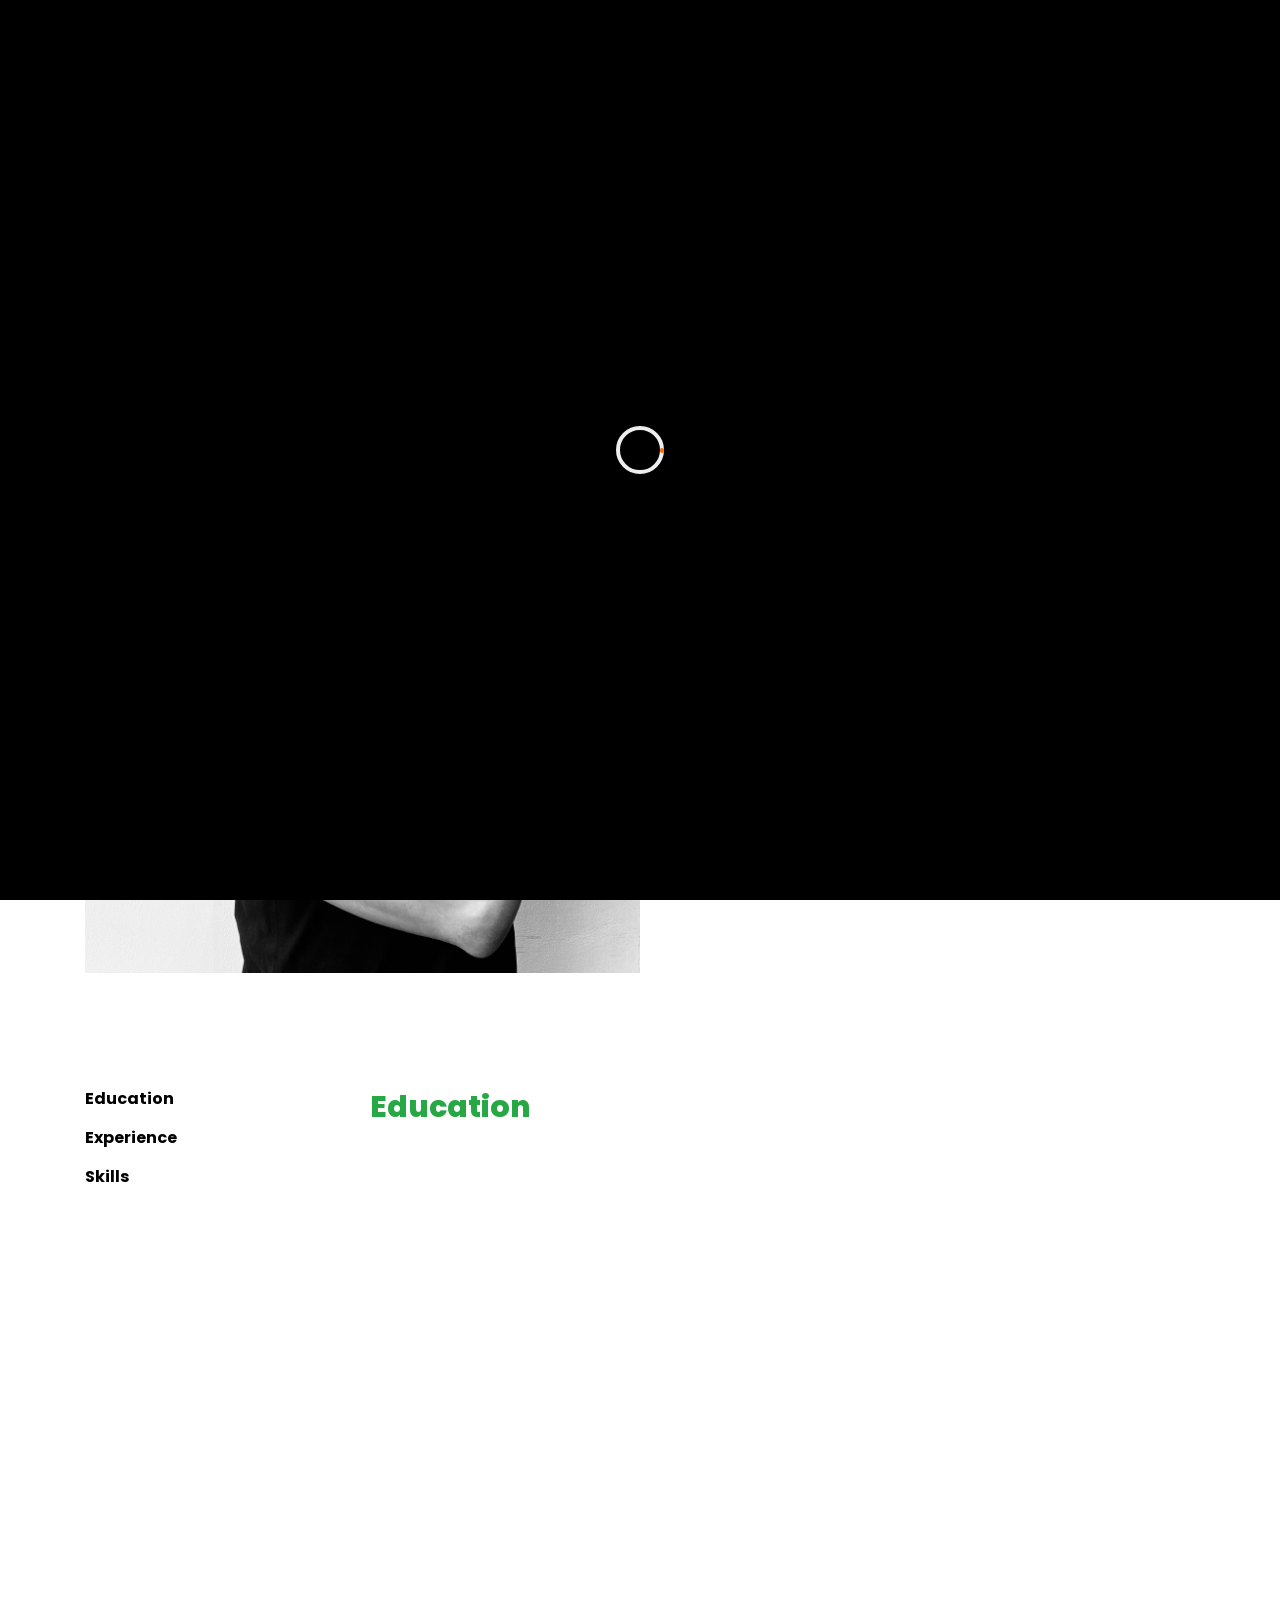
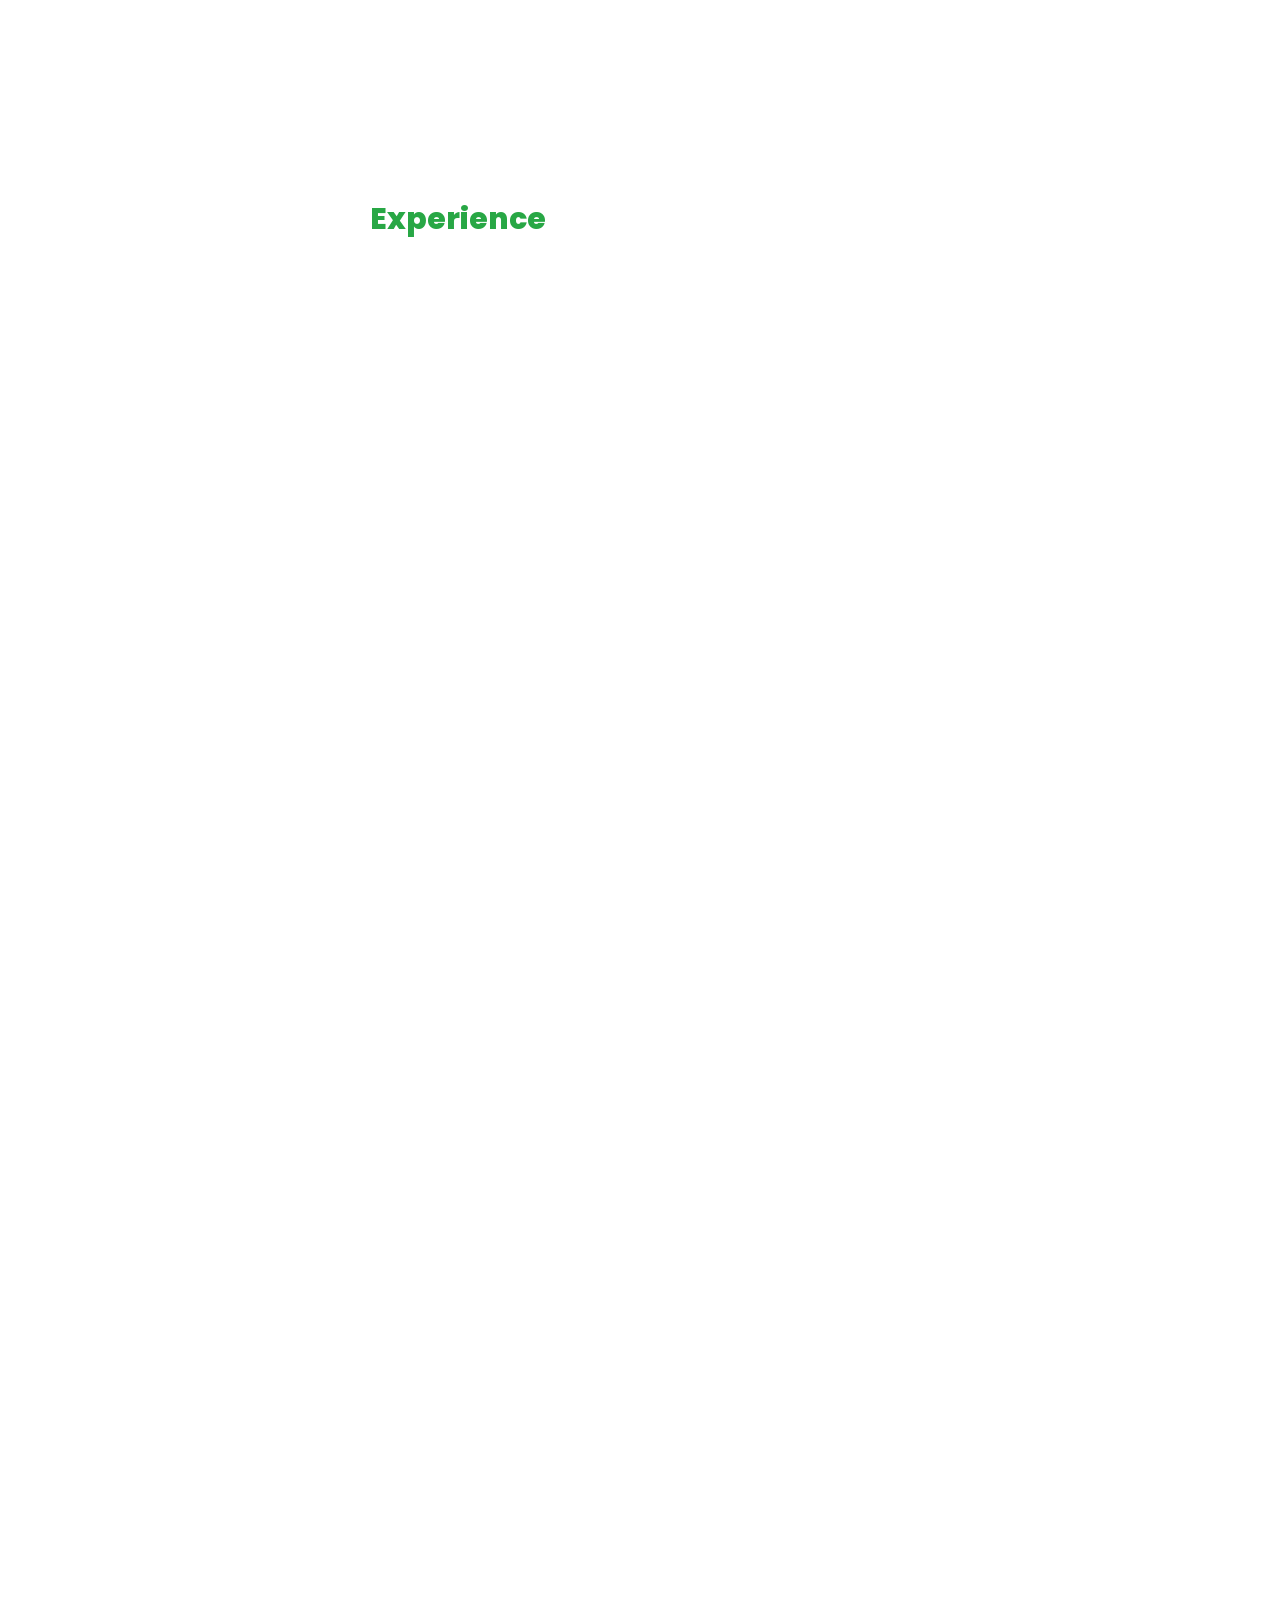
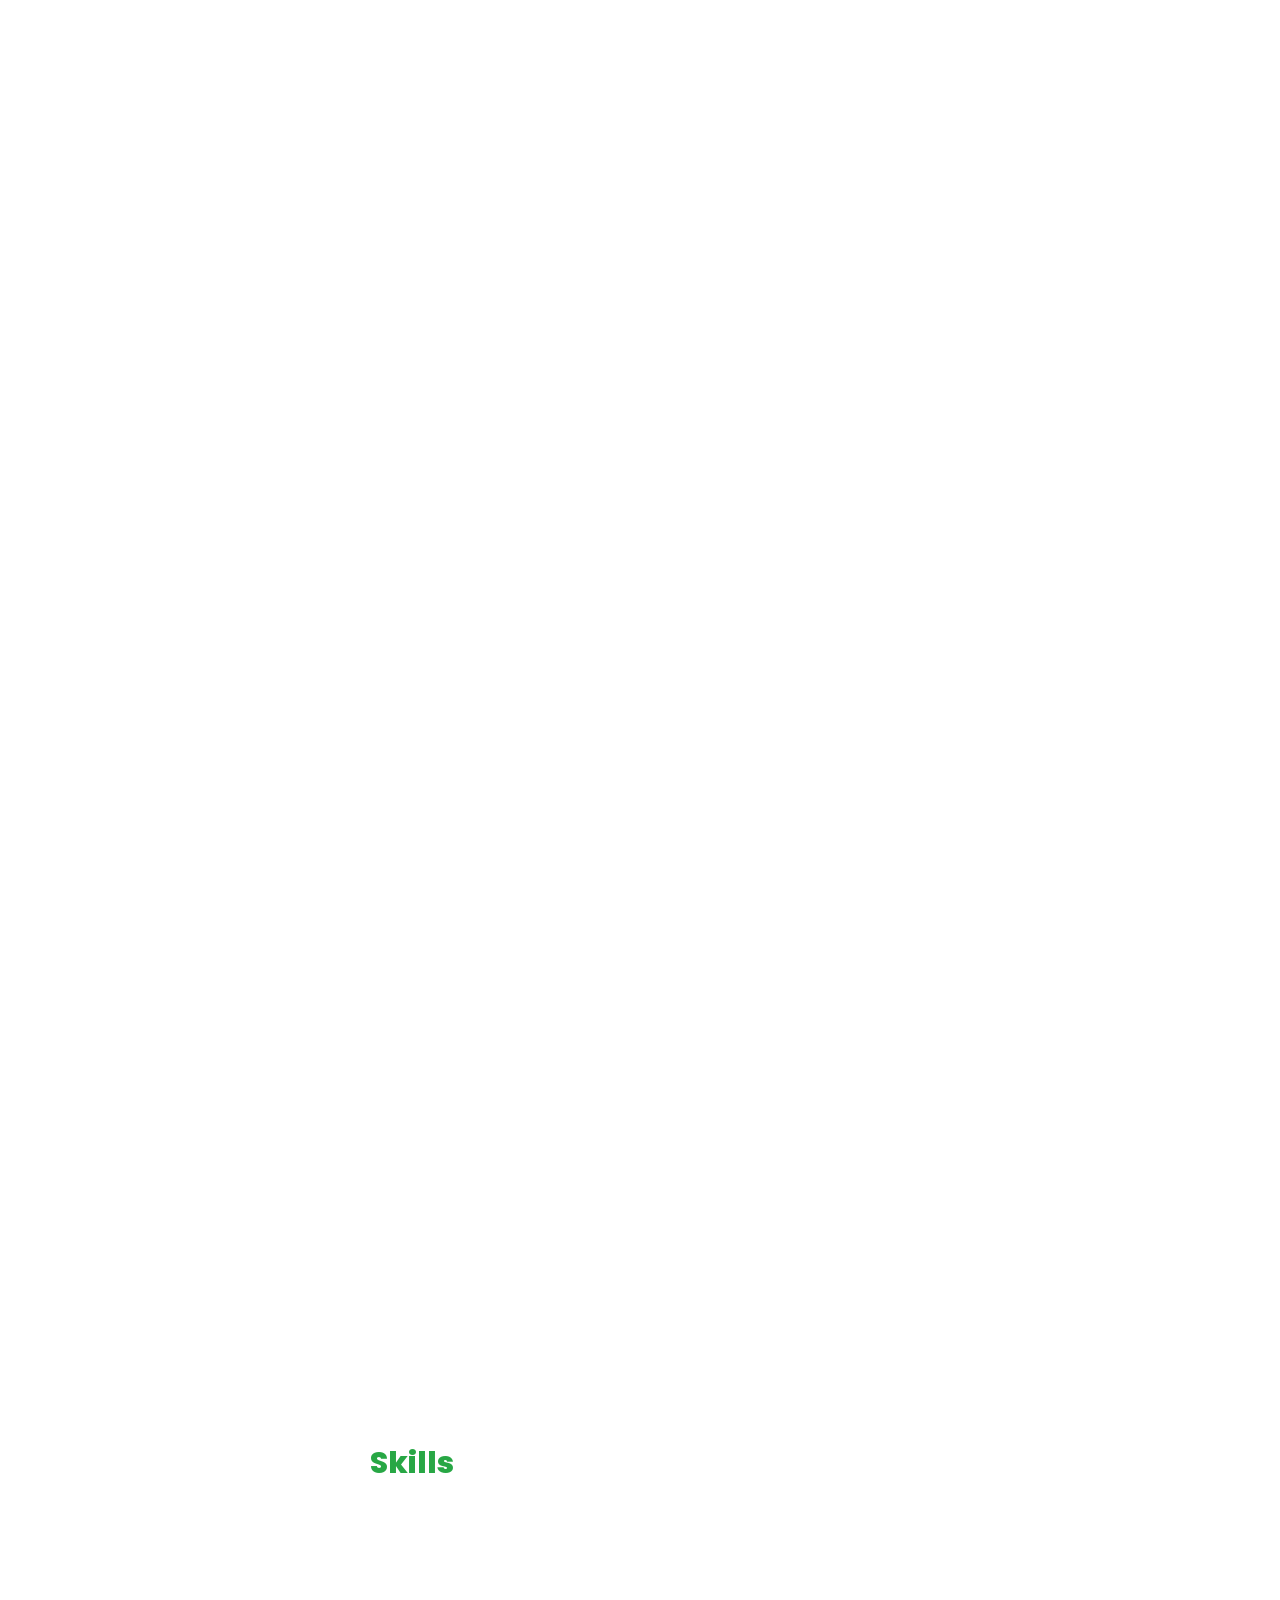
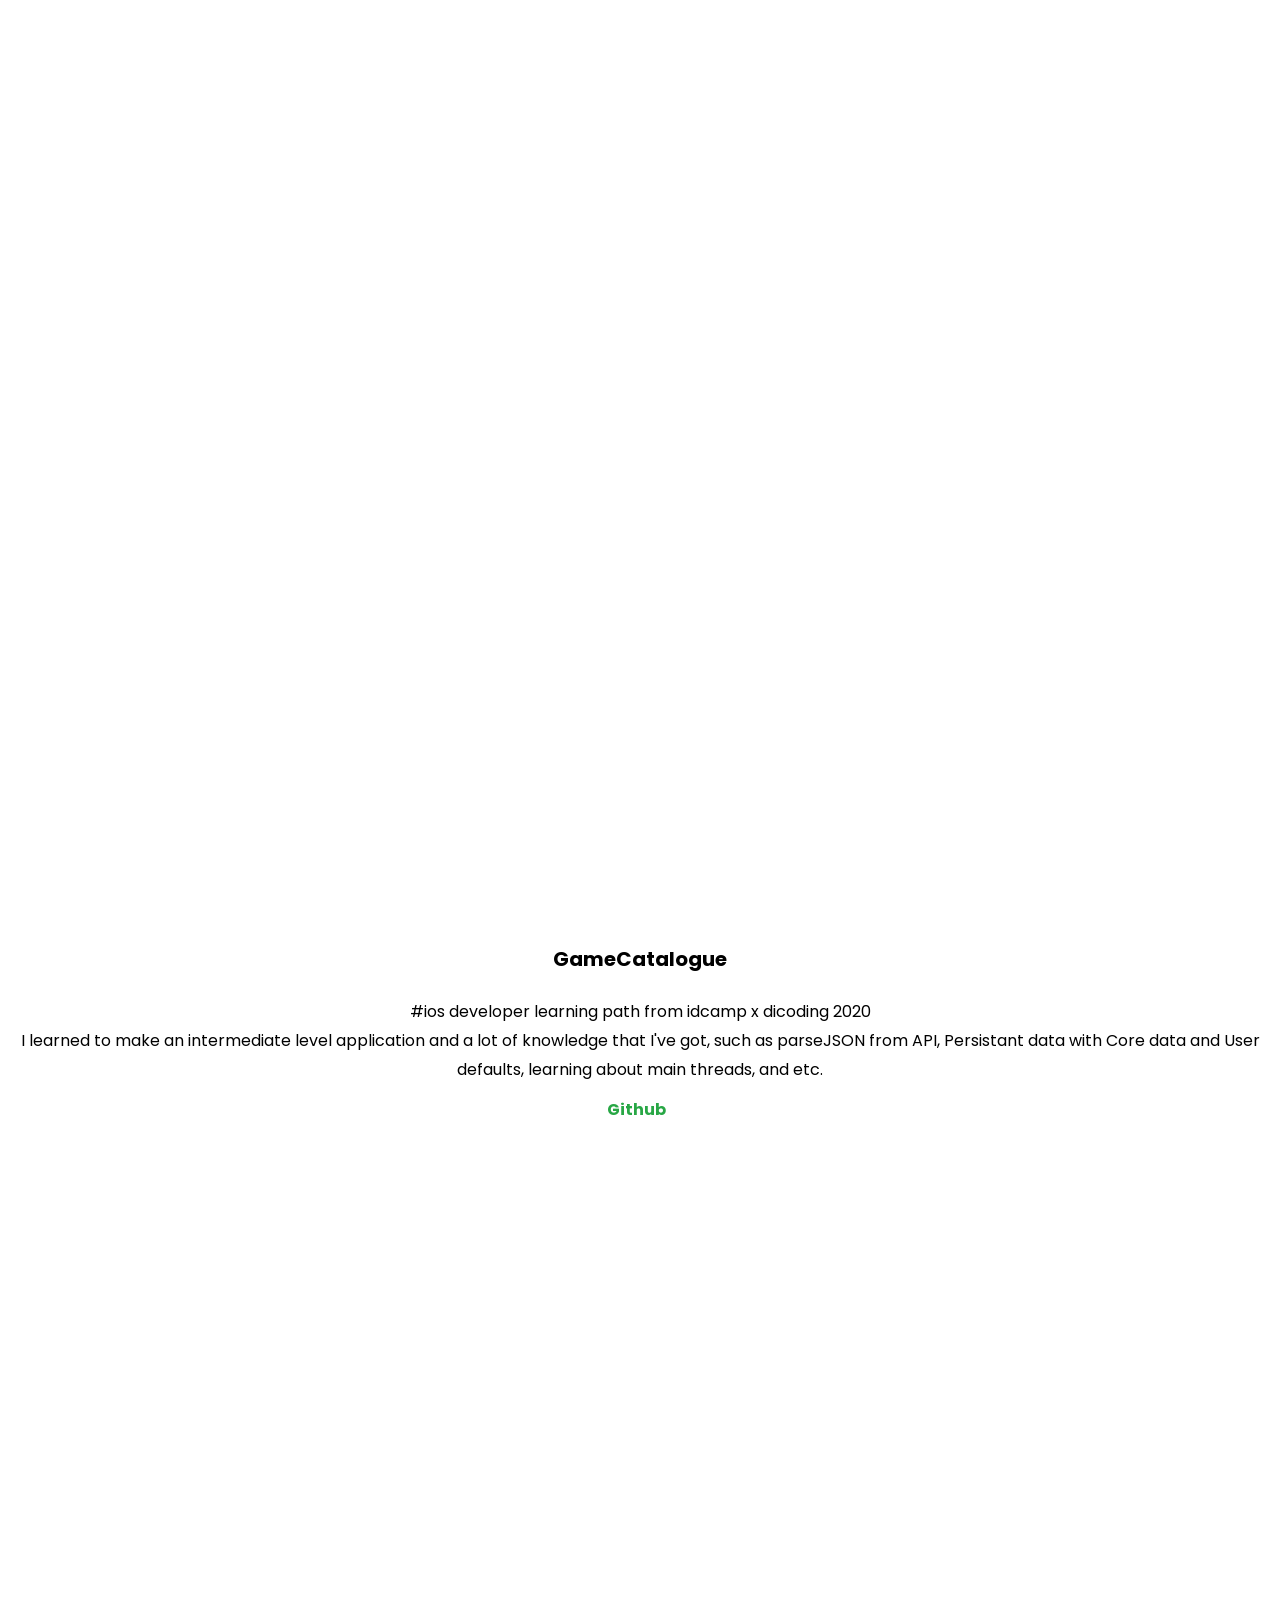
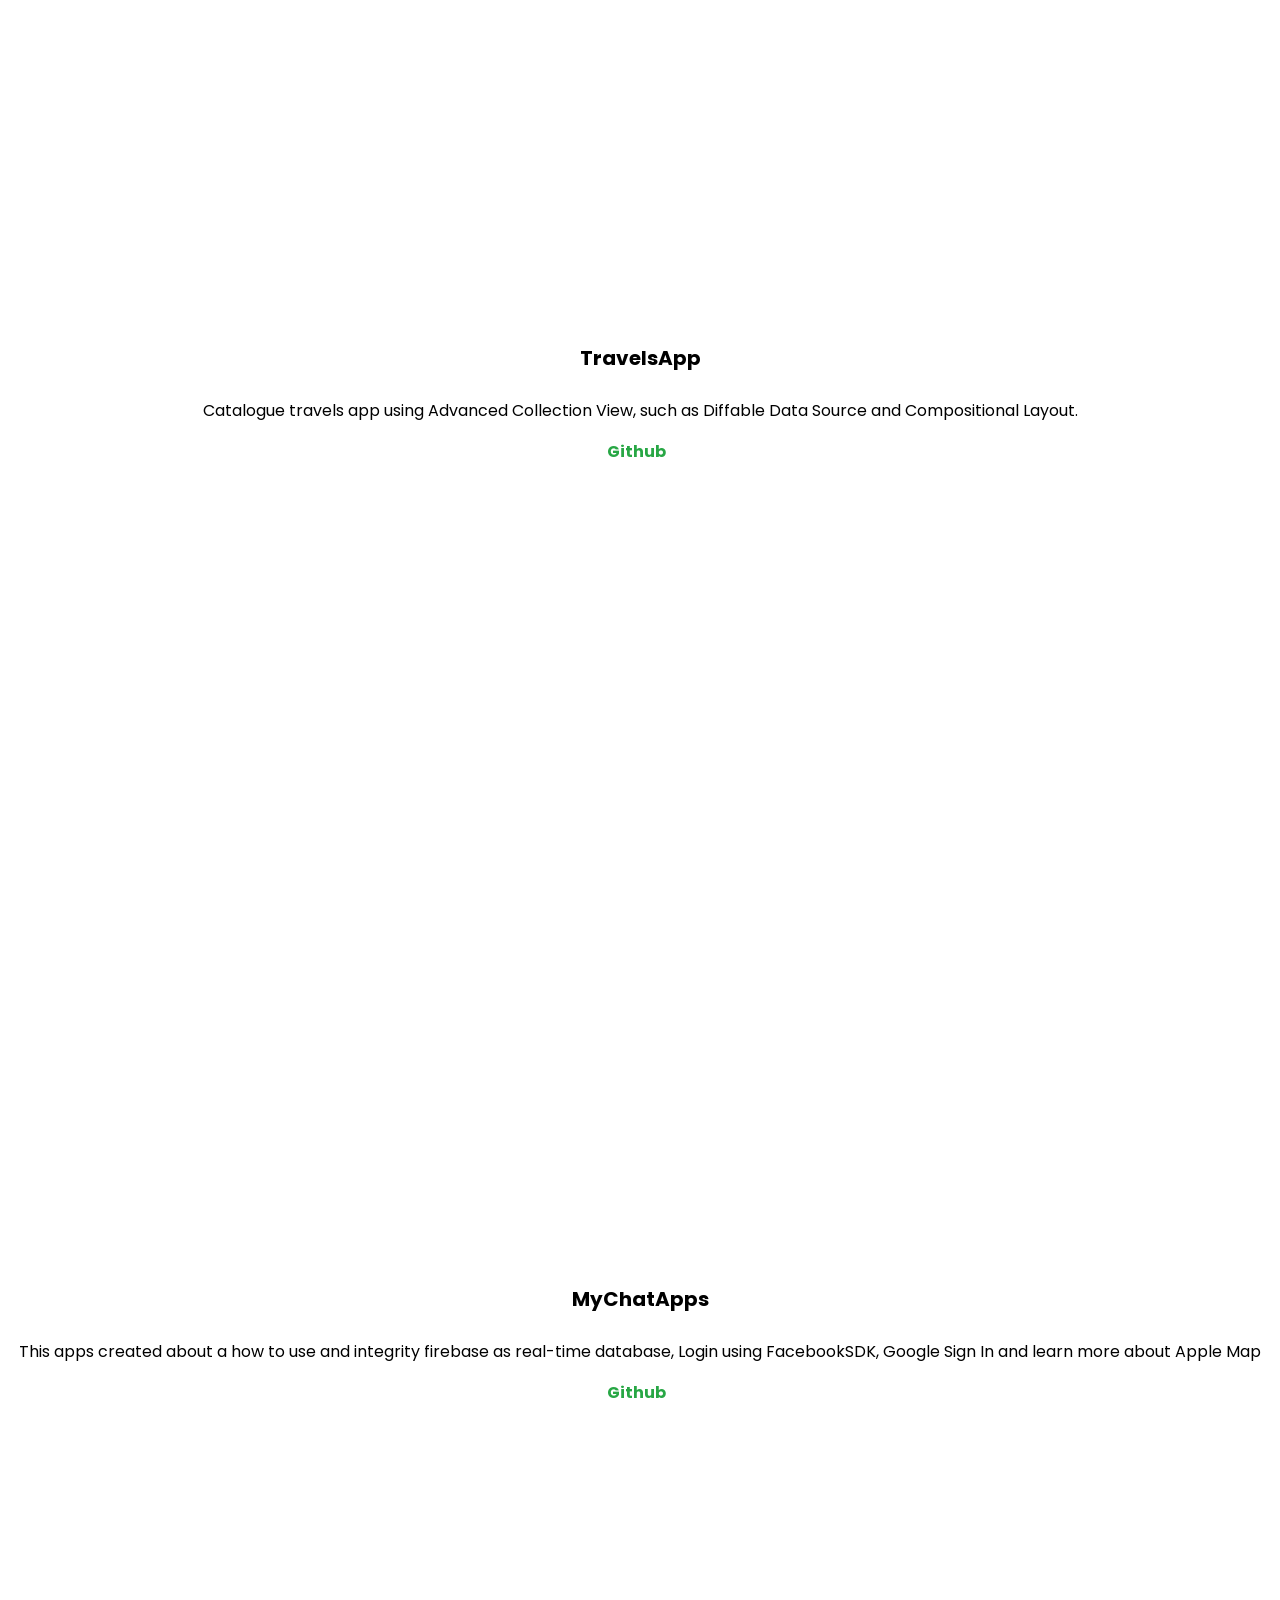
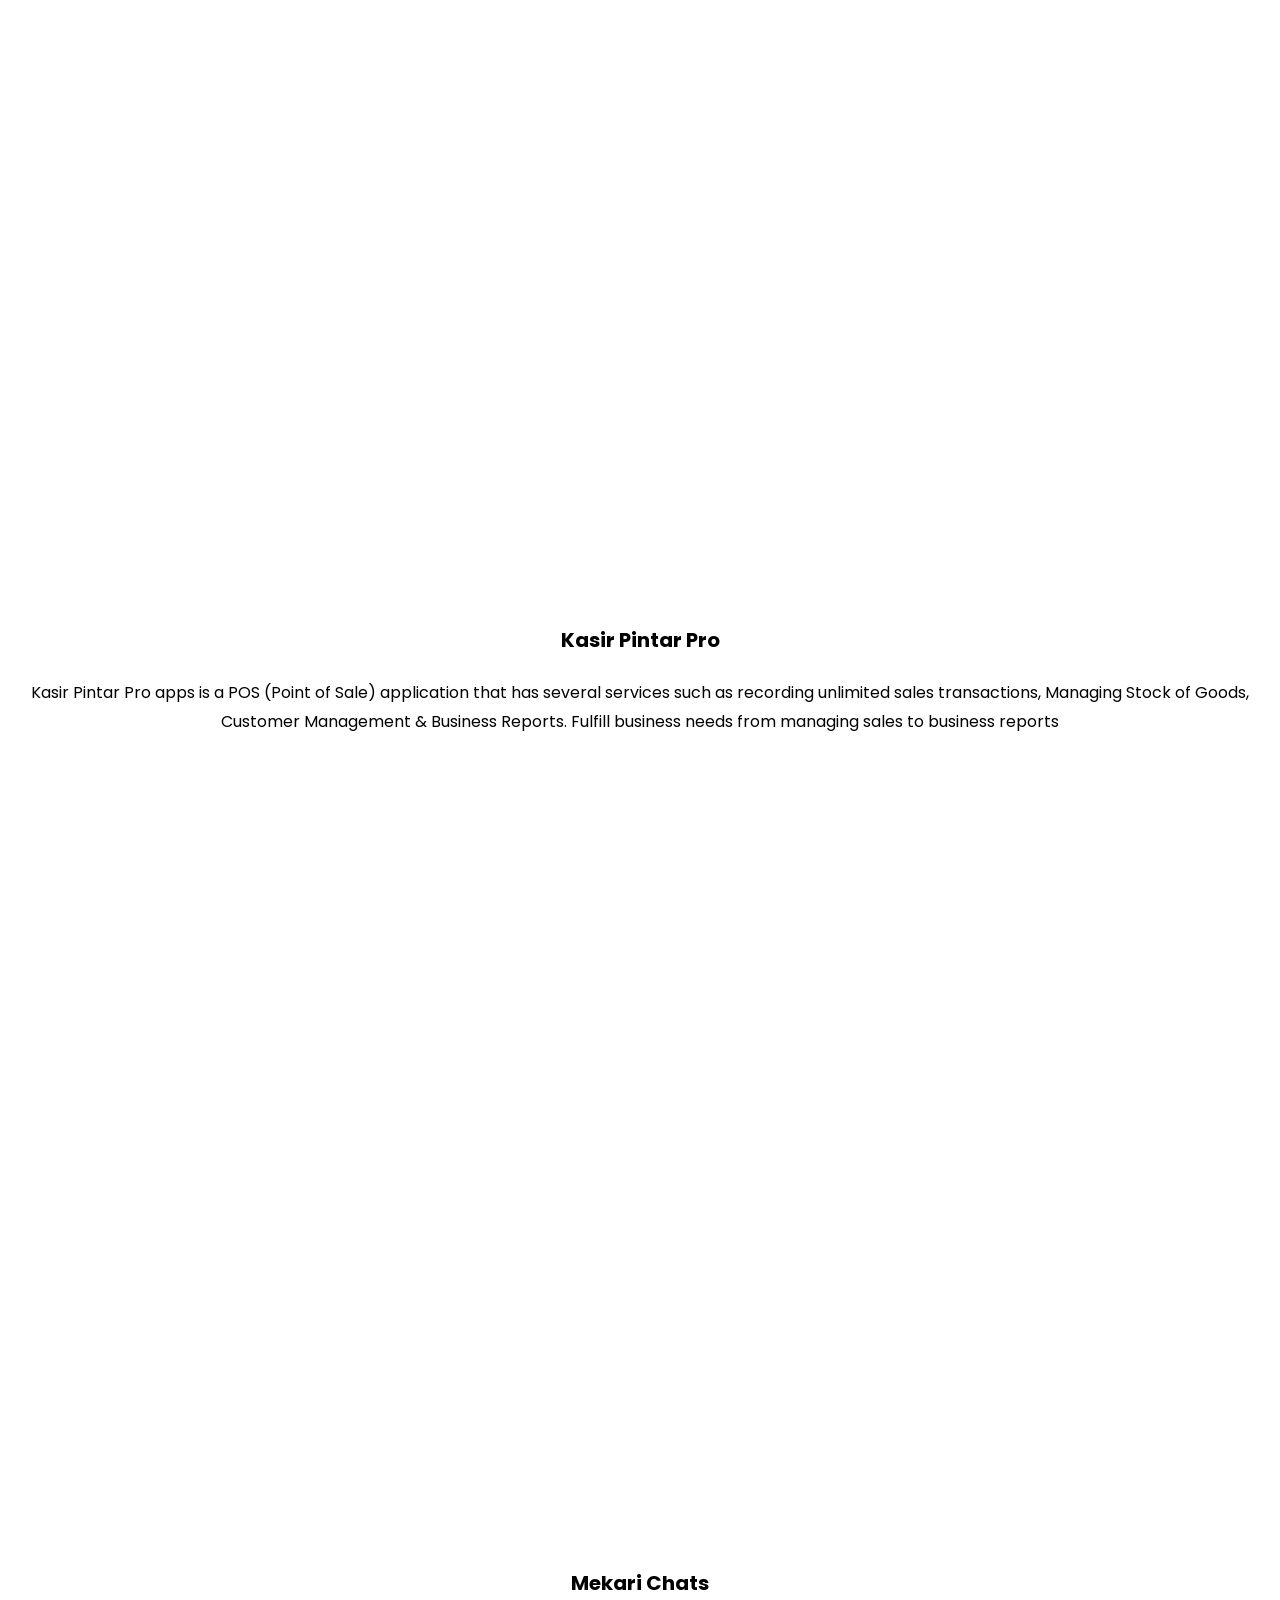
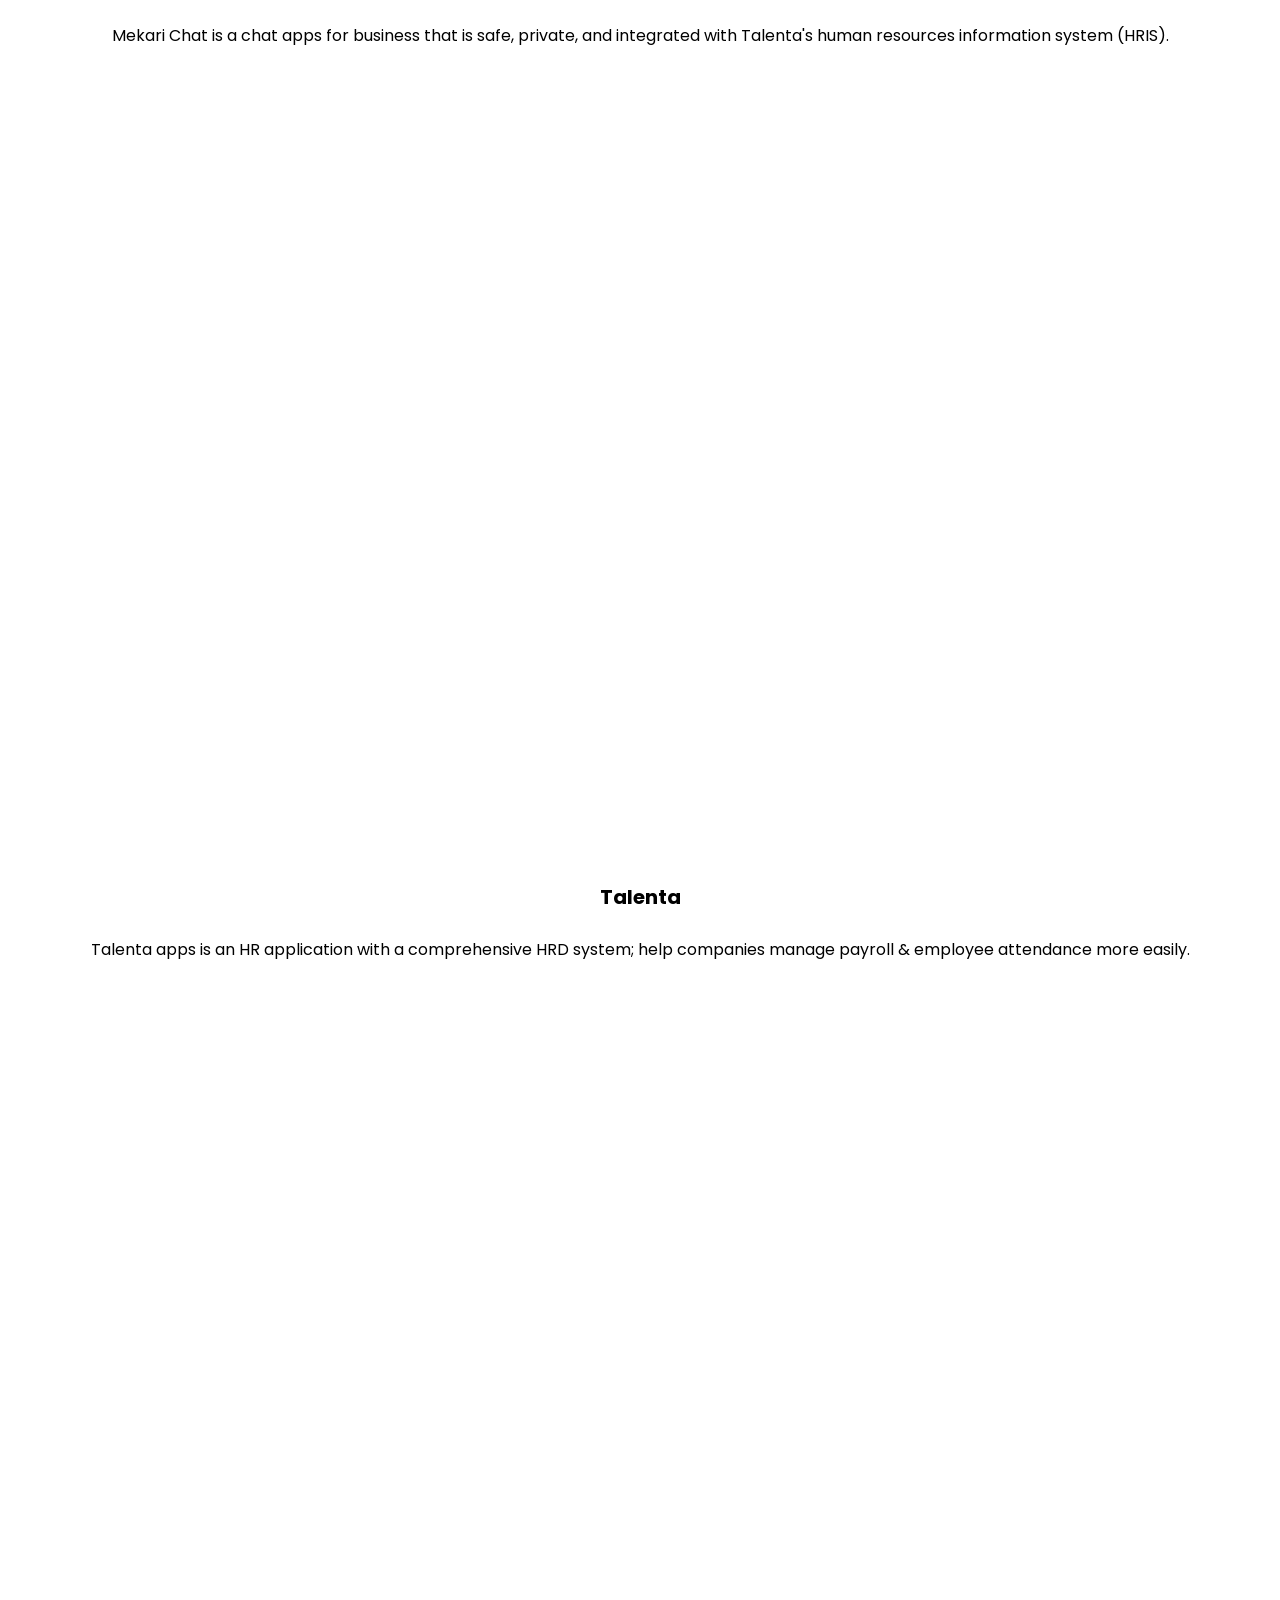
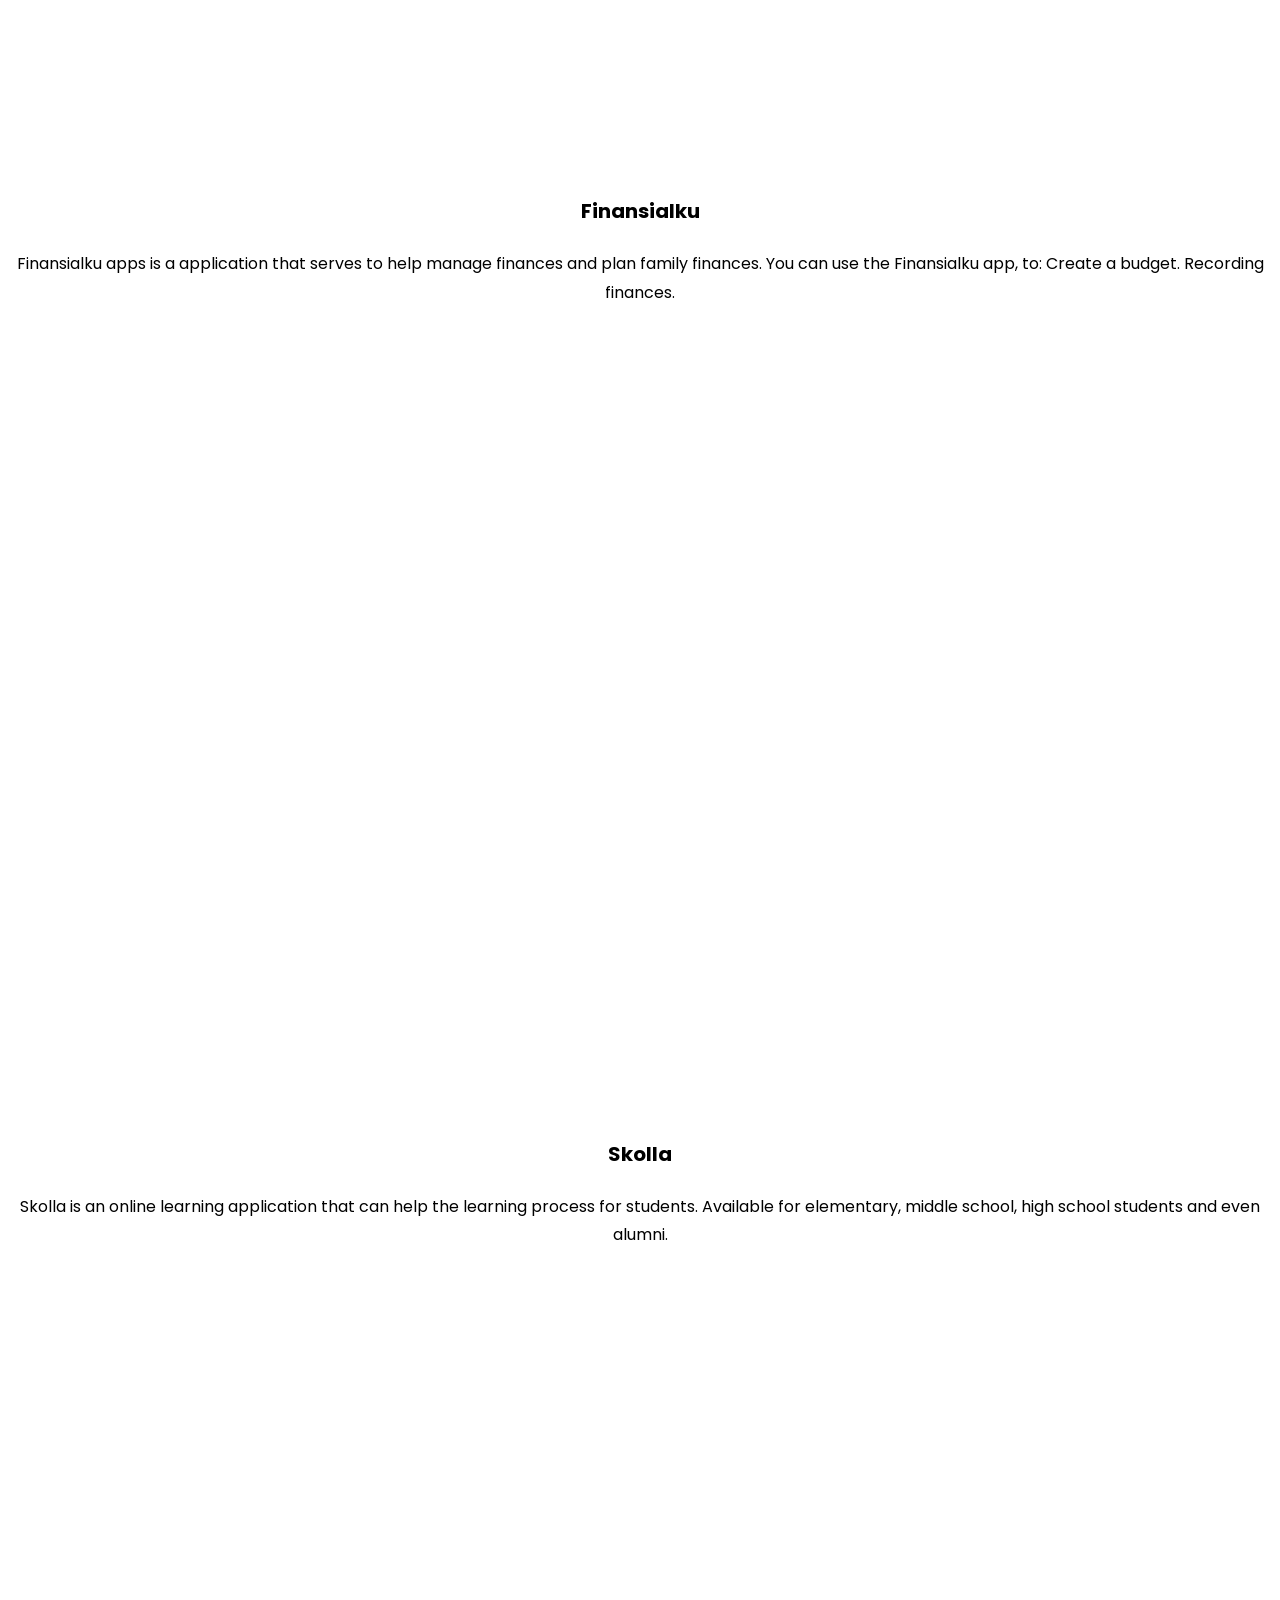
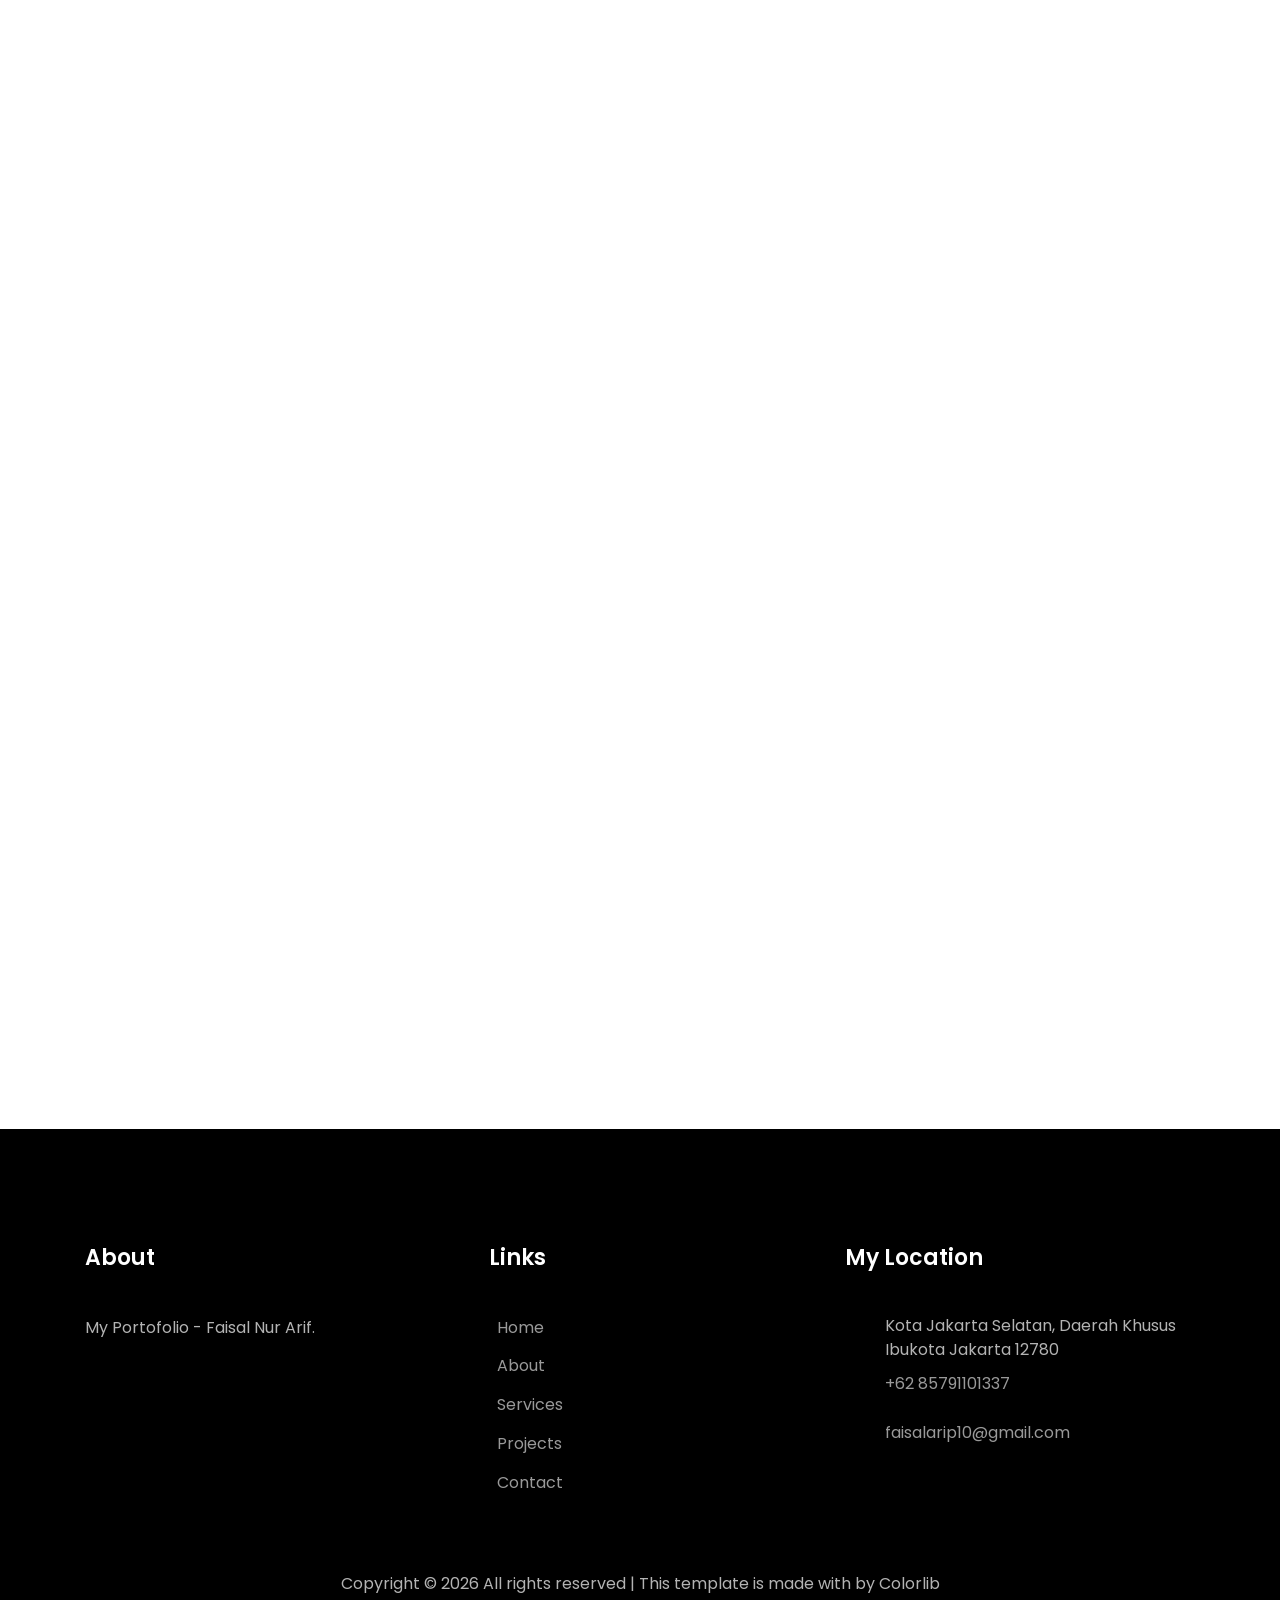
==== index.html @ d4a43333 "update skills" ====
<!DOCTYPE html>
<html lang="en">
  <head>
    <title>My Portofolio</title>
    <meta charset="utf-8" />
    <meta
      name="viewport"
      content="width=device-width, initial-scale=1, shrink-to-fit=no"
    />

    <link
      href="https://fonts.googleapis.com/css?family=Poppins:100,200,300,400,500,600,700,800,900"
      rel="stylesheet"
    />

    <link rel="stylesheet" href="css/open-iconic-bootstrap.min.css" />
    <link rel="stylesheet" href="css/animate.css" />

    <link rel="stylesheet" href="css/owl.carousel.min.css" />
    <link rel="stylesheet" href="css/owl.theme.default.min.css" />
    <link rel="stylesheet" href="css/magnific-popup.css" />

    <link rel="stylesheet" href="css/aos.css" />

    <link rel="stylesheet" href="css/ionicons.min.css" />

    <link rel="stylesheet" href="css/flaticon.css" />
    <link rel="stylesheet" href="css/icomoon.css" />
    <link rel="stylesheet" href="css/style.css" />
  </head>

  <body data-spy="scroll" data-target=".site-navbar-target" data-offset="300">
    <nav
      class="navbar navbar-expand-lg navbar-light ftco_navbar ftco-navbar-light site-navbar-target"
      id="ftco-navbar"
    >
      <div class="container">
        <a class="navbar-brand" href="index.html"><span>P</span>ortofolio</a>
        <button
          class="navbar-toggler js-fh5co-nav-toggle fh5co-nav-toggle"
          type="button"
          data-toggle="collapse"
          data-target="#ftco-nav"
          aria-controls="ftco-nav"
          aria-expanded="false"
          aria-label="Toggle navigation"
        >
          <span class="oi oi-menu"></span> Menu
        </button>

        <div class="collapse navbar-collapse" id="ftco-nav">
          <ul class="navbar-nav nav ml-auto">
            <li class="nav-item">
              <a href="#home-section" class="nav-link"><span>Home</span></a>
            </li>
            <li class="nav-item">
              <a href="#about-section" class="nav-link"><span>About</span></a>
            </li>
            <li class="nav-item">
              <a href="#resume-section" class="nav-link"><span>Resume</span></a>
            </li>
            <li class="nav-item">
              <a href="#projects-section" class="nav-link"
                ><span>Projects</span></a
              >
            </li>
            <li class="nav-item">
              <a href="#contact-section" class="nav-link"
                ><span>Contact</span></a
              >
            </li>
          </ul>
        </div>
      </div>
    </nav>
    <section class="hero-wrap js-fullheight">
      <div class="overlay"></div>
      <div class="container">
        <div
          class="row no-gutters slider-text js-fullheight justify-content-center align-items-center"
        >
          <div class="col-lg-8 col-md-6 ftco-animate d-flex align-items-center">
            <div class="text text-center">
              <span class="subheading">Hey! I am</span>
              <h1>Faisal Nur Arif</h1>
              <h2>
                I'm a
                <span
                  class="txt-rotate"
                  data-period="1000"
                  data-rotate='[ "Software Engineer iOS" ]'
                ></span>
              </h2>
            </div>
          </div>
        </div>
      </div>
      <div class="mouse">
        <a href="#" class="mouse-icon">
          <div class="mouse-wheel">
            <span class="ion-ios-arrow-round-down"></span>
          </div>
        </a>
      </div>
    </section>

    <section
      class="ftco-about img ftco-section ftco-no-pt ftco-no-pb"
      id="about-section"
    >
      <div class="container">
        <div class="row d-flex no-gutters">
          <div class="col-md-6 col-lg-6 d-flex">
            <div class="img-about img d-flex align-items-stretch">
              <div class="overlay"></div>
              <div
                class="img d-flex align-self-stretch align-items-center"
                style="background-image: url(images/photo_profile_new.jpg)"
              ></div>
            </div>
          </div>
          <div class="col-md-6 col-lg-6 pl-md-5 py-5">
            <div class="row justify-content-start pb-3">
              <div class="col-md-12 heading-section ftco-animate">
                <h1 class="big">About</h1>
                <h2 class="mb-4">About Me</h2>
                <p>
                  I am an iOS Software Engineer with 3+ years of experience in
                  developing high-quality mobile applications. My expertise
                  spans industries such as e-commerce, education, HR, and
                  retail. I have a proven track record of improving app
                  performance, user engagement, and business metrics.
                </p>
                <ul class="about-info mt-4 px-md-0 px-2">
                  <li class="d-flex">
                    <span>Name:</span> <span>Faisal Nur Arif</span>
                  </li>
                  <li class="d-flex">
                    <span>Address:</span>
                    <span
                      >Jl. Pancoran Bar. VII D 19-15, RT.9/RW.1, Pancoran, Kec.
                      Pancoran, Kota Jakarta Selatan, Daerah Khusus Ibukota
                      Jakarta 12780</span
                    >
                  </li>
                  <li class="d-flex">
                    <span>Zip code:</span> <span>12780</span>
                  </li>
                  <li class="d-flex">
                    <span>Email:</span> <span>faisalarip10@gmail.com</span>
                  </li>
                  <li class="d-flex">
                    <span>Phone: </span> <span>+62-857-9110-1337</span>
                  </li>
                </ul>
              </div>
            </div>
            <div class="counter-wrap ftco-animate d-flex mt-md-3">
              <div class="text">
                <p class="mb-4">
                  <span class="number" data-number="8">0</span>
                  <span>Project complete</span>
                </p>
                <p>
                  <a
                    href="https://drive.google.com/drive/folders/1KjXT4dbljHjbuaQk1Z4BXbfuSHO2_tqH?usp=sharing"
                    class="btn btn-primary py-3 px-3"
                    >Download CV</a
                  >
                </p>
              </div>
            </div>
          </div>
        </div>
      </div>
    </section>

    <section class="ftco-section ftco-no-pb goto-here" id="resume-section">
      <div class="container">
        <div class="row">
          <div class="col-md-3">
            <nav id="navi">
              <ul>
                <li><a href="#page-1">Education</a></li>
                <li><a href="#page-2">Experience</a></li>
                <li><a href="#page-3">Skills</a></li>
                <!-- <li><a href="#page-4">Awards</a></li> -->
              </ul>
            </nav>
          </div>
          <div class="col-md-9">
            <div id="page-1" class="page one">
              <h2 class="heading">Education</h2>
              <div class="resume-wrap d-flex ftco-animate">
                <div
                  class="icon d-flex align-items-center justify-content-center"
                >
                  <span class="flaticon-ideas"></span>
                </div>
                <div class="text pl-3">
                  <span class="date">2016-2019</span>
                  <h2>Computer And Network Engineering</h2>
                  <span class="position">SMK Dharma Bahari Surabaya</span>
                </div>
              </div>
              <div class="resume-wrap d-flex ftco-animate">
                <div
                  class="icon d-flex align-items-center justify-content-center"
                >
                  <span class="flaticon-ideas"></span>
                </div>
                <div class="text pl-3">
                  <span class="date">2019-2022</span>
                  <h2>Information System</h2>
                  <span class="position"
                    >Dinamika University (former STIKOM Surabaya)</span
                  >
                  <p>
                    Extracurricular Activities • Linux User Group STIKOM
                    Surabaya (Organization) • Unit Kegiatan Kerohanian Islam
                    (Islamic Religious Activity Unit) • LKMM – TD (Latihan
                    Keterampilan Manajemen Mahasiswa – Tingkat Dasar) • LKMM –
                    TM (Latihan Keterampilan Manajemen Mahasiswa – Tingkat
                    Menengah) .
                  </p>
                  <p>
                    Course (Training) • iOS & Swift – iOS APP Development
                    Bootcamp • Learning Path iOS Developer • Introduce to
                    Reactive Programming with RxSwift • Career Hack – Become
                    Competent in Various Situation • Introduce Artificial
                    Intellegence to Business • Time Management – A Life Hack to
                    be Productive
                  </p>
                </div>
              </div>
            </div>

            <div id="page-2" class="page two">
              <h2 class="heading">Experience</h2>
              <div class="resume-wrap d-flex ftco-animate">
                <div
                  class="icon d-flex align-items-center justify-content-center"
                >
                  <span class="flaticon-ideas"></span>
                </div>
                <div class="text pl-3">
                  <span class="date">Oct 2017 - Dec 2017</span>
                  <h2>IT Support Asistant (Internship)</h2>
                  <span class="position">PT. PLN (Persero) APP Surabaya</span>
                  <p>
                    Assisting my apprentice supervisor in carrying out various
                    activities related to his job in the Network Technician
                    field, such as
                    <br />
                    - Monitoring network connections between companies.
                    <br />
                    - Configuring data sharing via Local Area Network (LAN)
                    networks
                    <br />
                    - Installing network devices for each room
                  </p>
                </div>
              </div>

              <div class="resume-wrap d-flex ftco-animate">
                <div
                  class="icon d-flex align-items-center justify-content-center"
                >
                  <span class="flaticon-ideas"></span>
                </div>
                <div class="text pl-3">
                  <span class="date">Feb 2021 - Sep 2021</span>
                  <h2>iOS Developer</h2>
                  <span class="position">PT. Kasir Pintar Internasional </span>
                  <p>
                    <br />
                    - Maintain and develop new features for the iOS mobile App
                    with collaboration from the Product team
                    <br />
                    - Define and planning a new features that applied in apps
                    <br />
                    - Responsible to improve the performance of the app with the
                    implementation of MVC design pattern
                    <br />
                    Skills - SQLite · Model-View-Controller (MVC) ·
                    AsyncDisplayKit (Texture) · REST APIs · UIKit · Swift
                    (Programming Language)
                  </p>
                </div>
              </div>

              <div class="resume-wrap d-flex ftco-animate">
                <div
                  class="icon d-flex align-items-center justify-content-center"
                >
                  <span class="flaticon-ideas"></span>
                </div>
                <div class="text pl-3">
                  <span class="date">Sep 2021 - Mar 2022</span>
                  <h2>iOS Developer (Internship)</h2>
                  <span class="position"
                    >PT. Mid Solusi Nusantar (Mekari)
                  </span>
                  <p>
                    <br />
                    - Handle two project iOS Apps, Mekari Chat and Talenta apps
                    <br />
                    - Participated in applied and planned some Engineering
                    Initiative and Product Initiative
                    <br />
                    - Maintain and develop new features for the iOS mobile App
                    with collaboration from the Product team
                    <br />
                    - Responsible to improve the performance of the app with the
                    implementation of MVP-C design pattern for Mekari Chat, MVVM
                    design pattern for Talenta, and the reusable component
                    <br />
                    - Prevent and minimize errors or bugs by conducting some
                    automated test (unit test).
                    <br />
                    Skills: MVP+C · Qiscus · MVVM · UIKit · Swift (Programming
                    Language)
                  </p>
                </div>
              </div>

              <div class="resume-wrap d-flex ftco-animate">
                <div
                  class="icon d-flex align-items-center justify-content-center"
                >
                  <span class="flaticon-ideas"></span>
                </div>
                <div class="text pl-3">
                  <span class="date">Dec 2021 - Mar 2022</span>
                  <h2>iOS Developer (Freelancer)</h2>
                  <span class="position"
                    >PT. Solusi Finansialku Indonesia
                  </span>
                  <p>
                    - Participated in applied new feature in Finansialku apps
                    <br />
                    - Maintanance and Bug Fixing of the existing features
                    <br />
                    - Designed applications within Apple's Swift environment,
                    applying all necessary parameters to comply with ecosystem.
                    <br />
                    - Responsible to improve the performance of the app with the
                    implementation of MVVM and RxSwift design pattern
                    <br />
                    Skills: MVVM · Realm · UIKit · RxSwift · Swift (Programming
                    Language)
                  </p>
                </div>
              </div>

              <div class="resume-wrap d-flex ftco-animate">
                <div
                  class="icon d-flex align-items-center justify-content-center"
                >
                  <span class="flaticon-ideas"></span>
                </div>
                <div class="text pl-3">
                  <span class="date">Aug 2022 - Aug 2023</span>
                  <h2>iOS Developer</h2>
                  <span class="position">PT. Teman Satu Skolla (Skolla) </span>
                  <p>
                    - Handle for end to end from define, plan and develop
                    features into release through App Store
                    <br />
                    - Participated in applied new feature in apps
                    <br />
                    - Maintenance and Bug Fixing of the existing features
                    <br />
                    - Designed applications within Apple's Swift environment,
                    applying all necessary parameters to comply with ecosystem.
                    <br />
                    - Responsible to improve the performance of the app with the
                    implementation of VIPER and RxSwift design pattern
                    <br />
                    Skills: VIPER · OSS · Realm · UIKit · RxSwift · Swift
                    (Programming Language)
                  </p>
                </div>
              </div>

              <div class="resume-wrap d-flex ftco-animate">
                <div
                  class="icon d-flex align-items-center justify-content-center"
                >
                  <span class="flaticon-ideas"></span>
                </div>
                <div class="text pl-3">
                  <span class="date">Aug 2023 - Present </span>
                  <h2>Software Engineer - iOS</h2>
                  <span class="position">PT. Tokopedia </span>
                  <section>
                    <h2>Key Achievements</h2>
                    <ul>
                      <li>
                        Enhanced feature compatibility by migrating all product
                        cards to version 5 within 6 months, resulting in a 3.50%
                        rise observed in the first half of the year in Gross
                        Merchandise Value (GMV).
                      </li>
                      <li>
                        Successfully integrated the ByteIO Tracker into the
                        existing iOS application, marking a critical milestone
                        in Phase 1 of the deployment. The impact on Business
                        Metrics is over 90% GMV attribution, significantly
                        enhancing our ability to trace the gross merchandise
                        value.
                      </li>
                      <li>
                        Successfully created and enabled a Partial Order
                        Fulfillment feature without any issues that allows
                        sellers to manage their inventory and orders more
                        effectively, reducing delays and increasing customer
                        satisfaction.
                      </li>
                      <li>
                        Delivered the daily benefit feature on iOS apps by
                        utilizing coupon bundles and milestones, bringing
                        impacts such as:
                        <ul>
                          <li>Main orders/u +2.66%(sig)</li>
                          <li>CO +3.45%(sig)</li>
                          <li>Payment penetration 1.49%(sig)</li>
                          <li>Main orders/u normal +2.35%(sig)</li>
                          <li>CO +2.32%(sig)</li>
                          <li>Repurchase rate V1 RPD7 +3.56%(sig)</li>
                        </ul>
                      </li>
                      <li>
                        Delivered the content switcher feature on iOS apps by
                        reducing tabs on the Deals and restructuring the
                        filtering mechanism. The feature has a positive impact
                        in terms of GMV (+178%), Paid orders (+73%) of the Deals
                        page, and a significant increase in unique user clicks
                        (+53%).
                      </li>
                    </ul>
                  </section>
                </div>
              </div>
            </div>

            <div id="page-3" class="page three">
              <h2 class="heading">Skills</h2>
              <div class="resume-wrap d-flex ftco-animate">
                <section>
                  <h2>Skills</h2>
                  <ul>
                    <li>
                      <strong>iOS Development:</strong> Swift, Xcode, UIKit,
                      VIPER, TCA, RxSwift, MVVM, AsyncDisplayKit (Texture),
                      RxCocoa, Cocoa, iOS SDK
                    </li>
                    <li>
                      <strong>Backend:</strong> Java, PHP, RESTful APIs, GraphQL
                    </li>
                    <li><strong>Database:</strong> SQLite</li>
                    <li><strong>Build & CI/CD:</strong> Jenkins</li>
                    <li>
                      <strong>Tools & Libraries:</strong> Firebase, ByteIO
                      Tracker, Combine, CoreData
                    </li>
                    <li>
                      <strong>Performance Optimization:</strong> Optimized
                      SQLite queries (40% faster retrieval), implemented
                      AsyncDisplayKit (9% faster loading)
                    </li>
                    <li>
                      <strong>Testing & Code Quality:</strong> Writing testable
                      and maintainable code, following SOLID principles,
                      improving code quality across teams
                    </li>
                    <li>
                      <strong>Other:</strong> Team player, Detail-oriented,
                      Curious mindset, Problem-solving
                    </li>
                  </ul>
                </section>
              </div>
            </div>

            <!-- <div id="page-4" class="page four">
						<h2 class="heading">Awards</h2>
						<div class="resume-wrap d-flex ftco-animate">
							<div class="icon d-flex align-items-center justify-content-center">
								<span class="flaticon-ideas"></span>
							</div>
							<div class="text pl-3">
								<span class="date">2019</span>
								<h2>Runner-up Mobile Application Development</h2>
								<span class="position">Udayana University</span>
								<p>My team made Nutrisiku App. Nutrisiku App is application for calculate our nutririon every day</p>
							</div>
						</div>
						<div class="resume-wrap d-flex ftco-animate">
							<div class="icon d-flex align-items-center justify-content-center">
								<span class="flaticon-ideas"></span>
							</div>
							<div class="text pl-3">
								<span class="date">2014-2015</span>
								<h2>Top 5 LeaderShip Exellence Winner</h2>
								<span class="position">Cambridge University</span>
								<p>A small river named Duden flows by their place and supplies it with the necessary
									regelialia. It is a paradisematic country, in which roasted parts of sentences fly
									into your mouth.</p>
							</div>
						</div>
						<div class="resume-wrap d-flex ftco-animate">
							<div class="icon d-flex align-items-center justify-content-center">
								<span class="flaticon-ideas"></span>
							</div>
							<div class="text pl-3">
								<span class="date">2014-2015</span>
								<h2>Top 4 Web Tester</h2>
								<span class="position">Cambridge University</span>
								<p>A small river named Duden flows by their place and supplies it with the necessary
									regelialia. It is a paradisematic country, in which roasted parts of sentences fly
									into your mouth.</p>
							</div>
						</div>
						<div class="resume-wrap d-flex ftco-animate">
							<div class="icon d-flex align-items-center justify-content-center">
								<span class="flaticon-ideas"></span>
							</div>
							<div class="text pl-3">
								<span class="date">2014-2015</span>
								<h2>Art &amp; Creative Director</h2>
								<span class="position">Cambridge University</span>
								<p>A small river named Duden flows by their place and supplies it with the necessary
									regelialia. It is a paradisematic country, in which roasted parts of sentences fly
									into your mouth.</p>
							</div>
						</div>
					</div> -->
          </div>
        </div>
      </div>
    </section>

    <section class="ftco-section" id="services-section">
      <!-- <div class="container-fluid px-md-5">
			<div class="row justify-content-center py-5 mt-5">
				<div class="col-md-12 heading-section text-center ftco-animate">
					<h1 class="big big-2">Services</h1>
					<h2 class="mb-4">Services</h2>
					<p>Far far away, behind the word mountains, far from the countries Vokalia and Consonantia</p>
				</div>
			</div>
			<div class="row">
				<div class="col-md-4 text-center d-flex ftco-animate">
					<a href="#" class="services-1 shadow">
						<span class="icon">
							<i class="flaticon-analysis"></i>
						</span>
						<div class="desc">
							<h3 class="mb-5">Web Design</h3>
							<p>A small river named Duden flows by their place and supplies it with the necessary
								regelialia.</p>
						</div>
					</a>
				</div>
				<div class="col-md-4 text-center d-flex ftco-animate">
					<a href="#" class="services-1 shadow">
						<span class="icon">
							<i class="flaticon-flasks"></i>
						</span>
						<div class="desc">
							<h3 class="mb-5">Website Developing</h3>
							<p>A small river named Duden flows by their place and supplies it with the necessary
								regelialia.</p>
						</div>
					</a>
				</div>
				<div class="col-md-4 text-center d-flex ftco-animate">
					<a href="#" class="services-1 shadow">
						<span class="icon">
							<i class="flaticon-ideas"></i>
						</span>
						<div class="desc">
							<h3 class="mb-5">REST API Developer</h3>
							<p>A small river named Duden flows by their place and supplies it with the necessary
								regelialia.</p>
						</div>
					</a>
				</div>

				<div class="col-md-4 text-center d-flex ftco-animate">
					<a href="#" class="services-1 shadow">
						<span class="icon">
							<i class="flaticon-innovation"></i>
						</span>
						<div class="desc">
							<h3 class="mb-5">App Developing</h3>
							<p>A small river named Duden flows by their place and supplies it with the necessary
								regelialia.</p>
						</div>
					</a>
				</div>
				<div class="col-md-4 text-center d-flex ftco-animate">
					<a href="#" class="services-1 shadow">
						<span class="icon">
							<i class="flaticon-ux-design"></i>
						</span>
						<div class="desc">
							<h3 class="mb-5">Branding</h3>
							<p>A small river named Duden flows by their place and supplies it with the necessary
								regelialia.</p>
						</div>
					</a>
				</div>
				<div class="col-md-4 text-center d-flex ftco-animate">
					<a href="#" class="services-1 shadow">
						<span class="icon">
							<i class="flaticon-idea"></i>
						</span>
						<div class="desc">
							<h3 class="mb-5">Product Strategy</h3>
							<p>A small river named Duden flows by their place and supplies it with the necessary
								regelialia.</p>
						</div>
					</a>
				</div>
			</div>
		</div> -->
    </section>

    <section class="ftco-section ftco-project" id="projects-section">
      <div class="container-fluid px-md-0">
        <div class="row no-gutters justify-content-center pb-5">
          <div class="col-md-12 heading-section text-center ftco-animate">
            <h1 class="big big-2">Projects</h1>
            <h2 class="mb-4">My Projects</h2>
            <p>Here are some overview of the projects that I have developed</p>
          </div>
        </div>

        <h2 class="h5 font-weight-bold text-center mb-4">GameCatalogue</h2>
        <p class="text-center">
          #ios developer learning path from idcamp x dicoding 2020 <br />I
          learned to make an intermediate level application and a lot of
          knowledge that I've got, such as parseJSON from API, Persistant data
          with Core data and User defaults, learning about main threads, and
          etc.
        </p>
        <h2 class="h6 font-weight-bold text-center">
          <a
            href="https://github.com/faisalarip/SubmissionAdvanced"
            class="mr-2"
            >Github</a
          >
        </h2>
        <br />
        <div class="row no-gutters">
          <div class="col-md-4">
            <div
              class="project img ftco-animate d-flex justify-content-center align-items-center"
              style="background-image: url(images/games1-min.jpg)"
            ></div>
          </div>
          <div class="col-md-4">
            <div
              class="project img ftco-animate d-flex justify-content-center align-items-center"
              style="background-image: url(images/games2-min.jpg)"
            ></div>
          </div>
          <div class="col-md-4">
            <div
              class="project img ftco-animate d-flex justify-content-center align-items-center"
              style="background-image: url(images/games3-min.jpg)"
            ></div>
          </div>

          <div class="col-md-4">
            <div
              class="project img ftco-animate d-flex justify-content-center align-items-center"
              style="background-image: url(images/games4-min.jpg)"
            ></div>
          </div>
          <div class="col-md-4">
            <div
              class="project img ftco-animate d-flex justify-content-center align-items-center"
              style="background-image: url(images/games5-min.jpg)"
            ></div>
          </div>
          <div class="col-md-4">
            <div
              class="project img ftco-animate d-flex justify-content-center align-items-center"
              style="background-image: url(images/games6-min.jpg)"
            ></div>
          </div>
        </div>

        <br />
        <br />
        <br />
        <h2 class="h5 font-weight-bold text-center mb-4">TravelsApp</h2>
        <p class="text-center">
          Catalogue travels app using Advanced Collection View, such as Diffable
          Data Source and Compositional Layout.
        </p>
        <h2 class="h6 font-weight-bold text-center">
          <a href="https://github.com/faisalarip/TravelsApp" class="mr-2"
            >Github</a
          >
        </h2>
        <br />
        <div class="row no-gutters">
          <div class="col-md-4">
            <div
              class="project img ftco-animate d-flex justify-content-center align-items-center"
              style="background-image: url(images/travel1-min.jpg)"
            ></div>
          </div>
          <div class="col-md-4">
            <div
              class="project img ftco-animate d-flex justify-content-center align-items-center"
              style="background-image: url(images/travel2-min.jpg)"
            ></div>
          </div>
          <div class="col-md-4">
            <div
              class="project img ftco-animate d-flex justify-content-center align-items-center"
              style="background-image: url(images/travel3-min.jpg)"
            ></div>
          </div>

          <div class="col-md-4">
            <div
              class="project img ftco-animate d-flex justify-content-center align-items-center"
              style="background-image: url(images/travel4-min.jpg)"
            ></div>
          </div>
          <div class="col-md-4">
            <div
              class="project img ftco-animate d-flex justify-content-center align-items-center"
              style="background-image: url(images/travel5-min.jpg)"
            ></div>
          </div>
          <div class="col-md-4">
            <div
              class="project img ftco-animate d-flex justify-content-center align-items-center"
              style="background-image: url(images/travel6-min.jpg)"
            ></div>
          </div>
        </div>

        <br />
        <br />
        <br />
        <h2 class="h5 font-weight-bold text-center mb-4">MyChatApps</h2>
        <p class="text-center">
          This apps created about a how to use and integrity firebase as
          real-time database, Login using FacebookSDK, Google Sign In and learn
          more about Apple Map
        </p>
        <h2 class="h6 font-weight-bold text-center">
          <a href="https://github.com/faisalarip/MyChatApps" class="mr-2"
            >Github</a
          >
        </h2>
        <br />
        <div class="row no-gutters">
          <div class="col-md-4">
            <div
              class="project img ftco-animate d-flex justify-content-center align-items-center"
              style="background-image: url(images/chatapps1-min.jpg)"
            ></div>
          </div>
          <div class="col-md-4">
            <div
              class="project img ftco-animate d-flex justify-content-center align-items-center"
              style="background-image: url(images/chatapps2-min.jpg)"
            ></div>
          </div>
          <div class="col-md-4">
            <div
              class="project img ftco-animate d-flex justify-content-center align-items-center"
              style="background-image: url(images/chatapps3-min.jpg)"
            ></div>
          </div>

          <div class="col-md-4">
            <div
              class="project img ftco-animate d-flex justify-content-center align-items-center"
              style="background-image: url(images/chatapps4-min.jpg)"
            ></div>
          </div>
          <div class="col-md-4">
            <div
              class="project img ftco-animate d-flex justify-content-center align-items-center"
              style="background-image: url(images/chatapps5-min.jpg)"
            ></div>
          </div>
          <div class="col-md-4">
            <div
              class="project img ftco-animate d-flex justify-content-center align-items-center"
              style="background-image: url(images/chatapps6-min.jpg)"
            ></div>
          </div>
        </div>

        <br />
        <br />
        <br />
        <h2 class="h5 font-weight-bold text-center mb-4">Kasir Pintar Pro</h2>
        <p class="text-center">
          Kasir Pintar Pro apps is a POS (Point of Sale) application that has
          several services such as recording unlimited sales transactions,
          Managing Stock of Goods, Customer Management & Business Reports.
          Fulfill business needs from managing sales to business reports
        </p>
        <h2 class="h6 font-weight-bold text-center">
          <!-- <a href="https://github.com/faisalarip/MyChatApps" class="mr-2">GitLab</a> -->
        </h2>
        <br />
        <div class="row no-gutters">
          <div class="col-md-4">
            <div
              class="project img ftco-animate d-flex justify-content-center align-items-center"
              style="background-image: url(images/kaspin1-min.jpg)"
            ></div>
          </div>
          <div class="col-md-4">
            <div
              class="project img ftco-animate d-flex justify-content-center align-items-center"
              style="background-image: url(images/kaspin2-min.jpg)"
            ></div>
          </div>
          <div class="col-md-4">
            <div
              class="project img ftco-animate d-flex justify-content-center align-items-center"
              style="background-image: url(images/kaspin3-min.jpg)"
            ></div>
          </div>

          <div class="col-md-4">
            <div
              class="project img ftco-animate d-flex justify-content-center align-items-center"
              style="background-image: url(images/kaspin4-min.jpg)"
            ></div>
          </div>
          <div class="col-md-4">
            <div
              class="project img ftco-animate d-flex justify-content-center align-items-center"
              style="background-image: url(images/kaspin5-min.jpg)"
            ></div>
          </div>
          <div class="col-md-4">
            <div
              class="project img ftco-animate d-flex justify-content-center align-items-center"
              style="background-image: url(images/kaspin6-min.jpg)"
            ></div>
          </div>
        </div>

        <br />
        <br />
        <br />
        <h2 class="h5 font-weight-bold text-center mb-4">Mekari Chats</h2>
        <p class="text-center">
          Mekari Chat is a chat apps for business that is safe, private, and
          integrated with Talenta's human resources information system (HRIS).
        </p>
        <h2 class="h6 font-weight-bold text-center">
          <!-- <a href="https://github.com/faisalarip/MyChatApps" class="mr-2">GitLab</a> -->
        </h2>
        <br />
        <div class="row no-gutters">
          <div class="col-md-4">
            <div
              class="project img ftco-animate d-flex justify-content-center align-items-center"
              style="background-image: url(images/mekarichat.jpg)"
            ></div>
          </div>
          <div class="col-md-4">
            <div
              class="project img ftco-animate d-flex justify-content-center align-items-center"
              style="background-image: url(images/mekarichat-1.jpg)"
            ></div>
          </div>
          <div class="col-md-4">
            <div
              class="project img ftco-animate d-flex justify-content-center align-items-center"
              style="background-image: url(images/mekarichat-2.jpg)"
            ></div>
          </div>

          <div class="col-md-4">
            <div
              class="project img ftco-animate d-flex justify-content-center align-items-center"
              style="background-image: url(images/mekarichat-3.jpg)"
            ></div>
          </div>
          <div class="col-md-4">
            <div
              class="project img ftco-animate d-flex justify-content-center align-items-center"
              style="background-image: url(images/mekarichat-4.jpg)"
            ></div>
          </div>
          <div class="col-md-4">
            <div
              class="project img ftco-animate d-flex justify-content-center align-items-center"
              style="background-image: url(images/mekarichat-5.jpg)"
            ></div>
          </div>
        </div>

        <br />
        <br />
        <br />
        <h2 class="h5 font-weight-bold text-center mb-4">Talenta</h2>
        <p class="text-center">
          Talenta apps is an HR application with a comprehensive HRD system;
          help companies manage payroll & employee attendance more easily.
        </p>
        <h2 class="h6 font-weight-bold text-center">
          <!-- <a href="https://github.com/faisalarip/MyChatApps" class="mr-2">GitLab</a> -->
        </h2>
        <br />
        <div class="row no-gutters">
          <div class="col-md-4">
            <div
              class="project img ftco-animate d-flex justify-content-center align-items-center"
              style="background-image: url(images/talenta.jpg)"
            ></div>
          </div>
          <div class="col-md-4">
            <div
              class="project img ftco-animate d-flex justify-content-center align-items-center"
              style="background-image: url(images/talenta-1.jpg)"
            ></div>
          </div>
          <div class="col-md-4">
            <div
              class="project img ftco-animate d-flex justify-content-center align-items-center"
              style="background-image: url(images/talenta-2.jpg)"
            ></div>
          </div>

          <div class="col-md-4">
            <div
              class="project img ftco-animate d-flex justify-content-center align-items-center"
              style="background-image: url(images/talenta-3.jpg)"
            ></div>
          </div>
          <div class="col-md-4">
            <div
              class="project img ftco-animate d-flex justify-content-center align-items-center"
              style="background-image: url(images/talenta-4.jpg)"
            ></div>
          </div>
          <div class="col-md-4">
            <div
              class="project img ftco-animate d-flex justify-content-center align-items-center"
              style="background-image: url(images/talenta-5.jpg)"
            ></div>
          </div>
        </div>

        <br />
        <br />
        <br />
        <h2 class="h5 font-weight-bold text-center mb-4">Finansialku</h2>
        <p class="text-center">
          Finansialku apps is a application that serves to help manage finances
          and plan family finances. You can use the Finansialku app, to: Create
          a budget. Recording finances.
        </p>
        <h2 class="h6 font-weight-bold text-center">
          <!-- <a href="https://github.com/faisalarip/MyChatApps" class="mr-2">GitLab</a> -->
        </h2>
        <br />
        <div class="row no-gutters">
          <div class="col-md-4">
            <div
              class="project img ftco-animate d-flex justify-content-center align-items-center"
              style="background-image: url(images/finansialku.jpg)"
            ></div>
          </div>
          <div class="col-md-4">
            <div
              class="project img ftco-animate d-flex justify-content-center align-items-center"
              style="background-image: url(images/finansialku-1.jpg)"
            ></div>
          </div>
          <div class="col-md-4">
            <div
              class="project img ftco-animate d-flex justify-content-center align-items-center"
              style="background-image: url(images/finansialku-2.jpg)"
            ></div>
          </div>

          <div class="col-md-4">
            <div
              class="project img ftco-animate d-flex justify-content-center align-items-center"
              style="background-image: url(images/finansialku-3.jpg)"
            ></div>
          </div>
          <div class="col-md-4">
            <div
              class="project img ftco-animate d-flex justify-content-center align-items-center"
              style="background-image: url(images/finansialku-4.jpg)"
            ></div>
          </div>
          <div class="col-md-4">
            <div
              class="project img ftco-animate d-flex justify-content-center align-items-center"
              style="background-image: url(images/finansialku-5.jpg)"
            ></div>
          </div>
        </div>

        <br />
        <br />
        <br />
        <h2 class="h5 font-weight-bold text-center mb-4">Skolla</h2>
        <p class="text-center">
          Skolla is an online learning application that can help the learning
          process for students. Available for elementary, middle school, high
          school students and even alumni.
        </p>
        <h2 class="h6 font-weight-bold text-center">
          <!-- <a href="https://github.com/faisalarip/MyChatApps" class="mr-2">GitLab</a> -->
        </h2>
        <br />
        <div class="row no-gutters">
          <div class="col-md-4">
            <div
              class="project img ftco-animate d-flex justify-content-center align-items-center"
              style="background-image: url(images/skolla-overview1.jpg)"
            ></div>
          </div>
          <div class="col-md-4">
            <div
              class="project img ftco-animate d-flex justify-content-center align-items-center"
              style="background-image: url(images/skolla-overview2.jpg)"
            ></div>
          </div>
          <div class="col-md-4">
            <div
              class="project img ftco-animate d-flex justify-content-center align-items-center"
              style="background-image: url(images/skolla-overview3.jpg)"
            ></div>
          </div>

          <div class="col-md-4">
            <div
              class="project img ftco-animate d-flex justify-content-center align-items-center"
              style="background-image: url(images/skolla-overview4.jpg)"
            ></div>
          </div>
          <div class="col-md-4">
            <div
              class="project img ftco-animate d-flex justify-content-center align-items-center"
              style="background-image: url(images/skolla-overview5.jpg)"
            ></div>
          </div>
          <div class="col-md-4">
            <div
              class="project img ftco-animate d-flex justify-content-center align-items-center"
              style="background-image: url(images/skolla-overview6.jpg)"
            ></div>
          </div>
        </div>
      </div>
    </section>

    <!-- <section class="ftco-section ftco-no-pt ftco-no-pb ftco-counter img" id="section-counter">
		<div class="container-fluid px-md-5">
			<div class="row d-md-flex align-items-center">
				<div class="col-md d-flex justify-content-center counter-wrap ftco-animate">
					<div class="block-18 shadow">
						<div class="text">
							<strong class="number" data-number="4">0</strong>
							<span>Awards</span>
						</div>
					</div>
				</div>
				<div class="col-md d-flex justify-content-center counter-wrap ftco-animate">
					<div class="block-18 shadow">
						<div class="text">
							<strong class="number" data-number="20">0</strong>
							<span>Complete Projects</span>
						</div>
					</div>
				</div>
				<div class="col-md d-flex justify-content-center counter-wrap ftco-animate">
					<div class="block-18 shadow">
						<div class="text">
							<strong class="number" data-number="20">0</strong>
							<span>Happy Customers</span>
						</div>
					</div>
				</div>
				<div class="col-md d-flex justify-content-center counter-wrap ftco-animate">
					<div class="block-18 shadow">
						<div class="text">
							<strong class="number" data-number="1000">0</strong>
							<span>Cups of coffee</span>
						</div>
					</div>
				</div>
			</div>
		</div>
	</section> -->

    <!-- <section class="ftco-section" id="blog-section">
		<div class="container">
			<div class="row justify-content-center mb-5 pb-5">
				<div class="col-md-7 heading-section text-center ftco-animate">
					<h1 class="big big-2">Blog</h1>
					<h2 class="mb-4">Our Blog</h2>
					<p>Far far away, behind the word mountains, far from the countries Vokalia and Consonantia</p>
				</div>
			</div>
			<div class="row d-flex">
				<div class="col-md-4 d-flex ftco-animate">
					<div class="blog-entry justify-content-end">
						<a href="https://medium.com/@nashirjamali/berkenalan-dengan-syntax-javascript-modern-es6-98c44f6c4d4" class="block-20" style="background-image: url('images/image_1.jpg');">
						</a>
						<div class="text mt-3 float-right d-block">
							<h3 class="heading"><a href="https://medium.com/@nashirjamali/berkenalan-dengan-syntax-javascript-modern-es6-98c44f6c4d4">Berkenalan dengan syntax Javascript modern (ES6)</a>
							</h3>
							<div class="d-flex align-items-center mb-3 meta">
								<p class="mb-0">
									<span class="mr-2">Sept. 12, 2019</span>
									<a href="#" class="mr-2">Admin</a>
									<a href="#" class="meta-chat"><span class="icon-chat"></span> 3</a>
								</p>
							</div>
							<p>A small river named Duden flows by their place and supplies it with the necessary
								regelialia.</p>
						</div>
					</div>
				</div>
				<div class="col-md-4 d-flex ftco-animate">
					<div class="blog-entry justify-content-end">
						<a href="single.html" class="block-20" style="background-image: url('images/image_2.jpg');">
						</a>
						<div class="text mt-3 float-right d-block">
							<h3 class="heading"><a href="single.html">Why Lead Generation is Key for Business Growth</a>
							</h3>
							<div class="d-flex align-items-center mb-3 meta">
								<p class="mb-0">
									<span class="mr-2">Sept. 12, 2019</span>
									<a href="#" class="mr-2">Admin</a>
									<a href="#" class="meta-chat"><span class="icon-chat"></span> 3</a>
								</p>
							</div>
							<p>A small river named Duden flows by their place and supplies it with the necessary
								regelialia.</p>
						</div>
					</div>
				</div>
				<div class="col-md-4 d-flex ftco-animate">
					<div class="blog-entry">
						<a href="single.html" class="block-20" style="background-image: url('images/image_3.jpg');">
						</a>
						<div class="text mt-3 float-right d-block">
							<h3 class="heading"><a href="single.html">Why Lead Generation is Key for Business Growth</a>
							</h3>
							<div class="d-flex align-items-center mb-3 meta">
								<p class="mb-0">
									<span class="mr-2">Sept. 12, 2019</span>
									<a href="#" class="mr-2">Admin</a>
									<a href="#" class="meta-chat"><span class="icon-chat"></span> 3</a>
								</p>
							</div>
							<p>A small river named Duden flows by their place and supplies it with the necessary
								regelialia.</p>
						</div>
					</div>
				</div>
			</div>
		</div>
	</section> -->

    <!-- <section class="ftco-section ftco-hireme img" style="background-image: url(images/bg_1.jpg)">
		<div class="overlay"></div>
		<div class="container">
			<div class="row justify-content-center">
				<div class="col-md-7 ftco-animate text-center">
					<h2>I'm <span>Available</span> for freelancing</h2>
					<p>A small river named Duden flows by their place and supplies it with the necessary regelialia.</p>
					<p class="mb-0"><a href="https://api.whatsapp.com/send?phone=0895335192297" class="btn btn-primary py-3 px-5">Hire me</a></p>
				</div>
			</div>
		</div>
	</section> -->

    <section
      class="ftco-section contact-section ftco-no-pb"
      id="contact-section"
    >
      <div class="container">
        <div class="row justify-content-center mb-5 pb-3">
          <div class="col-md-7 heading-section text-center ftco-animate">
            <h1 class="big big-2">Contact</h1>
            <h2 class="mb-4">Contact Me</h2>
            <p>
              Fell free to contact me, you can ask anything to find out more
              about me
            </p>
          </div>
        </div>
        <div class="row d-flex justify-content-center contact-info mb-5">
          <div class="col-md-6 col-lg-3 d-flex ftco-animate">
            <div class="align-self-stretch box text-center p-4 shadow">
              <div
                class="icon d-flex align-items-center justify-content-center"
              >
                <span class="icon-phone2"></span>
              </div>
              <div>
                <h3 class="mb-4">Phone Number</h3>
                <p><a href="tel://085791101337">+62 85791101337</a></p>
              </div>
            </div>
          </div>

          <div class="col-md-8 col-lg-3 d-flex ftco-animate">
            <div class="align-self-stretch box text-center p-4 shadow">
              <div
                class="icon d-flex align-items-center justify-content-center"
              >
                <span class="icon-paper-plane"></span>
              </div>
              <div>
                <h3 class="mb-4">Email Address</h3>
                <p>
                  <a href="mailto:faisalarip10@gmail.com"
                    >faisalarip10@gmail.com</a
                  >
                </p>
              </div>
            </div>
          </div>
          <div class="col-md-6 col-lg-3 d-flex ftco-animate">
            <div class="align-self-stretch box text-center p-4 shadow">
              <div
                class="icon d-flex align-items-center justify-content-center"
              >
                <span class="icon-phone2"></span>
              </div>
              <div>
                <h3 class="mb-4">WhatsApp</h3>
                <p><a href="https://wa.link/8wy0tx">+62 85791101337</a></p>
              </div>
            </div>
          </div>
        </div>
      </div>
    </section>

    <footer class="ftco-footer ftco-section">
      <div class="container">
        <div class="row mb-5">
          <div class="col-md">
            <div class="ftco-footer-widget mb-4">
              <h2 class="ftco-heading-2">About</h2>
              <p>My Portofolio - Faisal Nur Arif.</p>
              <ul
                class="ftco-footer-social list-unstyled float-md-left float-lft mt-5"
              >
                <li class="ftco-animate">
                  <a href="https://github.com/faisalarip"
                    ><span class="icon-github"></span
                  ></a>
                </li>
                <li class="ftco-animate">
                  <a href="https://www.linkedin.com/in/faisalarif/"
                    ><span class="icon-linkedin"></span
                  ></a>
                </li>
                <li class="ftco-animate">
                  <a href="https://www.instagram.com/faisal_hanyuk/"
                    ><span class="icon-instagram"></span
                  ></a>
                </li>
              </ul>
            </div>
          </div>
          <div class="col-md">
            <div class="ftco-footer-widget mb-4 ml-md-4">
              <h2 class="ftco-heading-2">Links</h2>
              <ul class="list-unstyled">
                <li>
                  <a href="#"
                    ><span class="icon-long-arrow-right mr-2"></span>Home</a
                  >
                </li>
                <li>
                  <a href="#"
                    ><span class="icon-long-arrow-right mr-2"></span>About</a
                  >
                </li>
                <li>
                  <a href="#"
                    ><span class="icon-long-arrow-right mr-2"></span>Services</a
                  >
                </li>
                <li>
                  <a href="#"
                    ><span class="icon-long-arrow-right mr-2"></span>Projects</a
                  >
                </li>
                <li>
                  <a href="#"
                    ><span class="icon-long-arrow-right mr-2"></span>Contact</a
                  >
                </li>
              </ul>
            </div>
          </div>
          <div class="col-md">
            <div class="ftco-footer-widget mb-4">
              <h2 class="ftco-heading-2">My Location</h2>
              <div class="block-23 mb-3">
                <ul>
                  <li>
                    <span class="icon icon-map-marker"></span
                    ><span class="text"
                      >Kota Jakarta Selatan, Daerah Khusus Ibukota Jakarta
                      12780</span
                    >
                  </li>
                  <li>
                    <a href="tel://085791101337"
                      ><span class="icon icon-phone"></span
                      ><span class="text">+62 85791101337</span></a
                    >
                  </li>
                  <li>
                    <a href="mailto:faisalarip10@gmail.com"
                      ><span class="icon icon-envelope"></span
                      ><span class="text">faisalarip10@gmail.com</span></a
                    >
                  </li>
                </ul>
              </div>
            </div>
          </div>
        </div>
        <div class="row">
          <div class="col-md-12 text-center">
            <p>
              <!-- Link back to Colorlib can't be removed. Template is licensed under CC BY 3.0. -->
              Copyright &copy;
              <script>
                document.write(new Date().getFullYear());
              </script>
              All rights reserved | This template is made with
              <i class="icon-heart color-danger" aria-hidden="true"></i> by
              <a href="https://colorlib.com" target="_blank">Colorlib</a>
              <!-- Link back to Colorlib can't be removed. Template is licensed under CC BY 3.0. -->
            </p>
          </div>
        </div>
      </div>
    </footer>

    <!-- loader -->
    <div id="ftco-loader" class="show fullscreen">
      <svg class="circular" width="48px" height="48px">
        <circle
          class="path-bg"
          cx="24"
          cy="24"
          r="22"
          fill="none"
          stroke-width="4"
          stroke="#eeeeee"
        />
        <circle
          class="path"
          cx="24"
          cy="24"
          r="22"
          fill="none"
          stroke-width="4"
          stroke-miterlimit="10"
          stroke="#F96D00"
        />
      </svg>
    </div>

    <script src="js/jquery.min.js"></script>
    <script src="js/jquery-migrate-3.0.1.min.js"></script>
    <script src="js/popper.min.js"></script>
    <script src="js/bootstrap.min.js"></script>
    <script src="js/jquery.easing.1.3.js"></script>
    <script src="js/jquery.waypoints.min.js"></script>
    <script src="js/jquery.stellar.min.js"></script>
    <script src="js/owl.carousel.min.js"></script>
    <script src="js/jquery.magnific-popup.min.js"></script>
    <script src="js/aos.js"></script>
    <script src="js/jquery.animateNumber.min.js"></script>
    <script src="js/scrollax.min.js"></script>

    <script src="js/main.js"></script>
  </body>
</html>
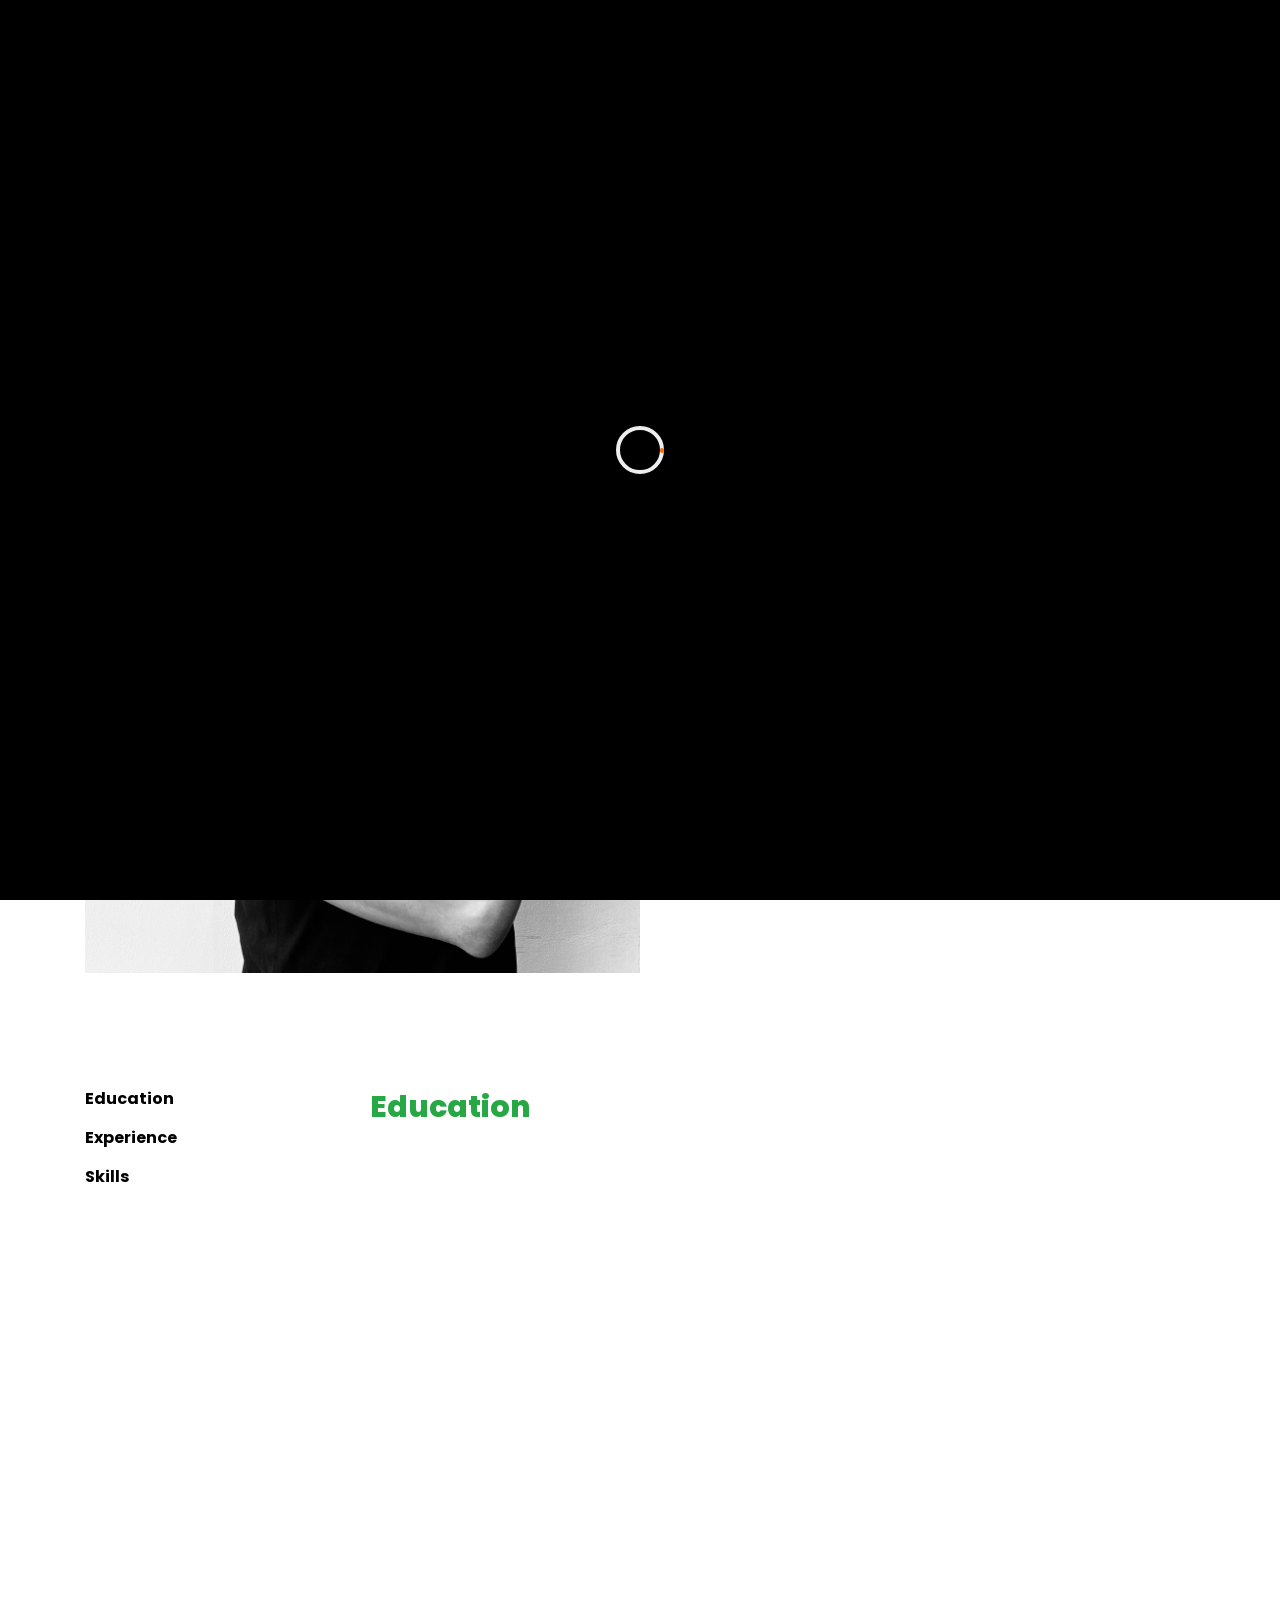
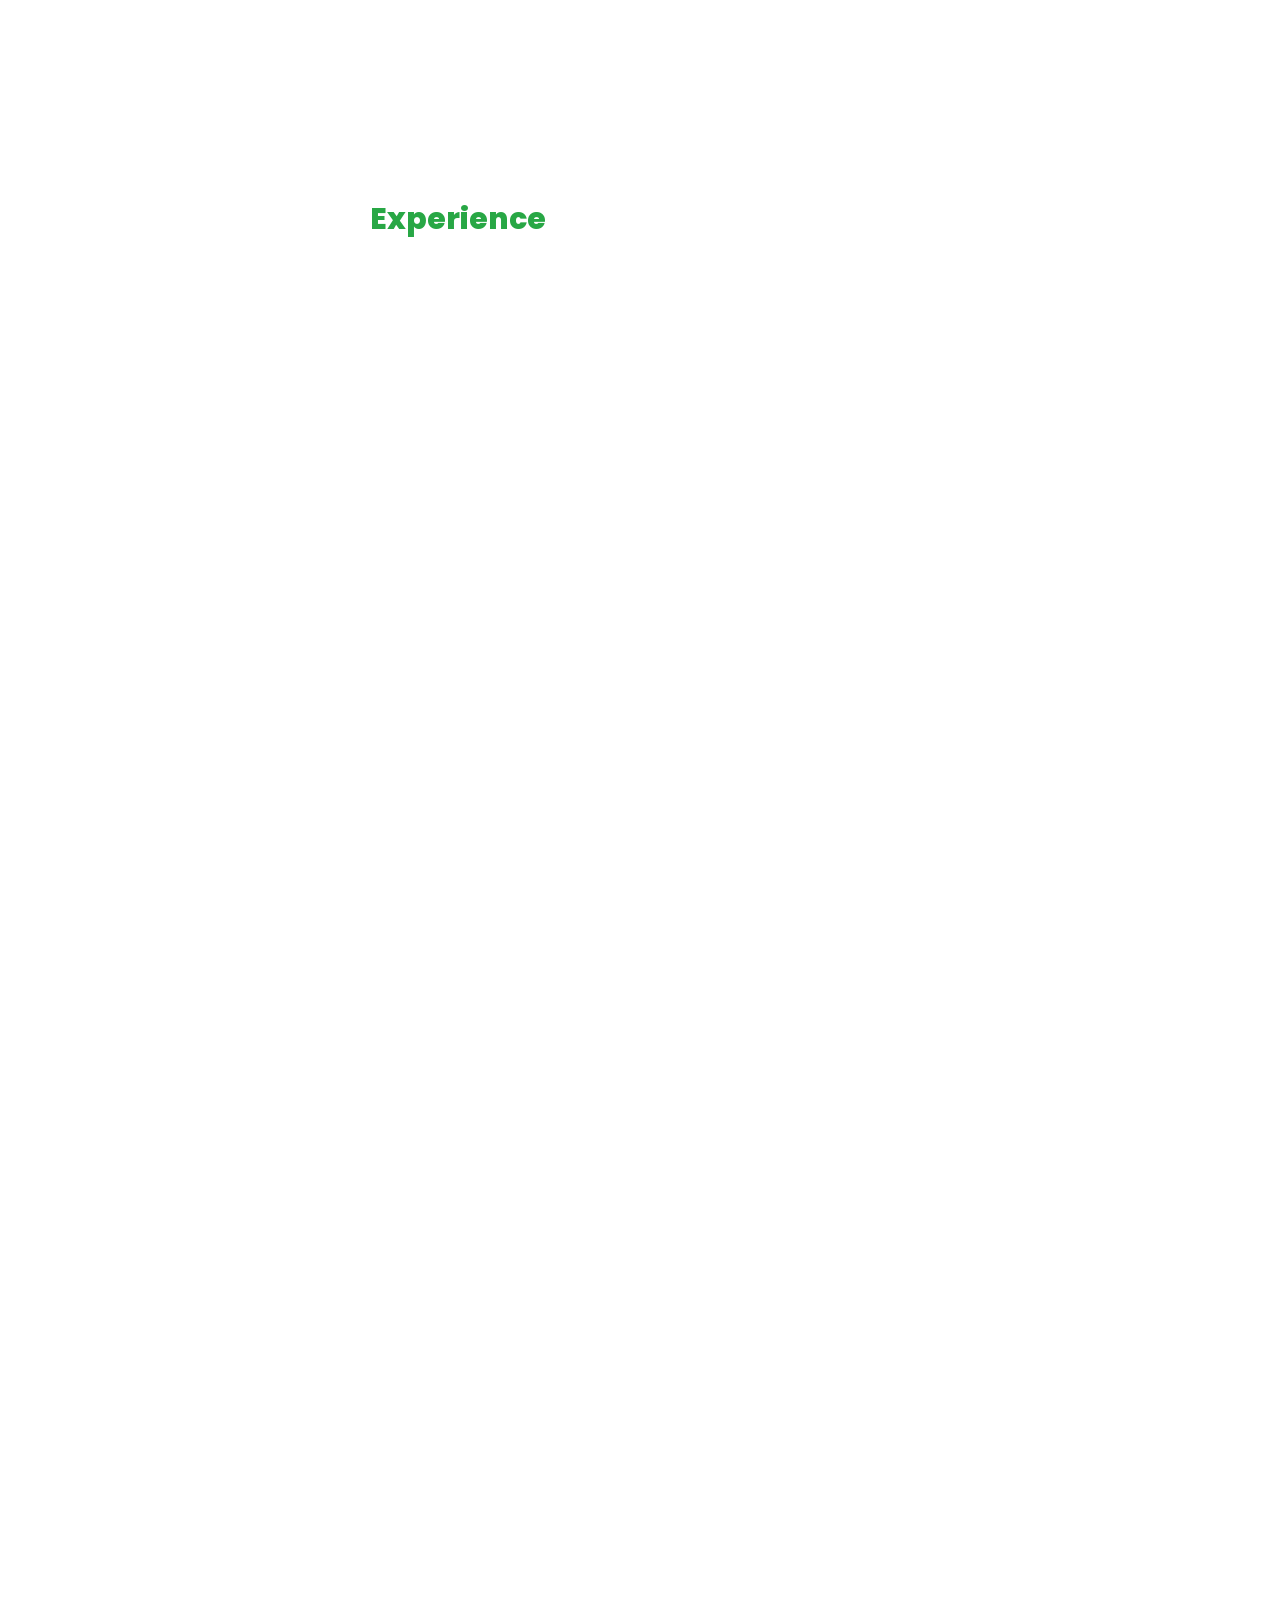
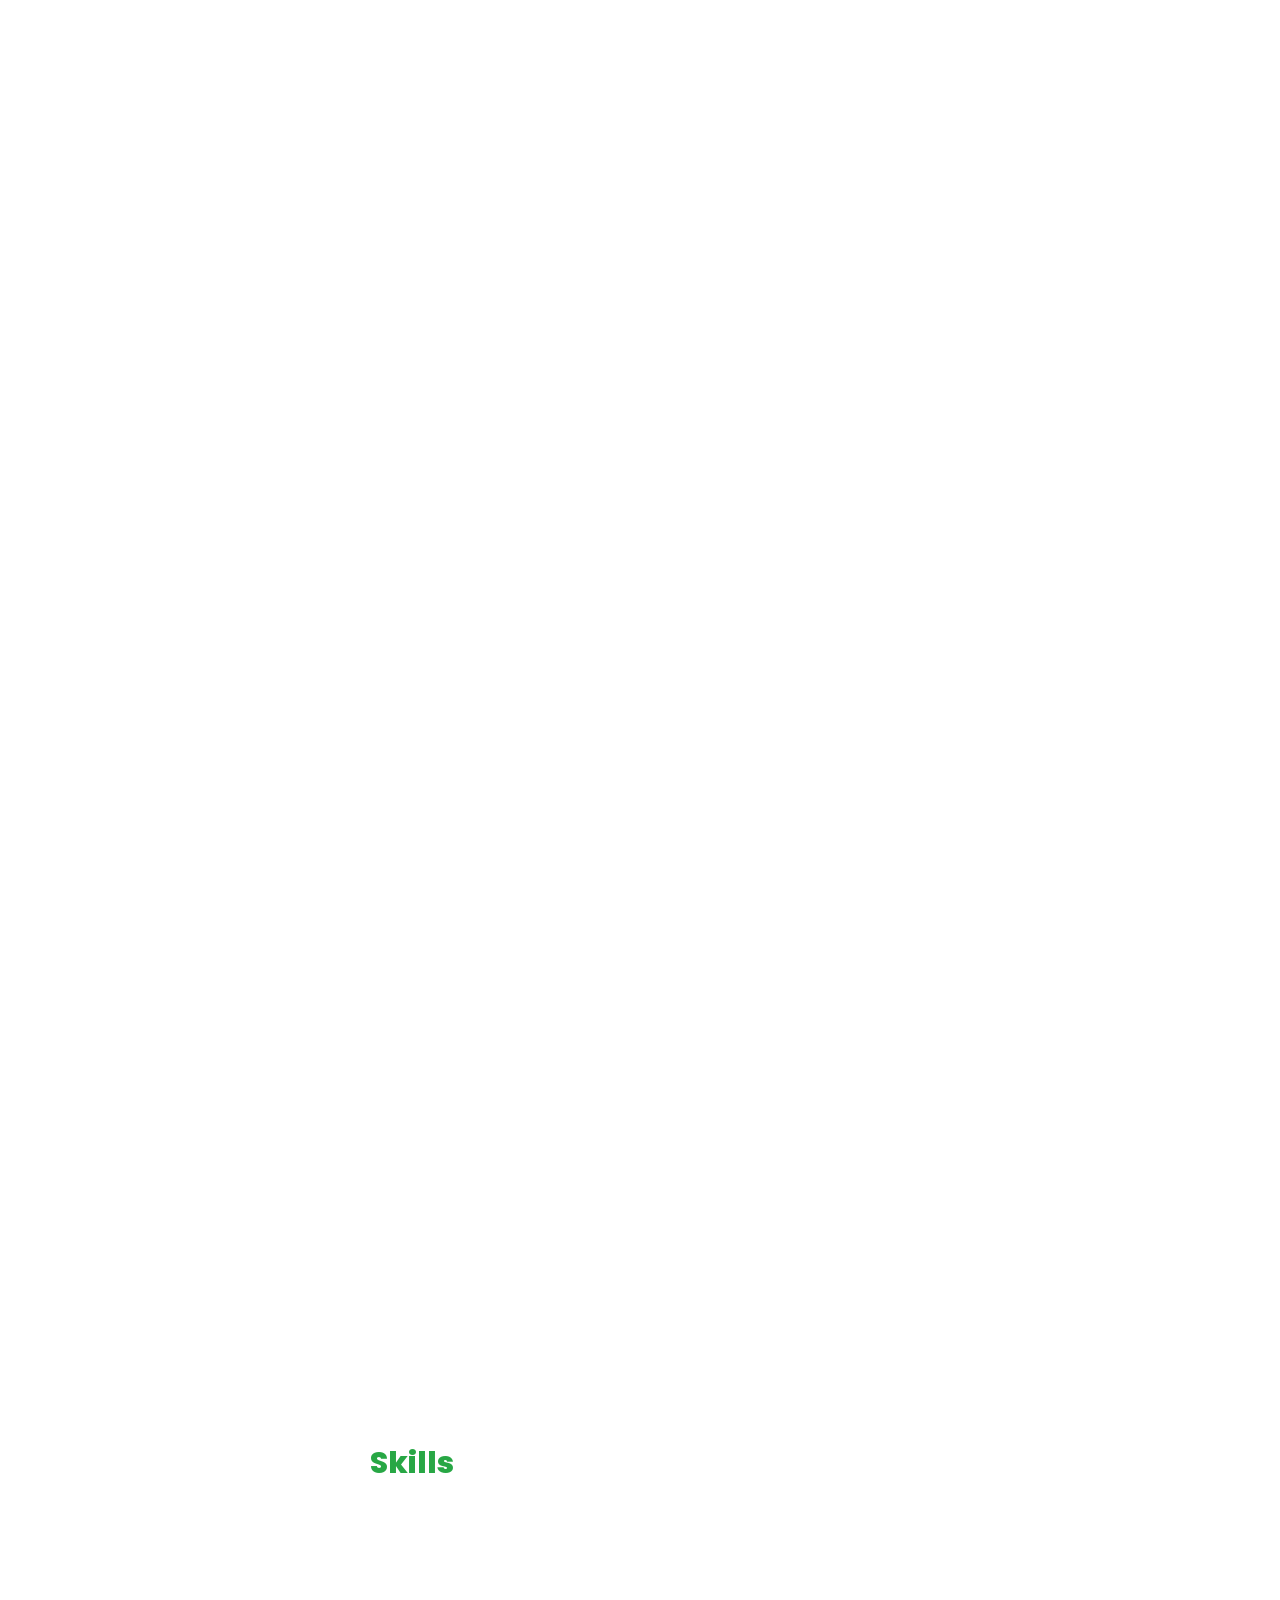
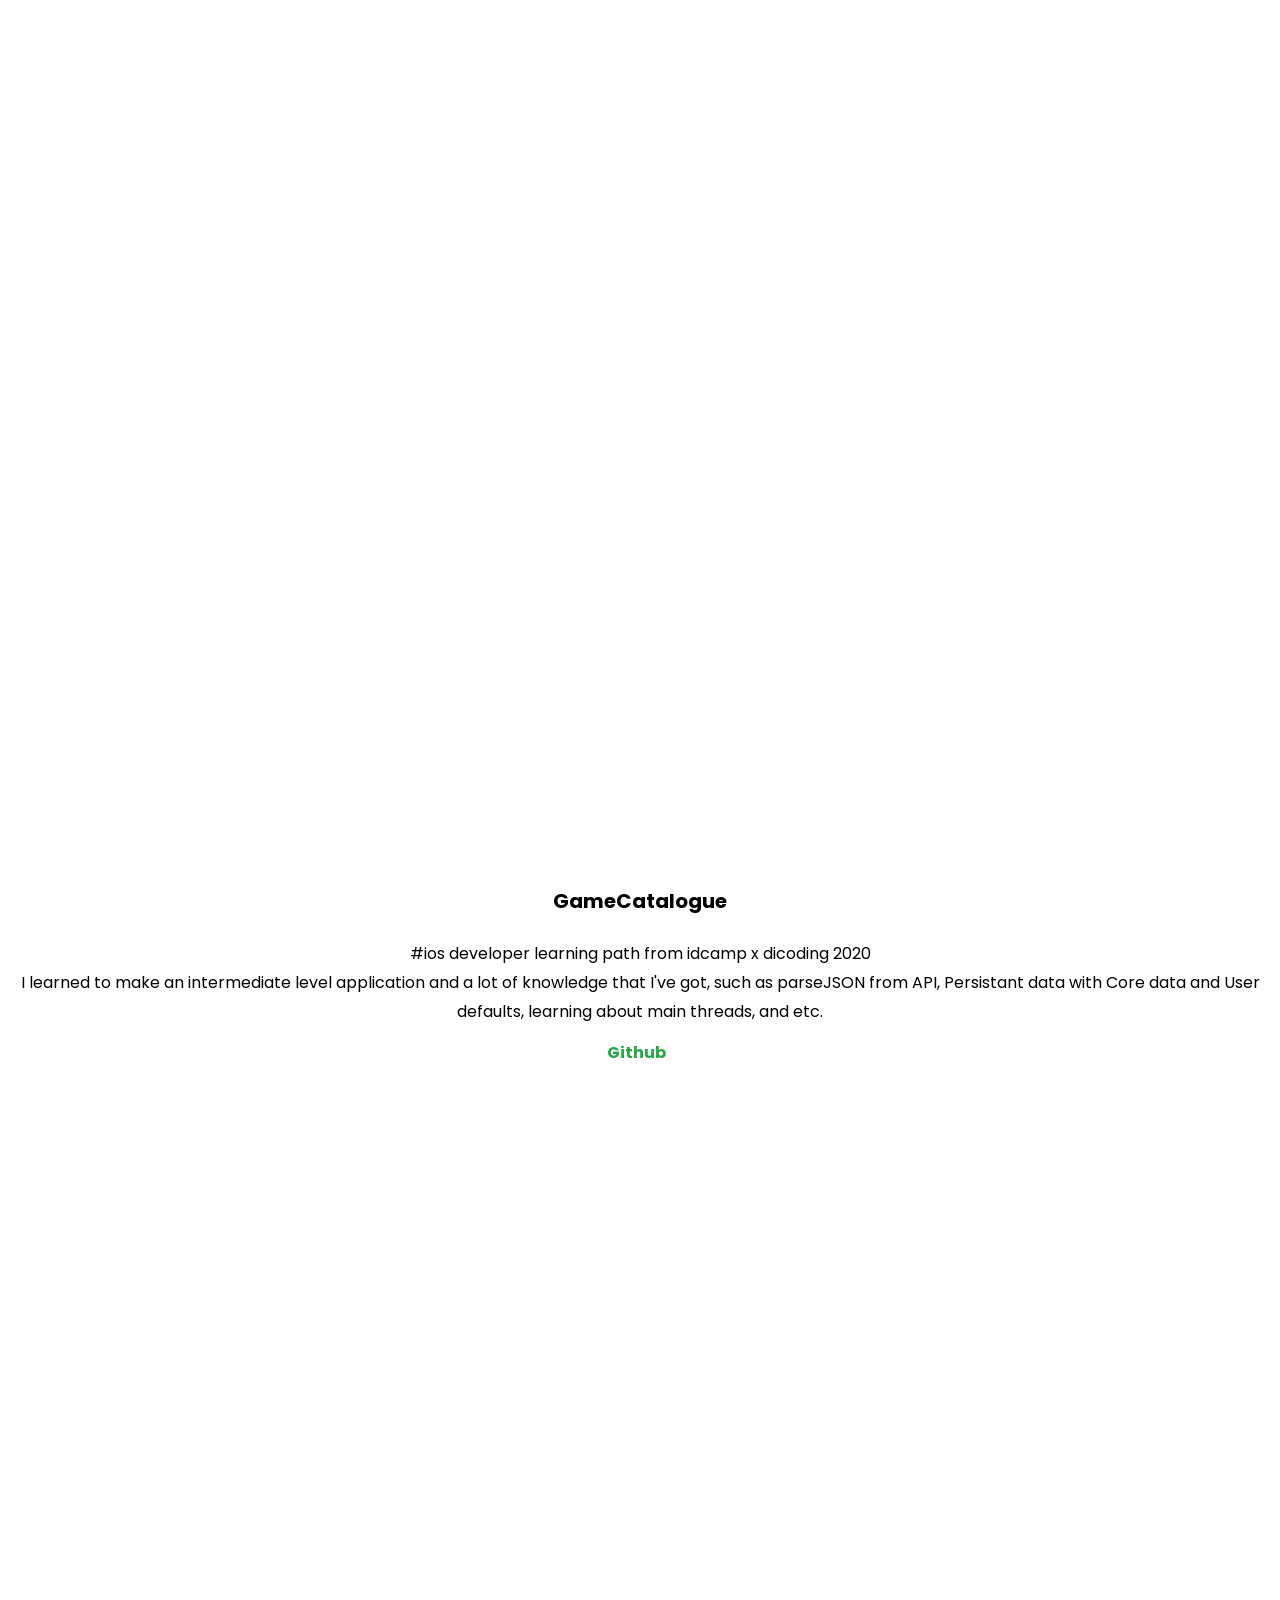
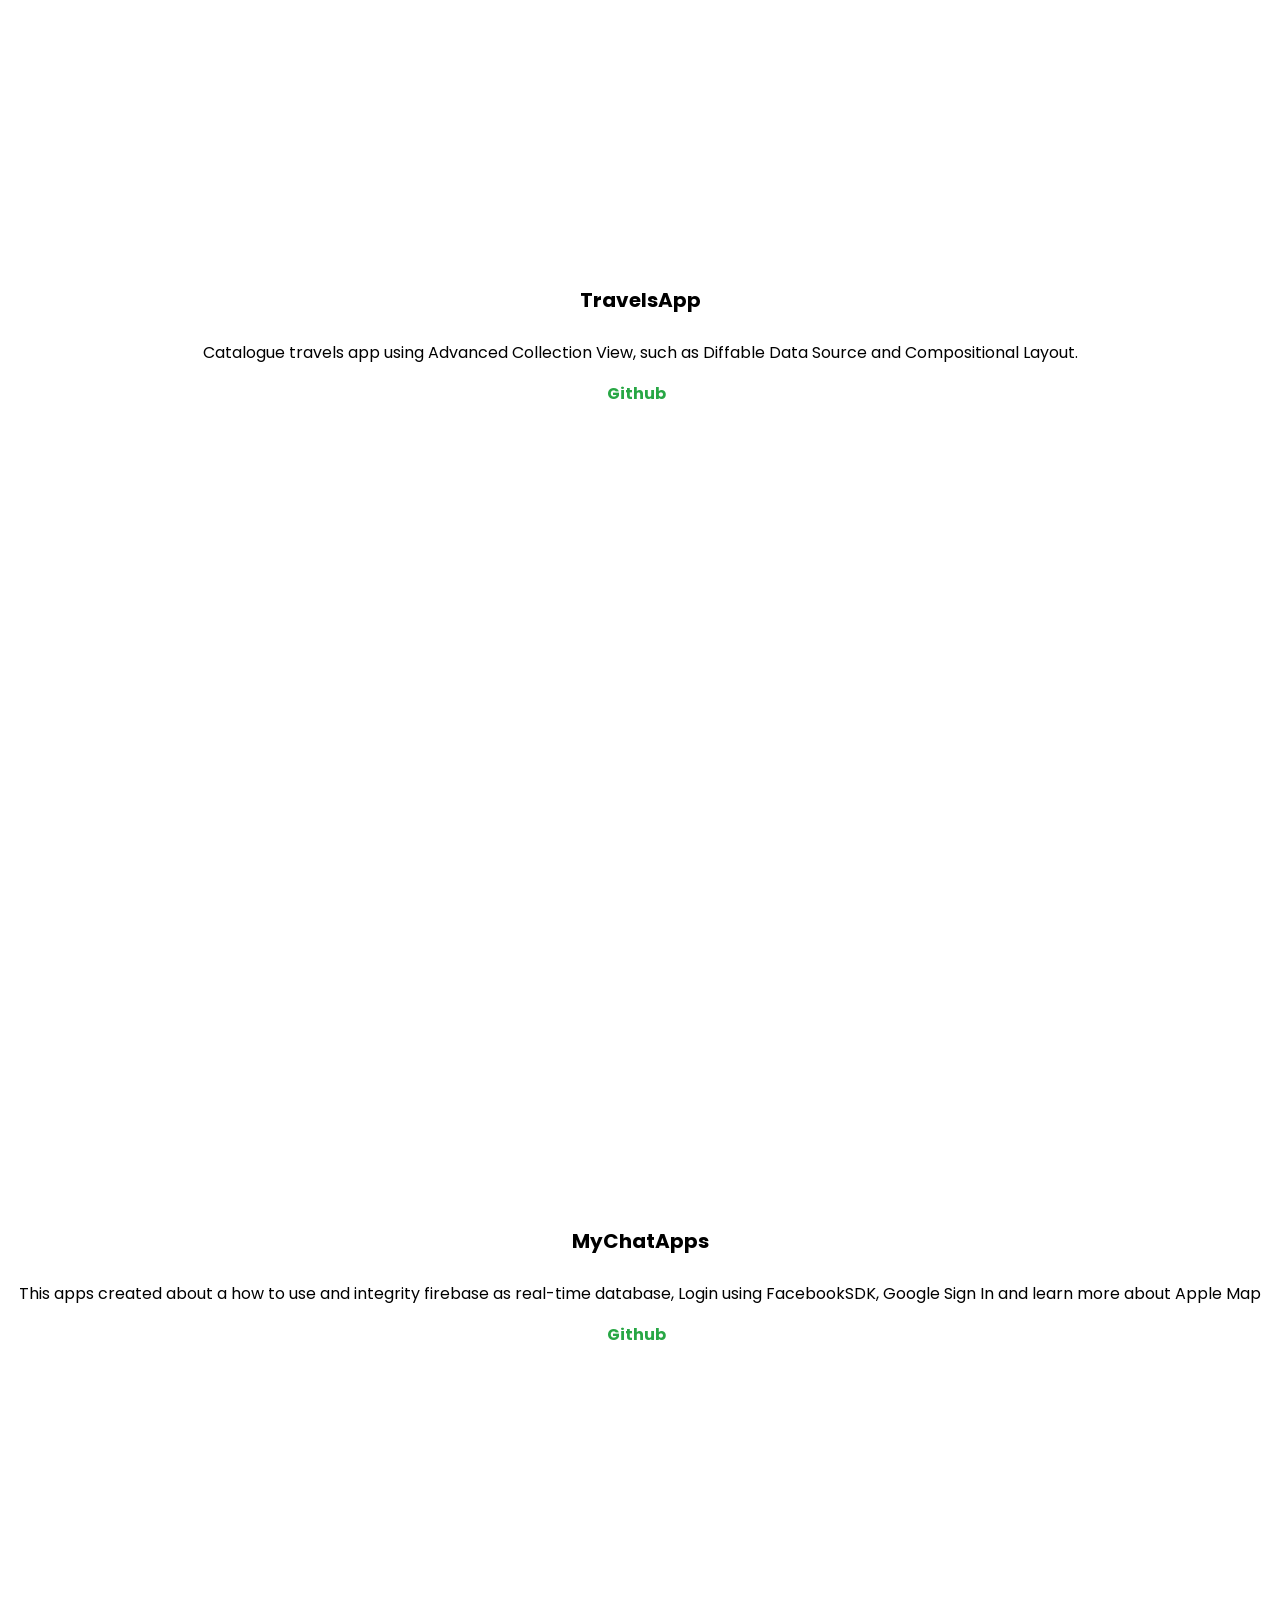
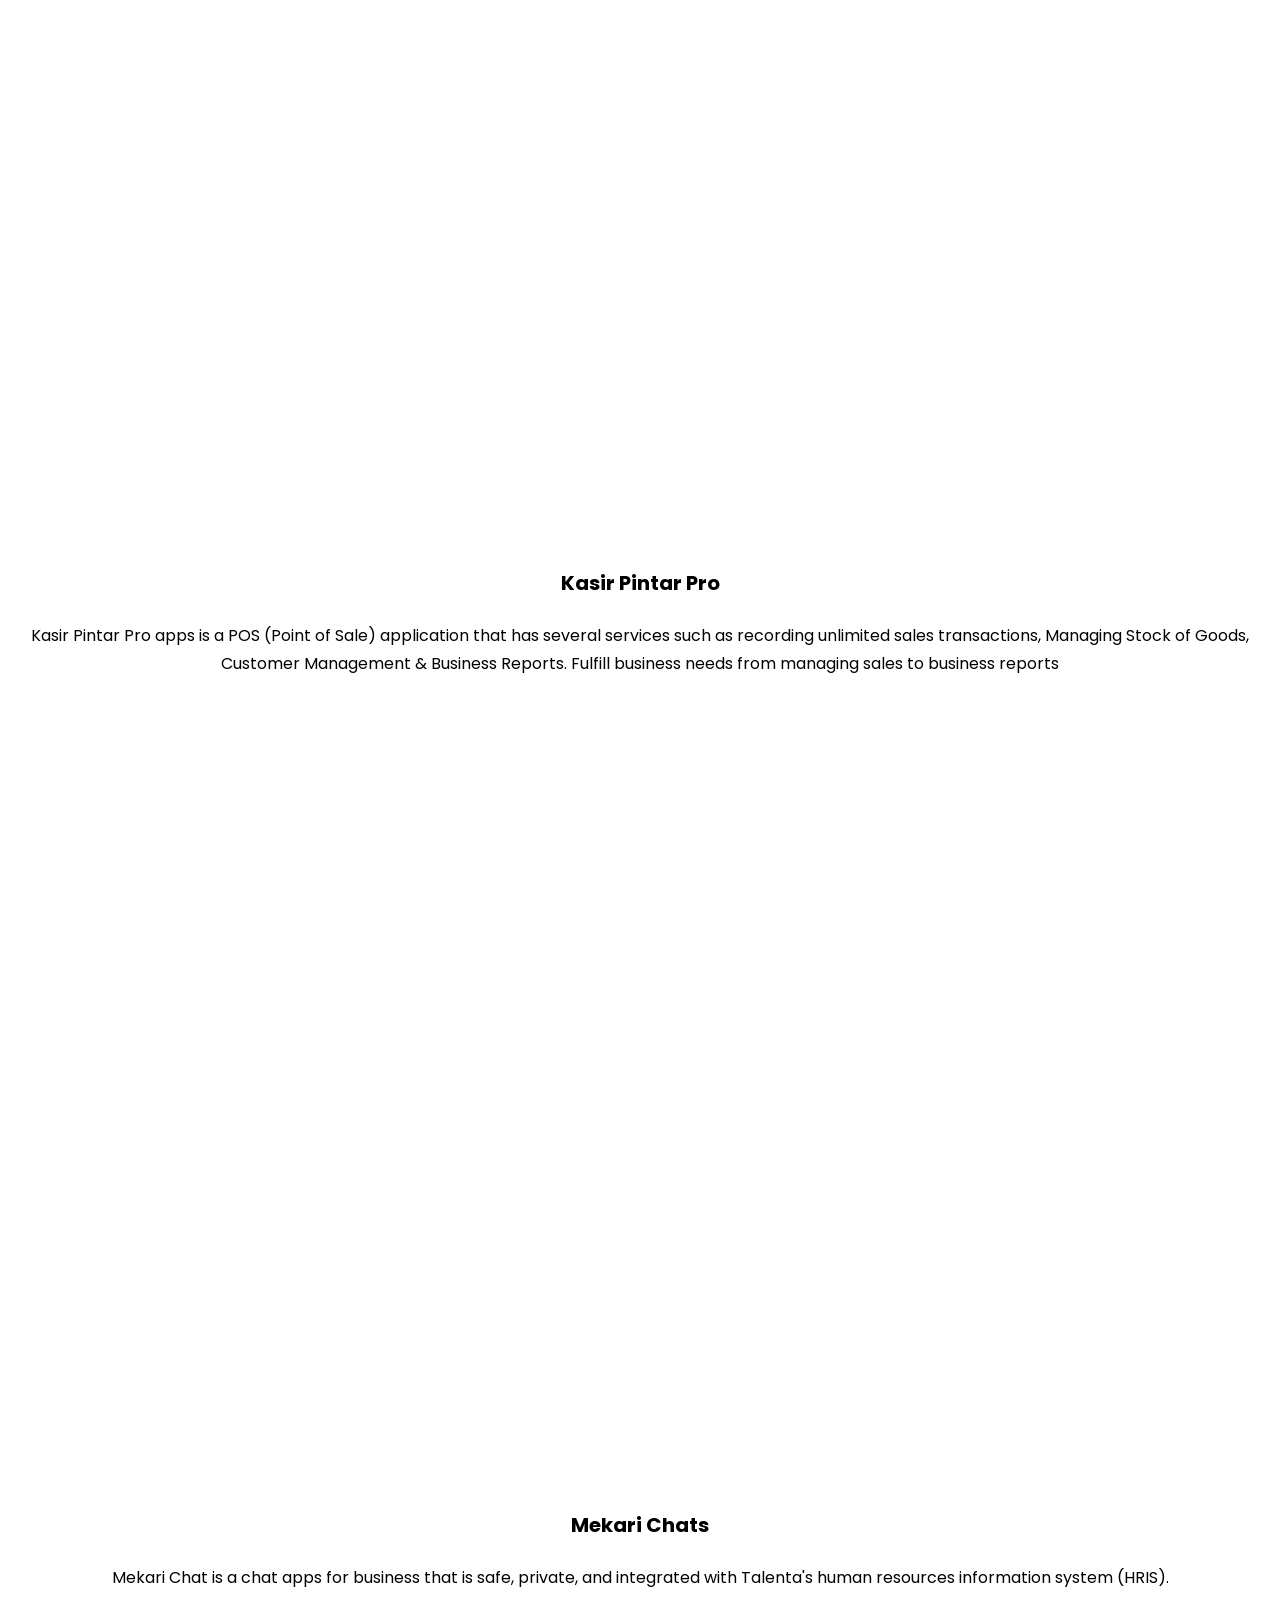
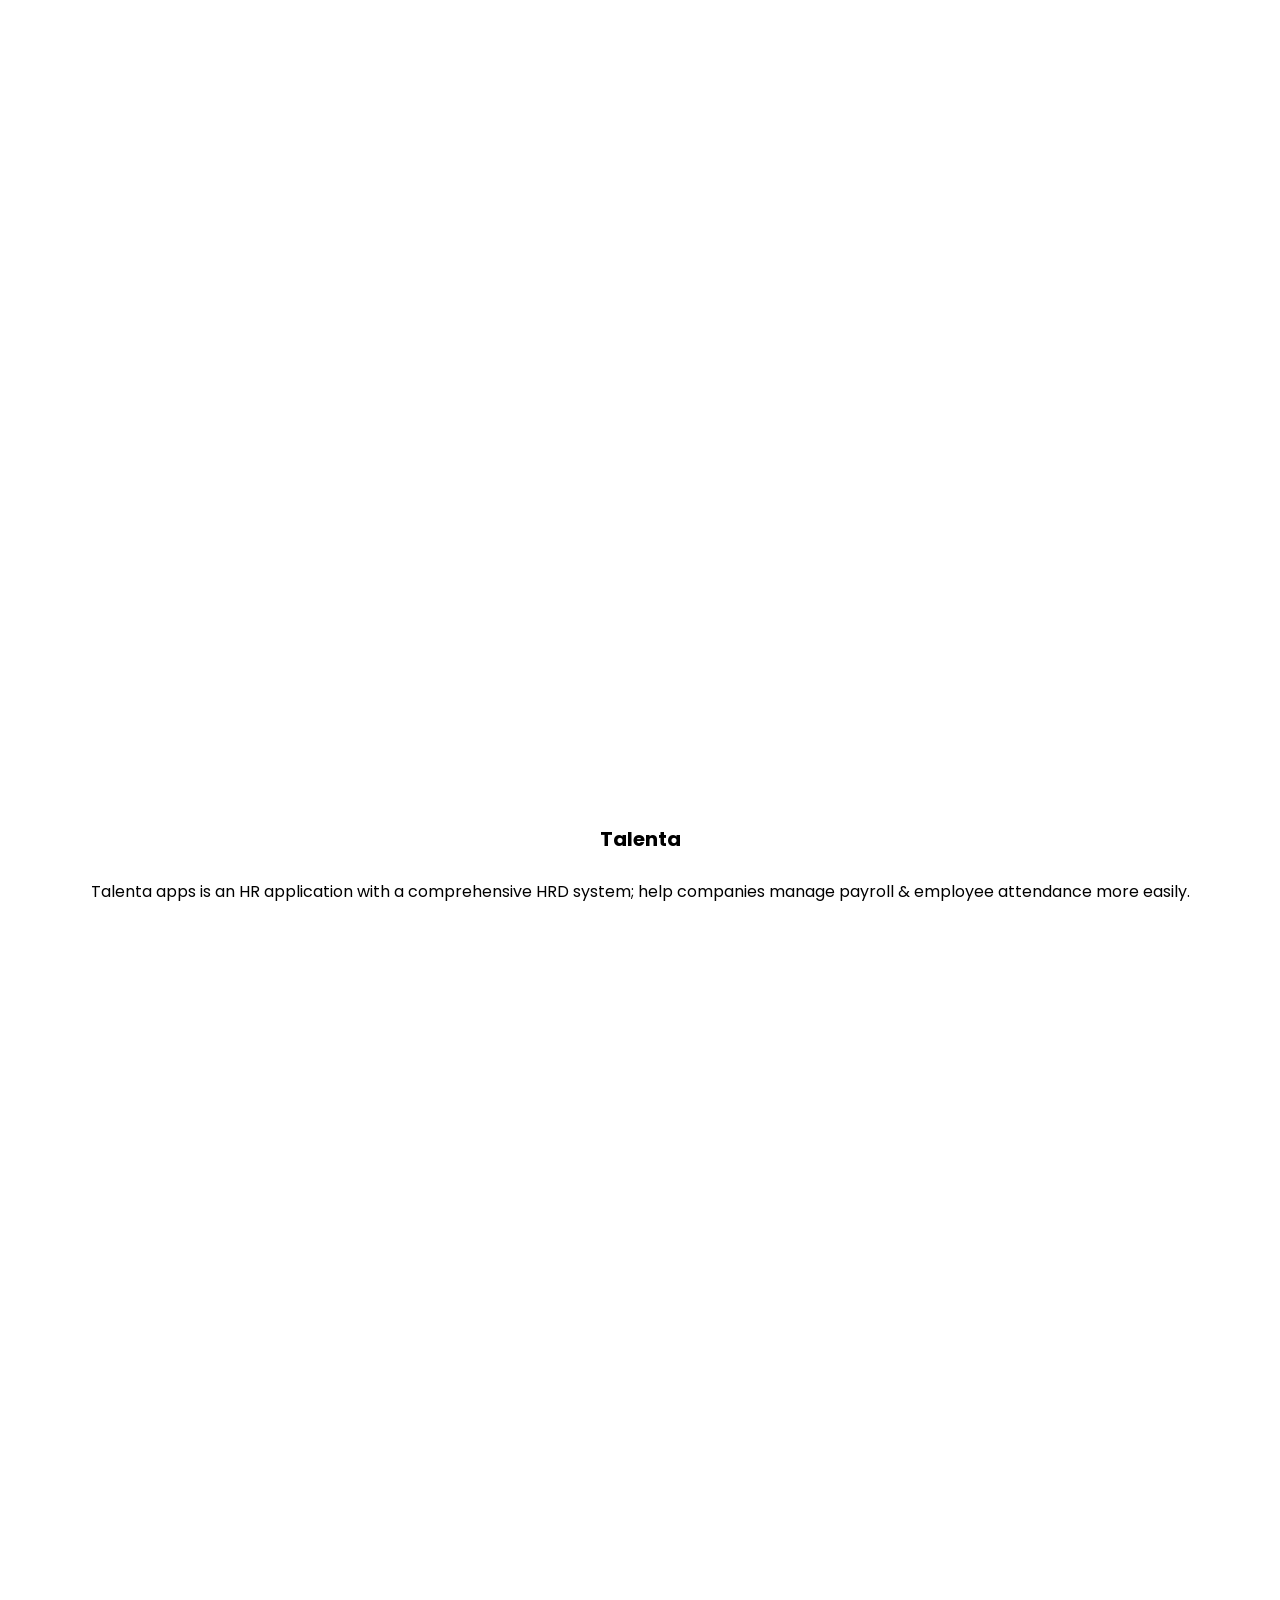
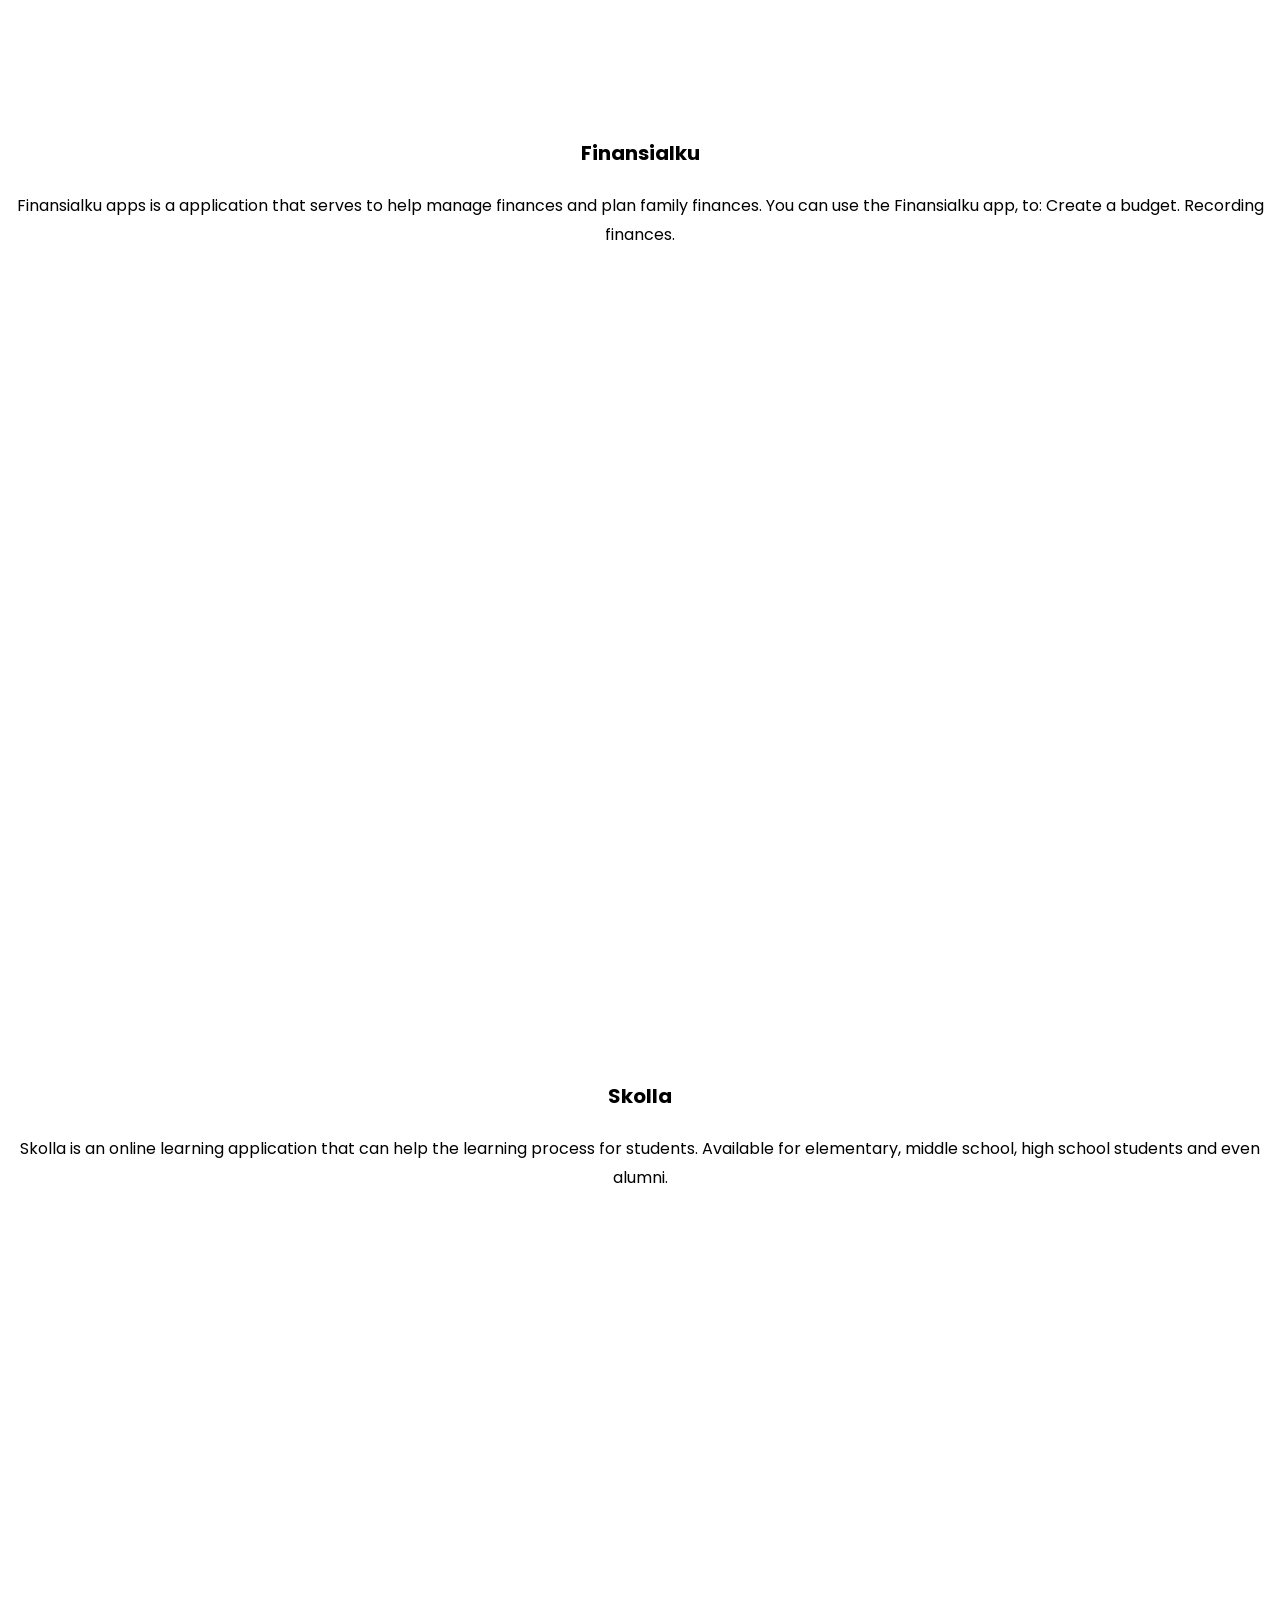
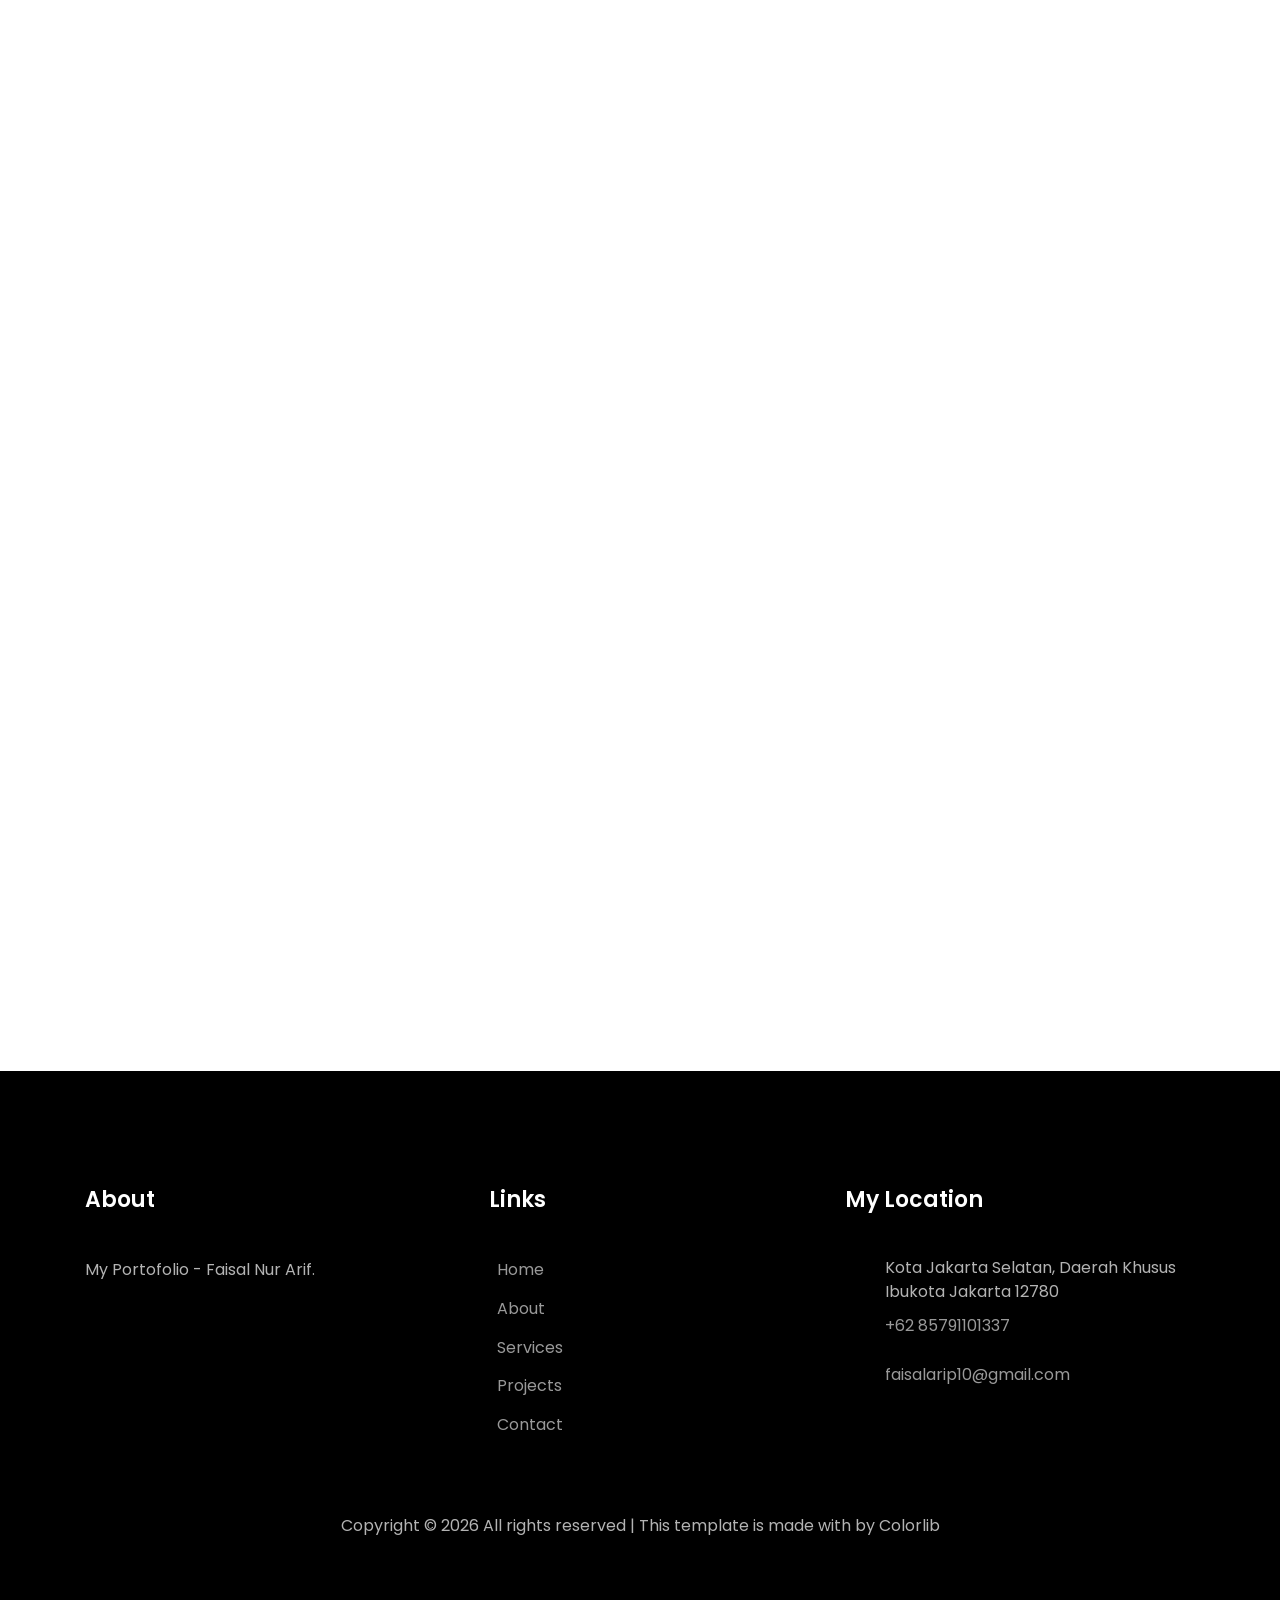
==== commit 26b4fb7c: "update skills new" ====
--- a/index.html
+++ b/index.html
@@ -470,11 +470,6 @@
                       AsyncDisplayKit (9% faster loading)
                     </li>
                     <li>
-                      <strong>Testing & Code Quality:</strong> Writing testable
-                      and maintainable code, following SOLID principles,
-                      improving code quality across teams
-                    </li>
-                    <li>
                       <strong>Other:</strong> Team player, Detail-oriented,
                       Curious mindset, Problem-solving
                     </li>
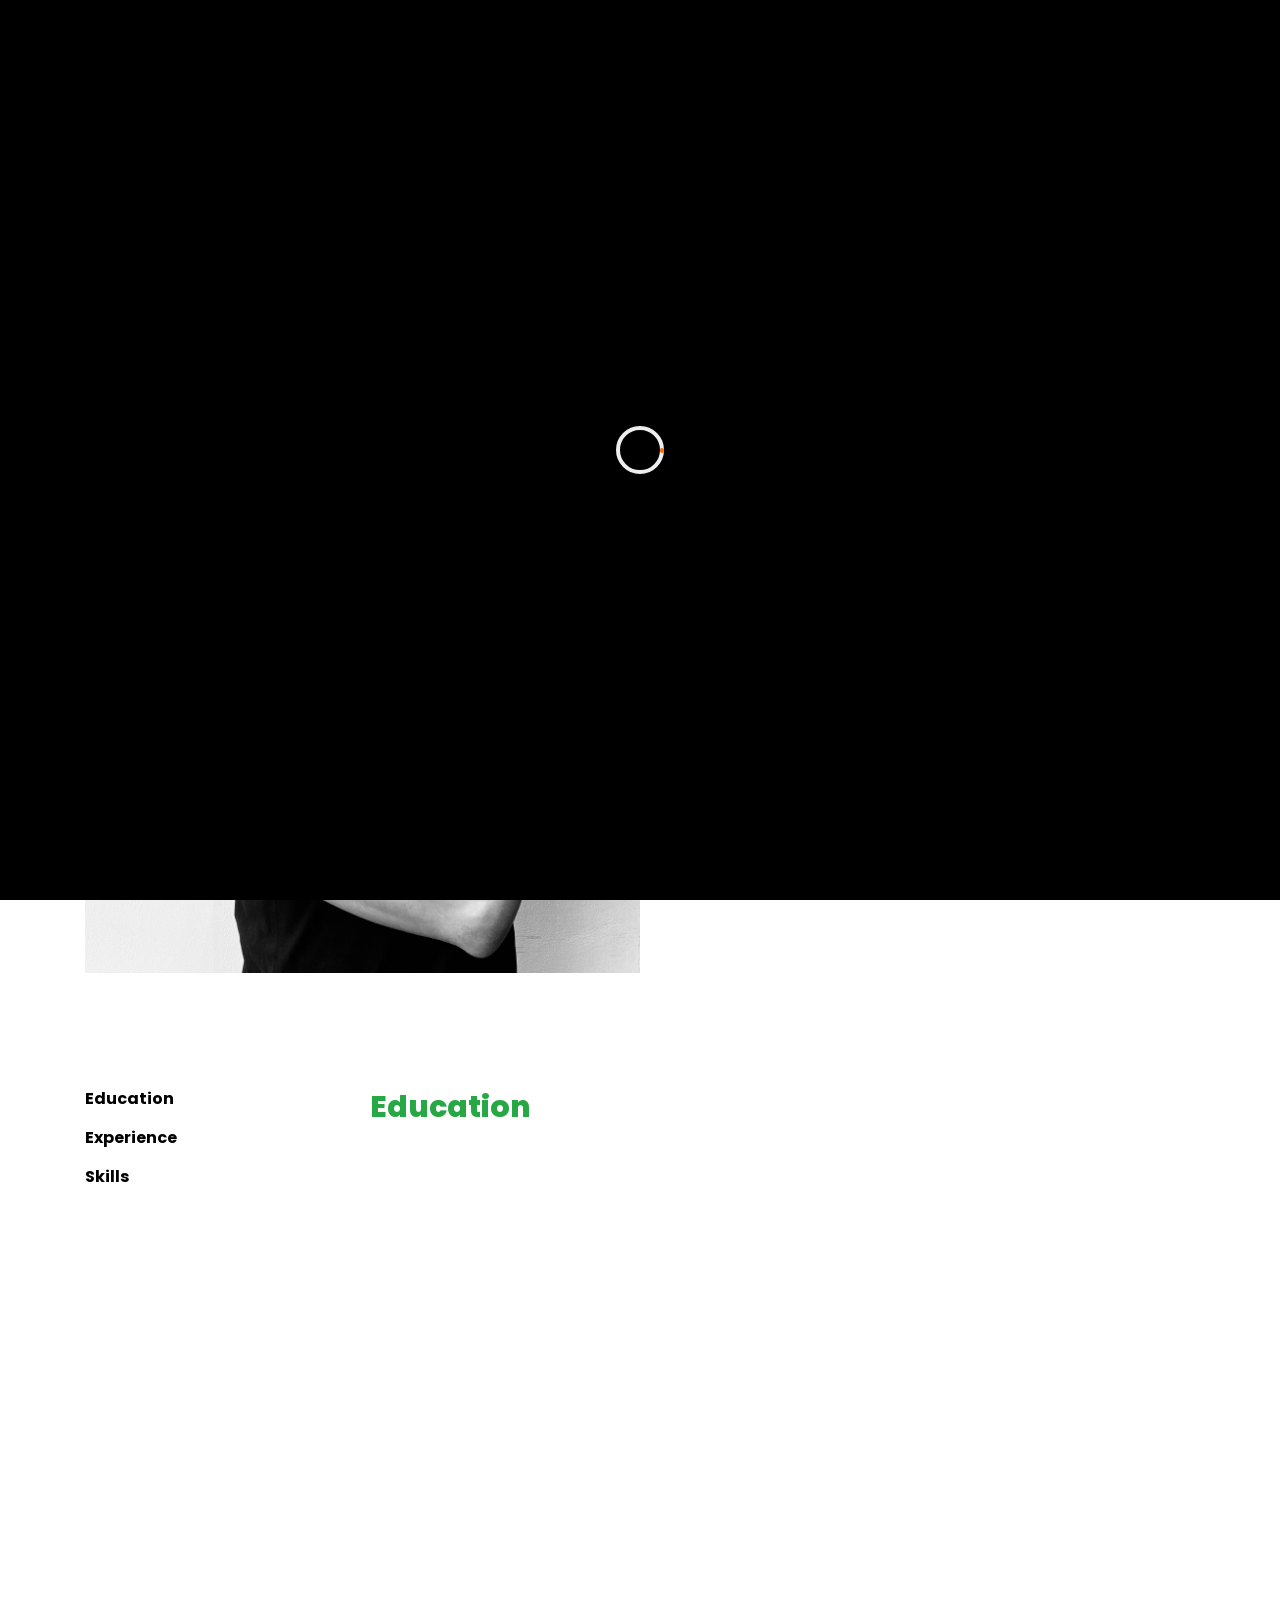
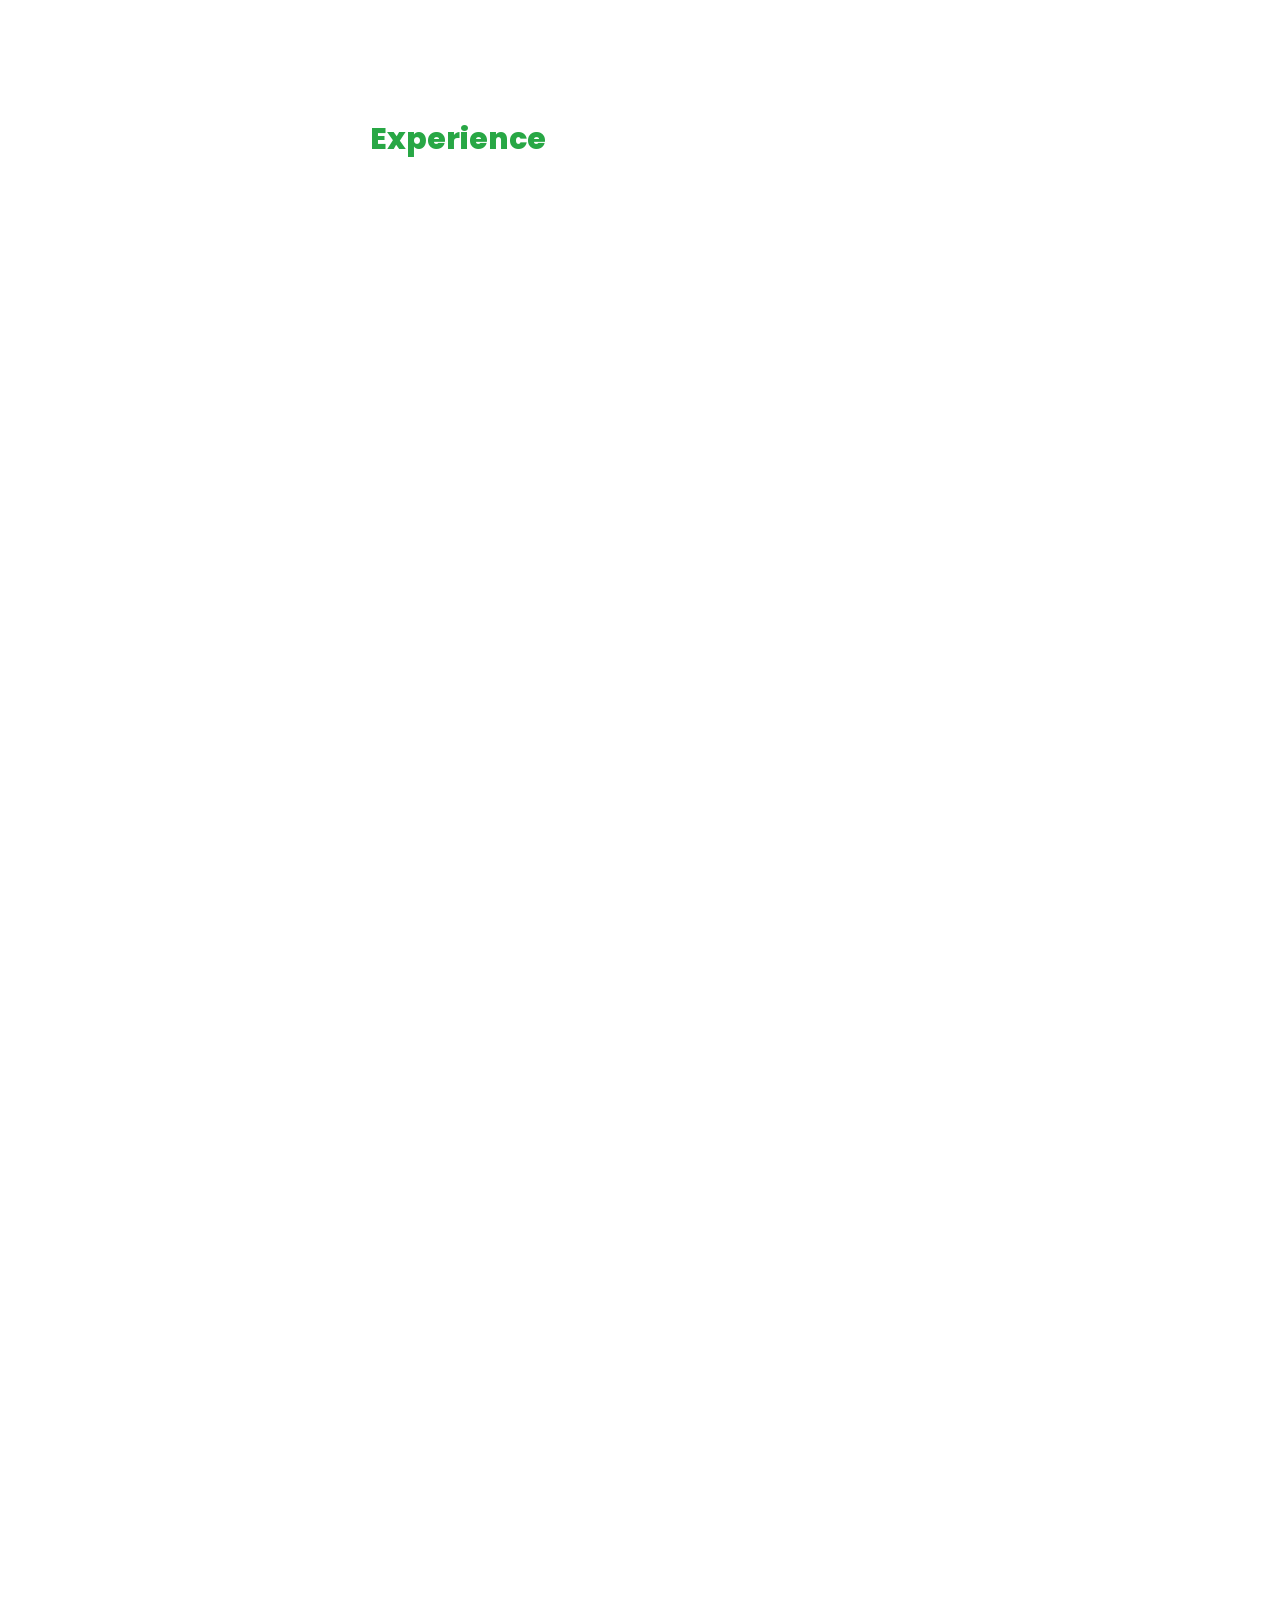
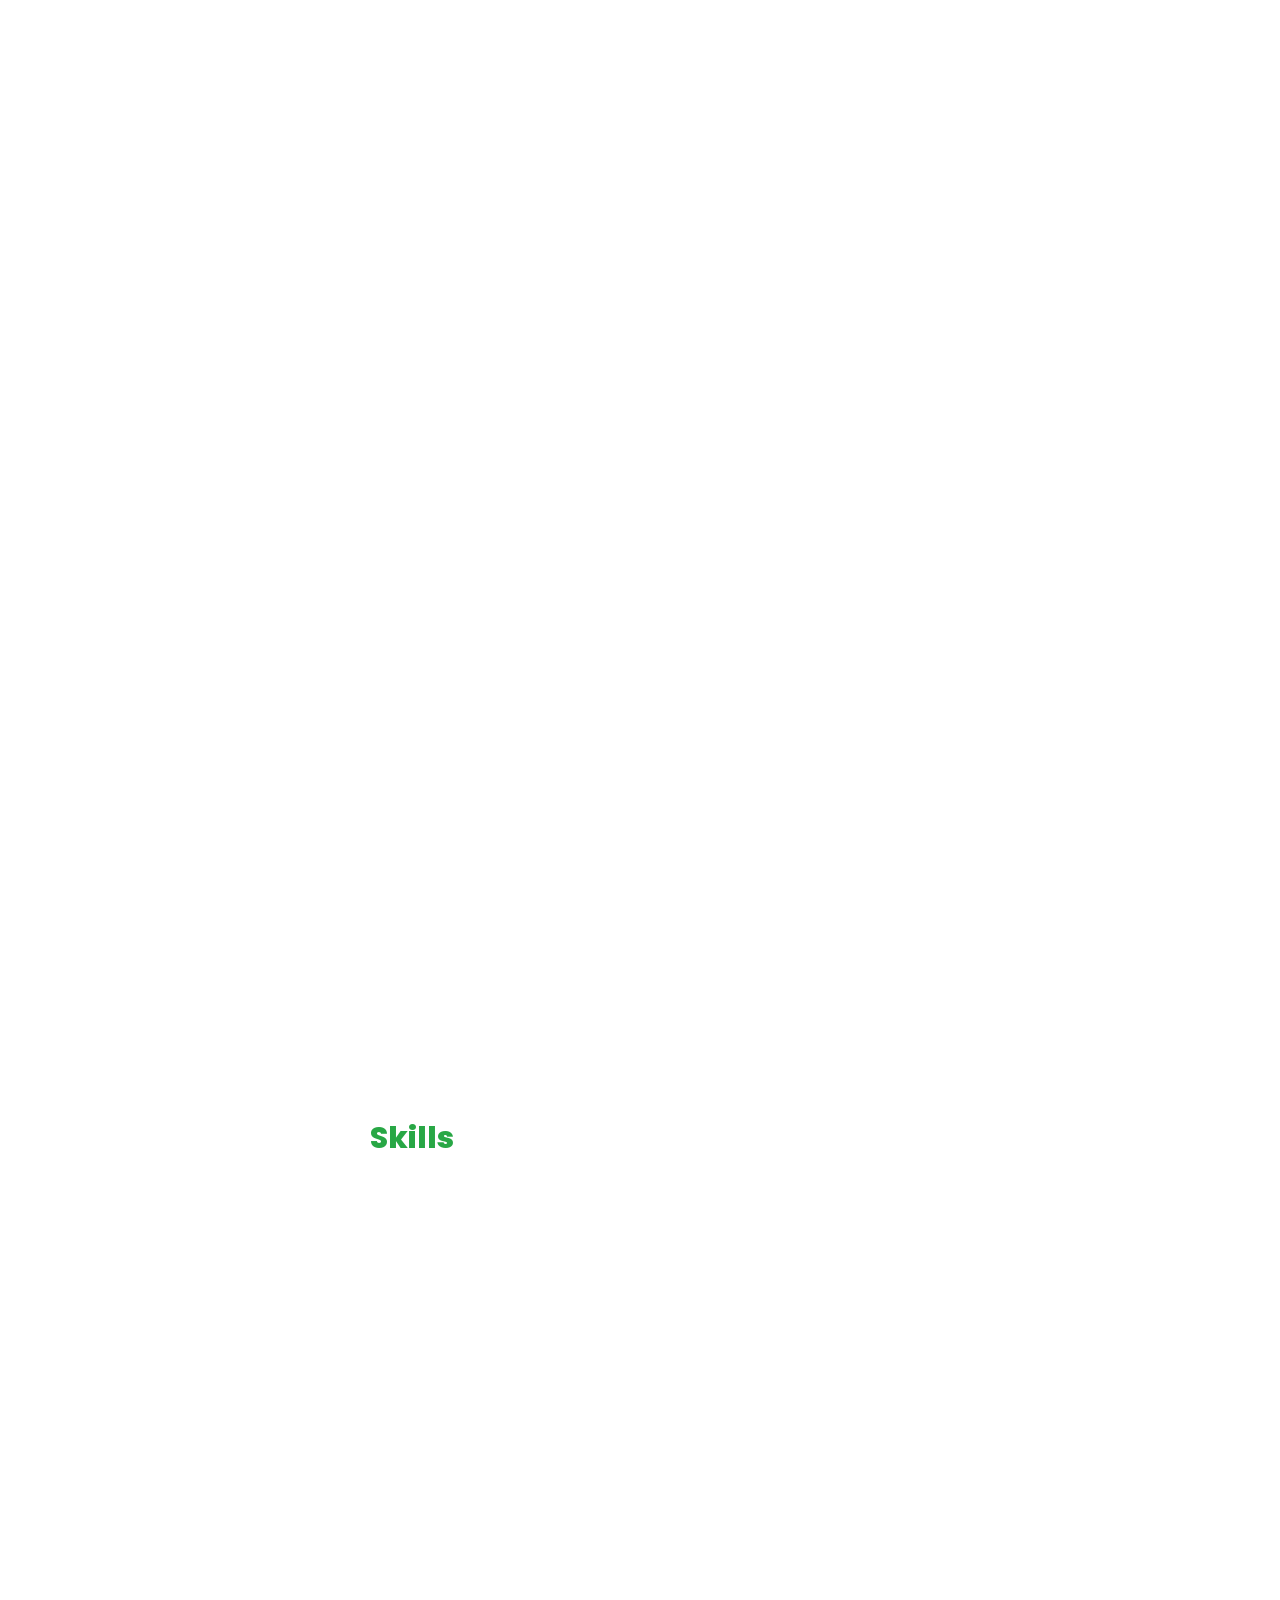
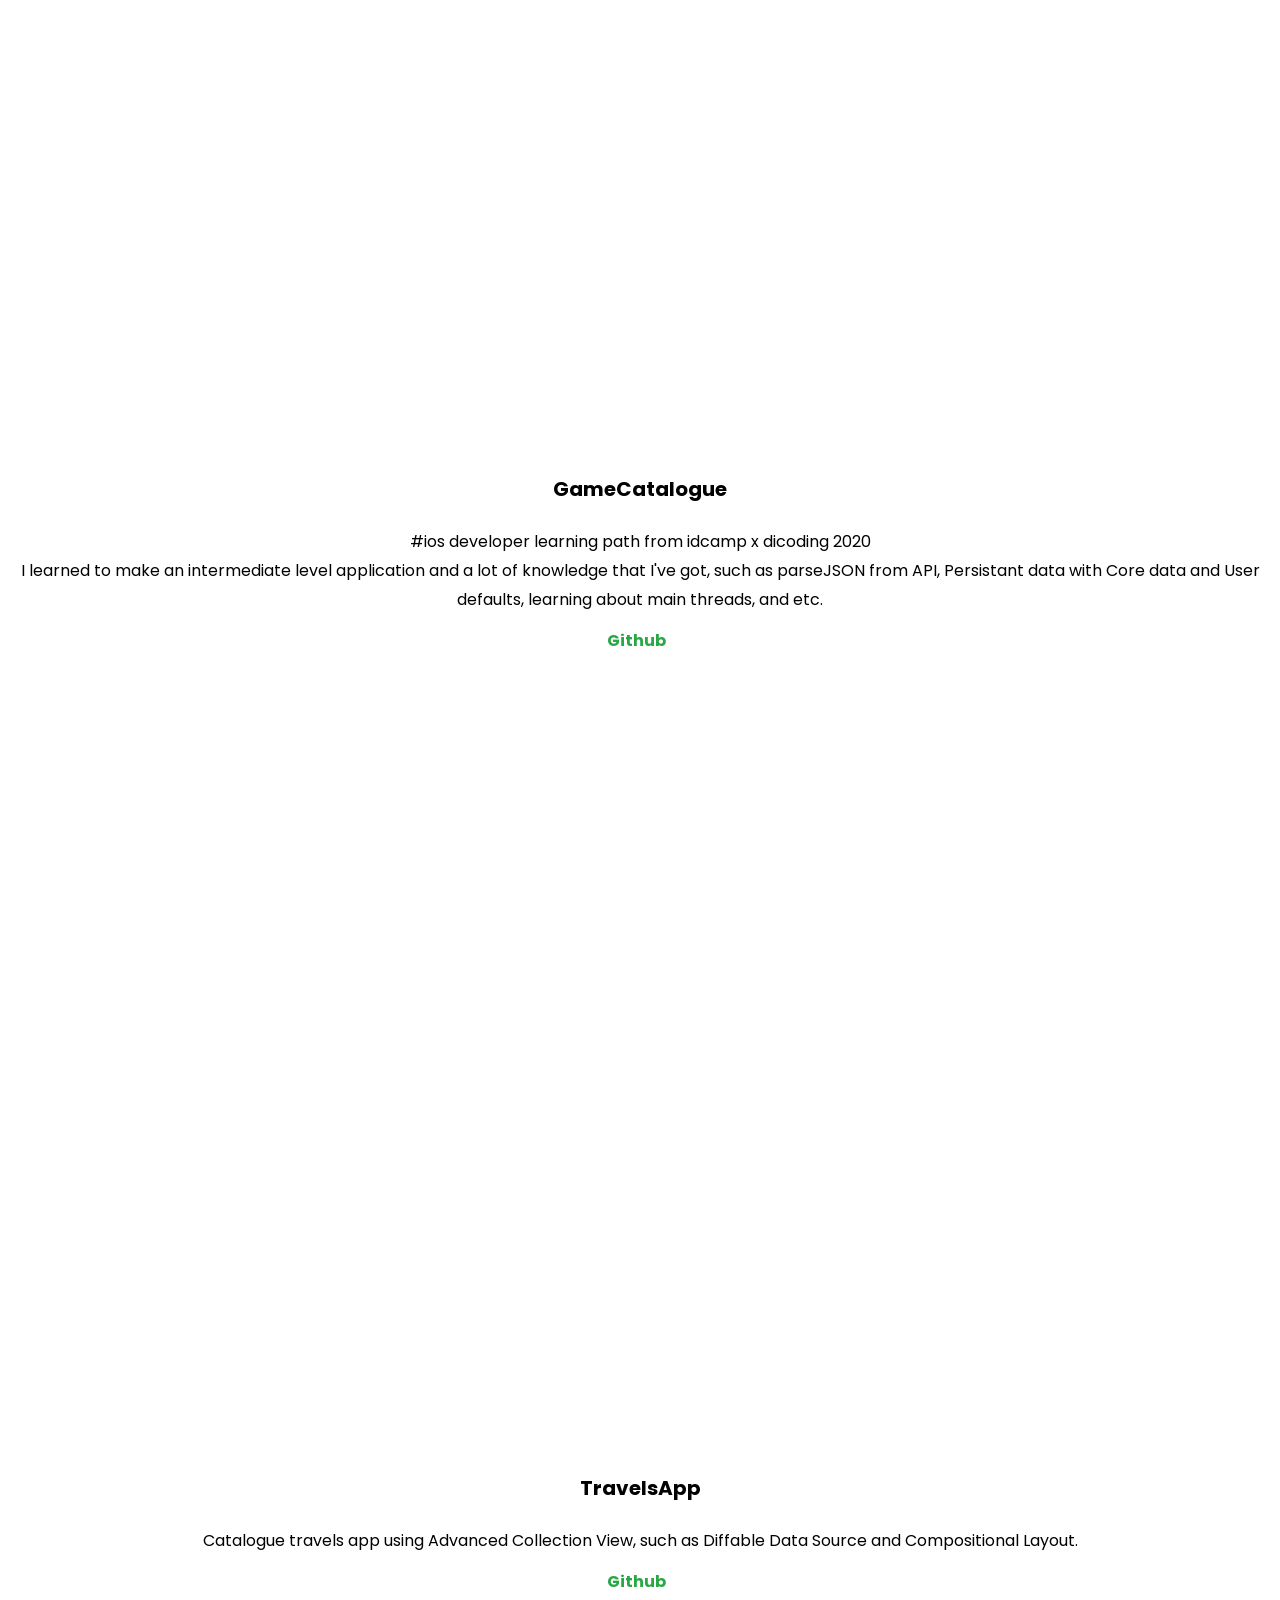
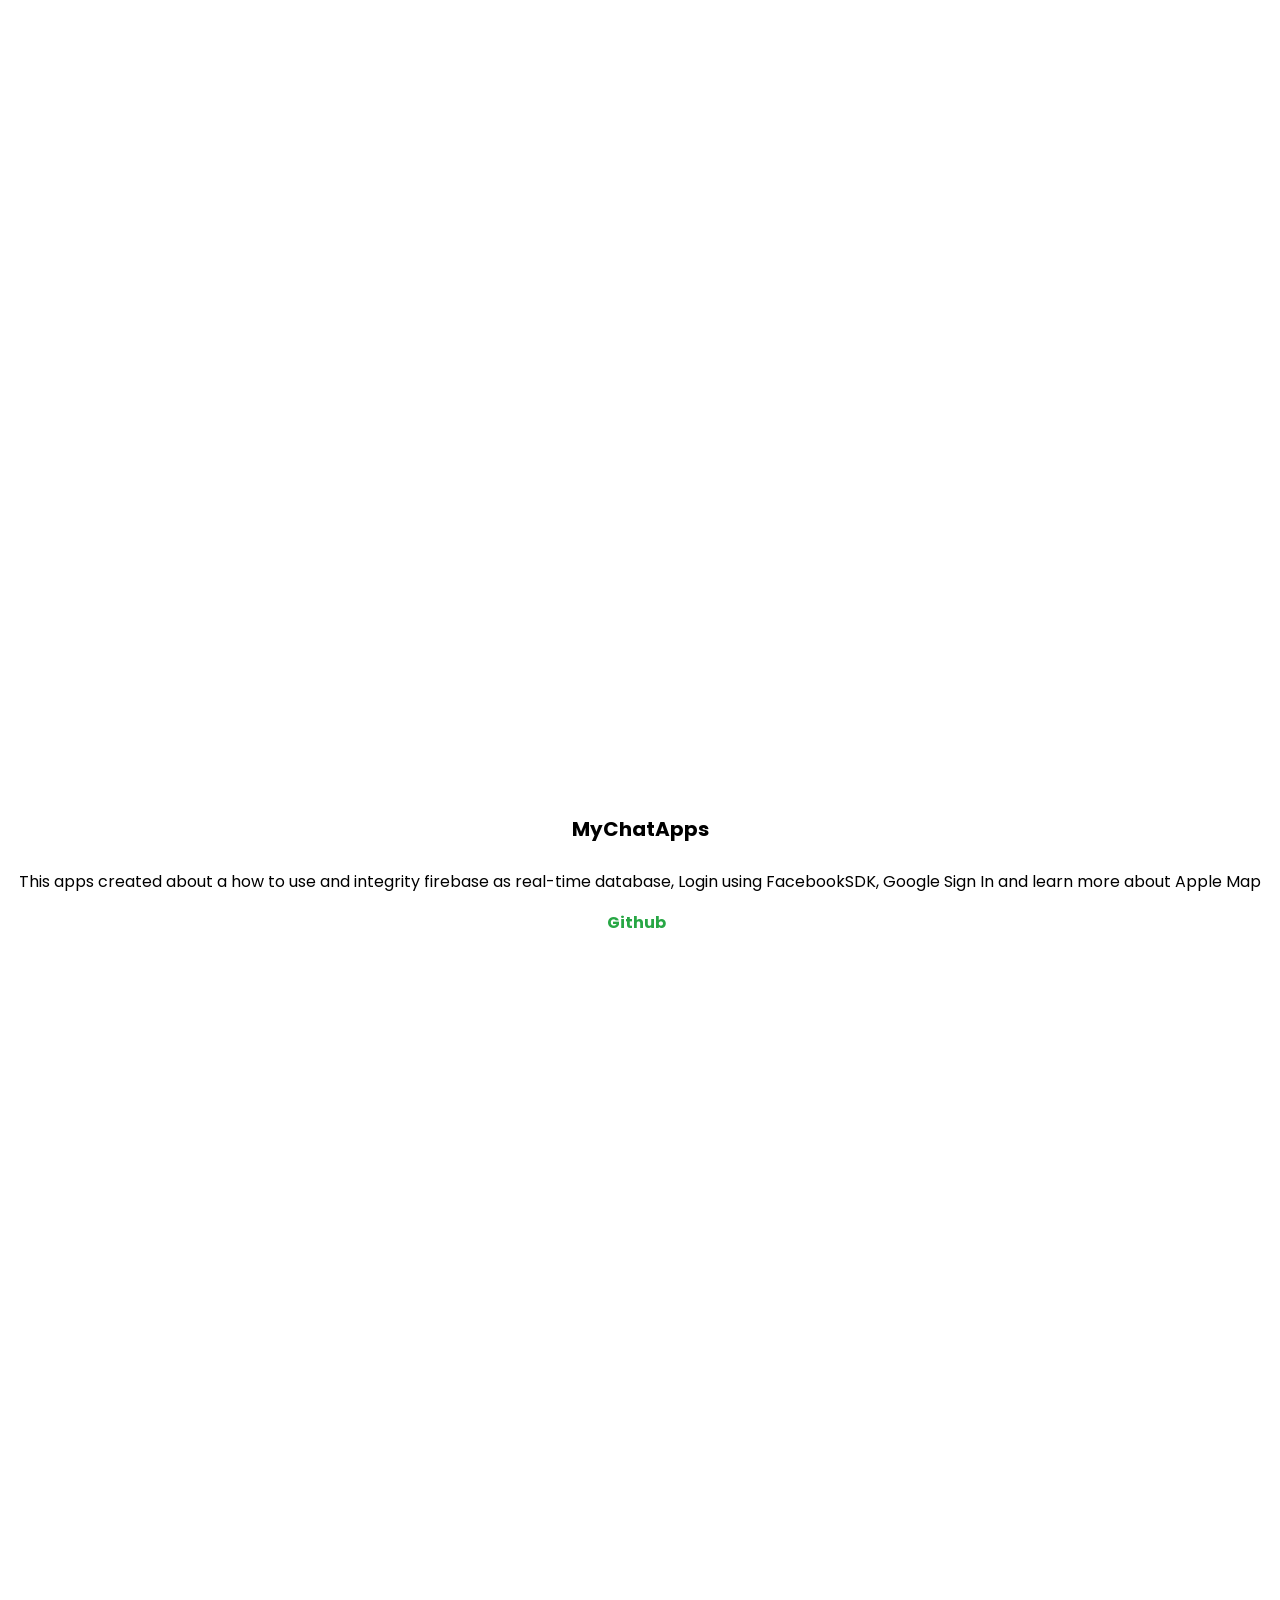
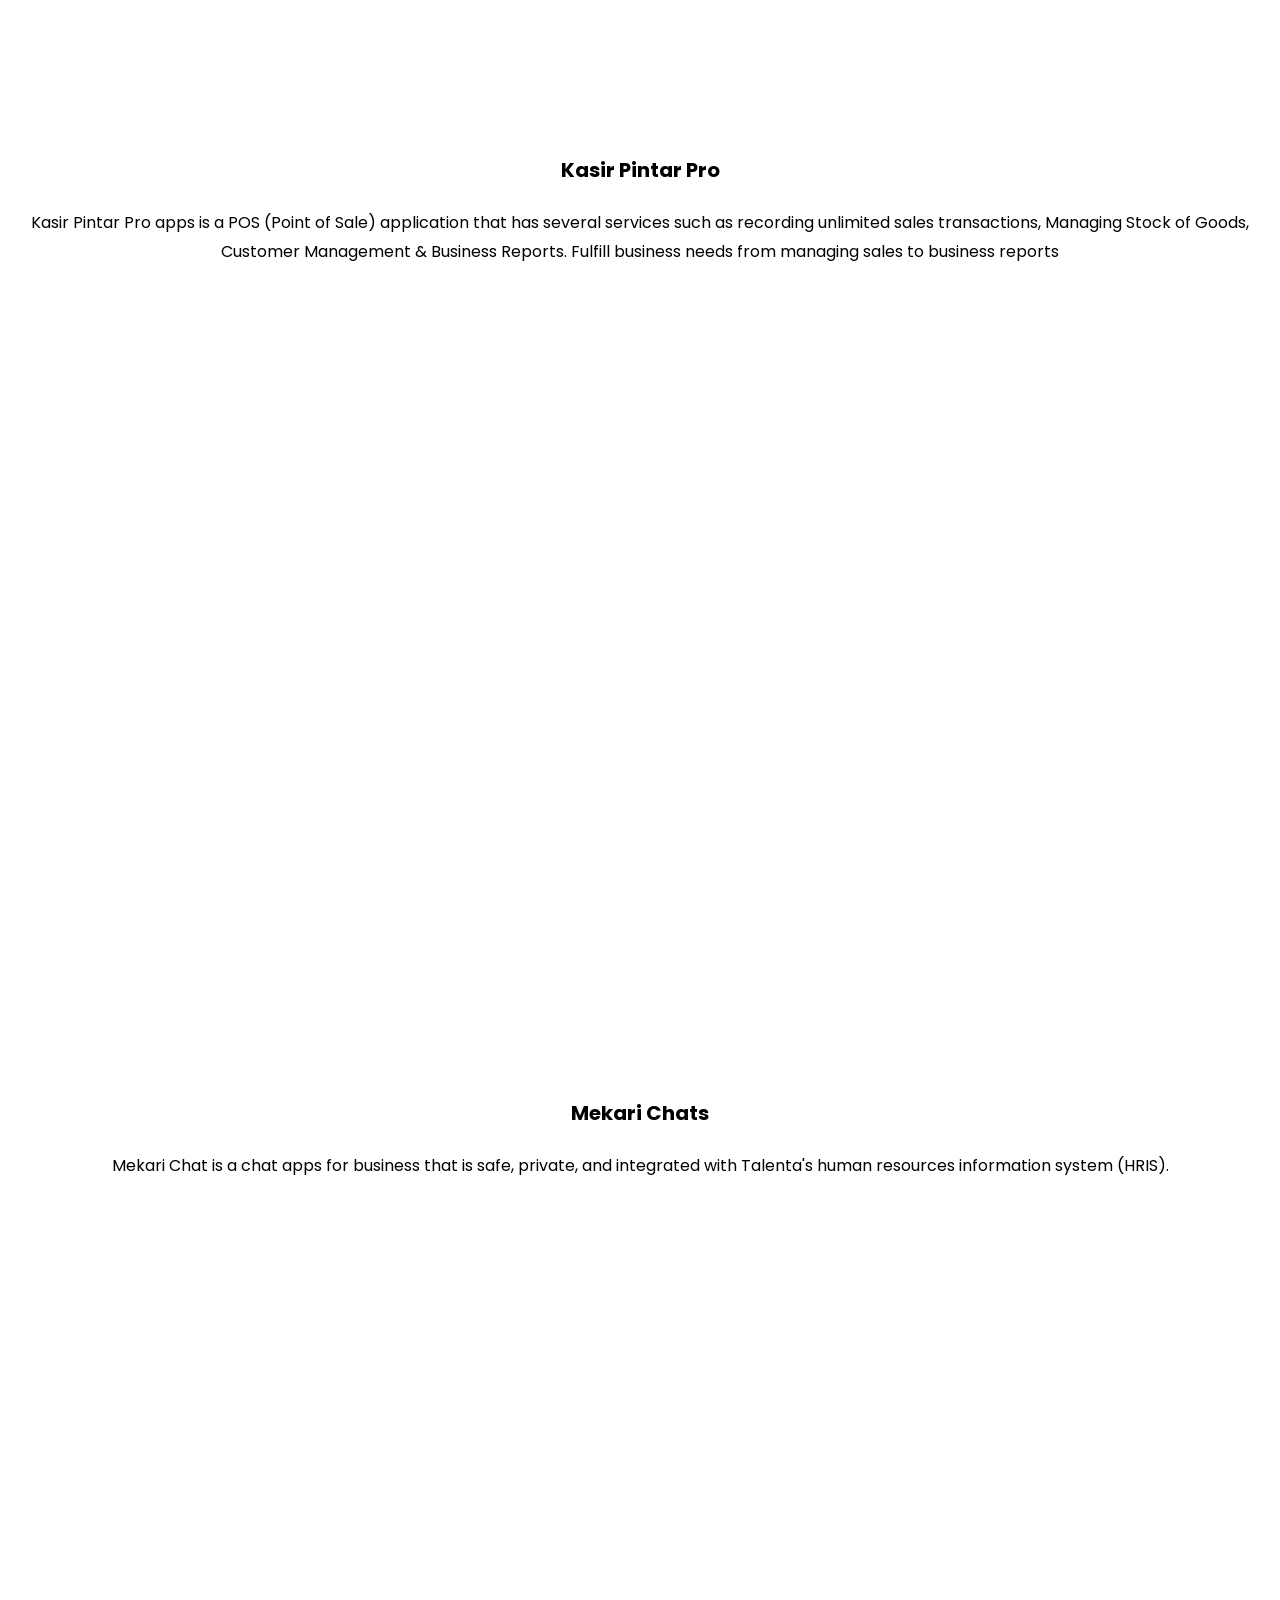
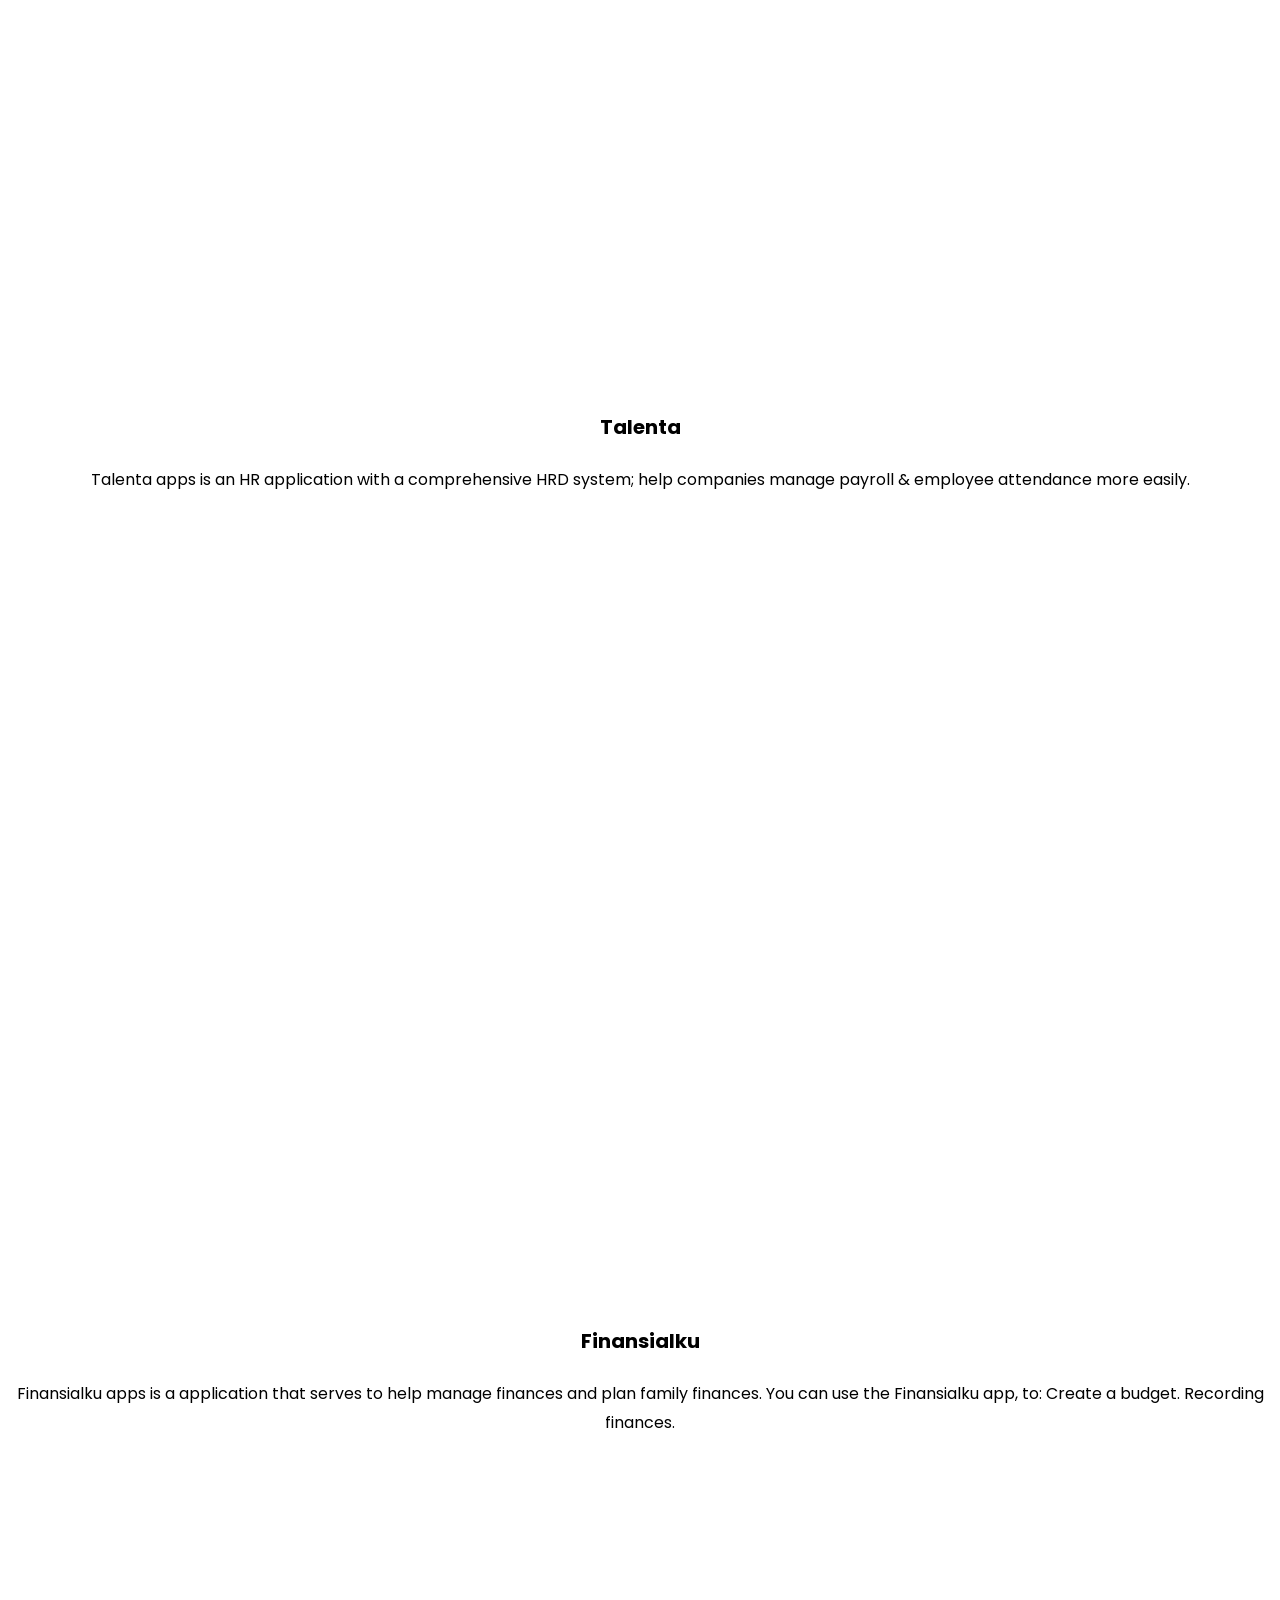
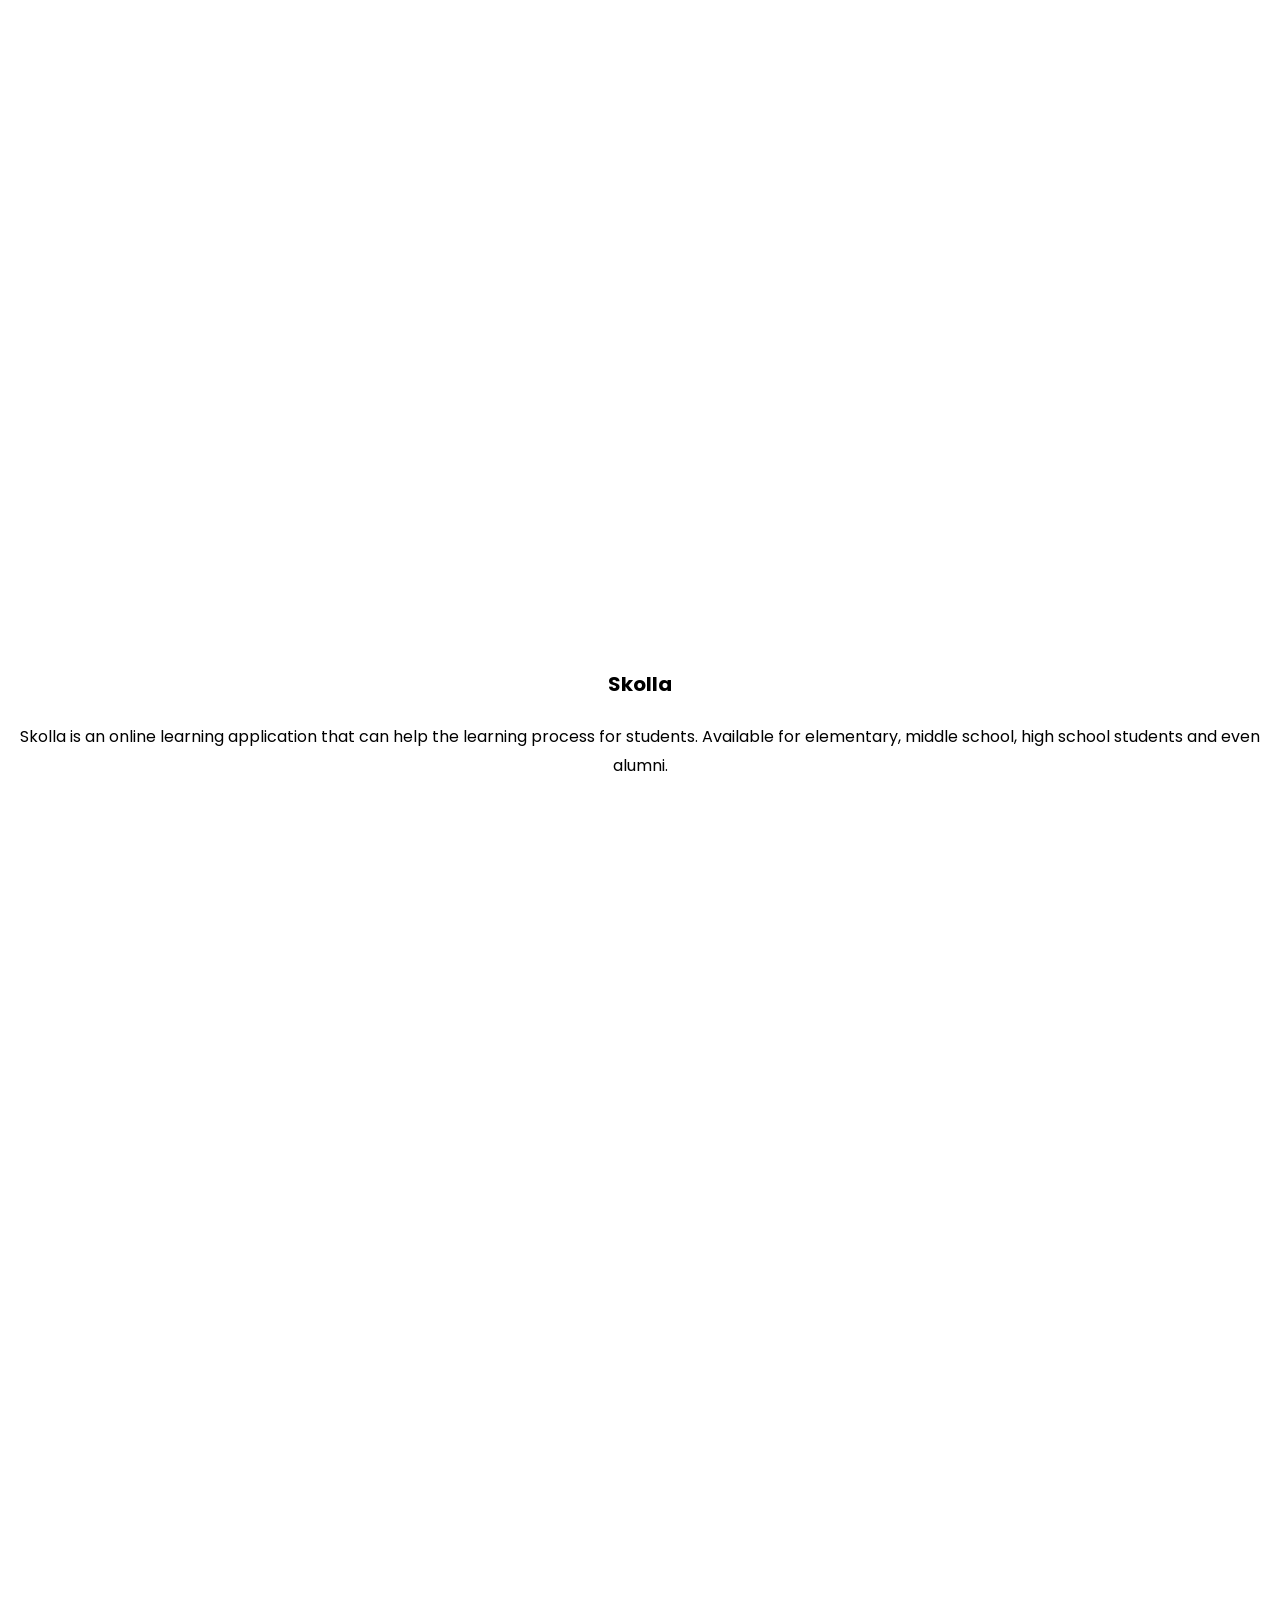
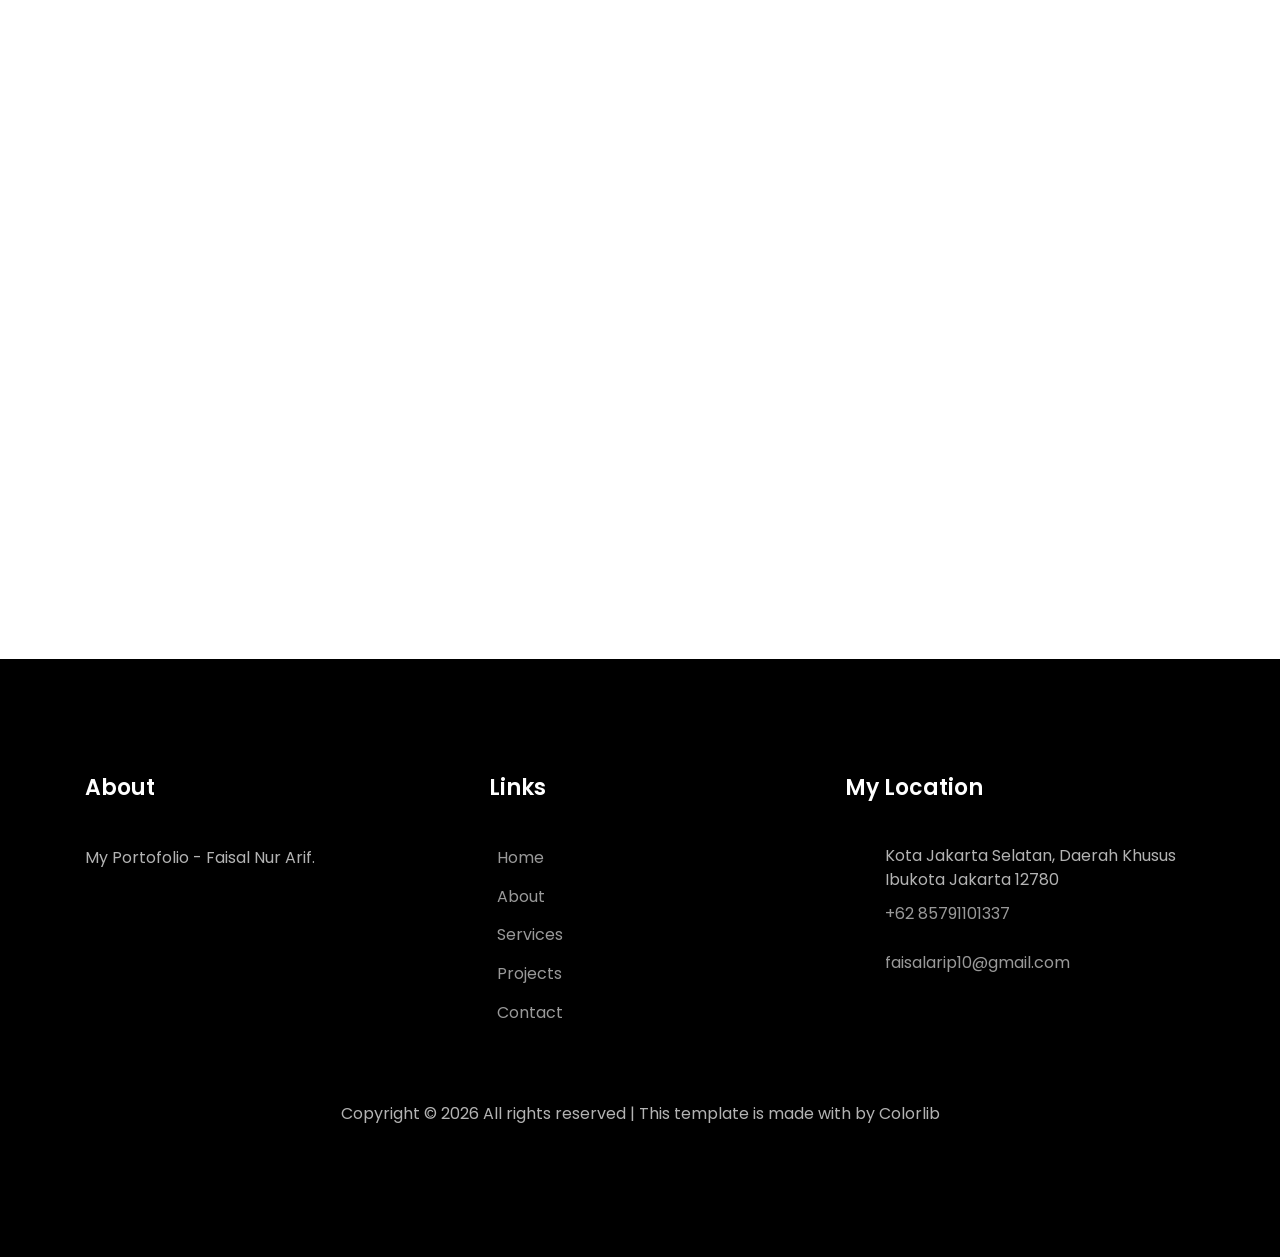
==== commit 06aad8df: "Update portfolio with detailed work experience, skills, education, and professional title" ====
--- a/index.html
+++ b/index.html
@@ -125,7 +125,7 @@
                 <h1 class="big">About</h1>
                 <h2 class="mb-4">About Me</h2>
                 <p>
-                  I am an iOS Software Engineer with 3+ years of experience in
+                  I am an iOS Software Engineer with 4+ years of experience in
                   developing high-quality mobile applications. My expertise
                   spans industries such as e-commerce, education, HR, and
                   retail. I have a proven track record of improving app
@@ -198,9 +198,9 @@
                   <span class="flaticon-ideas"></span>
                 </div>
                 <div class="text pl-3">
-                  <span class="date">2016-2019</span>
-                  <h2>Computer And Network Engineering</h2>
-                  <span class="position">SMK Dharma Bahari Surabaya</span>
+                  <span class="date">Aug 2025 - Dec 2026</span>
+                  <h2>Pursuing Bachelor's Degree in Computer Science</h2>
+                  <span class="position">Universitas Dinamika (STIKOM Surabaya) • Surabaya</span>
                 </div>
               </div>
               <div class="resume-wrap d-flex ftco-animate">
@@ -210,27 +210,21 @@
                   <span class="flaticon-ideas"></span>
                 </div>
                 <div class="text pl-3">
-                  <span class="date">2019-2022</span>
-                  <h2>Information System</h2>
-                  <span class="position"
-                    >Dinamika University (former STIKOM Surabaya)</span
-                  >
-                  <p>
-                    Extracurricular Activities • Linux User Group STIKOM
-                    Surabaya (Organization) • Unit Kegiatan Kerohanian Islam
-                    (Islamic Religious Activity Unit) • LKMM – TD (Latihan
-                    Keterampilan Manajemen Mahasiswa – Tingkat Dasar) • LKMM –
-                    TM (Latihan Keterampilan Manajemen Mahasiswa – Tingkat
-                    Menengah) .
-                  </p>
-                  <p>
-                    Course (Training) • iOS & Swift – iOS APP Development
-                    Bootcamp • Learning Path iOS Developer • Introduce to
-                    Reactive Programming with RxSwift • Career Hack – Become
-                    Competent in Various Situation • Introduce Artificial
-                    Intellegence to Business • Time Management – A Life Hack to
-                    be Productive
-                  </p>
+                  <span class="date">Jan 2019 - Dec 2022</span>
+                  <h2>Associate Of Communications A.Md.I. Kom Information Technology</h2>
+                  <span class="position">Universitas Dinamika (STIKOM Surabaya) • Surabaya, Jawa Timur, Indonesia</span>
+                </div>
+              </div>
+              <div class="resume-wrap d-flex ftco-animate">
+                <div
+                  class="icon d-flex align-items-center justify-content-center"
+                >
+                  <span class="flaticon-ideas"></span>
+                </div>
+                <div class="text pl-3">
+                  <span class="date">Jan 2016 - Dec 2019</span>
+                  <h2>Computer Engineering And Networking</h2>
+                  <span class="position">Vocational High School</span>
                 </div>
               </div>
             </div>
@@ -244,20 +238,21 @@
                   <span class="flaticon-ideas"></span>
                 </div>
                 <div class="text pl-3">
-                  <span class="date">Oct 2017 - Dec 2017</span>
-                  <h2>IT Support Asistant (Internship)</h2>
-                  <span class="position">PT. PLN (Persero) APP Surabaya</span>
+                  <span class="date">Aug 2024 - Present</span>
+                  <h2>Software Engineer - iOS</h2>
+                  <span class="position">ByteDance Ltd.</span>
                   <p>
-                    Assisting my apprentice supervisor in carrying out various
-                    activities related to his job in the Network Technician
-                    field, such as
-                    <br />
-                    - Monitoring network connections between companies.
-                    <br />
-                    - Configuring data sharing via Local Area Network (LAN)
-                    networks
-                    <br />
-                    - Installing network devices for each room
+                    - Integrated ByteIO Tracker SDK into the iOS app (Swift, UIKit, MVVM), enabling 90% GMV attribution tracking and enhancing business metric visibility
+                    <br />
+                    - Implemented ByteIO Tracker across product cards in the Discovery module (Swift, RxSwift), contributing to Flash Sales performance: +0.56% orders per user, +0.28% daily active UV, +5.7% homepage orders per user
+                    <br />
+                    - Content Mirroring (Feed Profile) – Developed mirrored feed profile feature (Swift, UIKit, MVVM, custom video player). Expanded content supply: distributable videos grew from 47k → 12.5M, daily new video publications 2.7k → 128k. Boosted engagement: CTR +11.6%, GPM +64.6%. Improved UX & performance: VV +42.3%, UV CVR +0.05pt; video player first-frame success rate +25.9%, load time -22.9%
+                    <br />
+                    - FPS Optimization: Migrated feed profile VCs from Texture → UIKit, improving FPS +1.8% and halving sample size, reducing technical debt while aligning with iOS best practices
+                    <br />
+                    - Discovery Refactor: Refactored DiscoveryParentViewModel API fetching mechanism, making codebase more readable, maintainable, and scalable
+                    <br />
+                    Skills: Swift, UIKit, MVVM, RxSwift, Custom Video Player, Performance Optimization, API Integration
                   </p>
                 </div>
               </div>
@@ -269,22 +264,25 @@
                   <span class="flaticon-ideas"></span>
                 </div>
                 <div class="text pl-3">
-                  <span class="date">Feb 2021 - Sep 2021</span>
-                  <h2>iOS Developer</h2>
-                  <span class="position">PT. Kasir Pintar Internasional </span>
+                  <span class="date">Aug 2023 - Aug 2024</span>
+                  <h2>Software Engineer - iOS</h2>
+                  <span class="position">PT. Tokopedia </span>
                   <p>
-                    <br />
-                    - Maintain and develop new features for the iOS mobile App
-                    with collaboration from the Product team
-                    <br />
-                    - Define and planning a new features that applied in apps
-                    <br />
-                    - Responsible to improve the performance of the app with the
-                    implementation of MVC design pattern
-                    <br />
-                    Skills - SQLite · Model-View-Controller (MVC) ·
-                    AsyncDisplayKit (Texture) · REST APIs · UIKit · Swift
-                    (Programming Language)
+                    - Delivered Partial Order Fulfillment (Swift, UIKit, MVVM, REST API) enabling sellers to manage inventory efficiently, reducing delays and improving customer satisfaction
+                    <br />
+                    - Built and optimized the Daily Benefit feature (Swift, VIPER, RxSwift, GRPC), incorporating coupon bundles and milestones: +2.66% main orders, +3.45% conversion rate, +3.56% repurchase rate, improving engagement across multiple scenarios
+                    <br />
+                    - Designed and shipped Content Switcher (UIKit, AsyncDisplayKit, RxSwift) on the Deals page: Boosted GMV by 178%, Paid orders by 73%, and user clicks by 53%
+                    <br />
+                    - Enhanced accessibility by expanding Daily Benefit entrance to bottom navigation (Swift, UIKit, Texture, MVVM), improving new user retention by 5%
+                    <br />
+                    - Led GRPC bandwidth optimization (Swift, Networking layer refactor), reducing backend usage by 45% (7.62 → 4.47 RPS)
+                    <br />
+                    - Bedug Berhadiah (Ramadan Event Feature) – Delivered Surprise Giftbox on Promo Hari Ini page (UIKit, RxSwift, MVVM). Increased iOS event metrics: GMV/user +3.74%, main orders/user +1.06%, CO +0.77%, AOV +2.56%, Payment Penetration +0.52%
+                    <br />
+                    - Misi Belanja (Daily Benefit Quest) – Designed and shipped multiple iterations of shopping quest feature (Swift, GRPC, VIPER). Consistently improved business metrics: GMV/user +1.46%, main orders/user +0.75%, RPD7 +0.83%, RPR30 +0.47%, voucher penetration +1.15%. Delivered sustainable ROI: ROAS 13.97, ROI2 1.22, short-term ROI 0.64
+                    <br />
+                    Skills: Swift, UIKit, VIPER, MVVM, RxSwift, GRPC, AsyncDisplayKit, REST API, Performance Optimization
                   </p>
                 </div>
               </div>
@@ -296,30 +294,15 @@
                   <span class="flaticon-ideas"></span>
                 </div>
                 <div class="text pl-3">
-                  <span class="date">Sep 2021 - Mar 2022</span>
-                  <h2>iOS Developer (Internship)</h2>
-                  <span class="position"
-                    >PT. Mid Solusi Nusantar (Mekari)
-                  </span>
+                  <span class="date">Aug 2022 - Aug 2023</span>
+                  <h2>iOS Developer</h2>
+                  <span class="position">Skolla</span>
                   <p>
-                    <br />
-                    - Handle two project iOS Apps, Mekari Chat and Talenta apps
-                    <br />
-                    - Participated in applied and planned some Engineering
-                    Initiative and Product Initiative
-                    <br />
-                    - Maintain and develop new features for the iOS mobile App
-                    with collaboration from the Product team
-                    <br />
-                    - Responsible to improve the performance of the app with the
-                    implementation of MVP-C design pattern for Mekari Chat, MVVM
-                    design pattern for Talenta, and the reusable component
-                    <br />
-                    - Prevent and minimize errors or bugs by conducting some
-                    automated test (unit test).
-                    <br />
-                    Skills: MVP+C · Qiscus · MVVM · UIKit · Swift (Programming
-                    Language)
+                    - Developed intuitive UI with VIPER architecture + UIKit, improving readability and accessibility, resulting in +10% user engagement
+                    <br />
+                    - Implemented Live Class, Live Chat, and Consultation (WebSocket, RxSwift, UIKit), improving user engagement by 12%
+                    <br />
+                    Skills: Swift, UIKit, VIPER, WebSocket, RxSwift
                   </p>
                 </div>
               </div>
@@ -331,24 +314,13 @@
                   <span class="flaticon-ideas"></span>
                 </div>
                 <div class="text pl-3">
-                  <span class="date">Dec 2021 - Mar 2022</span>
-                  <h2>iOS Developer (Freelancer)</h2>
-                  <span class="position"
-                    >PT. Solusi Finansialku Indonesia
-                  </span>
+                  <span class="date">Sep 2021 - Mar 2022</span>
+                  <h2>iOS Developer Intern</h2>
+                  <span class="position">PT Mid Solusi Nusantara (Mekari)</span>
                   <p>
-                    - Participated in applied new feature in Finansialku apps
-                    <br />
-                    - Maintanance and Bug Fixing of the existing features
-                    <br />
-                    - Designed applications within Apple's Swift environment,
-                    applying all necessary parameters to comply with ecosystem.
-                    <br />
-                    - Responsible to improve the performance of the app with the
-                    implementation of MVVM and RxSwift design pattern
-                    <br />
-                    Skills: MVVM · Realm · UIKit · RxSwift · Swift (Programming
-                    Language)
+                    - Built and shipped Mekari Chat & Talenta apps (Swift, Firebase, REST API), increasing user engagement by 7% and reducing app bugs by 23%
+                    <br />
+                    Skills: Swift, Firebase, REST API, MVP-C, MVVM, UIKit
                   </p>
                 </div>
               </div>
@@ -360,25 +332,15 @@
                   <span class="flaticon-ideas"></span>
                 </div>
                 <div class="text pl-3">
-                  <span class="date">Aug 2022 - Aug 2023</span>
+                  <span class="date">Feb 2021 - Sep 2021</span>
                   <h2>iOS Developer</h2>
-                  <span class="position">PT. Teman Satu Skolla (Skolla) </span>
+                  <span class="position">Pt Kasir Pintar</span>
                   <p>
-                    - Handle for end to end from define, plan and develop
-                    features into release through App Store
-                    <br />
-                    - Participated in applied new feature in apps
-                    <br />
-                    - Maintenance and Bug Fixing of the existing features
-                    <br />
-                    - Designed applications within Apple's Swift environment,
-                    applying all necessary parameters to comply with ecosystem.
-                    <br />
-                    - Responsible to improve the performance of the app with the
-                    implementation of VIPER and RxSwift design pattern
-                    <br />
-                    Skills: VIPER · OSS · Realm · UIKit · RxSwift · Swift
-                    (Programming Language)
+                    - Optimized SQLite queries in Swift, reducing offline data retrieval time by 40%, improving transaction reporting
+                    <br />
+                    - Integrated AsyncDisplayKit (Texture) for rendering, reducing UI load times by 9%, enhancing retention
+                    <br />
+                    Skills: Swift, SQLite, AsyncDisplayKit (Texture), UIKit, REST APIs
                   </p>
                 </div>
               </div>
@@ -390,56 +352,14 @@
                   <span class="flaticon-ideas"></span>
                 </div>
                 <div class="text pl-3">
-                  <span class="date">Aug 2023 - Present </span>
-                  <h2>Software Engineer - iOS</h2>
-                  <span class="position">PT. Tokopedia </span>
-                  <section>
-                    <h2>Key Achievements</h2>
-                    <ul>
-                      <li>
-                        Enhanced feature compatibility by migrating all product
-                        cards to version 5 within 6 months, resulting in a 3.50%
-                        rise observed in the first half of the year in Gross
-                        Merchandise Value (GMV).
-                      </li>
-                      <li>
-                        Successfully integrated the ByteIO Tracker into the
-                        existing iOS application, marking a critical milestone
-                        in Phase 1 of the deployment. The impact on Business
-                        Metrics is over 90% GMV attribution, significantly
-                        enhancing our ability to trace the gross merchandise
-                        value.
-                      </li>
-                      <li>
-                        Successfully created and enabled a Partial Order
-                        Fulfillment feature without any issues that allows
-                        sellers to manage their inventory and orders more
-                        effectively, reducing delays and increasing customer
-                        satisfaction.
-                      </li>
-                      <li>
-                        Delivered the daily benefit feature on iOS apps by
-                        utilizing coupon bundles and milestones, bringing
-                        impacts such as:
-                        <ul>
-                          <li>Main orders/u +2.66%(sig)</li>
-                          <li>CO +3.45%(sig)</li>
-                          <li>Payment penetration 1.49%(sig)</li>
-                          <li>Main orders/u normal +2.35%(sig)</li>
-                          <li>CO +2.32%(sig)</li>
-                          <li>Repurchase rate V1 RPD7 +3.56%(sig)</li>
-                        </ul>
-                      </li>
-                      <li>
-                        Delivered the content switcher feature on iOS apps by
-                        reducing tabs on the Deals and restructuring the
-                        filtering mechanism. The feature has a positive impact
-                        in terms of GMV (+178%), Paid orders (+73%) of the Deals
-                        page, and a significant increase in unique user clicks
-                        (+53%).
-                      </li>
-                    </ul>
-                  </section>
+                  <span class="date">Oct 2017 - Dec 2017</span>
+                  <h2>Information Technology Support Technician</h2>
+                  <span class="position">Pt Pln</span>
+                  <p>
+                    - Achieved a 5% reduction in IT support ticket resolution time through implementation of proactive maintenance procedures
+                    <br />
+                    Skills: IT Support, Network Administration, System Maintenance
+                  </p>
                 </div>
               </div>
             </div>
@@ -451,27 +371,16 @@
                   <h2>Skills</h2>
                   <ul>
                     <li>
-                      <strong>iOS Development:</strong> Swift, Xcode, UIKit,
-                      VIPER, TCA, RxSwift, MVVM, AsyncDisplayKit (Texture),
-                      RxCocoa, Cocoa, iOS SDK
+                      <strong>iOS Development:</strong> Xcode, VIPER, UIKit, TCA, Swift, SQLite, RxSwift, MVVM, Jenkins, AsyncDisplayKit (Texture), RxCocoa
                     </li>
                     <li>
-                      <strong>Backend:</strong> Java, PHP, RESTful APIs, GraphQL
-                    </li>
-                    <li><strong>Database:</strong> SQLite</li>
-                    <li><strong>Build & CI/CD:</strong> Jenkins</li>
-                    <li>
-                      <strong>Tools & Libraries:</strong> Firebase, ByteIO
-                      Tracker, Combine, CoreData
+                      <strong>Front End:</strong> Firebase, Javascript, Bootstrap, HTML, CSS
                     </li>
                     <li>
-                      <strong>Performance Optimization:</strong> Optimized
-                      SQLite queries (40% faster retrieval), implemented
-                      AsyncDisplayKit (9% faster loading)
+                      <strong>Backend:</strong> Java, PHP, RESTful APIs, GQL (GraphQL)
                     </li>
                     <li>
-                      <strong>Other:</strong> Team player, Detail-oriented,
-                      Curious mindset, Problem-solving
+                      <strong>Soft Skills:</strong> Team player, Bias for Action, Deliver Result, Result Oriented, Detail Oriented, Curious Oriented
                     </li>
                   </ul>
                 </section>
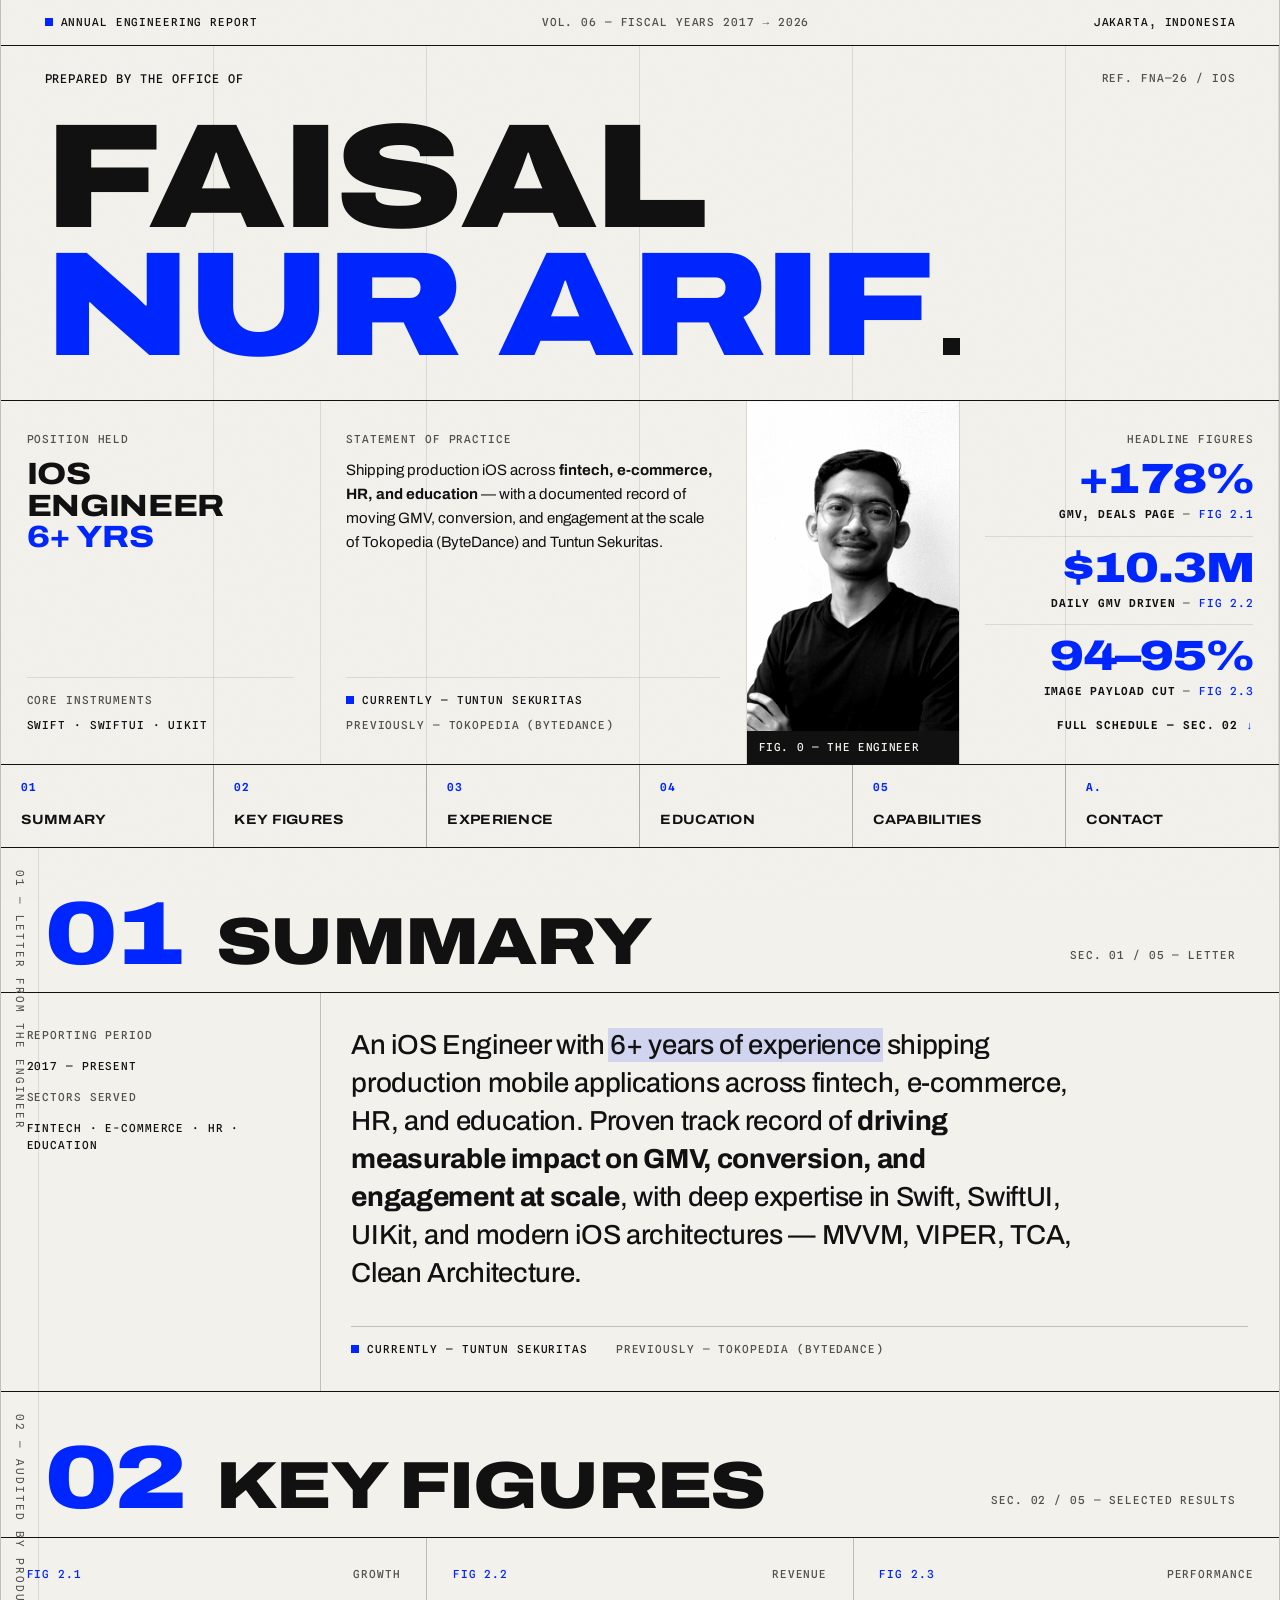
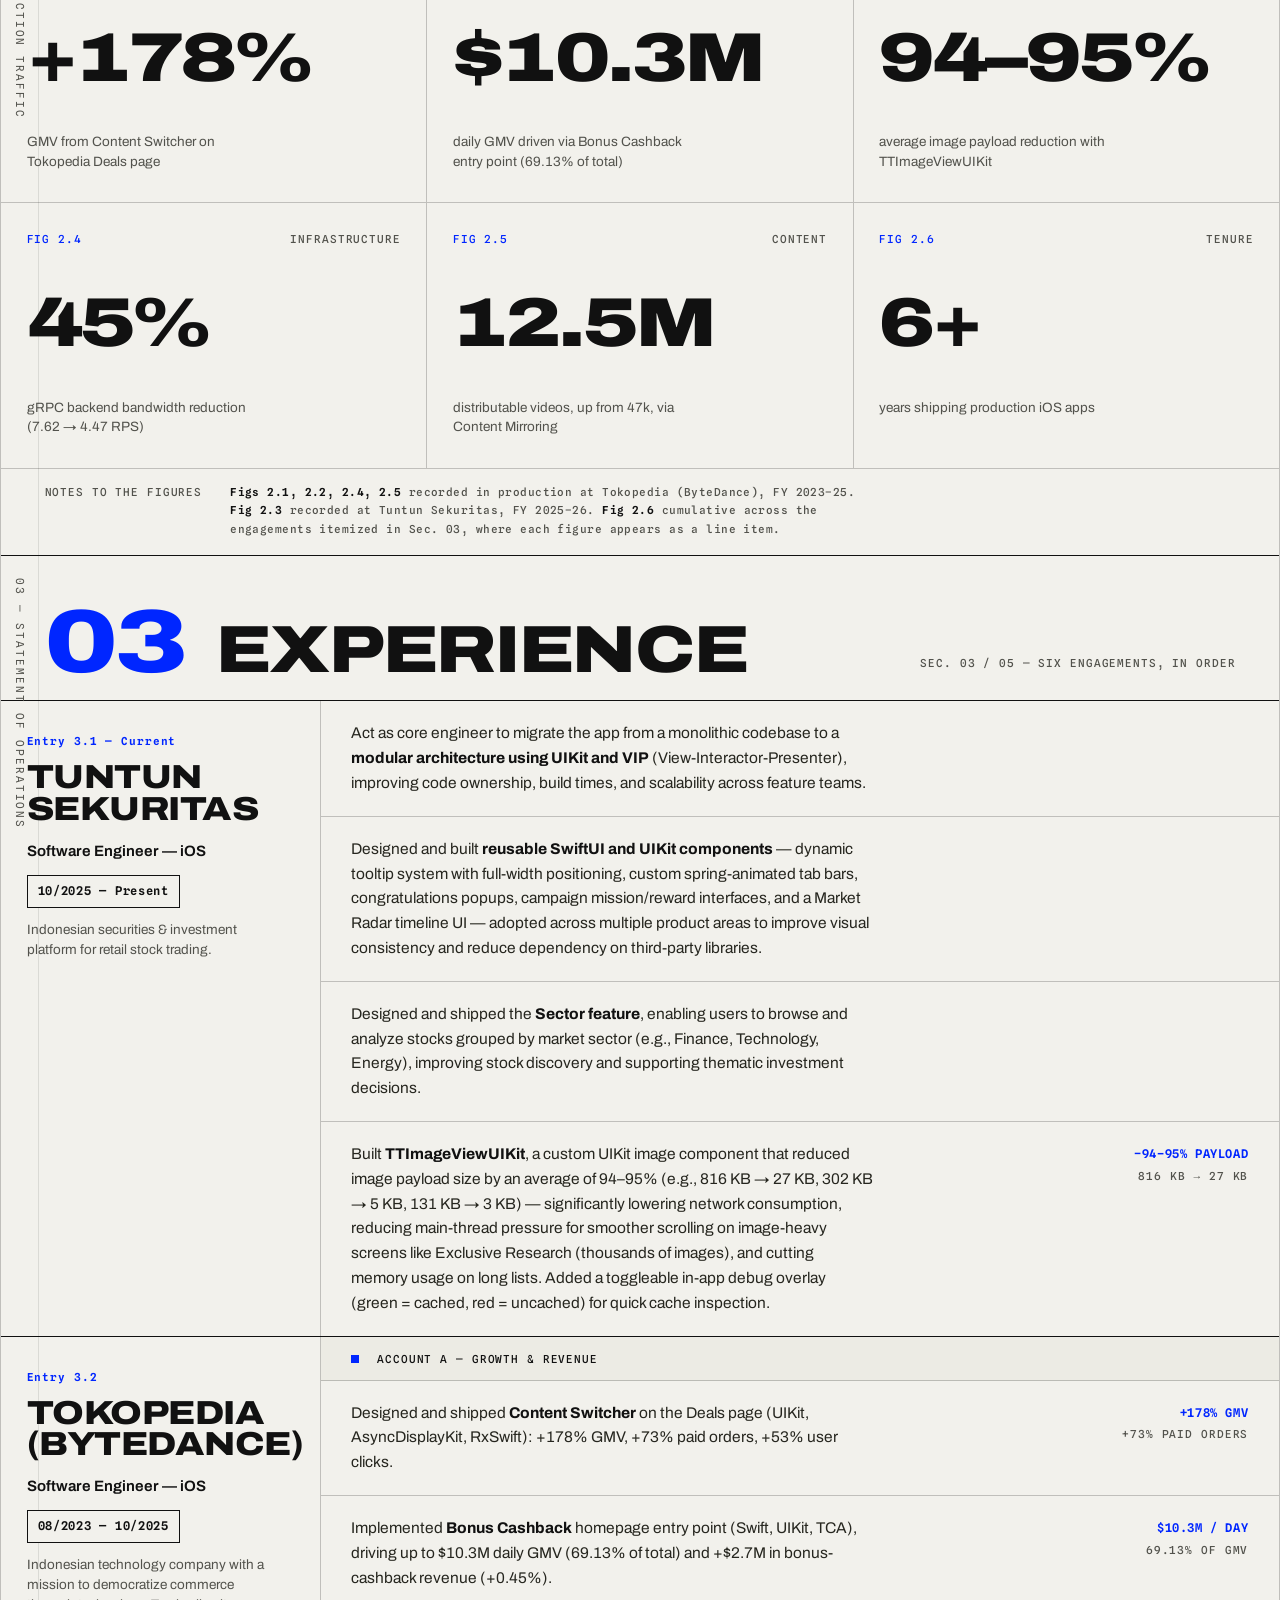
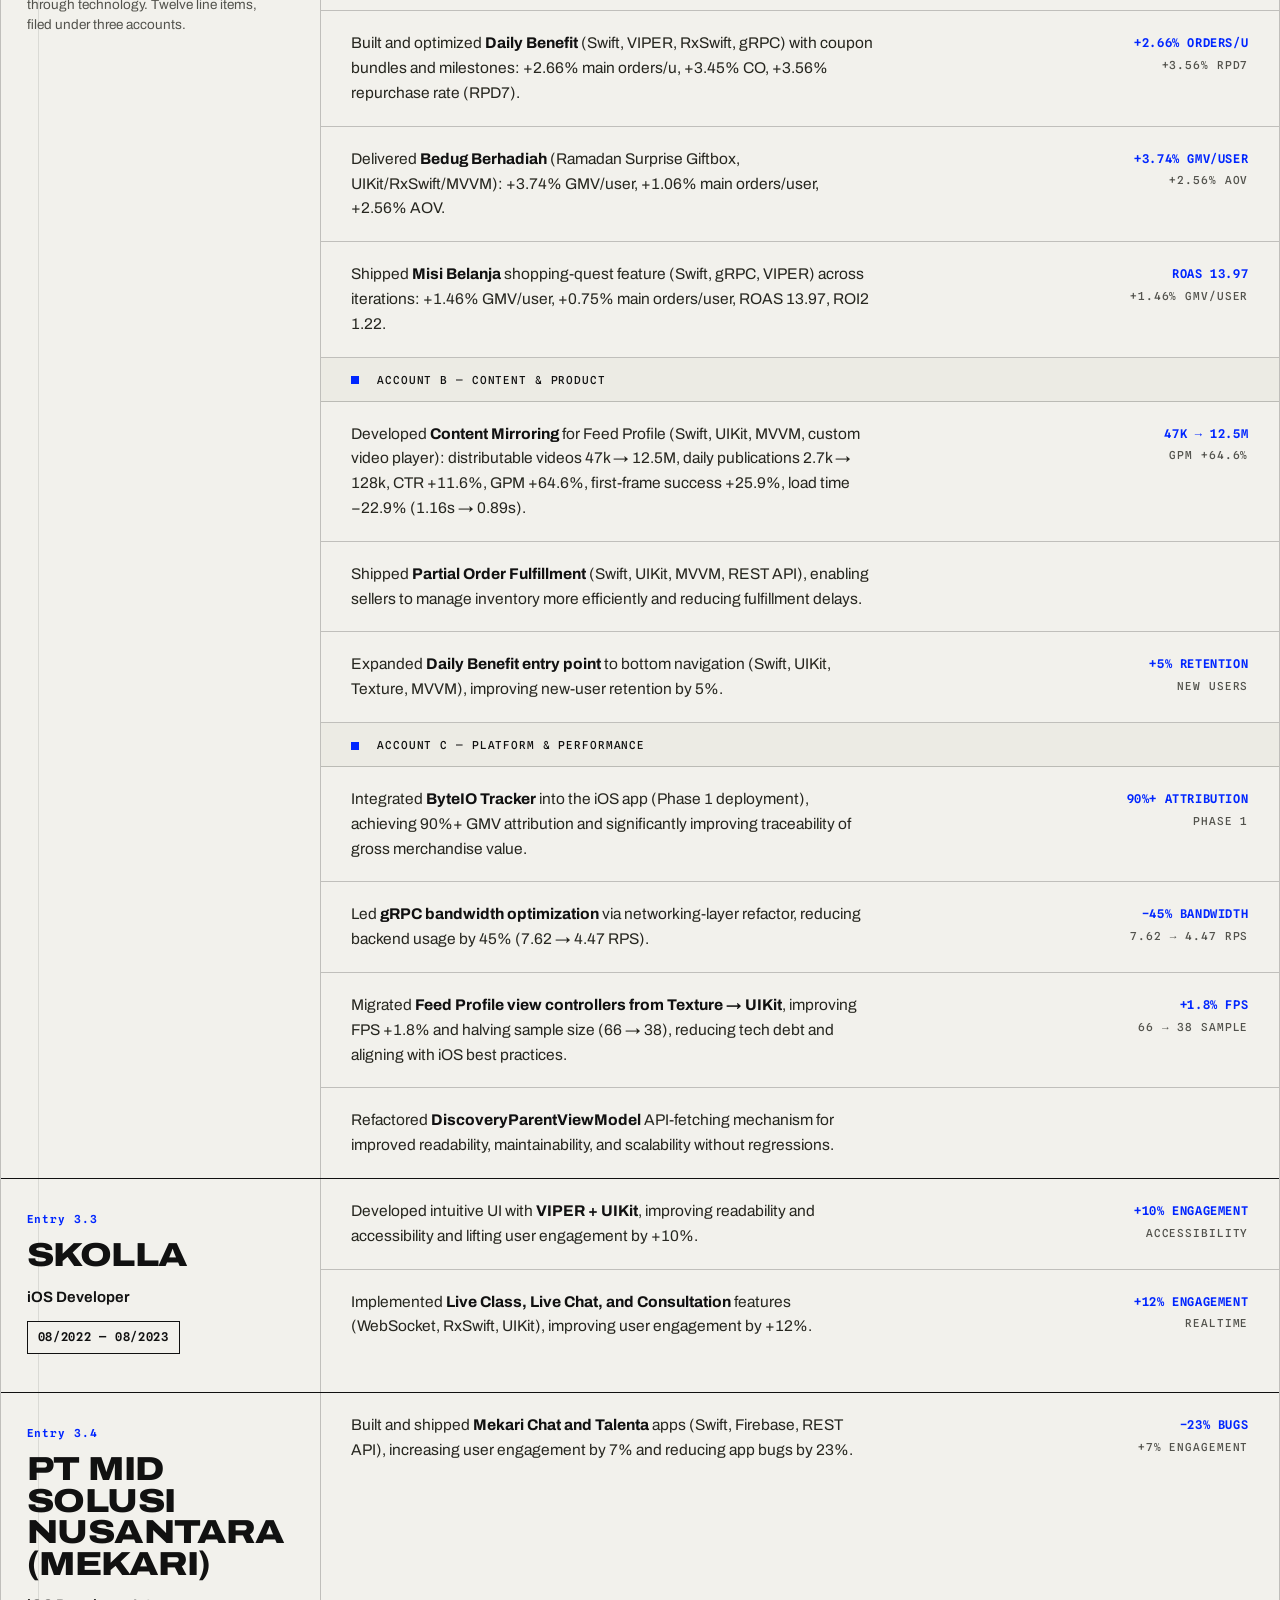
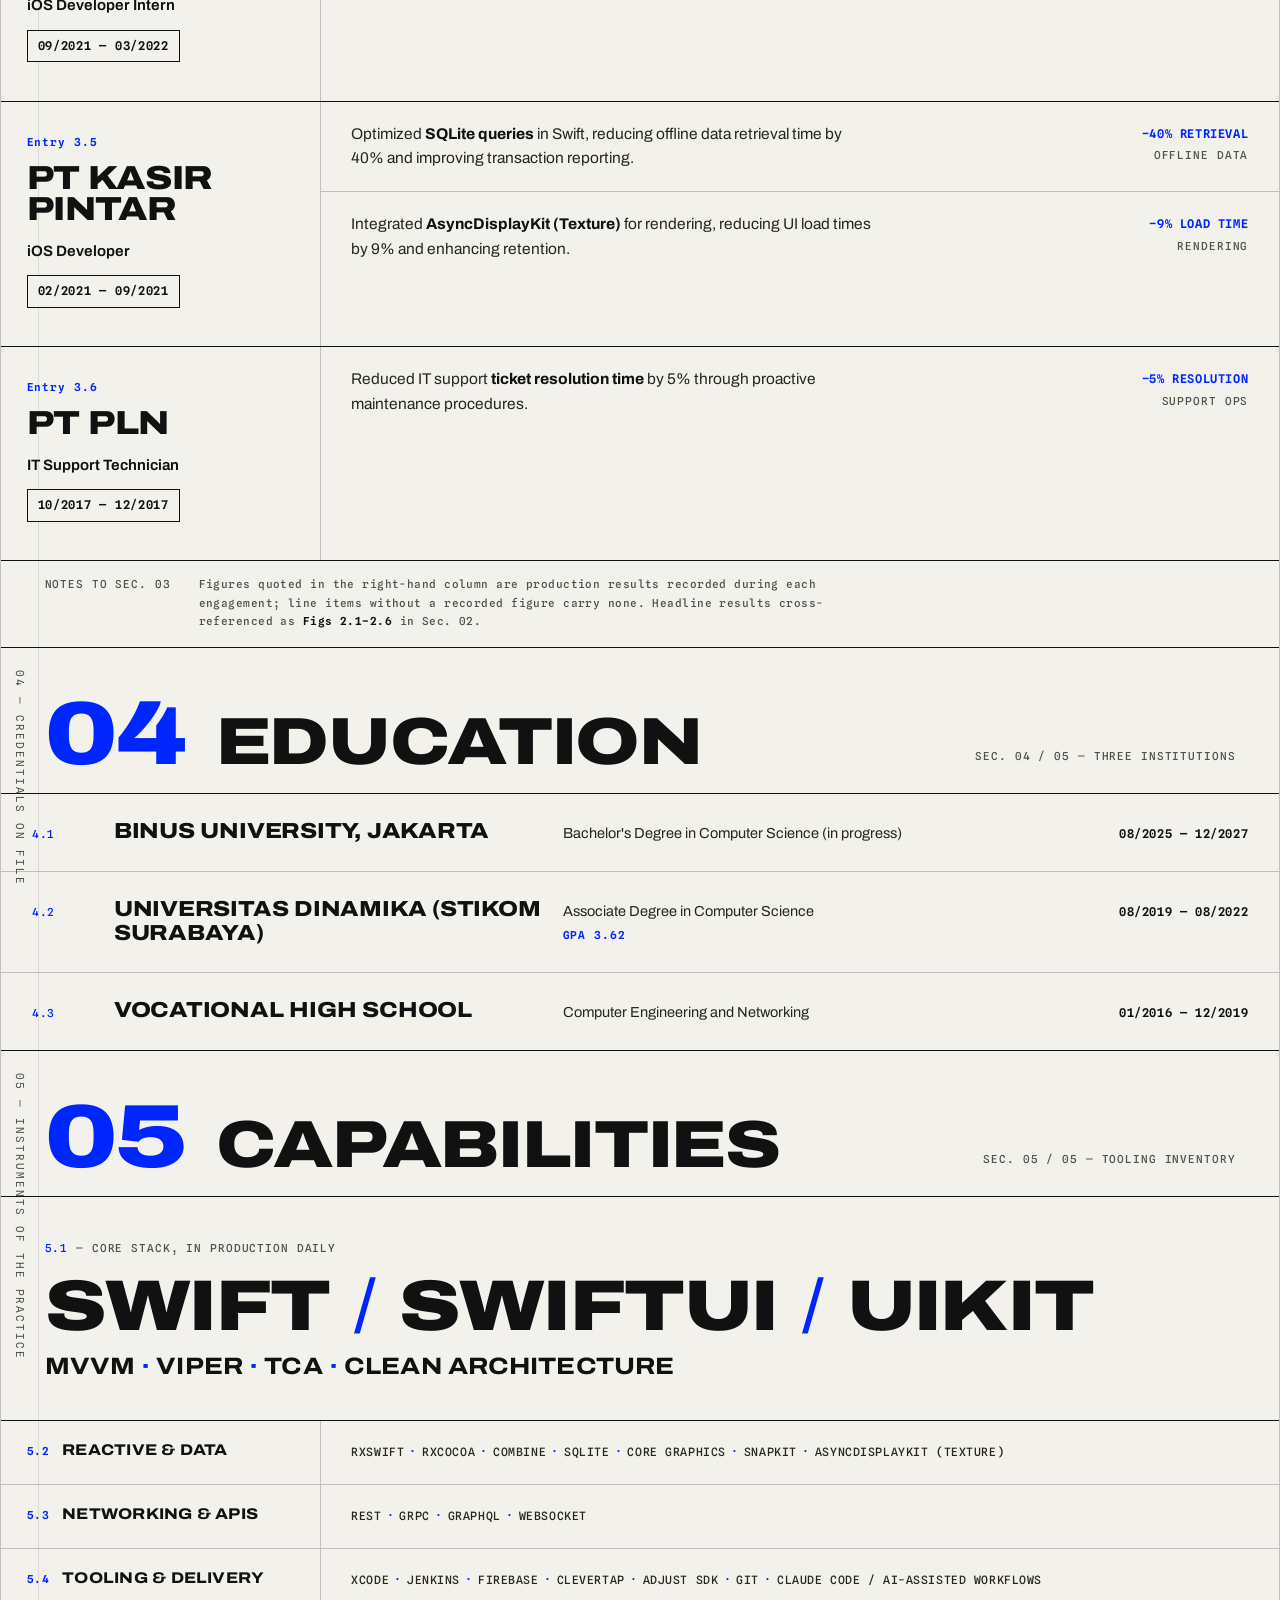
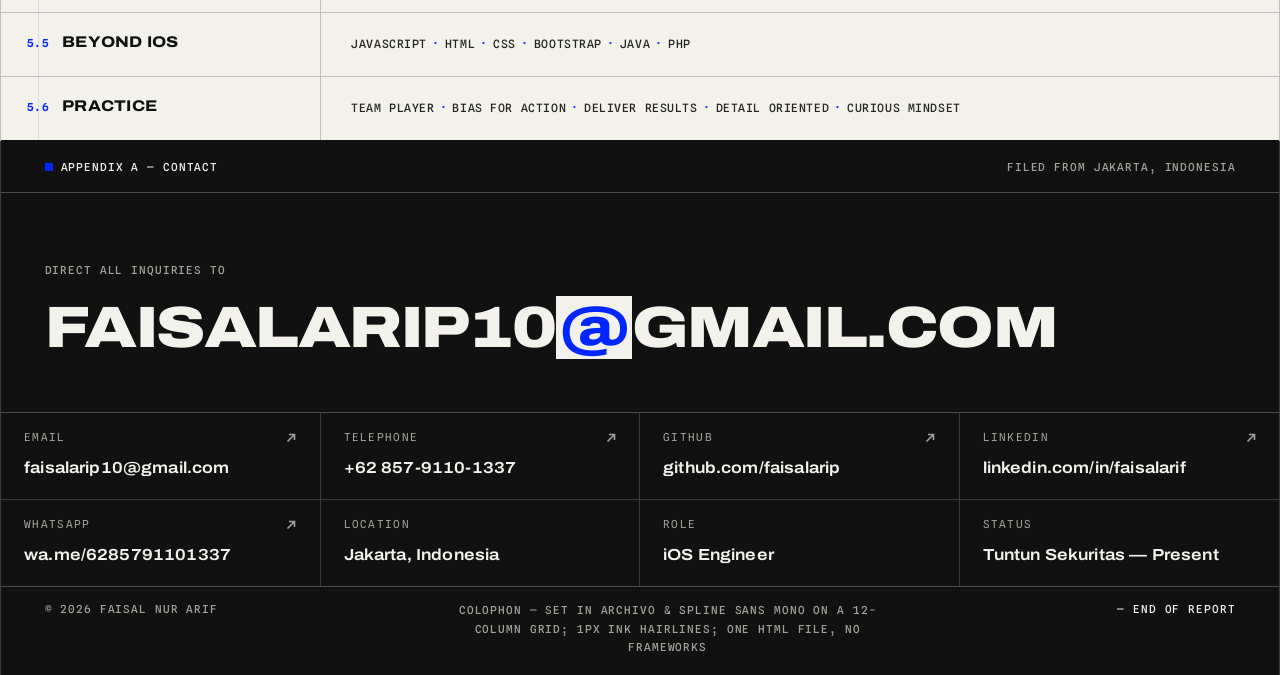
==== commit 4dab5633: "feat(site): rebuild portfolio with swiss annual-report design - single self-contained index.html, ar" ====
--- a/index.html
+++ b/index.html
@@ -1,1310 +1,1006 @@
 <!DOCTYPE html>
 <html lang="en">
-  <head>
-    <title>My Portofolio</title>
-    <meta charset="utf-8" />
-    <meta
-      name="viewport"
-      content="width=device-width, initial-scale=1, shrink-to-fit=no"
-    />
-
-    <link
-      href="https://fonts.googleapis.com/css?family=Poppins:100,200,300,400,500,600,700,800,900"
-      rel="stylesheet"
-    />
-
-    <link rel="stylesheet" href="css/open-iconic-bootstrap.min.css" />
-    <link rel="stylesheet" href="css/animate.css" />
-
-    <link rel="stylesheet" href="css/owl.carousel.min.css" />
-    <link rel="stylesheet" href="css/owl.theme.default.min.css" />
-    <link rel="stylesheet" href="css/magnific-popup.css" />
-
-    <link rel="stylesheet" href="css/aos.css" />
-
-    <link rel="stylesheet" href="css/ionicons.min.css" />
-
-    <link rel="stylesheet" href="css/flaticon.css" />
-    <link rel="stylesheet" href="css/icomoon.css" />
-    <link rel="stylesheet" href="css/style.css" />
-  </head>
-
-  <body data-spy="scroll" data-target=".site-navbar-target" data-offset="300">
-    <nav
-      class="navbar navbar-expand-lg navbar-light ftco_navbar ftco-navbar-light site-navbar-target"
-      id="ftco-navbar"
-    >
-      <div class="container">
-        <a class="navbar-brand" href="index.html"><span>P</span>ortofolio</a>
-        <button
-          class="navbar-toggler js-fh5co-nav-toggle fh5co-nav-toggle"
-          type="button"
-          data-toggle="collapse"
-          data-target="#ftco-nav"
-          aria-controls="ftco-nav"
-          aria-expanded="false"
-          aria-label="Toggle navigation"
-        >
-          <span class="oi oi-menu"></span> Menu
-        </button>
-
-        <div class="collapse navbar-collapse" id="ftco-nav">
-          <ul class="navbar-nav nav ml-auto">
-            <li class="nav-item">
-              <a href="#home-section" class="nav-link"><span>Home</span></a>
-            </li>
-            <li class="nav-item">
-              <a href="#about-section" class="nav-link"><span>About</span></a>
-            </li>
-            <li class="nav-item">
-              <a href="#resume-section" class="nav-link"><span>Resume</span></a>
-            </li>
-            <li class="nav-item">
-              <a href="#projects-section" class="nav-link"
-                ><span>Projects</span></a
-              >
-            </li>
-            <li class="nav-item">
-              <a href="#contact-section" class="nav-link"
-                ><span>Contact</span></a
-              >
-            </li>
-          </ul>
-        </div>
-      </div>
+<head>
+<meta charset="UTF-8">
+<meta name="viewport" content="width=device-width, initial-scale=1.0">
+<title>Faisal Nur Arif — iOS Engineer</title>
+<meta name="description" content="Faisal Nur Arif — iOS Engineer in Jakarta. 6+ years shipping production iOS across fintech and e-commerce: +178% GMV, $10.3M daily GMV.">
+<link rel="canonical" href="https://faisalarip.github.io/">
+<meta property="og:type" content="website">
+<meta property="og:title" content="Faisal Nur Arif — iOS Engineer">
+<meta property="og:description" content="Annual engineering report. 6+ years of production iOS: +178% GMV, $10.3M daily GMV, 94–95% image payload reduction.">
+<meta property="og:url" content="https://faisalarip.github.io/">
+<meta property="og:image" content="https://faisalarip.github.io/images/og-card.jpg">
+<meta property="og:image:width" content="1200">
+<meta property="og:image:height" content="630">
+<meta property="og:image:alt" content="Faisal Nur Arif — iOS Engineer. Annual engineering report cover with headline figures.">
+<meta name="twitter:card" content="summary_large_image">
+<meta name="twitter:image" content="https://faisalarip.github.io/images/og-card.jpg">
+<meta name="twitter:title" content="Faisal Nur Arif — iOS Engineer">
+<meta name="twitter:description" content="Annual engineering report. 6+ years of production iOS: +178% GMV, $10.3M daily GMV, 94–95% image payload reduction.">
+<link rel="icon" type="image/png" sizes="32x32" href="images/favicon-32.png">
+<link rel="icon" type="image/svg+xml" href="data:image/svg+xml,%3Csvg xmlns='http://www.w3.org/2000/svg' viewBox='0 0 64 64'%3E%3Crect width='64' height='64' fill='%230026FF'/%3E%3Cpath d='M18 14h30v8H28v10h17v8H28v18h-10z' fill='%23F2F1EC'/%3E%3C/svg%3E">
+<link rel="preconnect" href="https://fonts.googleapis.com">
+<link rel="preconnect" href="https://fonts.gstatic.com" crossorigin>
+<link href="https://fonts.googleapis.com/css2?family=Archivo:ital,wdth,wght@0,62..125,300..900&family=Spline+Sans+Mono:wght@400;500;600&display=swap" rel="stylesheet">
+<style>
+/* ================= TOKENS ================= */
+:root{
+  --paper:#F2F1EC;
+  --paper-2:#ECEBE4;
+  --ink:#111111;
+  --ink-2:#52524C;
+  --blue:#0026FF;
+  --hair:rgba(17,17,17,.22);
+  --hair-soft:rgba(17,17,17,.10);
+  --frame-max:1408px;
+  --pad:clamp(16px,3.4vw,48px);
+  --ease:cubic-bezier(.65,0,.25,1);
+  --t:220ms;
+  --mono:"Spline Sans Mono",ui-monospace,SFMono-Regular,Menlo,monospace;
+  --grot:"Archivo",Helvetica,Arial,sans-serif;
+}
+*{margin:0;padding:0;box-sizing:border-box}
+html{scroll-behavior:smooth}
+body{
+  font-family:var(--grot);
+  font-size:16px;line-height:1.55;
+  color:var(--ink);
+  background:
+    linear-gradient(180deg,rgba(17,17,17,.025),rgba(17,17,17,0) 240px),
+    var(--paper);
+  -webkit-font-smoothing:antialiased;
+  font-variant-numeric:tabular-nums;
+  overflow-x:hidden;
+}
+/* film grain */
+body::after{
+  content:"";position:fixed;inset:0;z-index:99;pointer-events:none;
+  background-image:url("data:image/svg+xml,%3Csvg xmlns='http://www.w3.org/2000/svg' width='180' height='180'%3E%3Cfilter id='n'%3E%3CfeTurbulence type='fractalNoise' baseFrequency='0.9' numOctaves='2' stitchTiles='stitch'/%3E%3C/filter%3E%3Crect width='180' height='180' filter='url(%23n)' opacity='0.5'/%3E%3C/svg%3E");
+  opacity:.05;mix-blend-mode:multiply;
+}
+::selection{background:var(--blue);color:var(--paper)}
+a{color:inherit;text-decoration-thickness:1px;text-underline-offset:3px}
+:focus-visible{outline:2px solid var(--blue);outline-offset:3px}
+img{display:block;max-width:100%}
+ul{list-style:none}
+.hero-grid>*,.xp-grid>*,.figs>*,.letter>*,.cap-row>*,.ft-grid>*{min-width:0}
+
+/* ================= FRAME ================= */
+.frame{
+  max-width:var(--frame-max);margin:0 auto;
+  border-left:1px solid var(--hair);border-right:1px solid var(--hair);
+  background:var(--paper);
+  position:relative;
+}
+.sec{border-bottom:1px solid var(--ink);position:relative}
+.pad{padding-left:var(--pad);padding-right:var(--pad)}
+
+/* mono micro-type */
+.m{font-family:var(--mono);font-size:11px;letter-spacing:.08em;text-transform:uppercase;font-weight:500}
+.m2{color:var(--ink-2)}
+.sq{display:inline-block;width:8px;height:8px;background:var(--blue);margin-right:8px;flex:none}
+
+/* vertical rail label */
+.rail{
+  position:absolute;top:0;bottom:0;left:0;width:38px;
+  border-right:1px solid var(--hair-soft);
+  display:flex;align-items:flex-start;justify-content:center;padding-top:22px;
+}
+.rail span{
+  writing-mode:vertical-rl;font-family:var(--mono);font-size:11px;
+  letter-spacing:.18em;text-transform:uppercase;color:var(--ink-2);white-space:nowrap;
+}
+@media(max-width:900px){.rail{display:none}}
+
+/* ================= MASTHEAD ================= */
+.mast{
+  display:flex;justify-content:space-between;gap:16px;align-items:center;
+  border-bottom:1px solid var(--ink);
+  padding-top:14px;padding-bottom:14px;
+}
+.mast .mid{display:flex;align-items:center;gap:8px}
+@media(max-width:700px){.mast .mid{display:none}}
+
+/* ================= HERO ================= */
+.hero{
+  position:relative;
+  background-image:linear-gradient(90deg,var(--hair-soft) 1px,transparent 1px);
+  background-size:calc(100%/6) 100%;
+  background-position:-1px 0;
+}
+.hero-top{
+  display:flex;justify-content:space-between;gap:24px;
+  padding-top:clamp(12px,2vw,24px);
+}
+.kicker{display:flex;align-items:center;gap:10px}
+.kicker .m{font-size:12px}
+.h1{
+  font-weight:880;font-stretch:122%;
+  font-size:clamp(44px,11.6vw,158px);
+  line-height:.86;letter-spacing:-.025em;text-transform:uppercase;
+  padding-top:clamp(12px,2vw,26px);
+  padding-bottom:clamp(16px,2.4vw,34px);
+}
+.h1 .l{display:block}
+.h1 .l2{color:var(--blue)}
+.h1 .nw{white-space:nowrap}
+.h1 .dot{display:inline-block;width:.115em;height:.115em;background:var(--ink);margin-left:.08em}
+.hero-grid{
+  display:grid;border-top:1px solid var(--ink);
+  grid-template-columns:repeat(12,1fr);
+}
+@media(min-width:981px){.hero-grid>*{grid-row:1}}
+.hero-cell{padding:clamp(18px,2.4vw,30px) clamp(16px,2vw,28px)}
+.hc-role{grid-column:1/4;border-right:1px solid var(--hair);display:flex;flex-direction:column}
+.hc-role .big{
+  font-weight:800;font-stretch:118%;text-transform:uppercase;letter-spacing:-.01em;
+  font-size:clamp(22px,2.4vw,33px);line-height:1.02;margin-top:10px;margin-bottom:22px;
+}
+.hc-role .big em{font-style:normal;color:var(--blue)}
+.hc-stack{
+  margin-top:auto;padding-top:14px;border-top:1px solid var(--hair-soft);
+  display:flex;flex-direction:column;gap:8px;
+}
+.hc-sum{grid-column:4/8;border-right:1px solid var(--hair);display:flex;flex-direction:column}
+.hc-sum p{max-width:46ch;font-size:clamp(15px,1.15vw,16.5px);line-height:1.6;margin-top:10px}
+.hc-sum strong{font-weight:700}
+.hc-sum p{margin-bottom:22px}
+.hc-now{
+  margin-top:auto;padding-top:14px;border-top:1px solid var(--hair-soft);
+  display:flex;flex-direction:column;gap:8px;
+}
+.hc-kpi{grid-column:10/13;display:flex;flex-direction:column;text-align:right}
+.hc-kpi .hk{margin-top:12px;padding-top:12px;border-top:1px solid var(--hair-soft)}
+.hc-kpi .hk:first-of-type{border-top:none;padding-top:0;margin-top:12px}
+.hk-v{display:block;font-weight:880;font-stretch:124%;letter-spacing:-.03em;line-height:.92;font-size:clamp(36px,3.3vw,47px);color:var(--blue);white-space:nowrap}
+.hk-l{display:block;font-family:var(--mono);font-size:11px;font-weight:500;letter-spacing:.07em;text-transform:uppercase;color:var(--ink-2);margin-top:7px;line-height:1.6}
+.hk-l b{font-weight:600;color:var(--ink)}
+.hk-ref{color:var(--blue)}
+.hk-more{
+  margin-top:auto;padding-top:16px;
+  font-family:var(--mono);font-size:11px;font-weight:600;letter-spacing:.08em;
+  text-transform:uppercase;color:var(--ink);text-decoration:none;
+}
+.hk-more .ar{color:var(--blue)}
+.hk-more:hover{color:var(--blue)}
+.hc-photo{grid-column:8/10;border-right:1px solid var(--hair);padding:0;position:relative;background:var(--paper-2);overflow:hidden;min-height:300px}
+.hc-photo img{
+  position:absolute;left:50%;top:-32%;transform:translateX(-50%);
+  height:175%;width:auto;max-width:none;
+  filter:grayscale(1) contrast(1.12) brightness(1.02);
+}
+@media(max-width:980px){
+  .hc-photo img{
+    position:static;transform:none;width:100%;height:min(36vh,330px);
+    object-fit:cover;object-position:50% 30%;
+  }
+}
+.hc-photo figcaption{
+  position:absolute;left:0;right:0;bottom:0;
+  display:flex;justify-content:space-between;align-items:center;gap:10px;
+  background:var(--ink);color:var(--paper);
+  padding:8px 12px;
+}
+.hc-photo figcaption .m{font-size:11px;letter-spacing:.06em;white-space:nowrap}
+@media(min-width:981px){.hc-photo figcaption .fc2{display:none}}
+@media(max-width:980px){
+  .hc-role{grid-column:1/7;border-right:1px solid var(--hair)}
+  .hc-sum{grid-column:7/13;border-right:none}
+  .hc-kpi{grid-column:1/13;border-top:1px solid var(--ink);display:block;text-align:left}
+  .hc-kpi .hk,.hc-kpi .hk:first-of-type{
+    display:flex;justify-content:space-between;align-items:baseline;gap:14px;
+    border-top:1px solid var(--hair-soft);margin-top:10px;padding-top:10px;
+  }
+  .hk-v{font-size:clamp(27px,4.4vw,36px)}
+  .hk-l{margin-top:0;text-align:right}
+  .hk-more{display:inline-block;margin-top:16px;padding-top:0}
+  .hc-photo{grid-column:1/13;border-right:none;border-top:1px solid var(--ink);min-height:0}
+}
+@media(max-width:640px){
+  .hc-role{grid-column:1/13;border-right:none;border-bottom:1px solid var(--hair)}
+  .hc-sum{grid-column:1/13}
+  .hk-v{font-size:clamp(25px,7vw,31px)}
+}
+/* contents strip */
+.toc{
+  display:grid;grid-template-columns:repeat(6,1fr);
+  border-top:1px solid var(--ink);
+}
+.toc a{
+  text-decoration:none;display:flex;flex-direction:column;gap:14px;
+  padding:14px clamp(12px,1.6vw,22px) 16px;
+  border-right:1px solid var(--hair);
+  transition:background var(--t) var(--ease),color var(--t) var(--ease);
+}
+.toc a:last-child{border-right:none}
+.toc a:hover{background:var(--ink);color:var(--paper)}
+.toc a:hover .toc-n{color:var(--paper)}
+.toc-n{font-family:var(--mono);font-size:11px;font-weight:600;color:var(--blue);letter-spacing:.08em}
+.toc-t{font-weight:700;font-stretch:114%;text-transform:uppercase;font-size:clamp(11px,1.05vw,14px);letter-spacing:.02em}
+@media(max-width:760px){
+  .toc{grid-template-columns:repeat(3,1fr)}
+  .toc a{border-bottom:1px solid var(--hair)}
+  .toc a:nth-child(3n){border-right:none}
+  .toc a:nth-child(n+4){border-bottom:none}
+}
+
+/* ================= SECTION HEADER ================= */
+.shead{
+  display:flex;align-items:flex-end;justify-content:space-between;gap:18px;
+  border-bottom:1px solid var(--ink);
+  padding-top:clamp(26px,4vw,54px);padding-bottom:clamp(14px,1.8vw,22px);
+}
+.shead .num{
+  font-weight:880;font-stretch:125%;
+  font-size:clamp(44px,7vw,104px);line-height:.8;letter-spacing:-.02em;
+  color:var(--blue);
+}
+.shead .wrap{display:flex;align-items:flex-end;gap:clamp(14px,2.4vw,34px)}
+.shead h2{
+  font-weight:850;font-stretch:120%;text-transform:uppercase;
+  font-size:clamp(30px,5.2vw,76px);line-height:.84;letter-spacing:-.02em;
+}
+.shead .tag{padding-bottom:6px;text-align:right}
+@media(max-width:640px){.shead .tag{display:none}}
+
+/* ================= 01 SUMMARY ================= */
+.letter{display:grid;grid-template-columns:repeat(12,1fr)}
+.letter-aside{
+  grid-column:1/4;border-right:1px solid var(--hair);
+  padding:clamp(20px,2.6vw,34px) clamp(16px,2vw,28px);
+  display:flex;flex-direction:column;gap:14px;
+}
+.letter-body{grid-column:4/13;padding:clamp(20px,2.6vw,34px) clamp(16px,2.4vw,40px)}
+.letter-body p{
+  font-size:clamp(19px,2.15vw,30px);line-height:1.38;font-weight:480;
+  letter-spacing:-.012em;max-width:46ch;
+}
+.letter-body p .hl{
+  background:linear-gradient(0deg,rgba(0,38,255,.14),rgba(0,38,255,.14));
+  box-shadow:0 0 0 2px rgba(0,38,255,.14);
+}
+.letter-body p strong{font-weight:740}
+.letter-foot{
+  margin-top:clamp(20px,2.6vw,34px);padding-top:14px;border-top:1px solid var(--hair);
+  display:flex;gap:28px;flex-wrap:wrap;
+}
+@media(max-width:760px){
+  .letter-aside{grid-column:1/13;border-right:none;border-bottom:1px solid var(--hair);flex-direction:row;flex-wrap:wrap;gap:18px}
+  .letter-body{grid-column:1/13}
+}
+
+/* ================= 02 KEY FIGURES ================= */
+.figs{
+  display:grid;grid-template-columns:repeat(3,1fr);
+  gap:1px;background:var(--hair);
+}
+.fig{
+  background:var(--paper);padding:clamp(18px,2.2vw,30px) clamp(16px,2vw,28px) clamp(20px,2.4vw,32px);
+  display:flex;flex-direction:column;gap:clamp(22px,3.4vw,56px);
+  transition:background 160ms var(--ease),color 160ms var(--ease);
+  cursor:default;
+}
+.fig .top{display:flex;justify-content:space-between;align-items:center}
+.fig .v{
+  font-weight:880;font-stretch:124%;letter-spacing:-.03em;line-height:.9;
+  font-size:clamp(46px,5.4vw,84px);white-space:nowrap;
+}
+.fig .lb{font-size:13.5px;line-height:1.45;color:var(--ink-2);max-width:30ch}
+.fig .idx{color:var(--blue)}
+.fig:hover{background:var(--blue);color:var(--paper)}
+.fig:hover .lb,.fig:hover .idx{color:var(--paper)}
+.fig-notes{
+  border-top:1px solid var(--hair);
+  display:flex;gap:10px 28px;flex-wrap:wrap;align-items:baseline;
+  padding-top:14px;padding-bottom:16px;
+}
+.fig-notes p{
+  font-family:var(--mono);font-size:11px;font-weight:500;letter-spacing:.04em;
+  color:var(--ink-2);max-width:92ch;line-height:1.7;
+}
+.fig-notes p b{font-weight:600;color:var(--ink)}
+@media(max-width:980px){.figs{grid-template-columns:repeat(2,1fr)}}
+@media(max-width:560px){
+  .figs{grid-template-columns:1fr}
+  .fig{gap:14px}
+  .fig .v{font-size:clamp(52px,15vw,72px)}
+}
+
+/* ================= 03 EXPERIENCE ================= */
+.xp{border-bottom:1px solid var(--ink)}
+.xp:last-of-type{border-bottom:none}
+.xp-grid{display:grid;grid-template-columns:repeat(12,1fr)}
+.xp-aside{
+  grid-column:1/4;border-right:1px solid var(--hair);
+  padding:clamp(20px,2.6vw,32px) clamp(16px,2vw,28px) clamp(24px,3vw,40px);
+}
+.xp-aside .inner{position:sticky;top:18px;display:flex;flex-direction:column;gap:12px}
+.xp-idx{font-family:var(--mono);font-size:11px;font-weight:600;color:var(--blue);letter-spacing:.08em}
+.xp h3{
+  font-weight:830;font-stretch:118%;text-transform:uppercase;
+  font-size:clamp(24px,2.6vw,38px);line-height:.95;letter-spacing:-.015em;
+}
+.xp-role{font-weight:640;font-size:15px;margin-top:2px}
+.xp-blurb{font-size:13.5px;line-height:1.5;color:var(--ink-2);max-width:30ch}
+.xp-period{
+  font-family:var(--mono);font-size:12px;font-weight:600;letter-spacing:.06em;
+  border:1px solid var(--ink);padding:6px 10px;align-self:flex-start;
+  background:var(--paper);
+}
+.xp-body{grid-column:4/13}
+.gline{
+  display:flex;align-items:center;gap:10px;
+  padding:14px clamp(16px,2.4vw,32px) 12px;
+  border-bottom:1px solid var(--hair);
+  background:var(--paper-2);
+}
+.xp-body .row{
+  display:grid;grid-template-columns:minmax(0,58ch) minmax(150px,1fr);
+  gap:18px;align-items:start;
+  padding:clamp(14px,1.8vw,20px) clamp(16px,2.4vw,32px);
+  border-bottom:1px solid var(--hair);
+  position:relative;
+}
+.xp-body .row:last-child{border-bottom:none}
+.xp-body .row::before{
+  content:"";position:absolute;left:0;top:0;bottom:0;width:0;background:var(--blue);
+  transition:width 160ms var(--ease);
+}
+.xp-body .row:hover::before{width:4px}
+.row p{font-size:15.5px;line-height:1.6;color:#26261F}
+.row p strong{font-weight:720;color:var(--ink)}
+.row .metric{
+  font-family:var(--mono);font-size:12px;font-weight:600;letter-spacing:.05em;
+  color:var(--blue);text-align:right;text-transform:uppercase;
+  padding-top:3px;white-space:nowrap;
+}
+.row .metric:empty{display:none}
+.row .metric small{display:block;font-size:11px;color:var(--ink-2);font-weight:500;margin-top:4px;letter-spacing:.08em}
+@media(max-width:980px){
+  .xp-aside{grid-column:1/13;border-right:none;border-bottom:1px solid var(--hair)}
+  .xp-aside .inner{position:static;display:grid;grid-template-columns:1fr auto;gap:6px 18px;align-items:start}
+  .xp-aside .inner .xp-idx{grid-column:1/3}
+  .xp-aside .inner .xp-period{grid-column:2;grid-row:2;justify-self:end}
+  .xp-aside .inner h3{grid-column:1;grid-row:2}
+  .xp-aside .inner .xp-role{grid-column:1/3}
+  .xp-aside .inner .xp-blurb{grid-column:1/3;max-width:60ch}
+  .xp-body{grid-column:1/13}
+}
+@media(max-width:640px){
+  .xp-body .row{grid-template-columns:1fr;gap:8px}
+  .row .metric{text-align:left;order:-1;padding-top:0;white-space:normal}
+  .row .metric small{display:inline;margin-left:8px}
+}
+@media(max-width:480px){
+  .row p{font-size:16px}
+}
+
+/* ================= 04 EDUCATION ================= */
+.edu .row{
+  display:grid;grid-template-columns:64px minmax(0,4fr) minmax(0,5fr) auto;
+  gap:18px;align-items:baseline;
+  padding:clamp(18px,2.2vw,26px) clamp(16px,2.4vw,32px);
+  border-bottom:1px solid var(--hair);
+}
+.edu .row:last-child{border-bottom:none}
+.edu h3{font-weight:800;font-stretch:114%;font-size:clamp(17px,1.7vw,23px);text-transform:uppercase;letter-spacing:-.01em;line-height:1.1}
+.edu .deg{font-size:14.5px;color:#26261F}
+.edu .deg span{display:block;font-family:var(--mono);font-size:11px;color:var(--blue);letter-spacing:.08em;text-transform:uppercase;margin-top:4px;font-weight:600}
+.edu .per{font-family:var(--mono);font-size:12px;font-weight:600;letter-spacing:.05em;white-space:nowrap}
+@media(max-width:760px){
+  .edu .row{grid-template-columns:48px 1fr;gap:6px 14px}
+  .edu h3{grid-column:2}
+  .edu .deg{grid-column:2}
+  .edu .per{grid-column:2}
+}
+
+/* ================= 05 CAPABILITIES ================= */
+.cap-core{
+  border-bottom:1px solid var(--ink);
+  padding-top:clamp(22px,3vw,42px);padding-bottom:clamp(22px,3vw,42px);
+}
+.cap-big{
+  font-weight:870;font-stretch:122%;text-transform:uppercase;letter-spacing:-.022em;
+  font-size:clamp(33px,5.6vw,80px);line-height:.92;margin-top:14px;
+}
+.cap-big .d{color:var(--blue);font-weight:480;padding:0 .04em}
+.cap-mid{
+  font-weight:740;font-stretch:116%;text-transform:uppercase;letter-spacing:.005em;
+  font-size:clamp(15px,1.85vw,26px);line-height:1.25;margin-top:12px;color:var(--ink);
+}
+.cap-mid .d{color:var(--blue)}
+.cap-row{
+  display:grid;grid-template-columns:minmax(0,3fr) minmax(0,9fr);
+  border-bottom:1px solid var(--hair);
+}
+.cap-row:last-child{border-bottom:none}
+.cap-row .cl{
+  padding:clamp(14px,1.8vw,20px) clamp(16px,2vw,28px);
+  border-right:1px solid var(--hair);
+  display:flex;gap:12px;align-items:baseline;
+}
+.cap-row .cl h3{font-weight:760;font-stretch:114%;font-size:clamp(13px,1.25vw,15.5px);text-transform:uppercase;letter-spacing:.015em;line-height:1.2}
+.cap-row .ci{font-family:var(--mono);font-size:11px;font-weight:600;color:var(--blue);letter-spacing:.08em}
+.cap-row .cv{
+  padding:clamp(14px,1.8vw,20px) clamp(16px,2.4vw,32px);
+  font-family:var(--mono);font-size:11.5px;font-weight:500;letter-spacing:.05em;
+  text-transform:uppercase;line-height:2;color:#26261F;
+}
+.cap-row .cv .d{color:var(--blue);padding:0 .45em}
+@media(max-width:760px){
+  .cap-row{grid-template-columns:1fr}
+  .cap-row .cl{border-right:none;padding-bottom:0}
+  .cap-row .cv{padding-top:8px}
+}
+
+/* ================= FOOTER / CONTACT ================= */
+footer{background:var(--ink);color:var(--paper);position:relative;overflow:hidden}
+footer .frame{background:var(--ink);border-color:rgba(242,241,236,.18)}
+.ft-top{
+  display:flex;justify-content:space-between;align-items:center;gap:16px;
+  padding-top:18px;padding-bottom:16px;
+  border-bottom:1px solid rgba(242,241,236,.25);
+}
+.ft-top .m2{color:#A3A29A}
+.ft-cta{padding-top:clamp(34px,5vw,72px);padding-bottom:clamp(30px,4.4vw,64px)}
+.ft-cta .m2{color:#A3A29A}
+.ft-mail{
+  display:block;text-decoration:none;
+  font-weight:870;font-stretch:120%;text-transform:uppercase;letter-spacing:-.025em;
+  font-size:clamp(23px,4.55vw,64px);line-height:.96;
+  margin-top:18px;overflow-wrap:break-word;
+}
+.ft-mail .at{color:var(--blue);background:var(--paper);padding:0 .06em}
+.ft-mail:hover .u{text-decoration:underline;text-decoration-thickness:.045em;text-underline-offset:.08em;text-decoration-color:var(--blue)}
+.ft-grid{
+  display:grid;grid-template-columns:repeat(4,1fr);
+  border-top:1px solid rgba(242,241,236,.25);
+}
+.ft-grid a,.ft-grid .cell{
+  text-decoration:none;padding:16px clamp(14px,1.8vw,24px) 18px;
+  border-right:1px solid rgba(242,241,236,.18);
+  border-bottom:1px solid rgba(242,241,236,.18);
+  display:flex;flex-direction:column;gap:10px;
+  transition:background 160ms var(--ease),color 160ms var(--ease);
+}
+@media(min-width:861px){
+  .ft-grid>*:nth-child(4n){border-right:none}
+  .ft-grid>*:nth-child(n+5){border-bottom:none}
+}
+.ft-grid .k{font-family:var(--mono);font-size:11px;letter-spacing:.12em;text-transform:uppercase;color:#A3A29A;display:flex;align-items:center;justify-content:space-between}
+.ft-grid .v{font-weight:640;font-stretch:112%;font-size:clamp(13.5px,1.25vw,16.5px);letter-spacing:.01em;overflow-wrap:anywhere}
+.ft-grid a:hover{background:var(--blue);color:#fff}
+.ft-grid a:hover .k{color:rgba(255,255,255,.75)}
+.ft-bottom{
+  display:flex;justify-content:space-between;gap:14px;flex-wrap:wrap;
+  border-top:1px solid rgba(242,241,236,.25);
+  padding-top:14px;padding-bottom:18px;
+}
+.ft-bottom .m{color:#A3A29A}
+.ft-bottom .colo{max-width:66ch;line-height:1.7;text-align:center}
+.ft-bottom .end{color:var(--paper)}
+@media(max-width:860px){.ft-bottom .colo{text-align:left;order:3}}
+@media(max-width:860px){
+  .ft-grid{grid-template-columns:repeat(2,1fr)}
+  .ft-grid>*:nth-child(2n){border-right:none}
+  .ft-grid>*:nth-child(n+7){border-bottom:none}
+}
+.arr{width:10px;height:10px;flex:none}
+.arr path{stroke:currentColor;stroke-width:1.6;fill:none}
+
+/* ================= MOTION ================= */
+.boot{clip-path:inset(0 0 100% 0);animation:wipe 420ms var(--ease) forwards;animation-delay:calc(var(--d,0)*1ms)}
+@keyframes wipe{to{clip-path:inset(0 0 -8% 0)}}
+.rv{opacity:0;transform:translateY(12px);transition:opacity 240ms var(--ease),transform 240ms var(--ease);transition-delay:calc(var(--d,0)*1ms)}
+.rv.in{opacity:1;transform:none}
+.rvw .w{display:inline-block;clip-path:inset(0 100% 0 0);transition:clip-path 300ms var(--ease);transition-delay:calc(var(--d,0)*1ms)}
+.rvw.in .w{clip-path:inset(0 0 0 0)}
+@media(prefers-reduced-motion:reduce){
+  html{scroll-behavior:auto}
+  *,*::before,*::after{animation:none!important;transition:none!important}
+  .boot{clip-path:none;animation:none}
+  .rv,.rvw{opacity:1;transform:none;clip-path:none}
+  .rvw .w{clip-path:none}
+}
+</style>
+<noscript><style>.rv,.rvw{opacity:1;transform:none}.rvw .w{clip-path:none}</style></noscript>
+</head>
+<body>
+
+<div class="frame">
+
+  <!-- ============ MASTHEAD ============ -->
+  <div class="mast pad">
+    <span class="m boot" style="--d:0"><span class="sq" aria-hidden="true"></span>Annual Engineering Report</span>
+    <span class="m m2 mid boot" style="--d:60">Vol. 06 — Fiscal Years 2017 → 2026</span>
+    <span class="m boot" style="--d:120">Jakarta, Indonesia</span>
+  </div>
+
+  <!-- ============ HERO ============ -->
+  <header class="hero sec">
+    <div class="hero-top pad">
+      <span class="kicker boot" style="--d:160"><span class="m">Prepared by the office of</span></span>
+      <span class="m m2 boot" style="--d:200">Ref. FNA—26 / iOS</span>
+    </div>
+    <h1 class="h1 pad">
+      <span class="l boot" style="--d:240">Faisal</span>
+      <span class="l l2 boot" style="--d:340">Nur <span class="nw">Arif<span class="dot" aria-hidden="true"></span></span></span>
+    </h1>
+    <div class="hero-grid">
+      <div class="hero-cell hc-role boot" style="--d:430">
+        <span class="m m2">Position held</span>
+        <p class="big">iOS<br>Engineer<br><em>6+ yrs</em></p>
+        <div class="hc-stack">
+          <span class="m m2">Core instruments</span>
+          <span class="m">Swift · SwiftUI · UIKit</span>
+        </div>
+      </div>
+      <div class="hero-cell hc-sum boot" style="--d:490">
+        <span class="m m2">Statement of practice</span>
+        <p>Shipping production iOS across <strong>fintech, e-commerce, HR, and education</strong> — with a documented record of moving GMV, conversion, and engagement at the scale of Tokopedia (ByteDance) and Tuntun Sekuritas.</p>
+        <div class="hc-now">
+          <span class="m"><span class="sq" aria-hidden="true"></span>Currently — Tuntun Sekuritas</span>
+          <span class="m m2">Previously — Tokopedia (ByteDance)</span>
+        </div>
+      </div>
+      <div class="hero-cell hc-kpi boot" style="--d:540">
+        <span class="m m2">Headline figures</span>
+        <div class="hk">
+          <span class="hk-v">+178%</span>
+          <span class="hk-l"><b>GMV, Deals page</b> — <span class="hk-ref">Fig 2.1</span></span>
+        </div>
+        <div class="hk">
+          <span class="hk-v">$10.3M</span>
+          <span class="hk-l"><b>Daily GMV driven</b> — <span class="hk-ref">Fig 2.2</span></span>
+        </div>
+        <div class="hk">
+          <span class="hk-v">94–95%</span>
+          <span class="hk-l"><b>Image payload cut</b> — <span class="hk-ref">Fig 2.3</span></span>
+        </div>
+        <a class="hk-more" href="#figures">Full schedule — Sec. 02 <span class="ar" aria-hidden="true">↓</span></a>
+      </div>
+      <figure class="hero-cell hc-photo boot" style="--d:580">
+        <img src="images/photo_profile_800.jpg" alt="Black and white portrait of Faisal Nur Arif, arms crossed" width="800" height="1422">
+        <figcaption><span class="m">Fig. 0 — The Engineer</span><span class="m fc2">B/W, Jakarta</span></figcaption>
+      </figure>
+    </div>
+    <nav class="toc boot" style="--d:640" aria-label="Report contents">
+      <a href="#summary"><span class="toc-n">01</span><span class="toc-t">Summary</span></a>
+      <a href="#figures"><span class="toc-n">02</span><span class="toc-t">Key Figures</span></a>
+      <a href="#experience"><span class="toc-n">03</span><span class="toc-t">Experience</span></a>
+      <a href="#education"><span class="toc-n">04</span><span class="toc-t">Education</span></a>
+      <a href="#capabilities"><span class="toc-n">05</span><span class="toc-t">Capabilities</span></a>
+      <a href="#contact"><span class="toc-n">A.</span><span class="toc-t">Contact</span></a>
     </nav>
-    <section class="hero-wrap js-fullheight">
-      <div class="overlay"></div>
-      <div class="container">
-        <div
-          class="row no-gutters slider-text js-fullheight justify-content-center align-items-center"
-        >
-          <div class="col-lg-8 col-md-6 ftco-animate d-flex align-items-center">
-            <div class="text text-center">
-              <span class="subheading">Hey! I am</span>
-              <h1>Faisal Nur Arif</h1>
-              <h2>
-                I'm a
-                <span
-                  class="txt-rotate"
-                  data-period="1000"
-                  data-rotate='[ "Software Engineer iOS" ]'
-                ></span>
-              </h2>
-            </div>
-          </div>
-        </div>
-      </div>
-      <div class="mouse">
-        <a href="#" class="mouse-icon">
-          <div class="mouse-wheel">
-            <span class="ion-ios-arrow-round-down"></span>
-          </div>
-        </a>
-      </div>
-    </section>
-
-    <section
-      class="ftco-about img ftco-section ftco-no-pt ftco-no-pb"
-      id="about-section"
-    >
-      <div class="container">
-        <div class="row d-flex no-gutters">
-          <div class="col-md-6 col-lg-6 d-flex">
-            <div class="img-about img d-flex align-items-stretch">
-              <div class="overlay"></div>
-              <div
-                class="img d-flex align-self-stretch align-items-center"
-                style="background-image: url(images/photo_profile_new.jpg)"
-              ></div>
-            </div>
-          </div>
-          <div class="col-md-6 col-lg-6 pl-md-5 py-5">
-            <div class="row justify-content-start pb-3">
-              <div class="col-md-12 heading-section ftco-animate">
-                <h1 class="big">About</h1>
-                <h2 class="mb-4">About Me</h2>
-                <p>
-                  I am an iOS Software Engineer with 4+ years of experience in
-                  developing high-quality mobile applications. My expertise
-                  spans industries such as e-commerce, education, HR, and
-                  retail. I have a proven track record of improving app
-                  performance, user engagement, and business metrics.
-                </p>
-                <ul class="about-info mt-4 px-md-0 px-2">
-                  <li class="d-flex">
-                    <span>Name:</span> <span>Faisal Nur Arif</span>
-                  </li>
-                  <li class="d-flex">
-                    <span>Address:</span>
-                    <span
-                      >Jl. Pancoran Bar. VII D 19-15, RT.9/RW.1, Pancoran, Kec.
-                      Pancoran, Kota Jakarta Selatan, Daerah Khusus Ibukota
-                      Jakarta 12780</span
-                    >
-                  </li>
-                  <li class="d-flex">
-                    <span>Zip code:</span> <span>12780</span>
-                  </li>
-                  <li class="d-flex">
-                    <span>Email:</span> <span>faisalarip10@gmail.com</span>
-                  </li>
-                  <li class="d-flex">
-                    <span>Phone: </span> <span>+62-857-9110-1337</span>
-                  </li>
-                </ul>
-              </div>
-            </div>
-            <div class="counter-wrap ftco-animate d-flex mt-md-3">
-              <div class="text">
-                <p class="mb-4">
-                  <span class="number" data-number="8">0</span>
-                  <span>Project complete</span>
-                </p>
-                <p>
-                  <a
-                    href="https://drive.google.com/drive/folders/1KjXT4dbljHjbuaQk1Z4BXbfuSHO2_tqH?usp=sharing"
-                    class="btn btn-primary py-3 px-3"
-                    >Download CV</a
-                  >
-                </p>
-              </div>
-            </div>
-          </div>
-        </div>
-      </div>
-    </section>
-
-    <section class="ftco-section ftco-no-pb goto-here" id="resume-section">
-      <div class="container">
-        <div class="row">
-          <div class="col-md-3">
-            <nav id="navi">
-              <ul>
-                <li><a href="#page-1">Education</a></li>
-                <li><a href="#page-2">Experience</a></li>
-                <li><a href="#page-3">Skills</a></li>
-                <!-- <li><a href="#page-4">Awards</a></li> -->
-              </ul>
-            </nav>
-          </div>
-          <div class="col-md-9">
-            <div id="page-1" class="page one">
-              <h2 class="heading">Education</h2>
-              <div class="resume-wrap d-flex ftco-animate">
-                <div
-                  class="icon d-flex align-items-center justify-content-center"
-                >
-                  <span class="flaticon-ideas"></span>
-                </div>
-                <div class="text pl-3">
-                  <span class="date">Aug 2025 - Dec 2026</span>
-                  <h2>Pursuing Bachelor's Degree in Computer Science</h2>
-                  <span class="position">Universitas Dinamika (STIKOM Surabaya) • Surabaya</span>
-                </div>
-              </div>
-              <div class="resume-wrap d-flex ftco-animate">
-                <div
-                  class="icon d-flex align-items-center justify-content-center"
-                >
-                  <span class="flaticon-ideas"></span>
-                </div>
-                <div class="text pl-3">
-                  <span class="date">Jan 2019 - Dec 2022</span>
-                  <h2>Associate Of Communications A.Md.I. Kom Information Technology</h2>
-                  <span class="position">Universitas Dinamika (STIKOM Surabaya) • Surabaya, Jawa Timur, Indonesia</span>
-                </div>
-              </div>
-              <div class="resume-wrap d-flex ftco-animate">
-                <div
-                  class="icon d-flex align-items-center justify-content-center"
-                >
-                  <span class="flaticon-ideas"></span>
-                </div>
-                <div class="text pl-3">
-                  <span class="date">Jan 2016 - Dec 2019</span>
-                  <h2>Computer Engineering And Networking</h2>
-                  <span class="position">Vocational High School</span>
-                </div>
-              </div>
-            </div>
-
-            <div id="page-2" class="page two">
-              <h2 class="heading">Experience</h2>
-              <div class="resume-wrap d-flex ftco-animate">
-                <div
-                  class="icon d-flex align-items-center justify-content-center"
-                >
-                  <span class="flaticon-ideas"></span>
-                </div>
-                <div class="text pl-3">
-                  <span class="date">Aug 2024 - Present</span>
-                  <h2>Software Engineer - iOS</h2>
-                  <span class="position">ByteDance Ltd.</span>
-                  <p>
-                    - Integrated ByteIO Tracker SDK into the iOS app (Swift, UIKit, MVVM), enabling 90% GMV attribution tracking and enhancing business metric visibility
-                    <br />
-                    - Implemented ByteIO Tracker across product cards in the Discovery module (Swift, RxSwift), contributing to Flash Sales performance: +0.56% orders per user, +0.28% daily active UV, +5.7% homepage orders per user
-                    <br />
-                    - Content Mirroring (Feed Profile) – Developed mirrored feed profile feature (Swift, UIKit, MVVM, custom video player). Expanded content supply: distributable videos grew from 47k → 12.5M, daily new video publications 2.7k → 128k. Boosted engagement: CTR +11.6%, GPM +64.6%. Improved UX & performance: VV +42.3%, UV CVR +0.05pt; video player first-frame success rate +25.9%, load time -22.9%
-                    <br />
-                    - FPS Optimization: Migrated feed profile VCs from Texture → UIKit, improving FPS +1.8% and halving sample size, reducing technical debt while aligning with iOS best practices
-                    <br />
-                    - Discovery Refactor: Refactored DiscoveryParentViewModel API fetching mechanism, making codebase more readable, maintainable, and scalable
-                    <br />
-                    Skills: Swift, UIKit, MVVM, RxSwift, Custom Video Player, Performance Optimization, API Integration
-                  </p>
-                </div>
-              </div>
-
-              <div class="resume-wrap d-flex ftco-animate">
-                <div
-                  class="icon d-flex align-items-center justify-content-center"
-                >
-                  <span class="flaticon-ideas"></span>
-                </div>
-                <div class="text pl-3">
-                  <span class="date">Aug 2023 - Aug 2024</span>
-                  <h2>Software Engineer - iOS</h2>
-                  <span class="position">PT. Tokopedia </span>
-                  <p>
-                    - Delivered Partial Order Fulfillment (Swift, UIKit, MVVM, REST API) enabling sellers to manage inventory efficiently, reducing delays and improving customer satisfaction
-                    <br />
-                    - Built and optimized the Daily Benefit feature (Swift, VIPER, RxSwift, GRPC), incorporating coupon bundles and milestones: +2.66% main orders, +3.45% conversion rate, +3.56% repurchase rate, improving engagement across multiple scenarios
-                    <br />
-                    - Designed and shipped Content Switcher (UIKit, AsyncDisplayKit, RxSwift) on the Deals page: Boosted GMV by 178%, Paid orders by 73%, and user clicks by 53%
-                    <br />
-                    - Enhanced accessibility by expanding Daily Benefit entrance to bottom navigation (Swift, UIKit, Texture, MVVM), improving new user retention by 5%
-                    <br />
-                    - Led GRPC bandwidth optimization (Swift, Networking layer refactor), reducing backend usage by 45% (7.62 → 4.47 RPS)
-                    <br />
-                    - Bedug Berhadiah (Ramadan Event Feature) – Delivered Surprise Giftbox on Promo Hari Ini page (UIKit, RxSwift, MVVM). Increased iOS event metrics: GMV/user +3.74%, main orders/user +1.06%, CO +0.77%, AOV +2.56%, Payment Penetration +0.52%
-                    <br />
-                    - Misi Belanja (Daily Benefit Quest) – Designed and shipped multiple iterations of shopping quest feature (Swift, GRPC, VIPER). Consistently improved business metrics: GMV/user +1.46%, main orders/user +0.75%, RPD7 +0.83%, RPR30 +0.47%, voucher penetration +1.15%. Delivered sustainable ROI: ROAS 13.97, ROI2 1.22, short-term ROI 0.64
-                    <br />
-                    Skills: Swift, UIKit, VIPER, MVVM, RxSwift, GRPC, AsyncDisplayKit, REST API, Performance Optimization
-                  </p>
-                </div>
-              </div>
-
-              <div class="resume-wrap d-flex ftco-animate">
-                <div
-                  class="icon d-flex align-items-center justify-content-center"
-                >
-                  <span class="flaticon-ideas"></span>
-                </div>
-                <div class="text pl-3">
-                  <span class="date">Aug 2022 - Aug 2023</span>
-                  <h2>iOS Developer</h2>
-                  <span class="position">Skolla</span>
-                  <p>
-                    - Developed intuitive UI with VIPER architecture + UIKit, improving readability and accessibility, resulting in +10% user engagement
-                    <br />
-                    - Implemented Live Class, Live Chat, and Consultation (WebSocket, RxSwift, UIKit), improving user engagement by 12%
-                    <br />
-                    Skills: Swift, UIKit, VIPER, WebSocket, RxSwift
-                  </p>
-                </div>
-              </div>
-
-              <div class="resume-wrap d-flex ftco-animate">
-                <div
-                  class="icon d-flex align-items-center justify-content-center"
-                >
-                  <span class="flaticon-ideas"></span>
-                </div>
-                <div class="text pl-3">
-                  <span class="date">Sep 2021 - Mar 2022</span>
-                  <h2>iOS Developer Intern</h2>
-                  <span class="position">PT Mid Solusi Nusantara (Mekari)</span>
-                  <p>
-                    - Built and shipped Mekari Chat & Talenta apps (Swift, Firebase, REST API), increasing user engagement by 7% and reducing app bugs by 23%
-                    <br />
-                    Skills: Swift, Firebase, REST API, MVP-C, MVVM, UIKit
-                  </p>
-                </div>
-              </div>
-
-              <div class="resume-wrap d-flex ftco-animate">
-                <div
-                  class="icon d-flex align-items-center justify-content-center"
-                >
-                  <span class="flaticon-ideas"></span>
-                </div>
-                <div class="text pl-3">
-                  <span class="date">Feb 2021 - Sep 2021</span>
-                  <h2>iOS Developer</h2>
-                  <span class="position">Pt Kasir Pintar</span>
-                  <p>
-                    - Optimized SQLite queries in Swift, reducing offline data retrieval time by 40%, improving transaction reporting
-                    <br />
-                    - Integrated AsyncDisplayKit (Texture) for rendering, reducing UI load times by 9%, enhancing retention
-                    <br />
-                    Skills: Swift, SQLite, AsyncDisplayKit (Texture), UIKit, REST APIs
-                  </p>
-                </div>
-              </div>
-
-              <div class="resume-wrap d-flex ftco-animate">
-                <div
-                  class="icon d-flex align-items-center justify-content-center"
-                >
-                  <span class="flaticon-ideas"></span>
-                </div>
-                <div class="text pl-3">
-                  <span class="date">Oct 2017 - Dec 2017</span>
-                  <h2>Information Technology Support Technician</h2>
-                  <span class="position">Pt Pln</span>
-                  <p>
-                    - Achieved a 5% reduction in IT support ticket resolution time through implementation of proactive maintenance procedures
-                    <br />
-                    Skills: IT Support, Network Administration, System Maintenance
-                  </p>
-                </div>
-              </div>
-            </div>
-
-            <div id="page-3" class="page three">
-              <h2 class="heading">Skills</h2>
-              <div class="resume-wrap d-flex ftco-animate">
-                <section>
-                  <h2>Skills</h2>
-                  <ul>
-                    <li>
-                      <strong>iOS Development:</strong> Xcode, VIPER, UIKit, TCA, Swift, SQLite, RxSwift, MVVM, Jenkins, AsyncDisplayKit (Texture), RxCocoa
-                    </li>
-                    <li>
-                      <strong>Front End:</strong> Firebase, Javascript, Bootstrap, HTML, CSS
-                    </li>
-                    <li>
-                      <strong>Backend:</strong> Java, PHP, RESTful APIs, GQL (GraphQL)
-                    </li>
-                    <li>
-                      <strong>Soft Skills:</strong> Team player, Bias for Action, Deliver Result, Result Oriented, Detail Oriented, Curious Oriented
-                    </li>
-                  </ul>
-                </section>
-              </div>
-            </div>
-
-            <!-- <div id="page-4" class="page four">
-						<h2 class="heading">Awards</h2>
-						<div class="resume-wrap d-flex ftco-animate">
-							<div class="icon d-flex align-items-center justify-content-center">
-								<span class="flaticon-ideas"></span>
-							</div>
-							<div class="text pl-3">
-								<span class="date">2019</span>
-								<h2>Runner-up Mobile Application Development</h2>
-								<span class="position">Udayana University</span>
-								<p>My team made Nutrisiku App. Nutrisiku App is application for calculate our nutririon every day</p>
-							</div>
-						</div>
-						<div class="resume-wrap d-flex ftco-animate">
-							<div class="icon d-flex align-items-center justify-content-center">
-								<span class="flaticon-ideas"></span>
-							</div>
-							<div class="text pl-3">
-								<span class="date">2014-2015</span>
-								<h2>Top 5 LeaderShip Exellence Winner</h2>
-								<span class="position">Cambridge University</span>
-								<p>A small river named Duden flows by their place and supplies it with the necessary
-									regelialia. It is a paradisematic country, in which roasted parts of sentences fly
-									into your mouth.</p>
-							</div>
-						</div>
-						<div class="resume-wrap d-flex ftco-animate">
-							<div class="icon d-flex align-items-center justify-content-center">
-								<span class="flaticon-ideas"></span>
-							</div>
-							<div class="text pl-3">
-								<span class="date">2014-2015</span>
-								<h2>Top 4 Web Tester</h2>
-								<span class="position">Cambridge University</span>
-								<p>A small river named Duden flows by their place and supplies it with the necessary
-									regelialia. It is a paradisematic country, in which roasted parts of sentences fly
-									into your mouth.</p>
-							</div>
-						</div>
-						<div class="resume-wrap d-flex ftco-animate">
-							<div class="icon d-flex align-items-center justify-content-center">
-								<span class="flaticon-ideas"></span>
-							</div>
-							<div class="text pl-3">
-								<span class="date">2014-2015</span>
-								<h2>Art &amp; Creative Director</h2>
-								<span class="position">Cambridge University</span>
-								<p>A small river named Duden flows by their place and supplies it with the necessary
-									regelialia. It is a paradisematic country, in which roasted parts of sentences fly
-									into your mouth.</p>
-							</div>
-						</div>
-					</div> -->
-          </div>
-        </div>
-      </div>
-    </section>
-
-    <section class="ftco-section" id="services-section">
-      <!-- <div class="container-fluid px-md-5">
-			<div class="row justify-content-center py-5 mt-5">
-				<div class="col-md-12 heading-section text-center ftco-animate">
-					<h1 class="big big-2">Services</h1>
-					<h2 class="mb-4">Services</h2>
-					<p>Far far away, behind the word mountains, far from the countries Vokalia and Consonantia</p>
-				</div>
-			</div>
-			<div class="row">
-				<div class="col-md-4 text-center d-flex ftco-animate">
-					<a href="#" class="services-1 shadow">
-						<span class="icon">
-							<i class="flaticon-analysis"></i>
-						</span>
-						<div class="desc">
-							<h3 class="mb-5">Web Design</h3>
-							<p>A small river named Duden flows by their place and supplies it with the necessary
-								regelialia.</p>
-						</div>
-					</a>
-				</div>
-				<div class="col-md-4 text-center d-flex ftco-animate">
-					<a href="#" class="services-1 shadow">
-						<span class="icon">
-							<i class="flaticon-flasks"></i>
-						</span>
-						<div class="desc">
-							<h3 class="mb-5">Website Developing</h3>
-							<p>A small river named Duden flows by their place and supplies it with the necessary
-								regelialia.</p>
-						</div>
-					</a>
-				</div>
-				<div class="col-md-4 text-center d-flex ftco-animate">
-					<a href="#" class="services-1 shadow">
-						<span class="icon">
-							<i class="flaticon-ideas"></i>
-						</span>
-						<div class="desc">
-							<h3 class="mb-5">REST API Developer</h3>
-							<p>A small river named Duden flows by their place and supplies it with the necessary
-								regelialia.</p>
-						</div>
-					</a>
-				</div>
-
-				<div class="col-md-4 text-center d-flex ftco-animate">
-					<a href="#" class="services-1 shadow">
-						<span class="icon">
-							<i class="flaticon-innovation"></i>
-						</span>
-						<div class="desc">
-							<h3 class="mb-5">App Developing</h3>
-							<p>A small river named Duden flows by their place and supplies it with the necessary
-								regelialia.</p>
-						</div>
-					</a>
-				</div>
-				<div class="col-md-4 text-center d-flex ftco-animate">
-					<a href="#" class="services-1 shadow">
-						<span class="icon">
-							<i class="flaticon-ux-design"></i>
-						</span>
-						<div class="desc">
-							<h3 class="mb-5">Branding</h3>
-							<p>A small river named Duden flows by their place and supplies it with the necessary
-								regelialia.</p>
-						</div>
-					</a>
-				</div>
-				<div class="col-md-4 text-center d-flex ftco-animate">
-					<a href="#" class="services-1 shadow">
-						<span class="icon">
-							<i class="flaticon-idea"></i>
-						</span>
-						<div class="desc">
-							<h3 class="mb-5">Product Strategy</h3>
-							<p>A small river named Duden flows by their place and supplies it with the necessary
-								regelialia.</p>
-						</div>
-					</a>
-				</div>
-			</div>
-		</div> -->
-    </section>
-
-    <section class="ftco-section ftco-project" id="projects-section">
-      <div class="container-fluid px-md-0">
-        <div class="row no-gutters justify-content-center pb-5">
-          <div class="col-md-12 heading-section text-center ftco-animate">
-            <h1 class="big big-2">Projects</h1>
-            <h2 class="mb-4">My Projects</h2>
-            <p>Here are some overview of the projects that I have developed</p>
-          </div>
-        </div>
-
-        <h2 class="h5 font-weight-bold text-center mb-4">GameCatalogue</h2>
-        <p class="text-center">
-          #ios developer learning path from idcamp x dicoding 2020 <br />I
-          learned to make an intermediate level application and a lot of
-          knowledge that I've got, such as parseJSON from API, Persistant data
-          with Core data and User defaults, learning about main threads, and
-          etc.
-        </p>
-        <h2 class="h6 font-weight-bold text-center">
-          <a
-            href="https://github.com/faisalarip/SubmissionAdvanced"
-            class="mr-2"
-            >Github</a
-          >
-        </h2>
-        <br />
-        <div class="row no-gutters">
-          <div class="col-md-4">
-            <div
-              class="project img ftco-animate d-flex justify-content-center align-items-center"
-              style="background-image: url(images/games1-min.jpg)"
-            ></div>
-          </div>
-          <div class="col-md-4">
-            <div
-              class="project img ftco-animate d-flex justify-content-center align-items-center"
-              style="background-image: url(images/games2-min.jpg)"
-            ></div>
-          </div>
-          <div class="col-md-4">
-            <div
-              class="project img ftco-animate d-flex justify-content-center align-items-center"
-              style="background-image: url(images/games3-min.jpg)"
-            ></div>
-          </div>
-
-          <div class="col-md-4">
-            <div
-              class="project img ftco-animate d-flex justify-content-center align-items-center"
-              style="background-image: url(images/games4-min.jpg)"
-            ></div>
-          </div>
-          <div class="col-md-4">
-            <div
-              class="project img ftco-animate d-flex justify-content-center align-items-center"
-              style="background-image: url(images/games5-min.jpg)"
-            ></div>
-          </div>
-          <div class="col-md-4">
-            <div
-              class="project img ftco-animate d-flex justify-content-center align-items-center"
-              style="background-image: url(images/games6-min.jpg)"
-            ></div>
-          </div>
-        </div>
-
-        <br />
-        <br />
-        <br />
-        <h2 class="h5 font-weight-bold text-center mb-4">TravelsApp</h2>
-        <p class="text-center">
-          Catalogue travels app using Advanced Collection View, such as Diffable
-          Data Source and Compositional Layout.
-        </p>
-        <h2 class="h6 font-weight-bold text-center">
-          <a href="https://github.com/faisalarip/TravelsApp" class="mr-2"
-            >Github</a
-          >
-        </h2>
-        <br />
-        <div class="row no-gutters">
-          <div class="col-md-4">
-            <div
-              class="project img ftco-animate d-flex justify-content-center align-items-center"
-              style="background-image: url(images/travel1-min.jpg)"
-            ></div>
-          </div>
-          <div class="col-md-4">
-            <div
-              class="project img ftco-animate d-flex justify-content-center align-items-center"
-              style="background-image: url(images/travel2-min.jpg)"
-            ></div>
-          </div>
-          <div class="col-md-4">
-            <div
-              class="project img ftco-animate d-flex justify-content-center align-items-center"
-              style="background-image: url(images/travel3-min.jpg)"
-            ></div>
-          </div>
-
-          <div class="col-md-4">
-            <div
-              class="project img ftco-animate d-flex justify-content-center align-items-center"
-              style="background-image: url(images/travel4-min.jpg)"
-            ></div>
-          </div>
-          <div class="col-md-4">
-            <div
-              class="project img ftco-animate d-flex justify-content-center align-items-center"
-              style="background-image: url(images/travel5-min.jpg)"
-            ></div>
-          </div>
-          <div class="col-md-4">
-            <div
-              class="project img ftco-animate d-flex justify-content-center align-items-center"
-              style="background-image: url(images/travel6-min.jpg)"
-            ></div>
-          </div>
-        </div>
-
-        <br />
-        <br />
-        <br />
-        <h2 class="h5 font-weight-bold text-center mb-4">MyChatApps</h2>
-        <p class="text-center">
-          This apps created about a how to use and integrity firebase as
-          real-time database, Login using FacebookSDK, Google Sign In and learn
-          more about Apple Map
-        </p>
-        <h2 class="h6 font-weight-bold text-center">
-          <a href="https://github.com/faisalarip/MyChatApps" class="mr-2"
-            >Github</a
-          >
-        </h2>
-        <br />
-        <div class="row no-gutters">
-          <div class="col-md-4">
-            <div
-              class="project img ftco-animate d-flex justify-content-center align-items-center"
-              style="background-image: url(images/chatapps1-min.jpg)"
-            ></div>
-          </div>
-          <div class="col-md-4">
-            <div
-              class="project img ftco-animate d-flex justify-content-center align-items-center"
-              style="background-image: url(images/chatapps2-min.jpg)"
-            ></div>
-          </div>
-          <div class="col-md-4">
-            <div
-              class="project img ftco-animate d-flex justify-content-center align-items-center"
-              style="background-image: url(images/chatapps3-min.jpg)"
-            ></div>
-          </div>
-
-          <div class="col-md-4">
-            <div
-              class="project img ftco-animate d-flex justify-content-center align-items-center"
-              style="background-image: url(images/chatapps4-min.jpg)"
-            ></div>
-          </div>
-          <div class="col-md-4">
-            <div
-              class="project img ftco-animate d-flex justify-content-center align-items-center"
-              style="background-image: url(images/chatapps5-min.jpg)"
-            ></div>
-          </div>
-          <div class="col-md-4">
-            <div
-              class="project img ftco-animate d-flex justify-content-center align-items-center"
-              style="background-image: url(images/chatapps6-min.jpg)"
-            ></div>
-          </div>
-        </div>
-
-        <br />
-        <br />
-        <br />
-        <h2 class="h5 font-weight-bold text-center mb-4">Kasir Pintar Pro</h2>
-        <p class="text-center">
-          Kasir Pintar Pro apps is a POS (Point of Sale) application that has
-          several services such as recording unlimited sales transactions,
-          Managing Stock of Goods, Customer Management & Business Reports.
-          Fulfill business needs from managing sales to business reports
-        </p>
-        <h2 class="h6 font-weight-bold text-center">
-          <!-- <a href="https://github.com/faisalarip/MyChatApps" class="mr-2">GitLab</a> -->
-        </h2>
-        <br />
-        <div class="row no-gutters">
-          <div class="col-md-4">
-            <div
-              class="project img ftco-animate d-flex justify-content-center align-items-center"
-              style="background-image: url(images/kaspin1-min.jpg)"
-            ></div>
-          </div>
-          <div class="col-md-4">
-            <div
-              class="project img ftco-animate d-flex justify-content-center align-items-center"
-              style="background-image: url(images/kaspin2-min.jpg)"
-            ></div>
-          </div>
-          <div class="col-md-4">
-            <div
-              class="project img ftco-animate d-flex justify-content-center align-items-center"
-              style="background-image: url(images/kaspin3-min.jpg)"
-            ></div>
-          </div>
-
-          <div class="col-md-4">
-            <div
-              class="project img ftco-animate d-flex justify-content-center align-items-center"
-              style="background-image: url(images/kaspin4-min.jpg)"
-            ></div>
-          </div>
-          <div class="col-md-4">
-            <div
-              class="project img ftco-animate d-flex justify-content-center align-items-center"
-              style="background-image: url(images/kaspin5-min.jpg)"
-            ></div>
-          </div>
-          <div class="col-md-4">
-            <div
-              class="project img ftco-animate d-flex justify-content-center align-items-center"
-              style="background-image: url(images/kaspin6-min.jpg)"
-            ></div>
-          </div>
-        </div>
-
-        <br />
-        <br />
-        <br />
-        <h2 class="h5 font-weight-bold text-center mb-4">Mekari Chats</h2>
-        <p class="text-center">
-          Mekari Chat is a chat apps for business that is safe, private, and
-          integrated with Talenta's human resources information system (HRIS).
-        </p>
-        <h2 class="h6 font-weight-bold text-center">
-          <!-- <a href="https://github.com/faisalarip/MyChatApps" class="mr-2">GitLab</a> -->
-        </h2>
-        <br />
-        <div class="row no-gutters">
-          <div class="col-md-4">
-            <div
-              class="project img ftco-animate d-flex justify-content-center align-items-center"
-              style="background-image: url(images/mekarichat.jpg)"
-            ></div>
-          </div>
-          <div class="col-md-4">
-            <div
-              class="project img ftco-animate d-flex justify-content-center align-items-center"
-              style="background-image: url(images/mekarichat-1.jpg)"
-            ></div>
-          </div>
-          <div class="col-md-4">
-            <div
-              class="project img ftco-animate d-flex justify-content-center align-items-center"
-              style="background-image: url(images/mekarichat-2.jpg)"
-            ></div>
-          </div>
-
-          <div class="col-md-4">
-            <div
-              class="project img ftco-animate d-flex justify-content-center align-items-center"
-              style="background-image: url(images/mekarichat-3.jpg)"
-            ></div>
-          </div>
-          <div class="col-md-4">
-            <div
-              class="project img ftco-animate d-flex justify-content-center align-items-center"
-              style="background-image: url(images/mekarichat-4.jpg)"
-            ></div>
-          </div>
-          <div class="col-md-4">
-            <div
-              class="project img ftco-animate d-flex justify-content-center align-items-center"
-              style="background-image: url(images/mekarichat-5.jpg)"
-            ></div>
-          </div>
-        </div>
-
-        <br />
-        <br />
-        <br />
-        <h2 class="h5 font-weight-bold text-center mb-4">Talenta</h2>
-        <p class="text-center">
-          Talenta apps is an HR application with a comprehensive HRD system;
-          help companies manage payroll & employee attendance more easily.
-        </p>
-        <h2 class="h6 font-weight-bold text-center">
-          <!-- <a href="https://github.com/faisalarip/MyChatApps" class="mr-2">GitLab</a> -->
-        </h2>
-        <br />
-        <div class="row no-gutters">
-          <div class="col-md-4">
-            <div
-              class="project img ftco-animate d-flex justify-content-center align-items-center"
-              style="background-image: url(images/talenta.jpg)"
-            ></div>
-          </div>
-          <div class="col-md-4">
-            <div
-              class="project img ftco-animate d-flex justify-content-center align-items-center"
-              style="background-image: url(images/talenta-1.jpg)"
-            ></div>
-          </div>
-          <div class="col-md-4">
-            <div
-              class="project img ftco-animate d-flex justify-content-center align-items-center"
-              style="background-image: url(images/talenta-2.jpg)"
-            ></div>
-          </div>
-
-          <div class="col-md-4">
-            <div
-              class="project img ftco-animate d-flex justify-content-center align-items-center"
-              style="background-image: url(images/talenta-3.jpg)"
-            ></div>
-          </div>
-          <div class="col-md-4">
-            <div
-              class="project img ftco-animate d-flex justify-content-center align-items-center"
-              style="background-image: url(images/talenta-4.jpg)"
-            ></div>
-          </div>
-          <div class="col-md-4">
-            <div
-              class="project img ftco-animate d-flex justify-content-center align-items-center"
-              style="background-image: url(images/talenta-5.jpg)"
-            ></div>
-          </div>
-        </div>
-
-        <br />
-        <br />
-        <br />
-        <h2 class="h5 font-weight-bold text-center mb-4">Finansialku</h2>
-        <p class="text-center">
-          Finansialku apps is a application that serves to help manage finances
-          and plan family finances. You can use the Finansialku app, to: Create
-          a budget. Recording finances.
-        </p>
-        <h2 class="h6 font-weight-bold text-center">
-          <!-- <a href="https://github.com/faisalarip/MyChatApps" class="mr-2">GitLab</a> -->
-        </h2>
-        <br />
-        <div class="row no-gutters">
-          <div class="col-md-4">
-            <div
-              class="project img ftco-animate d-flex justify-content-center align-items-center"
-              style="background-image: url(images/finansialku.jpg)"
-            ></div>
-          </div>
-          <div class="col-md-4">
-            <div
-              class="project img ftco-animate d-flex justify-content-center align-items-center"
-              style="background-image: url(images/finansialku-1.jpg)"
-            ></div>
-          </div>
-          <div class="col-md-4">
-            <div
-              class="project img ftco-animate d-flex justify-content-center align-items-center"
-              style="background-image: url(images/finansialku-2.jpg)"
-            ></div>
-          </div>
-
-          <div class="col-md-4">
-            <div
-              class="project img ftco-animate d-flex justify-content-center align-items-center"
-              style="background-image: url(images/finansialku-3.jpg)"
-            ></div>
-          </div>
-          <div class="col-md-4">
-            <div
-              class="project img ftco-animate d-flex justify-content-center align-items-center"
-              style="background-image: url(images/finansialku-4.jpg)"
-            ></div>
-          </div>
-          <div class="col-md-4">
-            <div
-              class="project img ftco-animate d-flex justify-content-center align-items-center"
-              style="background-image: url(images/finansialku-5.jpg)"
-            ></div>
-          </div>
-        </div>
-
-        <br />
-        <br />
-        <br />
-        <h2 class="h5 font-weight-bold text-center mb-4">Skolla</h2>
-        <p class="text-center">
-          Skolla is an online learning application that can help the learning
-          process for students. Available for elementary, middle school, high
-          school students and even alumni.
-        </p>
-        <h2 class="h6 font-weight-bold text-center">
-          <!-- <a href="https://github.com/faisalarip/MyChatApps" class="mr-2">GitLab</a> -->
-        </h2>
-        <br />
-        <div class="row no-gutters">
-          <div class="col-md-4">
-            <div
-              class="project img ftco-animate d-flex justify-content-center align-items-center"
-              style="background-image: url(images/skolla-overview1.jpg)"
-            ></div>
-          </div>
-          <div class="col-md-4">
-            <div
-              class="project img ftco-animate d-flex justify-content-center align-items-center"
-              style="background-image: url(images/skolla-overview2.jpg)"
-            ></div>
-          </div>
-          <div class="col-md-4">
-            <div
-              class="project img ftco-animate d-flex justify-content-center align-items-center"
-              style="background-image: url(images/skolla-overview3.jpg)"
-            ></div>
-          </div>
-
-          <div class="col-md-4">
-            <div
-              class="project img ftco-animate d-flex justify-content-center align-items-center"
-              style="background-image: url(images/skolla-overview4.jpg)"
-            ></div>
-          </div>
-          <div class="col-md-4">
-            <div
-              class="project img ftco-animate d-flex justify-content-center align-items-center"
-              style="background-image: url(images/skolla-overview5.jpg)"
-            ></div>
-          </div>
-          <div class="col-md-4">
-            <div
-              class="project img ftco-animate d-flex justify-content-center align-items-center"
-              style="background-image: url(images/skolla-overview6.jpg)"
-            ></div>
-          </div>
-        </div>
-      </div>
-    </section>
-
-    <!-- <section class="ftco-section ftco-no-pt ftco-no-pb ftco-counter img" id="section-counter">
-		<div class="container-fluid px-md-5">
-			<div class="row d-md-flex align-items-center">
-				<div class="col-md d-flex justify-content-center counter-wrap ftco-animate">
-					<div class="block-18 shadow">
-						<div class="text">
-							<strong class="number" data-number="4">0</strong>
-							<span>Awards</span>
-						</div>
-					</div>
-				</div>
-				<div class="col-md d-flex justify-content-center counter-wrap ftco-animate">
-					<div class="block-18 shadow">
-						<div class="text">
-							<strong class="number" data-number="20">0</strong>
-							<span>Complete Projects</span>
-						</div>
-					</div>
-				</div>
-				<div class="col-md d-flex justify-content-center counter-wrap ftco-animate">
-					<div class="block-18 shadow">
-						<div class="text">
-							<strong class="number" data-number="20">0</strong>
-							<span>Happy Customers</span>
-						</div>
-					</div>
-				</div>
-				<div class="col-md d-flex justify-content-center counter-wrap ftco-animate">
-					<div class="block-18 shadow">
-						<div class="text">
-							<strong class="number" data-number="1000">0</strong>
-							<span>Cups of coffee</span>
-						</div>
-					</div>
-				</div>
-			</div>
-		</div>
-	</section> -->
-
-    <!-- <section class="ftco-section" id="blog-section">
-		<div class="container">
-			<div class="row justify-content-center mb-5 pb-5">
-				<div class="col-md-7 heading-section text-center ftco-animate">
-					<h1 class="big big-2">Blog</h1>
-					<h2 class="mb-4">Our Blog</h2>
-					<p>Far far away, behind the word mountains, far from the countries Vokalia and Consonantia</p>
-				</div>
-			</div>
-			<div class="row d-flex">
-				<div class="col-md-4 d-flex ftco-animate">
-					<div class="blog-entry justify-content-end">
-						<a href="https://medium.com/@nashirjamali/berkenalan-dengan-syntax-javascript-modern-es6-98c44f6c4d4" class="block-20" style="background-image: url('images/image_1.jpg');">
-						</a>
-						<div class="text mt-3 float-right d-block">
-							<h3 class="heading"><a href="https://medium.com/@nashirjamali/berkenalan-dengan-syntax-javascript-modern-es6-98c44f6c4d4">Berkenalan dengan syntax Javascript modern (ES6)</a>
-							</h3>
-							<div class="d-flex align-items-center mb-3 meta">
-								<p class="mb-0">
-									<span class="mr-2">Sept. 12, 2019</span>
-									<a href="#" class="mr-2">Admin</a>
-									<a href="#" class="meta-chat"><span class="icon-chat"></span> 3</a>
-								</p>
-							</div>
-							<p>A small river named Duden flows by their place and supplies it with the necessary
-								regelialia.</p>
-						</div>
-					</div>
-				</div>
-				<div class="col-md-4 d-flex ftco-animate">
-					<div class="blog-entry justify-content-end">
-						<a href="single.html" class="block-20" style="background-image: url('images/image_2.jpg');">
-						</a>
-						<div class="text mt-3 float-right d-block">
-							<h3 class="heading"><a href="single.html">Why Lead Generation is Key for Business Growth</a>
-							</h3>
-							<div class="d-flex align-items-center mb-3 meta">
-								<p class="mb-0">
-									<span class="mr-2">Sept. 12, 2019</span>
-									<a href="#" class="mr-2">Admin</a>
-									<a href="#" class="meta-chat"><span class="icon-chat"></span> 3</a>
-								</p>
-							</div>
-							<p>A small river named Duden flows by their place and supplies it with the necessary
-								regelialia.</p>
-						</div>
-					</div>
-				</div>
-				<div class="col-md-4 d-flex ftco-animate">
-					<div class="blog-entry">
-						<a href="single.html" class="block-20" style="background-image: url('images/image_3.jpg');">
-						</a>
-						<div class="text mt-3 float-right d-block">
-							<h3 class="heading"><a href="single.html">Why Lead Generation is Key for Business Growth</a>
-							</h3>
-							<div class="d-flex align-items-center mb-3 meta">
-								<p class="mb-0">
-									<span class="mr-2">Sept. 12, 2019</span>
-									<a href="#" class="mr-2">Admin</a>
-									<a href="#" class="meta-chat"><span class="icon-chat"></span> 3</a>
-								</p>
-							</div>
-							<p>A small river named Duden flows by their place and supplies it with the necessary
-								regelialia.</p>
-						</div>
-					</div>
-				</div>
-			</div>
-		</div>
-	</section> -->
-
-    <!-- <section class="ftco-section ftco-hireme img" style="background-image: url(images/bg_1.jpg)">
-		<div class="overlay"></div>
-		<div class="container">
-			<div class="row justify-content-center">
-				<div class="col-md-7 ftco-animate text-center">
-					<h2>I'm <span>Available</span> for freelancing</h2>
-					<p>A small river named Duden flows by their place and supplies it with the necessary regelialia.</p>
-					<p class="mb-0"><a href="https://api.whatsapp.com/send?phone=0895335192297" class="btn btn-primary py-3 px-5">Hire me</a></p>
-				</div>
-			</div>
-		</div>
-	</section> -->
-
-    <section
-      class="ftco-section contact-section ftco-no-pb"
-      id="contact-section"
-    >
-      <div class="container">
-        <div class="row justify-content-center mb-5 pb-3">
-          <div class="col-md-7 heading-section text-center ftco-animate">
-            <h1 class="big big-2">Contact</h1>
-            <h2 class="mb-4">Contact Me</h2>
-            <p>
-              Fell free to contact me, you can ask anything to find out more
-              about me
-            </p>
-          </div>
-        </div>
-        <div class="row d-flex justify-content-center contact-info mb-5">
-          <div class="col-md-6 col-lg-3 d-flex ftco-animate">
-            <div class="align-self-stretch box text-center p-4 shadow">
-              <div
-                class="icon d-flex align-items-center justify-content-center"
-              >
-                <span class="icon-phone2"></span>
-              </div>
-              <div>
-                <h3 class="mb-4">Phone Number</h3>
-                <p><a href="tel://085791101337">+62 85791101337</a></p>
-              </div>
-            </div>
-          </div>
-
-          <div class="col-md-8 col-lg-3 d-flex ftco-animate">
-            <div class="align-self-stretch box text-center p-4 shadow">
-              <div
-                class="icon d-flex align-items-center justify-content-center"
-              >
-                <span class="icon-paper-plane"></span>
-              </div>
-              <div>
-                <h3 class="mb-4">Email Address</h3>
-                <p>
-                  <a href="mailto:faisalarip10@gmail.com"
-                    >faisalarip10@gmail.com</a
-                  >
-                </p>
-              </div>
-            </div>
-          </div>
-          <div class="col-md-6 col-lg-3 d-flex ftco-animate">
-            <div class="align-self-stretch box text-center p-4 shadow">
-              <div
-                class="icon d-flex align-items-center justify-content-center"
-              >
-                <span class="icon-phone2"></span>
-              </div>
-              <div>
-                <h3 class="mb-4">WhatsApp</h3>
-                <p><a href="https://wa.link/8wy0tx">+62 85791101337</a></p>
-              </div>
-            </div>
-          </div>
-        </div>
-      </div>
-    </section>
-
-    <footer class="ftco-footer ftco-section">
-      <div class="container">
-        <div class="row mb-5">
-          <div class="col-md">
-            <div class="ftco-footer-widget mb-4">
-              <h2 class="ftco-heading-2">About</h2>
-              <p>My Portofolio - Faisal Nur Arif.</p>
-              <ul
-                class="ftco-footer-social list-unstyled float-md-left float-lft mt-5"
-              >
-                <li class="ftco-animate">
-                  <a href="https://github.com/faisalarip"
-                    ><span class="icon-github"></span
-                  ></a>
-                </li>
-                <li class="ftco-animate">
-                  <a href="https://www.linkedin.com/in/faisalarif/"
-                    ><span class="icon-linkedin"></span
-                  ></a>
-                </li>
-                <li class="ftco-animate">
-                  <a href="https://www.instagram.com/faisal_hanyuk/"
-                    ><span class="icon-instagram"></span
-                  ></a>
-                </li>
-              </ul>
-            </div>
-          </div>
-          <div class="col-md">
-            <div class="ftco-footer-widget mb-4 ml-md-4">
-              <h2 class="ftco-heading-2">Links</h2>
-              <ul class="list-unstyled">
-                <li>
-                  <a href="#"
-                    ><span class="icon-long-arrow-right mr-2"></span>Home</a
-                  >
-                </li>
-                <li>
-                  <a href="#"
-                    ><span class="icon-long-arrow-right mr-2"></span>About</a
-                  >
-                </li>
-                <li>
-                  <a href="#"
-                    ><span class="icon-long-arrow-right mr-2"></span>Services</a
-                  >
-                </li>
-                <li>
-                  <a href="#"
-                    ><span class="icon-long-arrow-right mr-2"></span>Projects</a
-                  >
-                </li>
-                <li>
-                  <a href="#"
-                    ><span class="icon-long-arrow-right mr-2"></span>Contact</a
-                  >
-                </li>
-              </ul>
-            </div>
-          </div>
-          <div class="col-md">
-            <div class="ftco-footer-widget mb-4">
-              <h2 class="ftco-heading-2">My Location</h2>
-              <div class="block-23 mb-3">
-                <ul>
-                  <li>
-                    <span class="icon icon-map-marker"></span
-                    ><span class="text"
-                      >Kota Jakarta Selatan, Daerah Khusus Ibukota Jakarta
-                      12780</span
-                    >
-                  </li>
-                  <li>
-                    <a href="tel://085791101337"
-                      ><span class="icon icon-phone"></span
-                      ><span class="text">+62 85791101337</span></a
-                    >
-                  </li>
-                  <li>
-                    <a href="mailto:faisalarip10@gmail.com"
-                      ><span class="icon icon-envelope"></span
-                      ><span class="text">faisalarip10@gmail.com</span></a
-                    >
-                  </li>
-                </ul>
-              </div>
-            </div>
-          </div>
-        </div>
-        <div class="row">
-          <div class="col-md-12 text-center">
-            <p>
-              <!-- Link back to Colorlib can't be removed. Template is licensed under CC BY 3.0. -->
-              Copyright &copy;
-              <script>
-                document.write(new Date().getFullYear());
-              </script>
-              All rights reserved | This template is made with
-              <i class="icon-heart color-danger" aria-hidden="true"></i> by
-              <a href="https://colorlib.com" target="_blank">Colorlib</a>
-              <!-- Link back to Colorlib can't be removed. Template is licensed under CC BY 3.0. -->
-            </p>
-          </div>
-        </div>
-      </div>
-    </footer>
-
-    <!-- loader -->
-    <div id="ftco-loader" class="show fullscreen">
-      <svg class="circular" width="48px" height="48px">
-        <circle
-          class="path-bg"
-          cx="24"
-          cy="24"
-          r="22"
-          fill="none"
-          stroke-width="4"
-          stroke="#eeeeee"
-        />
-        <circle
-          class="path"
-          cx="24"
-          cy="24"
-          r="22"
-          fill="none"
-          stroke-width="4"
-          stroke-miterlimit="10"
-          stroke="#F96D00"
-        />
-      </svg>
-    </div>
-
-    <script src="js/jquery.min.js"></script>
-    <script src="js/jquery-migrate-3.0.1.min.js"></script>
-    <script src="js/popper.min.js"></script>
-    <script src="js/bootstrap.min.js"></script>
-    <script src="js/jquery.easing.1.3.js"></script>
-    <script src="js/jquery.waypoints.min.js"></script>
-    <script src="js/jquery.stellar.min.js"></script>
-    <script src="js/owl.carousel.min.js"></script>
-    <script src="js/jquery.magnific-popup.min.js"></script>
-    <script src="js/aos.js"></script>
-    <script src="js/jquery.animateNumber.min.js"></script>
-    <script src="js/scrollax.min.js"></script>
-
-    <script src="js/main.js"></script>
-  </body>
+  </header>
+
+  <main>
+
+  <!-- ============ 01 SUMMARY ============ -->
+  <section class="sec" id="summary" aria-label="Summary">
+    <div class="rail"><span>01 — Letter from the Engineer</span></div>
+    <div class="shead pad">
+      <div class="wrap">
+        <span class="num rvw"><span class="w">01</span></span>
+        <h2 class="rv" style="--d:80">Summary</h2>
+      </div>
+      <span class="m m2 tag rv" style="--d:140">Sec. 01 / 05 — Letter</span>
+    </div>
+    <div class="letter">
+      <div class="letter-aside">
+        <span class="m m2 rv">Reporting period</span>
+        <span class="m rv" style="--d:60">2017 — Present</span>
+        <span class="m m2 rv" style="--d:120">Sectors served</span>
+        <span class="m rv" style="--d:180">Fintech · E-commerce · HR · Education</span>
+      </div>
+      <div class="letter-body">
+        <p class="rv" style="--d:120">An iOS Engineer with <span class="hl">6+ years of experience</span> shipping production mobile applications across fintech, e-commerce, HR, and education. Proven track record of <strong>driving measurable impact on GMV, conversion, and engagement at scale</strong>, with deep expertise in Swift, SwiftUI, UIKit, and modern iOS architectures — MVVM, VIPER, TCA, Clean Architecture.</p>
+        <div class="letter-foot rv" style="--d:200">
+          <span class="m"><span class="sq" aria-hidden="true"></span>Currently — Tuntun Sekuritas</span>
+          <span class="m m2">Previously — Tokopedia (ByteDance)</span>
+        </div>
+      </div>
+    </div>
+  </section>
+
+  <!-- ============ 02 KEY FIGURES ============ -->
+  <section class="sec" id="figures" aria-label="Key figures">
+    <div class="rail"><span>02 — Audited by production traffic</span></div>
+    <div class="shead pad">
+      <div class="wrap">
+        <span class="num rvw"><span class="w">02</span></span>
+        <h2 class="rv" style="--d:80">Key Figures</h2>
+      </div>
+      <span class="m m2 tag rv" style="--d:140">Sec. 02 / 05 — Selected results</span>
+    </div>
+    <div class="figs">
+      <div class="fig rv" style="--d:0">
+        <div class="top"><span class="m idx">Fig 2.1</span><span class="m m2">Growth</span></div>
+        <div class="v">+178%</div>
+        <p class="lb">GMV from Content Switcher on Tokopedia Deals page</p>
+      </div>
+      <div class="fig rv" style="--d:60">
+        <div class="top"><span class="m idx">Fig 2.2</span><span class="m m2">Revenue</span></div>
+        <div class="v">$10.3M</div>
+        <p class="lb">daily GMV driven via Bonus Cashback entry point (69.13% of total)</p>
+      </div>
+      <div class="fig rv" style="--d:120">
+        <div class="top"><span class="m idx">Fig 2.3</span><span class="m m2">Performance</span></div>
+        <div class="v">94–95%</div>
+        <p class="lb">average image payload reduction with TTImageViewUIKit</p>
+      </div>
+      <div class="fig rv" style="--d:0">
+        <div class="top"><span class="m idx">Fig 2.4</span><span class="m m2">Infrastructure</span></div>
+        <div class="v">45%</div>
+        <p class="lb">gRPC backend bandwidth reduction (7.62 → 4.47 RPS)</p>
+      </div>
+      <div class="fig rv" style="--d:60">
+        <div class="top"><span class="m idx">Fig 2.5</span><span class="m m2">Content</span></div>
+        <div class="v">12.5M</div>
+        <p class="lb">distributable videos, up from 47k, via Content Mirroring</p>
+      </div>
+      <div class="fig rv" style="--d:120">
+        <div class="top"><span class="m idx">Fig 2.6</span><span class="m m2">Tenure</span></div>
+        <div class="v">6+</div>
+        <p class="lb">years shipping production iOS apps</p>
+      </div>
+    </div>
+    <div class="fig-notes pad rv">
+      <span class="m m2">Notes to the figures</span>
+      <p><b>Figs 2.1, 2.2, 2.4, 2.5</b> recorded in production at Tokopedia (ByteDance), FY 2023–25. <b>Fig 2.3</b> recorded at Tuntun Sekuritas, FY 2025–26. <b>Fig 2.6</b> cumulative across the engagements itemized in Sec. 03, where each figure appears as a line item.</p>
+    </div>
+  </section>
+
+  <!-- ============ 03 EXPERIENCE ============ -->
+  <section class="sec" id="experience" aria-label="Experience">
+    <div class="rail"><span>03 — Statement of operations</span></div>
+    <div class="shead pad">
+      <div class="wrap">
+        <span class="num rvw"><span class="w">03</span></span>
+        <h2 class="rv" style="--d:80">Experience</h2>
+      </div>
+      <span class="m m2 tag rv" style="--d:140">Sec. 03 / 05 — Six engagements, in order</span>
+    </div>
+
+    <!-- 3.1 Tuntun -->
+    <article class="xp">
+      <div class="xp-grid">
+        <div class="xp-aside">
+          <div class="inner">
+            <span class="xp-idx rv">Entry 3.1 — Current</span>
+            <h3 class="rv" style="--d:40">Tuntun Sekuritas</h3>
+            <p class="xp-role rv" style="--d:80">Software Engineer — iOS</p>
+            <span class="xp-period rv" style="--d:120">10/2025 — Present</span>
+            <p class="xp-blurb rv" style="--d:160">Indonesian securities &amp; investment platform for retail stock trading.</p>
+          </div>
+        </div>
+        <div class="xp-body">
+          <div class="row rv">
+            <p>Act as core engineer to migrate the app from a monolithic codebase to a <strong>modular architecture using UIKit and VIP</strong> (View-Interactor-Presenter), improving code ownership, build times, and scalability across feature teams.</p>
+            <span class="metric"></span>
+          </div>
+          <div class="row rv" style="--d:50">
+            <p>Designed and built <strong>reusable SwiftUI and UIKit components</strong> — dynamic tooltip system with full-width positioning, custom spring-animated tab bars, congratulations popups, campaign mission/reward interfaces, and a Market Radar timeline UI — adopted across multiple product areas to improve visual consistency and reduce dependency on third-party libraries.</p>
+            <span class="metric"></span>
+          </div>
+          <div class="row rv" style="--d:100">
+            <p>Designed and shipped the <strong>Sector feature</strong>, enabling users to browse and analyze stocks grouped by market sector (e.g., Finance, Technology, Energy), improving stock discovery and supporting thematic investment decisions.</p>
+            <span class="metric"></span>
+          </div>
+          <div class="row rv" style="--d:150">
+            <p>Built <strong>TTImageViewUIKit</strong>, a custom UIKit image component that reduced image payload size by an average of 94–95% (e.g., 816 KB → 27 KB, 302 KB → 5 KB, 131 KB → 3 KB) — significantly lowering network consumption, reducing main-thread pressure for smoother scrolling on image-heavy screens like Exclusive Research (thousands of images), and cutting memory usage on long lists. Added a toggleable in-app debug overlay (green = cached, red = uncached) for quick cache inspection.</p>
+            <span class="metric">−94–95% payload<small>816 KB → 27 KB</small></span>
+          </div>
+        </div>
+      </div>
+    </article>
+
+    <!-- 3.2 Tokopedia -->
+    <article class="xp">
+      <div class="xp-grid">
+        <div class="xp-aside">
+          <div class="inner">
+            <span class="xp-idx rv">Entry 3.2</span>
+            <h3 class="rv" style="--d:40">Tokopedia (ByteDance)</h3>
+            <p class="xp-role rv" style="--d:80">Software Engineer — iOS</p>
+            <span class="xp-period rv" style="--d:120">08/2023 — 10/2025</span>
+            <p class="xp-blurb rv" style="--d:160">Indonesian technology company with a mission to democratize commerce through technology. Twelve line items, filed under three accounts.</p>
+          </div>
+        </div>
+        <div class="xp-body">
+          <div class="gline rv"><span class="sq" aria-hidden="true"></span><h4 class="m">Account A — Growth &amp; Revenue</h4></div>
+          <div class="row rv">
+            <p>Designed and shipped <strong>Content Switcher</strong> on the Deals page (UIKit, AsyncDisplayKit, RxSwift): +178% GMV, +73% paid orders, +53% user clicks.</p>
+            <span class="metric">+178% GMV<small>+73% paid orders</small></span>
+          </div>
+          <div class="row rv" style="--d:50">
+            <p>Implemented <strong>Bonus Cashback</strong> homepage entry point (Swift, UIKit, TCA), driving up to $10.3M daily GMV (69.13% of total) and +$2.7M in bonus-cashback revenue (+0.45%).</p>
+            <span class="metric">$10.3M / day<small>69.13% of GMV</small></span>
+          </div>
+          <div class="row rv" style="--d:100">
+            <p>Built and optimized <strong>Daily Benefit</strong> (Swift, VIPER, RxSwift, gRPC) with coupon bundles and milestones: +2.66% main orders/u, +3.45% CO, +3.56% repurchase rate (RPD7).</p>
+            <span class="metric">+2.66% orders/u<small>+3.56% RPD7</small></span>
+          </div>
+          <div class="row rv" style="--d:150">
+            <p>Delivered <strong>Bedug Berhadiah</strong> (Ramadan Surprise Giftbox, UIKit/RxSwift/MVVM): +3.74% GMV/user, +1.06% main orders/user, +2.56% AOV.</p>
+            <span class="metric">+3.74% GMV/user<small>+2.56% AOV</small></span>
+          </div>
+          <div class="row rv" style="--d:200">
+            <p>Shipped <strong>Misi Belanja</strong> shopping-quest feature (Swift, gRPC, VIPER) across iterations: +1.46% GMV/user, +0.75% main orders/user, ROAS 13.97, ROI2 1.22.</p>
+            <span class="metric">ROAS 13.97<small>+1.46% GMV/user</small></span>
+          </div>
+
+          <div class="gline rv"><span class="sq" aria-hidden="true"></span><h4 class="m">Account B — Content &amp; Product</h4></div>
+          <div class="row rv">
+            <p>Developed <strong>Content Mirroring</strong> for Feed Profile (Swift, UIKit, MVVM, custom video player): distributable videos 47k → 12.5M, daily publications 2.7k → 128k, CTR +11.6%, GPM +64.6%, first-frame success +25.9%, load time −22.9% (1.16s → 0.89s).</p>
+            <span class="metric">47k → 12.5M<small>GPM +64.6%</small></span>
+          </div>
+          <div class="row rv" style="--d:50">
+            <p>Shipped <strong>Partial Order Fulfillment</strong> (Swift, UIKit, MVVM, REST API), enabling sellers to manage inventory more efficiently and reducing fulfillment delays.</p>
+            <span class="metric"></span>
+          </div>
+          <div class="row rv" style="--d:100">
+            <p>Expanded <strong>Daily Benefit entry point</strong> to bottom navigation (Swift, UIKit, Texture, MVVM), improving new-user retention by 5%.</p>
+            <span class="metric">+5% retention<small>New users</small></span>
+          </div>
+
+          <div class="gline rv"><span class="sq" aria-hidden="true"></span><h4 class="m">Account C — Platform &amp; Performance</h4></div>
+          <div class="row rv">
+            <p>Integrated <strong>ByteIO Tracker</strong> into the iOS app (Phase 1 deployment), achieving 90%+ GMV attribution and significantly improving traceability of gross merchandise value.</p>
+            <span class="metric">90%+ attribution<small>Phase 1</small></span>
+          </div>
+          <div class="row rv" style="--d:50">
+            <p>Led <strong>gRPC bandwidth optimization</strong> via networking-layer refactor, reducing backend usage by 45% (7.62 → 4.47 RPS).</p>
+            <span class="metric">−45% bandwidth<small>7.62 → 4.47 RPS</small></span>
+          </div>
+          <div class="row rv" style="--d:100">
+            <p>Migrated <strong>Feed Profile view controllers from Texture → UIKit</strong>, improving FPS +1.8% and halving sample size (66 → 38), reducing tech debt and aligning with iOS best practices.</p>
+            <span class="metric">+1.8% FPS<small>66 → 38 sample</small></span>
+          </div>
+          <div class="row rv" style="--d:150">
+            <p>Refactored <strong>DiscoveryParentViewModel</strong> API-fetching mechanism for improved readability, maintainability, and scalability without regressions.</p>
+            <span class="metric"></span>
+          </div>
+        </div>
+      </div>
+    </article>
+
+    <!-- 3.3 Skolla -->
+    <article class="xp">
+      <div class="xp-grid">
+        <div class="xp-aside">
+          <div class="inner">
+            <span class="xp-idx rv">Entry 3.3</span>
+            <h3 class="rv" style="--d:40">Skolla</h3>
+            <p class="xp-role rv" style="--d:80">iOS Developer</p>
+            <span class="xp-period rv" style="--d:120">08/2022 — 08/2023</span>
+          </div>
+        </div>
+        <div class="xp-body">
+          <div class="row rv">
+            <p>Developed intuitive UI with <strong>VIPER + UIKit</strong>, improving readability and accessibility and lifting user engagement by +10%.</p>
+            <span class="metric">+10% engagement<small>Accessibility</small></span>
+          </div>
+          <div class="row rv" style="--d:50">
+            <p>Implemented <strong>Live Class, Live Chat, and Consultation</strong> features (WebSocket, RxSwift, UIKit), improving user engagement by +12%.</p>
+            <span class="metric">+12% engagement<small>Realtime</small></span>
+          </div>
+        </div>
+      </div>
+    </article>
+
+    <!-- 3.4 Mekari -->
+    <article class="xp">
+      <div class="xp-grid">
+        <div class="xp-aside">
+          <div class="inner">
+            <span class="xp-idx rv">Entry 3.4</span>
+            <h3 class="rv" style="--d:40">PT Mid Solusi Nusantara (Mekari)</h3>
+            <p class="xp-role rv" style="--d:80">iOS Developer Intern</p>
+            <span class="xp-period rv" style="--d:120">09/2021 — 03/2022</span>
+          </div>
+        </div>
+        <div class="xp-body">
+          <div class="row rv">
+            <p>Built and shipped <strong>Mekari Chat and Talenta</strong> apps (Swift, Firebase, REST API), increasing user engagement by 7% and reducing app bugs by 23%.</p>
+            <span class="metric">−23% bugs<small>+7% engagement</small></span>
+          </div>
+        </div>
+      </div>
+    </article>
+
+    <!-- 3.5 Kasir Pintar -->
+    <article class="xp">
+      <div class="xp-grid">
+        <div class="xp-aside">
+          <div class="inner">
+            <span class="xp-idx rv">Entry 3.5</span>
+            <h3 class="rv" style="--d:40">PT Kasir Pintar</h3>
+            <p class="xp-role rv" style="--d:80">iOS Developer</p>
+            <span class="xp-period rv" style="--d:120">02/2021 — 09/2021</span>
+          </div>
+        </div>
+        <div class="xp-body">
+          <div class="row rv">
+            <p>Optimized <strong>SQLite queries</strong> in Swift, reducing offline data retrieval time by 40% and improving transaction reporting.</p>
+            <span class="metric">−40% retrieval<small>Offline data</small></span>
+          </div>
+          <div class="row rv" style="--d:50">
+            <p>Integrated <strong>AsyncDisplayKit (Texture)</strong> for rendering, reducing UI load times by 9% and enhancing retention.</p>
+            <span class="metric">−9% load time<small>Rendering</small></span>
+          </div>
+        </div>
+      </div>
+    </article>
+
+    <!-- 3.6 PLN -->
+    <article class="xp">
+      <div class="xp-grid">
+        <div class="xp-aside">
+          <div class="inner">
+            <span class="xp-idx rv">Entry 3.6</span>
+            <h3 class="rv" style="--d:40">PT PLN</h3>
+            <p class="xp-role rv" style="--d:80">IT Support Technician</p>
+            <span class="xp-period rv" style="--d:120">10/2017 — 12/2017</span>
+          </div>
+        </div>
+        <div class="xp-body">
+          <div class="row rv">
+            <p>Reduced IT support <strong>ticket resolution time</strong> by 5% through proactive maintenance procedures.</p>
+            <span class="metric">−5% resolution<small>Support ops</small></span>
+          </div>
+        </div>
+      </div>
+    </article>
+    <div class="fig-notes pad rv" style="border-top:1px solid var(--ink)">
+      <span class="m m2">Notes to Sec. 03</span>
+      <p>Figures quoted in the right-hand column are production results recorded during each engagement; line items without a recorded figure carry none. Headline results cross-referenced as <b>Figs 2.1–2.6</b> in Sec. 02.</p>
+    </div>
+  </section>
+
+  <!-- ============ 04 EDUCATION ============ -->
+  <section class="sec edu" id="education" aria-label="Education">
+    <div class="rail"><span>04 — Credentials on file</span></div>
+    <div class="shead pad">
+      <div class="wrap">
+        <span class="num rvw"><span class="w">04</span></span>
+        <h2 class="rv" style="--d:80">Education</h2>
+      </div>
+      <span class="m m2 tag rv" style="--d:140">Sec. 04 / 05 — Three institutions</span>
+    </div>
+    <div class="row rv">
+      <span class="m idx" style="color:var(--blue)">4.1</span>
+      <h3>Binus University, Jakarta</h3>
+      <p class="deg">Bachelor's Degree in Computer Science (in progress)</p>
+      <span class="per">08/2025 — 12/2027</span>
+    </div>
+    <div class="row rv" style="--d:60">
+      <span class="m idx" style="color:var(--blue)">4.2</span>
+      <h3>Universitas Dinamika (STIKOM Surabaya)</h3>
+      <p class="deg">Associate Degree in Computer Science<span>GPA 3.62</span></p>
+      <span class="per">08/2019 — 08/2022</span>
+    </div>
+    <div class="row rv" style="--d:120">
+      <span class="m idx" style="color:var(--blue)">4.3</span>
+      <h3>Vocational High School</h3>
+      <p class="deg">Computer Engineering and Networking</p>
+      <span class="per">01/2016 — 12/2019</span>
+    </div>
+  </section>
+
+  <!-- ============ 05 CAPABILITIES ============ -->
+  <section class="sec skills" id="capabilities" aria-label="Capabilities">
+    <div class="rail"><span>05 — Instruments of the practice</span></div>
+    <div class="shead pad">
+      <div class="wrap">
+        <span class="num rvw"><span class="w">05</span></span>
+        <h2 class="rv" style="--d:80">Capabilities</h2>
+      </div>
+      <span class="m m2 tag rv" style="--d:140">Sec. 05 / 05 — Tooling inventory</span>
+    </div>
+    <div class="cap-core pad">
+      <span class="m rv"><span style="color:var(--blue)">5.1</span> <span class="m2">— Core stack, in production daily</span></span>
+      <p class="cap-big rv" style="--d:60">Swift<span class="d" aria-hidden="true"> / </span>SwiftUI<span class="d" aria-hidden="true"> / </span>UIKit</p>
+      <p class="cap-mid rv" style="--d:140">MVVM <span class="d" aria-hidden="true">·</span> VIPER <span class="d" aria-hidden="true">·</span> TCA <span class="d" aria-hidden="true">·</span> Clean Architecture</p>
+    </div>
+    <div class="cap-row">
+      <div class="cl rv"><span class="ci">5.2</span><h3>Reactive &amp; Data</h3></div>
+      <p class="cv rv" style="--d:60">RxSwift<span class="d" aria-hidden="true">·</span>RxCocoa<span class="d" aria-hidden="true">·</span>Combine<span class="d" aria-hidden="true">·</span>SQLite<span class="d" aria-hidden="true">·</span>Core Graphics<span class="d" aria-hidden="true">·</span>SnapKit<span class="d" aria-hidden="true">·</span>AsyncDisplayKit (Texture)</p>
+    </div>
+    <div class="cap-row">
+      <div class="cl rv"><span class="ci">5.3</span><h3>Networking &amp; APIs</h3></div>
+      <p class="cv rv" style="--d:60">REST<span class="d" aria-hidden="true">·</span>gRPC<span class="d" aria-hidden="true">·</span>GraphQL<span class="d" aria-hidden="true">·</span>WebSocket</p>
+    </div>
+    <div class="cap-row">
+      <div class="cl rv"><span class="ci">5.4</span><h3>Tooling &amp; Delivery</h3></div>
+      <p class="cv rv" style="--d:60">Xcode<span class="d" aria-hidden="true">·</span>Jenkins<span class="d" aria-hidden="true">·</span>Firebase<span class="d" aria-hidden="true">·</span>CleverTap<span class="d" aria-hidden="true">·</span>Adjust SDK<span class="d" aria-hidden="true">·</span>Git<span class="d" aria-hidden="true">·</span>Claude Code / AI-assisted workflows</p>
+    </div>
+    <div class="cap-row">
+      <div class="cl rv"><span class="ci">5.5</span><h3>Beyond iOS</h3></div>
+      <p class="cv rv" style="--d:60">JavaScript<span class="d" aria-hidden="true">·</span>HTML<span class="d" aria-hidden="true">·</span>CSS<span class="d" aria-hidden="true">·</span>Bootstrap<span class="d" aria-hidden="true">·</span>Java<span class="d" aria-hidden="true">·</span>PHP</p>
+    </div>
+    <div class="cap-row">
+      <div class="cl rv"><span class="ci">5.6</span><h3>Practice</h3></div>
+      <p class="cv rv" style="--d:60">Team player<span class="d" aria-hidden="true">·</span>Bias for action<span class="d" aria-hidden="true">·</span>Deliver results<span class="d" aria-hidden="true">·</span>Detail oriented<span class="d" aria-hidden="true">·</span>Curious mindset</p>
+    </div>
+  </section>
+
+  </main>
+</div>
+
+<!-- ============ APPENDIX / CONTACT ============ -->
+<footer id="contact">
+  <div class="frame">
+    <div class="ft-top pad">
+      <h2 class="m" style="margin:0"><span class="sq" aria-hidden="true"></span>Appendix A — Contact</h2>
+      <span class="m m2">Filed from Jakarta, Indonesia</span>
+    </div>
+    <div class="ft-cta pad rv">
+      <span class="m m2">Direct all inquiries to</span>
+      <a class="ft-mail" href="mailto:faisalarip10@gmail.com"><span class="u">faisalarip10<wbr><span class="at">@</span>gmail.com</span></a>
+    </div>
+    <div class="ft-grid rv" style="--d:80">
+      <a href="mailto:faisalarip10@gmail.com">
+        <span class="k">Email <svg class="arr" viewBox="0 0 10 10" aria-hidden="true"><path d="M1.5 8.5 8.5 1.5 M3 1.5h5.5V7"/></svg></span>
+        <span class="v">faisalarip10@gmail.com</span>
+      </a>
+      <a href="tel:+6285791101337">
+        <span class="k">Telephone <svg class="arr" viewBox="0 0 10 10" aria-hidden="true"><path d="M1.5 8.5 8.5 1.5 M3 1.5h5.5V7"/></svg></span>
+        <span class="v">+62 857-9110-1337</span>
+      </a>
+      <a href="https://github.com/faisalarip" rel="noopener" target="_blank">
+        <span class="k">GitHub <svg class="arr" viewBox="0 0 10 10" aria-hidden="true"><path d="M1.5 8.5 8.5 1.5 M3 1.5h5.5V7"/></svg></span>
+        <span class="v">github.com/faisalarip</span>
+      </a>
+      <a href="https://www.linkedin.com/in/faisalarif/" rel="noopener" target="_blank">
+        <span class="k">LinkedIn <svg class="arr" viewBox="0 0 10 10" aria-hidden="true"><path d="M1.5 8.5 8.5 1.5 M3 1.5h5.5V7"/></svg></span>
+        <span class="v">linkedin.com/in/faisalarif</span>
+      </a>
+      <a href="https://wa.me/6285791101337" rel="noopener" target="_blank">
+        <span class="k">WhatsApp <svg class="arr" viewBox="0 0 10 10" aria-hidden="true"><path d="M1.5 8.5 8.5 1.5 M3 1.5h5.5V7"/></svg></span>
+        <span class="v">wa.me/6285791101337</span>
+      </a>
+      <div class="cell">
+        <span class="k">Location</span>
+        <span class="v">Jakarta, Indonesia</span>
+      </div>
+      <div class="cell">
+        <span class="k">Role</span>
+        <span class="v">iOS Engineer</span>
+      </div>
+      <div class="cell">
+        <span class="k">Status</span>
+        <span class="v">Tuntun Sekuritas — Present</span>
+      </div>
+    </div>
+    <div class="ft-bottom pad">
+      <span class="m">© 2026 Faisal Nur Arif</span>
+      <span class="m m2 colo">Colophon — Set in Archivo &amp; Spline Sans Mono on a 12-column grid; 1px ink hairlines; one HTML file, no frameworks</span>
+      <span class="m end">— End of report</span>
+    </div>
+  </div>
+</footer>
+
+<script>
+(function(){
+  var reduce = window.matchMedia('(prefers-reduced-motion: reduce)').matches;
+  var els = document.querySelectorAll('.rv,.rvw');
+  if(reduce || !('IntersectionObserver' in window)){
+    els.forEach(function(e){e.classList.add('in');});
+    return;
+  }
+  var io = new IntersectionObserver(function(entries){
+    entries.forEach(function(en){
+      if(en.isIntersecting){
+        en.target.classList.add('in');
+        io.unobserve(en.target);
+      }
+    });
+  },{threshold:0.05});
+  els.forEach(function(e){io.observe(e);});
+})();
+</script>
+
+</body>
 </html>
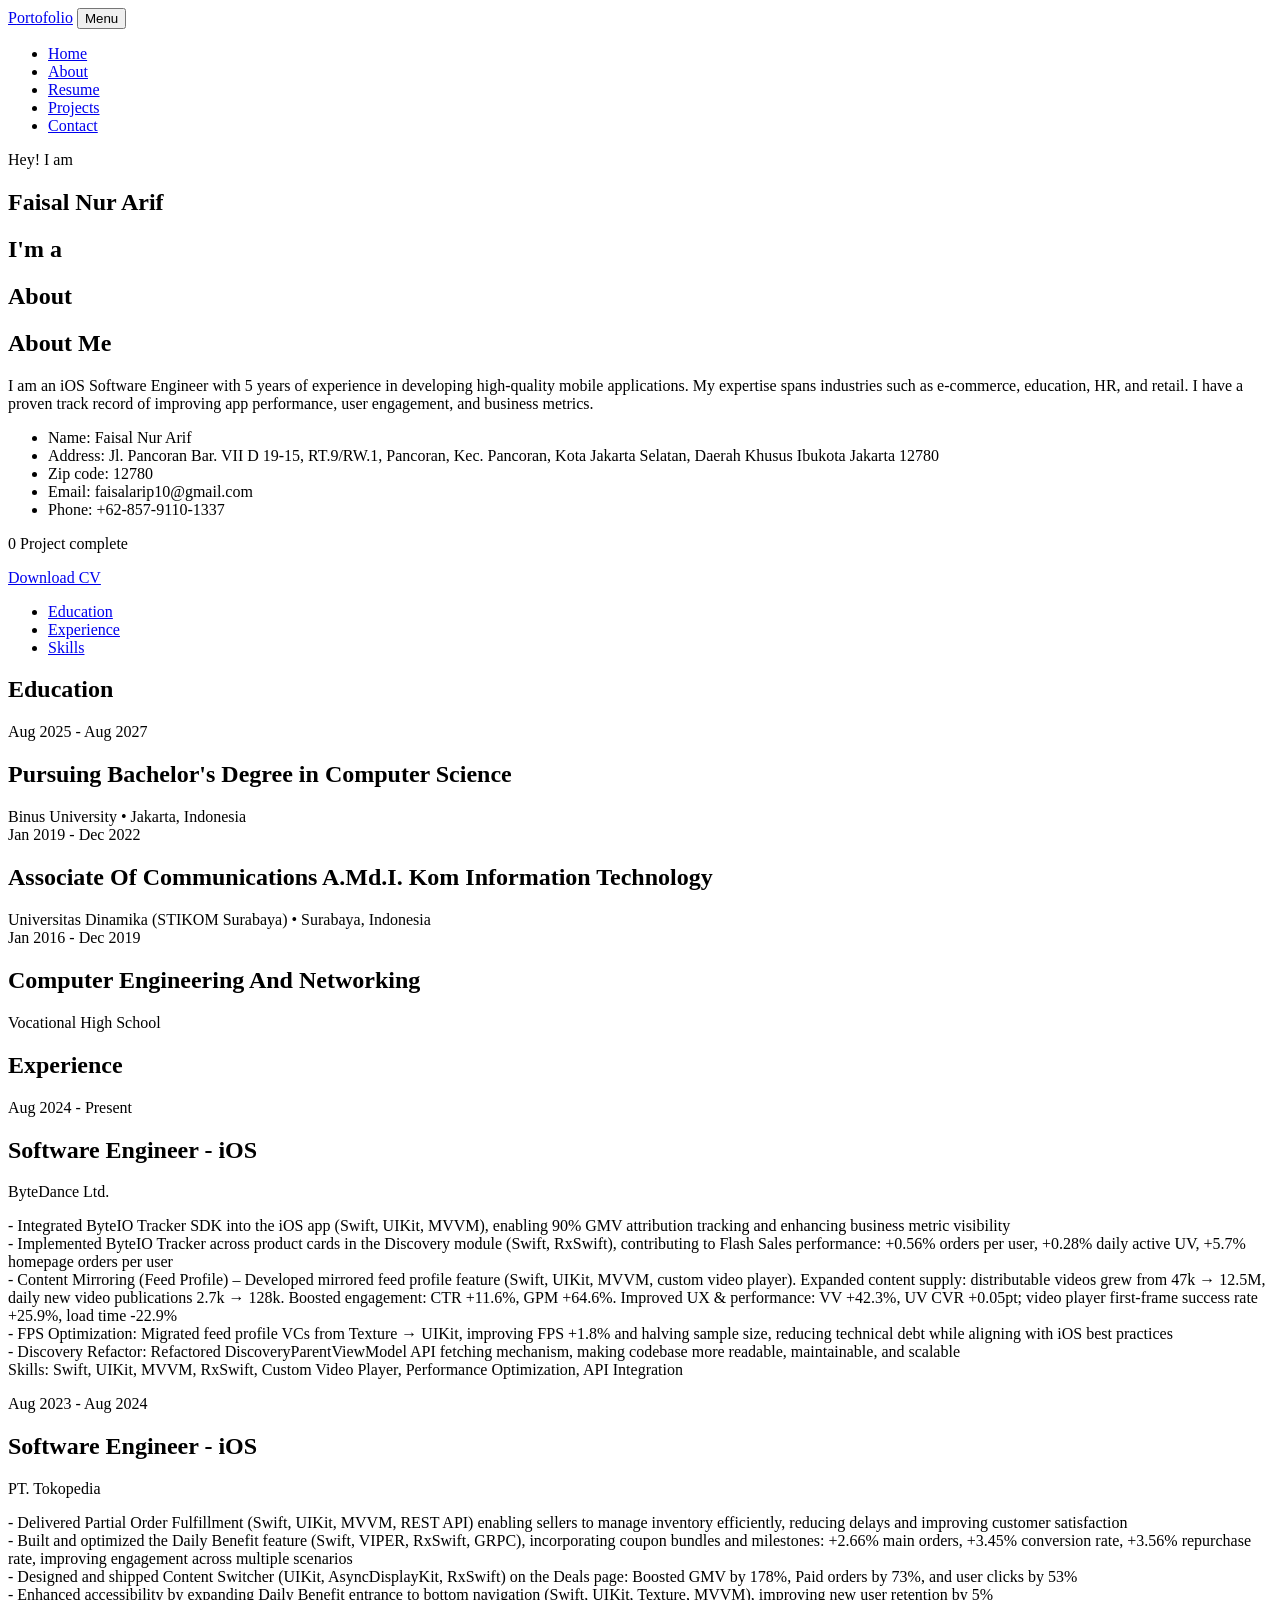
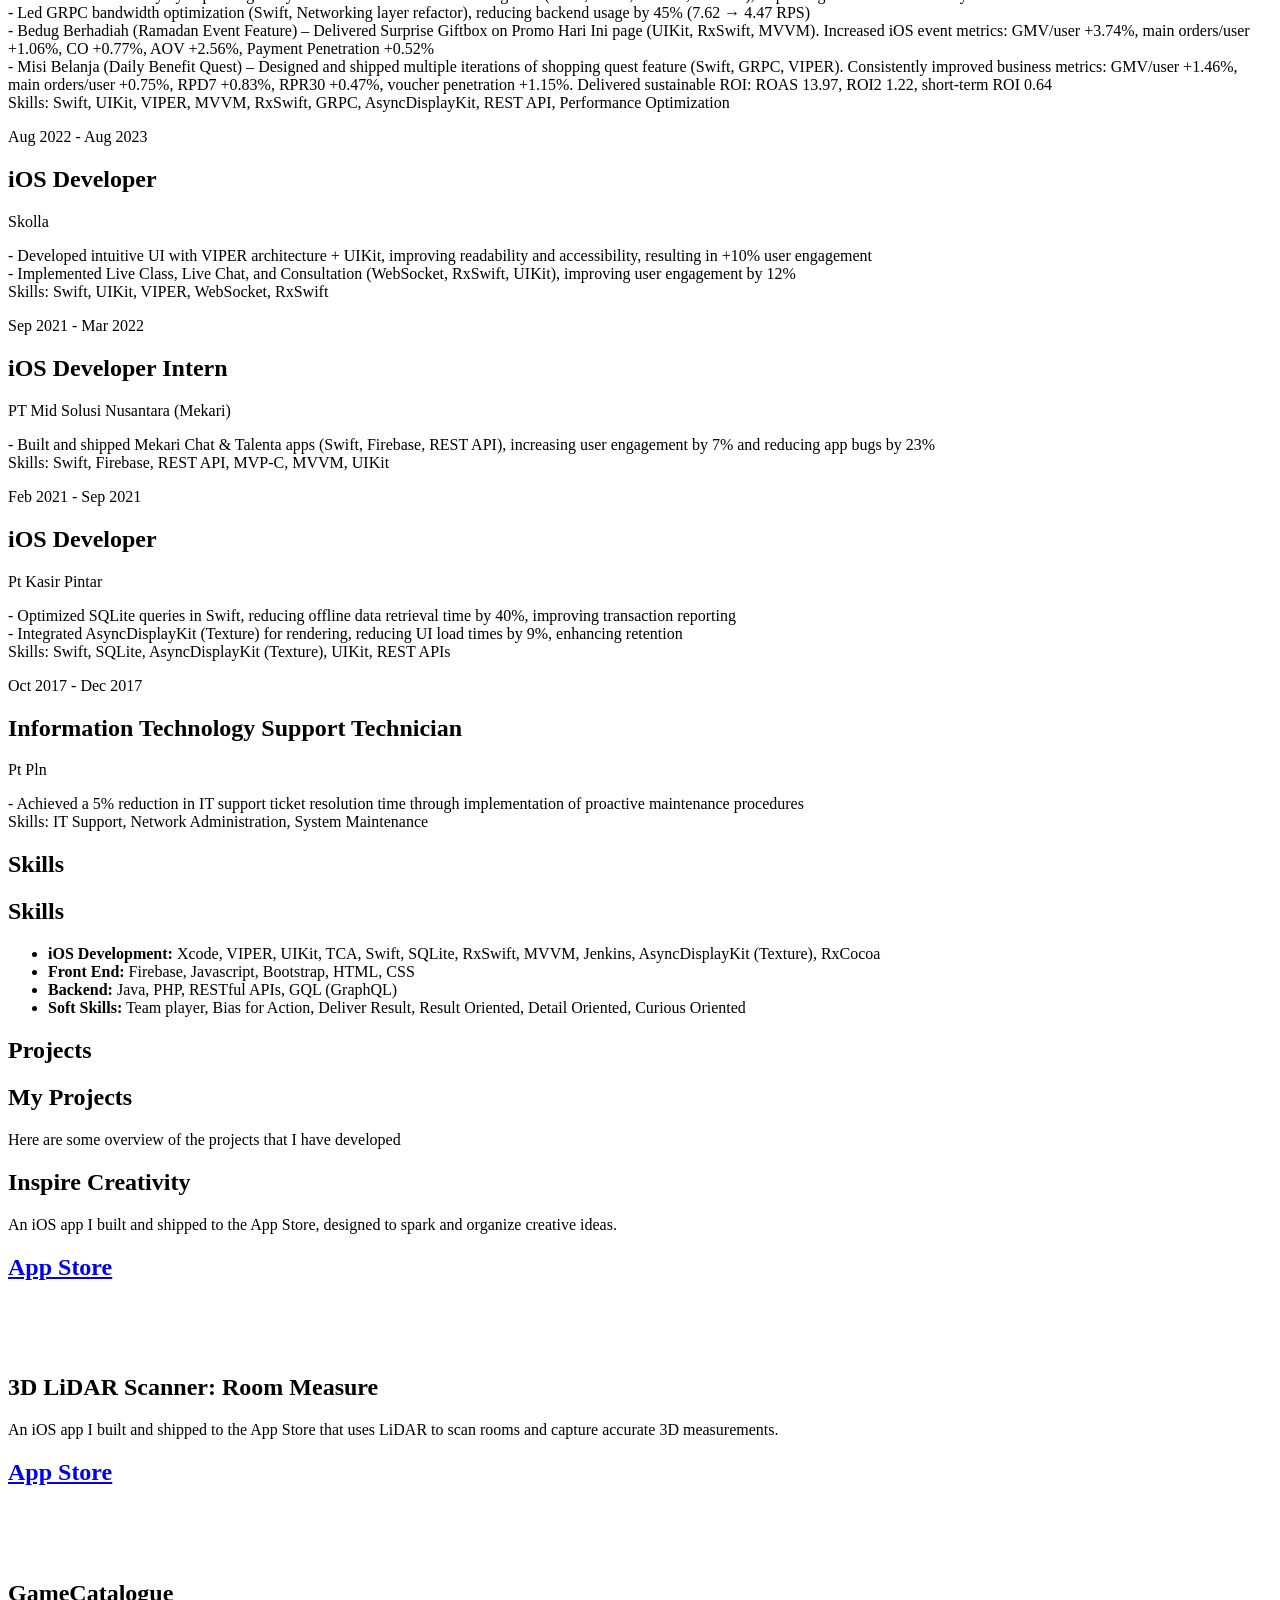
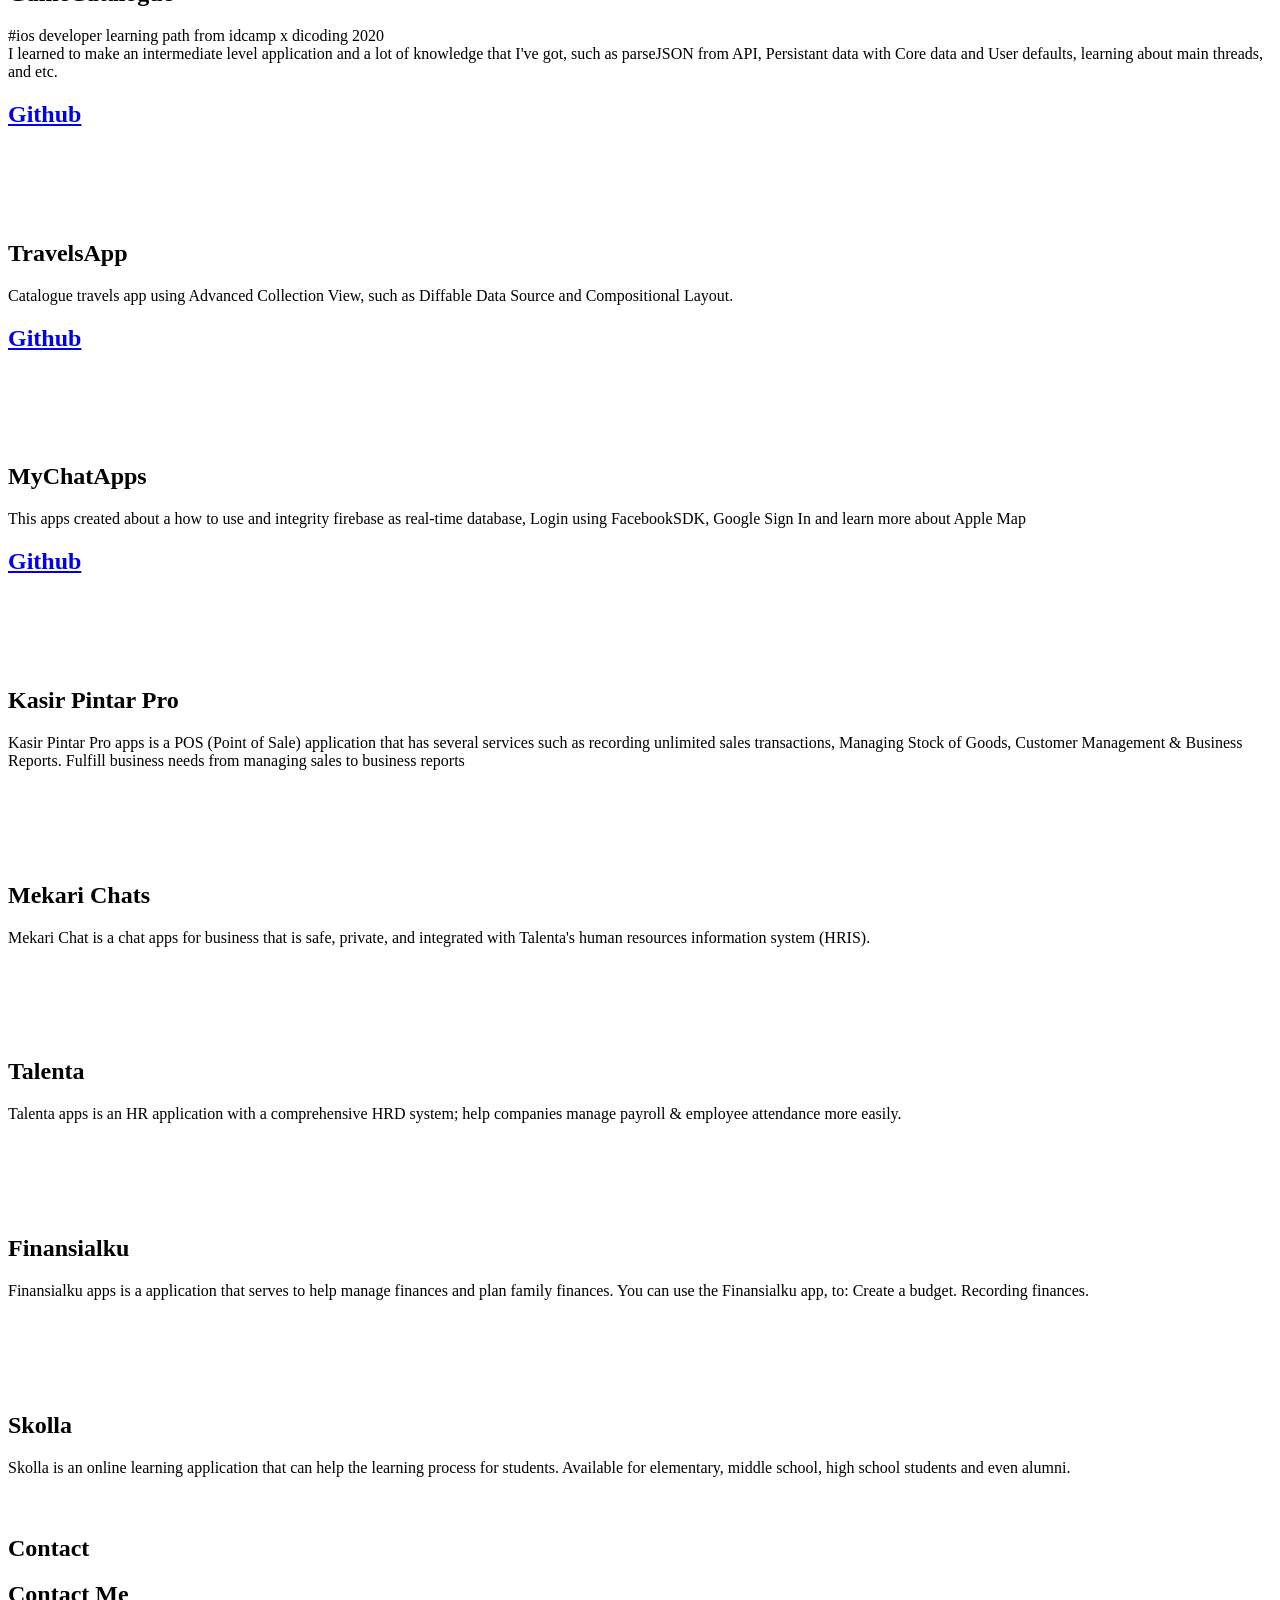
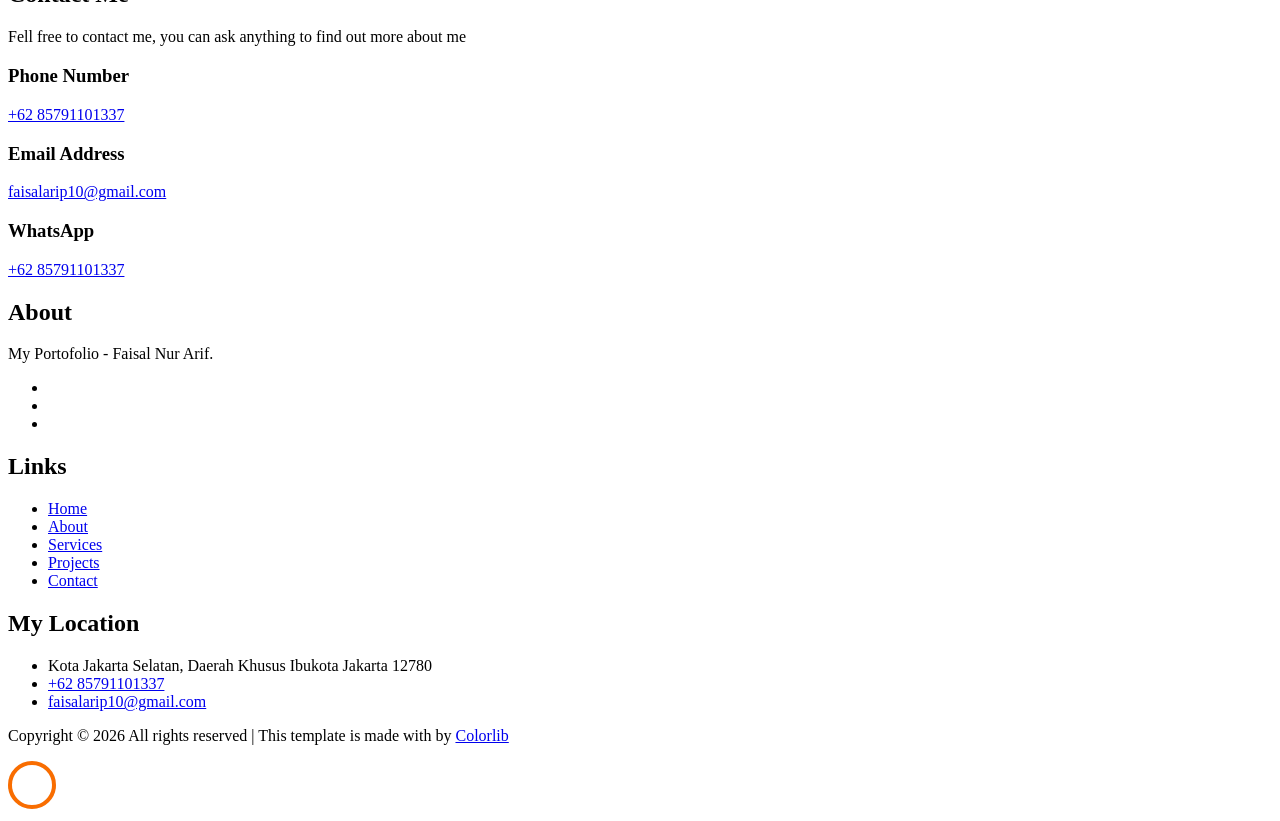
==== commit c228f5b9: "update title, experience years, and add App Store apps" ====
--- a/index.html
+++ b/index.html
@@ -1,1006 +1,1347 @@
 <!DOCTYPE html>
 <html lang="en">
-<head>
-<meta charset="UTF-8">
-<meta name="viewport" content="width=device-width, initial-scale=1.0">
-<title>Faisal Nur Arif — iOS Engineer</title>
-<meta name="description" content="Faisal Nur Arif — iOS Engineer in Jakarta. 6+ years shipping production iOS across fintech and e-commerce: +178% GMV, $10.3M daily GMV.">
-<link rel="canonical" href="https://faisalarip.github.io/">
-<meta property="og:type" content="website">
-<meta property="og:title" content="Faisal Nur Arif — iOS Engineer">
-<meta property="og:description" content="Annual engineering report. 6+ years of production iOS: +178% GMV, $10.3M daily GMV, 94–95% image payload reduction.">
-<meta property="og:url" content="https://faisalarip.github.io/">
-<meta property="og:image" content="https://faisalarip.github.io/images/og-card.jpg">
-<meta property="og:image:width" content="1200">
-<meta property="og:image:height" content="630">
-<meta property="og:image:alt" content="Faisal Nur Arif — iOS Engineer. Annual engineering report cover with headline figures.">
-<meta name="twitter:card" content="summary_large_image">
-<meta name="twitter:image" content="https://faisalarip.github.io/images/og-card.jpg">
-<meta name="twitter:title" content="Faisal Nur Arif — iOS Engineer">
-<meta name="twitter:description" content="Annual engineering report. 6+ years of production iOS: +178% GMV, $10.3M daily GMV, 94–95% image payload reduction.">
-<link rel="icon" type="image/png" sizes="32x32" href="images/favicon-32.png">
-<link rel="icon" type="image/svg+xml" href="data:image/svg+xml,%3Csvg xmlns='http://www.w3.org/2000/svg' viewBox='0 0 64 64'%3E%3Crect width='64' height='64' fill='%230026FF'/%3E%3Cpath d='M18 14h30v8H28v10h17v8H28v18h-10z' fill='%23F2F1EC'/%3E%3C/svg%3E">
-<link rel="preconnect" href="https://fonts.googleapis.com">
-<link rel="preconnect" href="https://fonts.gstatic.com" crossorigin>
-<link href="https://fonts.googleapis.com/css2?family=Archivo:ital,wdth,wght@0,62..125,300..900&family=Spline+Sans+Mono:wght@400;500;600&display=swap" rel="stylesheet">
-<style>
-/* ================= TOKENS ================= */
-:root{
-  --paper:#F2F1EC;
-  --paper-2:#ECEBE4;
-  --ink:#111111;
-  --ink-2:#52524C;
-  --blue:#0026FF;
-  --hair:rgba(17,17,17,.22);
-  --hair-soft:rgba(17,17,17,.10);
-  --frame-max:1408px;
-  --pad:clamp(16px,3.4vw,48px);
-  --ease:cubic-bezier(.65,0,.25,1);
-  --t:220ms;
-  --mono:"Spline Sans Mono",ui-monospace,SFMono-Regular,Menlo,monospace;
-  --grot:"Archivo",Helvetica,Arial,sans-serif;
-}
-*{margin:0;padding:0;box-sizing:border-box}
-html{scroll-behavior:smooth}
-body{
-  font-family:var(--grot);
-  font-size:16px;line-height:1.55;
-  color:var(--ink);
-  background:
-    linear-gradient(180deg,rgba(17,17,17,.025),rgba(17,17,17,0) 240px),
-    var(--paper);
-  -webkit-font-smoothing:antialiased;
-  font-variant-numeric:tabular-nums;
-  overflow-x:hidden;
-}
-/* film grain */
-body::after{
-  content:"";position:fixed;inset:0;z-index:99;pointer-events:none;
-  background-image:url("data:image/svg+xml,%3Csvg xmlns='http://www.w3.org/2000/svg' width='180' height='180'%3E%3Cfilter id='n'%3E%3CfeTurbulence type='fractalNoise' baseFrequency='0.9' numOctaves='2' stitchTiles='stitch'/%3E%3C/filter%3E%3Crect width='180' height='180' filter='url(%23n)' opacity='0.5'/%3E%3C/svg%3E");
-  opacity:.05;mix-blend-mode:multiply;
-}
-::selection{background:var(--blue);color:var(--paper)}
-a{color:inherit;text-decoration-thickness:1px;text-underline-offset:3px}
-:focus-visible{outline:2px solid var(--blue);outline-offset:3px}
-img{display:block;max-width:100%}
-ul{list-style:none}
-.hero-grid>*,.xp-grid>*,.figs>*,.letter>*,.cap-row>*,.ft-grid>*{min-width:0}
-
-/* ================= FRAME ================= */
-.frame{
-  max-width:var(--frame-max);margin:0 auto;
-  border-left:1px solid var(--hair);border-right:1px solid var(--hair);
-  background:var(--paper);
-  position:relative;
-}
-.sec{border-bottom:1px solid var(--ink);position:relative}
-.pad{padding-left:var(--pad);padding-right:var(--pad)}
-
-/* mono micro-type */
-.m{font-family:var(--mono);font-size:11px;letter-spacing:.08em;text-transform:uppercase;font-weight:500}
-.m2{color:var(--ink-2)}
-.sq{display:inline-block;width:8px;height:8px;background:var(--blue);margin-right:8px;flex:none}
-
-/* vertical rail label */
-.rail{
-  position:absolute;top:0;bottom:0;left:0;width:38px;
-  border-right:1px solid var(--hair-soft);
-  display:flex;align-items:flex-start;justify-content:center;padding-top:22px;
-}
-.rail span{
-  writing-mode:vertical-rl;font-family:var(--mono);font-size:11px;
-  letter-spacing:.18em;text-transform:uppercase;color:var(--ink-2);white-space:nowrap;
-}
-@media(max-width:900px){.rail{display:none}}
-
-/* ================= MASTHEAD ================= */
-.mast{
-  display:flex;justify-content:space-between;gap:16px;align-items:center;
-  border-bottom:1px solid var(--ink);
-  padding-top:14px;padding-bottom:14px;
-}
-.mast .mid{display:flex;align-items:center;gap:8px}
-@media(max-width:700px){.mast .mid{display:none}}
-
-/* ================= HERO ================= */
-.hero{
-  position:relative;
-  background-image:linear-gradient(90deg,var(--hair-soft) 1px,transparent 1px);
-  background-size:calc(100%/6) 100%;
-  background-position:-1px 0;
-}
-.hero-top{
-  display:flex;justify-content:space-between;gap:24px;
-  padding-top:clamp(12px,2vw,24px);
-}
-.kicker{display:flex;align-items:center;gap:10px}
-.kicker .m{font-size:12px}
-.h1{
-  font-weight:880;font-stretch:122%;
-  font-size:clamp(44px,11.6vw,158px);
-  line-height:.86;letter-spacing:-.025em;text-transform:uppercase;
-  padding-top:clamp(12px,2vw,26px);
-  padding-bottom:clamp(16px,2.4vw,34px);
-}
-.h1 .l{display:block}
-.h1 .l2{color:var(--blue)}
-.h1 .nw{white-space:nowrap}
-.h1 .dot{display:inline-block;width:.115em;height:.115em;background:var(--ink);margin-left:.08em}
-.hero-grid{
-  display:grid;border-top:1px solid var(--ink);
-  grid-template-columns:repeat(12,1fr);
-}
-@media(min-width:981px){.hero-grid>*{grid-row:1}}
-.hero-cell{padding:clamp(18px,2.4vw,30px) clamp(16px,2vw,28px)}
-.hc-role{grid-column:1/4;border-right:1px solid var(--hair);display:flex;flex-direction:column}
-.hc-role .big{
-  font-weight:800;font-stretch:118%;text-transform:uppercase;letter-spacing:-.01em;
-  font-size:clamp(22px,2.4vw,33px);line-height:1.02;margin-top:10px;margin-bottom:22px;
-}
-.hc-role .big em{font-style:normal;color:var(--blue)}
-.hc-stack{
-  margin-top:auto;padding-top:14px;border-top:1px solid var(--hair-soft);
-  display:flex;flex-direction:column;gap:8px;
-}
-.hc-sum{grid-column:4/8;border-right:1px solid var(--hair);display:flex;flex-direction:column}
-.hc-sum p{max-width:46ch;font-size:clamp(15px,1.15vw,16.5px);line-height:1.6;margin-top:10px}
-.hc-sum strong{font-weight:700}
-.hc-sum p{margin-bottom:22px}
-.hc-now{
-  margin-top:auto;padding-top:14px;border-top:1px solid var(--hair-soft);
-  display:flex;flex-direction:column;gap:8px;
-}
-.hc-kpi{grid-column:10/13;display:flex;flex-direction:column;text-align:right}
-.hc-kpi .hk{margin-top:12px;padding-top:12px;border-top:1px solid var(--hair-soft)}
-.hc-kpi .hk:first-of-type{border-top:none;padding-top:0;margin-top:12px}
-.hk-v{display:block;font-weight:880;font-stretch:124%;letter-spacing:-.03em;line-height:.92;font-size:clamp(36px,3.3vw,47px);color:var(--blue);white-space:nowrap}
-.hk-l{display:block;font-family:var(--mono);font-size:11px;font-weight:500;letter-spacing:.07em;text-transform:uppercase;color:var(--ink-2);margin-top:7px;line-height:1.6}
-.hk-l b{font-weight:600;color:var(--ink)}
-.hk-ref{color:var(--blue)}
-.hk-more{
-  margin-top:auto;padding-top:16px;
-  font-family:var(--mono);font-size:11px;font-weight:600;letter-spacing:.08em;
-  text-transform:uppercase;color:var(--ink);text-decoration:none;
-}
-.hk-more .ar{color:var(--blue)}
-.hk-more:hover{color:var(--blue)}
-.hc-photo{grid-column:8/10;border-right:1px solid var(--hair);padding:0;position:relative;background:var(--paper-2);overflow:hidden;min-height:300px}
-.hc-photo img{
-  position:absolute;left:50%;top:-32%;transform:translateX(-50%);
-  height:175%;width:auto;max-width:none;
-  filter:grayscale(1) contrast(1.12) brightness(1.02);
-}
-@media(max-width:980px){
-  .hc-photo img{
-    position:static;transform:none;width:100%;height:min(36vh,330px);
-    object-fit:cover;object-position:50% 30%;
-  }
-}
-.hc-photo figcaption{
-  position:absolute;left:0;right:0;bottom:0;
-  display:flex;justify-content:space-between;align-items:center;gap:10px;
-  background:var(--ink);color:var(--paper);
-  padding:8px 12px;
-}
-.hc-photo figcaption .m{font-size:11px;letter-spacing:.06em;white-space:nowrap}
-@media(min-width:981px){.hc-photo figcaption .fc2{display:none}}
-@media(max-width:980px){
-  .hc-role{grid-column:1/7;border-right:1px solid var(--hair)}
-  .hc-sum{grid-column:7/13;border-right:none}
-  .hc-kpi{grid-column:1/13;border-top:1px solid var(--ink);display:block;text-align:left}
-  .hc-kpi .hk,.hc-kpi .hk:first-of-type{
-    display:flex;justify-content:space-between;align-items:baseline;gap:14px;
-    border-top:1px solid var(--hair-soft);margin-top:10px;padding-top:10px;
-  }
-  .hk-v{font-size:clamp(27px,4.4vw,36px)}
-  .hk-l{margin-top:0;text-align:right}
-  .hk-more{display:inline-block;margin-top:16px;padding-top:0}
-  .hc-photo{grid-column:1/13;border-right:none;border-top:1px solid var(--ink);min-height:0}
-}
-@media(max-width:640px){
-  .hc-role{grid-column:1/13;border-right:none;border-bottom:1px solid var(--hair)}
-  .hc-sum{grid-column:1/13}
-  .hk-v{font-size:clamp(25px,7vw,31px)}
-}
-/* contents strip */
-.toc{
-  display:grid;grid-template-columns:repeat(6,1fr);
-  border-top:1px solid var(--ink);
-}
-.toc a{
-  text-decoration:none;display:flex;flex-direction:column;gap:14px;
-  padding:14px clamp(12px,1.6vw,22px) 16px;
-  border-right:1px solid var(--hair);
-  transition:background var(--t) var(--ease),color var(--t) var(--ease);
-}
-.toc a:last-child{border-right:none}
-.toc a:hover{background:var(--ink);color:var(--paper)}
-.toc a:hover .toc-n{color:var(--paper)}
-.toc-n{font-family:var(--mono);font-size:11px;font-weight:600;color:var(--blue);letter-spacing:.08em}
-.toc-t{font-weight:700;font-stretch:114%;text-transform:uppercase;font-size:clamp(11px,1.05vw,14px);letter-spacing:.02em}
-@media(max-width:760px){
-  .toc{grid-template-columns:repeat(3,1fr)}
-  .toc a{border-bottom:1px solid var(--hair)}
-  .toc a:nth-child(3n){border-right:none}
-  .toc a:nth-child(n+4){border-bottom:none}
-}
-
-/* ================= SECTION HEADER ================= */
-.shead{
-  display:flex;align-items:flex-end;justify-content:space-between;gap:18px;
-  border-bottom:1px solid var(--ink);
-  padding-top:clamp(26px,4vw,54px);padding-bottom:clamp(14px,1.8vw,22px);
-}
-.shead .num{
-  font-weight:880;font-stretch:125%;
-  font-size:clamp(44px,7vw,104px);line-height:.8;letter-spacing:-.02em;
-  color:var(--blue);
-}
-.shead .wrap{display:flex;align-items:flex-end;gap:clamp(14px,2.4vw,34px)}
-.shead h2{
-  font-weight:850;font-stretch:120%;text-transform:uppercase;
-  font-size:clamp(30px,5.2vw,76px);line-height:.84;letter-spacing:-.02em;
-}
-.shead .tag{padding-bottom:6px;text-align:right}
-@media(max-width:640px){.shead .tag{display:none}}
-
-/* ================= 01 SUMMARY ================= */
-.letter{display:grid;grid-template-columns:repeat(12,1fr)}
-.letter-aside{
-  grid-column:1/4;border-right:1px solid var(--hair);
-  padding:clamp(20px,2.6vw,34px) clamp(16px,2vw,28px);
-  display:flex;flex-direction:column;gap:14px;
-}
-.letter-body{grid-column:4/13;padding:clamp(20px,2.6vw,34px) clamp(16px,2.4vw,40px)}
-.letter-body p{
-  font-size:clamp(19px,2.15vw,30px);line-height:1.38;font-weight:480;
-  letter-spacing:-.012em;max-width:46ch;
-}
-.letter-body p .hl{
-  background:linear-gradient(0deg,rgba(0,38,255,.14),rgba(0,38,255,.14));
-  box-shadow:0 0 0 2px rgba(0,38,255,.14);
-}
-.letter-body p strong{font-weight:740}
-.letter-foot{
-  margin-top:clamp(20px,2.6vw,34px);padding-top:14px;border-top:1px solid var(--hair);
-  display:flex;gap:28px;flex-wrap:wrap;
-}
-@media(max-width:760px){
-  .letter-aside{grid-column:1/13;border-right:none;border-bottom:1px solid var(--hair);flex-direction:row;flex-wrap:wrap;gap:18px}
-  .letter-body{grid-column:1/13}
-}
-
-/* ================= 02 KEY FIGURES ================= */
-.figs{
-  display:grid;grid-template-columns:repeat(3,1fr);
-  gap:1px;background:var(--hair);
-}
-.fig{
-  background:var(--paper);padding:clamp(18px,2.2vw,30px) clamp(16px,2vw,28px) clamp(20px,2.4vw,32px);
-  display:flex;flex-direction:column;gap:clamp(22px,3.4vw,56px);
-  transition:background 160ms var(--ease),color 160ms var(--ease);
-  cursor:default;
-}
-.fig .top{display:flex;justify-content:space-between;align-items:center}
-.fig .v{
-  font-weight:880;font-stretch:124%;letter-spacing:-.03em;line-height:.9;
-  font-size:clamp(46px,5.4vw,84px);white-space:nowrap;
-}
-.fig .lb{font-size:13.5px;line-height:1.45;color:var(--ink-2);max-width:30ch}
-.fig .idx{color:var(--blue)}
-.fig:hover{background:var(--blue);color:var(--paper)}
-.fig:hover .lb,.fig:hover .idx{color:var(--paper)}
-.fig-notes{
-  border-top:1px solid var(--hair);
-  display:flex;gap:10px 28px;flex-wrap:wrap;align-items:baseline;
-  padding-top:14px;padding-bottom:16px;
-}
-.fig-notes p{
-  font-family:var(--mono);font-size:11px;font-weight:500;letter-spacing:.04em;
-  color:var(--ink-2);max-width:92ch;line-height:1.7;
-}
-.fig-notes p b{font-weight:600;color:var(--ink)}
-@media(max-width:980px){.figs{grid-template-columns:repeat(2,1fr)}}
-@media(max-width:560px){
-  .figs{grid-template-columns:1fr}
-  .fig{gap:14px}
-  .fig .v{font-size:clamp(52px,15vw,72px)}
-}
-
-/* ================= 03 EXPERIENCE ================= */
-.xp{border-bottom:1px solid var(--ink)}
-.xp:last-of-type{border-bottom:none}
-.xp-grid{display:grid;grid-template-columns:repeat(12,1fr)}
-.xp-aside{
-  grid-column:1/4;border-right:1px solid var(--hair);
-  padding:clamp(20px,2.6vw,32px) clamp(16px,2vw,28px) clamp(24px,3vw,40px);
-}
-.xp-aside .inner{position:sticky;top:18px;display:flex;flex-direction:column;gap:12px}
-.xp-idx{font-family:var(--mono);font-size:11px;font-weight:600;color:var(--blue);letter-spacing:.08em}
-.xp h3{
-  font-weight:830;font-stretch:118%;text-transform:uppercase;
-  font-size:clamp(24px,2.6vw,38px);line-height:.95;letter-spacing:-.015em;
-}
-.xp-role{font-weight:640;font-size:15px;margin-top:2px}
-.xp-blurb{font-size:13.5px;line-height:1.5;color:var(--ink-2);max-width:30ch}
-.xp-period{
-  font-family:var(--mono);font-size:12px;font-weight:600;letter-spacing:.06em;
-  border:1px solid var(--ink);padding:6px 10px;align-self:flex-start;
-  background:var(--paper);
-}
-.xp-body{grid-column:4/13}
-.gline{
-  display:flex;align-items:center;gap:10px;
-  padding:14px clamp(16px,2.4vw,32px) 12px;
-  border-bottom:1px solid var(--hair);
-  background:var(--paper-2);
-}
-.xp-body .row{
-  display:grid;grid-template-columns:minmax(0,58ch) minmax(150px,1fr);
-  gap:18px;align-items:start;
-  padding:clamp(14px,1.8vw,20px) clamp(16px,2.4vw,32px);
-  border-bottom:1px solid var(--hair);
-  position:relative;
-}
-.xp-body .row:last-child{border-bottom:none}
-.xp-body .row::before{
-  content:"";position:absolute;left:0;top:0;bottom:0;width:0;background:var(--blue);
-  transition:width 160ms var(--ease);
-}
-.xp-body .row:hover::before{width:4px}
-.row p{font-size:15.5px;line-height:1.6;color:#26261F}
-.row p strong{font-weight:720;color:var(--ink)}
-.row .metric{
-  font-family:var(--mono);font-size:12px;font-weight:600;letter-spacing:.05em;
-  color:var(--blue);text-align:right;text-transform:uppercase;
-  padding-top:3px;white-space:nowrap;
-}
-.row .metric:empty{display:none}
-.row .metric small{display:block;font-size:11px;color:var(--ink-2);font-weight:500;margin-top:4px;letter-spacing:.08em}
-@media(max-width:980px){
-  .xp-aside{grid-column:1/13;border-right:none;border-bottom:1px solid var(--hair)}
-  .xp-aside .inner{position:static;display:grid;grid-template-columns:1fr auto;gap:6px 18px;align-items:start}
-  .xp-aside .inner .xp-idx{grid-column:1/3}
-  .xp-aside .inner .xp-period{grid-column:2;grid-row:2;justify-self:end}
-  .xp-aside .inner h3{grid-column:1;grid-row:2}
-  .xp-aside .inner .xp-role{grid-column:1/3}
-  .xp-aside .inner .xp-blurb{grid-column:1/3;max-width:60ch}
-  .xp-body{grid-column:1/13}
-}
-@media(max-width:640px){
-  .xp-body .row{grid-template-columns:1fr;gap:8px}
-  .row .metric{text-align:left;order:-1;padding-top:0;white-space:normal}
-  .row .metric small{display:inline;margin-left:8px}
-}
-@media(max-width:480px){
-  .row p{font-size:16px}
-}
-
-/* ================= 04 EDUCATION ================= */
-.edu .row{
-  display:grid;grid-template-columns:64px minmax(0,4fr) minmax(0,5fr) auto;
-  gap:18px;align-items:baseline;
-  padding:clamp(18px,2.2vw,26px) clamp(16px,2.4vw,32px);
-  border-bottom:1px solid var(--hair);
-}
-.edu .row:last-child{border-bottom:none}
-.edu h3{font-weight:800;font-stretch:114%;font-size:clamp(17px,1.7vw,23px);text-transform:uppercase;letter-spacing:-.01em;line-height:1.1}
-.edu .deg{font-size:14.5px;color:#26261F}
-.edu .deg span{display:block;font-family:var(--mono);font-size:11px;color:var(--blue);letter-spacing:.08em;text-transform:uppercase;margin-top:4px;font-weight:600}
-.edu .per{font-family:var(--mono);font-size:12px;font-weight:600;letter-spacing:.05em;white-space:nowrap}
-@media(max-width:760px){
-  .edu .row{grid-template-columns:48px 1fr;gap:6px 14px}
-  .edu h3{grid-column:2}
-  .edu .deg{grid-column:2}
-  .edu .per{grid-column:2}
-}
-
-/* ================= 05 CAPABILITIES ================= */
-.cap-core{
-  border-bottom:1px solid var(--ink);
-  padding-top:clamp(22px,3vw,42px);padding-bottom:clamp(22px,3vw,42px);
-}
-.cap-big{
-  font-weight:870;font-stretch:122%;text-transform:uppercase;letter-spacing:-.022em;
-  font-size:clamp(33px,5.6vw,80px);line-height:.92;margin-top:14px;
-}
-.cap-big .d{color:var(--blue);font-weight:480;padding:0 .04em}
-.cap-mid{
-  font-weight:740;font-stretch:116%;text-transform:uppercase;letter-spacing:.005em;
-  font-size:clamp(15px,1.85vw,26px);line-height:1.25;margin-top:12px;color:var(--ink);
-}
-.cap-mid .d{color:var(--blue)}
-.cap-row{
-  display:grid;grid-template-columns:minmax(0,3fr) minmax(0,9fr);
-  border-bottom:1px solid var(--hair);
-}
-.cap-row:last-child{border-bottom:none}
-.cap-row .cl{
-  padding:clamp(14px,1.8vw,20px) clamp(16px,2vw,28px);
-  border-right:1px solid var(--hair);
-  display:flex;gap:12px;align-items:baseline;
-}
-.cap-row .cl h3{font-weight:760;font-stretch:114%;font-size:clamp(13px,1.25vw,15.5px);text-transform:uppercase;letter-spacing:.015em;line-height:1.2}
-.cap-row .ci{font-family:var(--mono);font-size:11px;font-weight:600;color:var(--blue);letter-spacing:.08em}
-.cap-row .cv{
-  padding:clamp(14px,1.8vw,20px) clamp(16px,2.4vw,32px);
-  font-family:var(--mono);font-size:11.5px;font-weight:500;letter-spacing:.05em;
-  text-transform:uppercase;line-height:2;color:#26261F;
-}
-.cap-row .cv .d{color:var(--blue);padding:0 .45em}
-@media(max-width:760px){
-  .cap-row{grid-template-columns:1fr}
-  .cap-row .cl{border-right:none;padding-bottom:0}
-  .cap-row .cv{padding-top:8px}
-}
-
-/* ================= FOOTER / CONTACT ================= */
-footer{background:var(--ink);color:var(--paper);position:relative;overflow:hidden}
-footer .frame{background:var(--ink);border-color:rgba(242,241,236,.18)}
-.ft-top{
-  display:flex;justify-content:space-between;align-items:center;gap:16px;
-  padding-top:18px;padding-bottom:16px;
-  border-bottom:1px solid rgba(242,241,236,.25);
-}
-.ft-top .m2{color:#A3A29A}
-.ft-cta{padding-top:clamp(34px,5vw,72px);padding-bottom:clamp(30px,4.4vw,64px)}
-.ft-cta .m2{color:#A3A29A}
-.ft-mail{
-  display:block;text-decoration:none;
-  font-weight:870;font-stretch:120%;text-transform:uppercase;letter-spacing:-.025em;
-  font-size:clamp(23px,4.55vw,64px);line-height:.96;
-  margin-top:18px;overflow-wrap:break-word;
-}
-.ft-mail .at{color:var(--blue);background:var(--paper);padding:0 .06em}
-.ft-mail:hover .u{text-decoration:underline;text-decoration-thickness:.045em;text-underline-offset:.08em;text-decoration-color:var(--blue)}
-.ft-grid{
-  display:grid;grid-template-columns:repeat(4,1fr);
-  border-top:1px solid rgba(242,241,236,.25);
-}
-.ft-grid a,.ft-grid .cell{
-  text-decoration:none;padding:16px clamp(14px,1.8vw,24px) 18px;
-  border-right:1px solid rgba(242,241,236,.18);
-  border-bottom:1px solid rgba(242,241,236,.18);
-  display:flex;flex-direction:column;gap:10px;
-  transition:background 160ms var(--ease),color 160ms var(--ease);
-}
-@media(min-width:861px){
-  .ft-grid>*:nth-child(4n){border-right:none}
-  .ft-grid>*:nth-child(n+5){border-bottom:none}
-}
-.ft-grid .k{font-family:var(--mono);font-size:11px;letter-spacing:.12em;text-transform:uppercase;color:#A3A29A;display:flex;align-items:center;justify-content:space-between}
-.ft-grid .v{font-weight:640;font-stretch:112%;font-size:clamp(13.5px,1.25vw,16.5px);letter-spacing:.01em;overflow-wrap:anywhere}
-.ft-grid a:hover{background:var(--blue);color:#fff}
-.ft-grid a:hover .k{color:rgba(255,255,255,.75)}
-.ft-bottom{
-  display:flex;justify-content:space-between;gap:14px;flex-wrap:wrap;
-  border-top:1px solid rgba(242,241,236,.25);
-  padding-top:14px;padding-bottom:18px;
-}
-.ft-bottom .m{color:#A3A29A}
-.ft-bottom .colo{max-width:66ch;line-height:1.7;text-align:center}
-.ft-bottom .end{color:var(--paper)}
-@media(max-width:860px){.ft-bottom .colo{text-align:left;order:3}}
-@media(max-width:860px){
-  .ft-grid{grid-template-columns:repeat(2,1fr)}
-  .ft-grid>*:nth-child(2n){border-right:none}
-  .ft-grid>*:nth-child(n+7){border-bottom:none}
-}
-.arr{width:10px;height:10px;flex:none}
-.arr path{stroke:currentColor;stroke-width:1.6;fill:none}
-
-/* ================= MOTION ================= */
-.boot{clip-path:inset(0 0 100% 0);animation:wipe 420ms var(--ease) forwards;animation-delay:calc(var(--d,0)*1ms)}
-@keyframes wipe{to{clip-path:inset(0 0 -8% 0)}}
-.rv{opacity:0;transform:translateY(12px);transition:opacity 240ms var(--ease),transform 240ms var(--ease);transition-delay:calc(var(--d,0)*1ms)}
-.rv.in{opacity:1;transform:none}
-.rvw .w{display:inline-block;clip-path:inset(0 100% 0 0);transition:clip-path 300ms var(--ease);transition-delay:calc(var(--d,0)*1ms)}
-.rvw.in .w{clip-path:inset(0 0 0 0)}
-@media(prefers-reduced-motion:reduce){
-  html{scroll-behavior:auto}
-  *,*::before,*::after{animation:none!important;transition:none!important}
-  .boot{clip-path:none;animation:none}
-  .rv,.rvw{opacity:1;transform:none;clip-path:none}
-  .rvw .w{clip-path:none}
-}
-</style>
-<noscript><style>.rv,.rvw{opacity:1;transform:none}.rvw .w{clip-path:none}</style></noscript>
-</head>
-<body>
-
-<div class="frame">
-
-  <!-- ============ MASTHEAD ============ -->
-  <div class="mast pad">
-    <span class="m boot" style="--d:0"><span class="sq" aria-hidden="true"></span>Annual Engineering Report</span>
-    <span class="m m2 mid boot" style="--d:60">Vol. 06 — Fiscal Years 2017 → 2026</span>
-    <span class="m boot" style="--d:120">Jakarta, Indonesia</span>
-  </div>
-
-  <!-- ============ HERO ============ -->
-  <header class="hero sec">
-    <div class="hero-top pad">
-      <span class="kicker boot" style="--d:160"><span class="m">Prepared by the office of</span></span>
-      <span class="m m2 boot" style="--d:200">Ref. FNA—26 / iOS</span>
+  <head>
+    <title>My Portofolio</title>
+    <meta charset="utf-8" />
+    <meta
+      name="viewport"
+      content="width=device-width, initial-scale=1, shrink-to-fit=no"
+    />
+
+    <link
+      href="https://fonts.googleapis.com/css?family=Poppins:100,200,300,400,500,600,700,800,900"
+      rel="stylesheet"
+    />
+
+    <link rel="stylesheet" href="css/open-iconic-bootstrap.min.css" />
+    <link rel="stylesheet" href="css/animate.css" />
+
+    <link rel="stylesheet" href="css/owl.carousel.min.css" />
+    <link rel="stylesheet" href="css/owl.theme.default.min.css" />
+    <link rel="stylesheet" href="css/magnific-popup.css" />
+
+    <link rel="stylesheet" href="css/aos.css" />
+
+    <link rel="stylesheet" href="css/ionicons.min.css" />
+
+    <link rel="stylesheet" href="css/flaticon.css" />
+    <link rel="stylesheet" href="css/icomoon.css" />
+    <link rel="stylesheet" href="css/style.css" />
+  </head>
+
+  <body data-spy="scroll" data-target=".site-navbar-target" data-offset="300">
+    <nav
+      class="navbar navbar-expand-lg navbar-light ftco_navbar ftco-navbar-light site-navbar-target"
+      id="ftco-navbar"
+    >
+      <div class="container">
+        <a class="navbar-brand" href="index.html"><span>P</span>ortofolio</a>
+        <button
+          class="navbar-toggler js-fh5co-nav-toggle fh5co-nav-toggle"
+          type="button"
+          data-toggle="collapse"
+          data-target="#ftco-nav"
+          aria-controls="ftco-nav"
+          aria-expanded="false"
+          aria-label="Toggle navigation"
+        >
+          <span class="oi oi-menu"></span> Menu
+        </button>
+
+        <div class="collapse navbar-collapse" id="ftco-nav">
+          <ul class="navbar-nav nav ml-auto">
+            <li class="nav-item">
+              <a href="#home-section" class="nav-link"><span>Home</span></a>
+            </li>
+            <li class="nav-item">
+              <a href="#about-section" class="nav-link"><span>About</span></a>
+            </li>
+            <li class="nav-item">
+              <a href="#resume-section" class="nav-link"><span>Resume</span></a>
+            </li>
+            <li class="nav-item">
+              <a href="#projects-section" class="nav-link"
+                ><span>Projects</span></a
+              >
+            </li>
+            <li class="nav-item">
+              <a href="#contact-section" class="nav-link"
+                ><span>Contact</span></a
+              >
+            </li>
+          </ul>
+        </div>
+      </div>
+    </nav>
+    <section class="hero-wrap js-fullheight">
+      <div class="overlay"></div>
+      <div class="container">
+        <div
+          class="row no-gutters slider-text js-fullheight justify-content-center align-items-center"
+        >
+          <div class="col-lg-8 col-md-6 ftco-animate d-flex align-items-center">
+            <div class="text text-center">
+              <span class="subheading">Hey! I am</span>
+              <h1>Faisal Nur Arif</h1>
+              <h2>
+                I'm a
+                <span
+                  class="txt-rotate"
+                  data-period="1000"
+                  data-rotate='[ "Experienced iOS Engineer" ]'
+                ></span>
+              </h2>
+            </div>
+          </div>
+        </div>
+      </div>
+      <div class="mouse">
+        <a href="#" class="mouse-icon">
+          <div class="mouse-wheel">
+            <span class="ion-ios-arrow-round-down"></span>
+          </div>
+        </a>
+      </div>
+    </section>
+
+    <section
+      class="ftco-about img ftco-section ftco-no-pt ftco-no-pb"
+      id="about-section"
+    >
+      <div class="container">
+        <div class="row d-flex no-gutters">
+          <div class="col-md-6 col-lg-6 d-flex">
+            <div class="img-about img d-flex align-items-stretch">
+              <div class="overlay"></div>
+              <div
+                class="img d-flex align-self-stretch align-items-center"
+                style="background-image: url(images/photo_profile_new.jpg)"
+              ></div>
+            </div>
+          </div>
+          <div class="col-md-6 col-lg-6 pl-md-5 py-5">
+            <div class="row justify-content-start pb-3">
+              <div class="col-md-12 heading-section ftco-animate">
+                <h1 class="big">About</h1>
+                <h2 class="mb-4">About Me</h2>
+                <p>
+                  I am an iOS Software Engineer with 5 years of experience in
+                  developing high-quality mobile applications. My expertise
+                  spans industries such as e-commerce, education, HR, and
+                  retail. I have a proven track record of improving app
+                  performance, user engagement, and business metrics.
+                </p>
+                <ul class="about-info mt-4 px-md-0 px-2">
+                  <li class="d-flex">
+                    <span>Name:</span> <span>Faisal Nur Arif</span>
+                  </li>
+                  <li class="d-flex">
+                    <span>Address:</span>
+                    <span
+                      >Jl. Pancoran Bar. VII D 19-15, RT.9/RW.1, Pancoran, Kec.
+                      Pancoran, Kota Jakarta Selatan, Daerah Khusus Ibukota
+                      Jakarta 12780</span
+                    >
+                  </li>
+                  <li class="d-flex">
+                    <span>Zip code:</span> <span>12780</span>
+                  </li>
+                  <li class="d-flex">
+                    <span>Email:</span> <span>faisalarip10@gmail.com</span>
+                  </li>
+                  <li class="d-flex">
+                    <span>Phone: </span> <span>+62-857-9110-1337</span>
+                  </li>
+                </ul>
+              </div>
+            </div>
+            <div class="counter-wrap ftco-animate d-flex mt-md-3">
+              <div class="text">
+                <p class="mb-4">
+                  <span class="number" data-number="8">0</span>
+                  <span>Project complete</span>
+                </p>
+                <p>
+                  <a
+                    href="https://drive.google.com/drive/folders/1KjXT4dbljHjbuaQk1Z4BXbfuSHO2_tqH?usp=sharing"
+                    class="btn btn-primary py-3 px-3"
+                    >Download CV</a
+                  >
+                </p>
+              </div>
+            </div>
+          </div>
+        </div>
+      </div>
+    </section>
+
+    <section class="ftco-section ftco-no-pb goto-here" id="resume-section">
+      <div class="container">
+        <div class="row">
+          <div class="col-md-3">
+            <nav id="navi">
+              <ul>
+                <li><a href="#page-1">Education</a></li>
+                <li><a href="#page-2">Experience</a></li>
+                <li><a href="#page-3">Skills</a></li>
+                <!-- <li><a href="#page-4">Awards</a></li> -->
+              </ul>
+            </nav>
+          </div>
+          <div class="col-md-9">
+            <div id="page-1" class="page one">
+              <h2 class="heading">Education</h2>
+              <div class="resume-wrap d-flex ftco-animate">
+                <div
+                  class="icon d-flex align-items-center justify-content-center"
+                >
+                  <span class="flaticon-ideas"></span>
+                </div>
+                <div class="text pl-3">
+                  <span class="date">Aug 2025 - Aug 2027</span>
+                  <h2>Pursuing Bachelor's Degree in Computer Science</h2>
+                  <span class="position">Binus University • Jakarta, Indonesia</span>
+                </div>
+              </div>
+              <div class="resume-wrap d-flex ftco-animate">
+                <div
+                  class="icon d-flex align-items-center justify-content-center"
+                >
+                  <span class="flaticon-ideas"></span>
+                </div>
+                <div class="text pl-3">
+                  <span class="date">Jan 2019 - Dec 2022</span>
+                  <h2>Associate Of Communications A.Md.I. Kom Information Technology</h2>
+                  <span class="position">Universitas Dinamika (STIKOM Surabaya) • Surabaya, Indonesia</span>
+                </div>
+              </div>
+              <div class="resume-wrap d-flex ftco-animate">
+                <div
+                  class="icon d-flex align-items-center justify-content-center"
+                >
+                  <span class="flaticon-ideas"></span>
+                </div>
+                <div class="text pl-3">
+                  <span class="date">Jan 2016 - Dec 2019</span>
+                  <h2>Computer Engineering And Networking</h2>
+                  <span class="position">Vocational High School</span>
+                </div>
+              </div>
+            </div>
+
+            <div id="page-2" class="page two">
+              <h2 class="heading">Experience</h2>
+              <div class="resume-wrap d-flex ftco-animate">
+                <div
+                  class="icon d-flex align-items-center justify-content-center"
+                >
+                  <span class="flaticon-ideas"></span>
+                </div>
+                <div class="text pl-3">
+                  <span class="date">Aug 2024 - Present</span>
+                  <h2>Software Engineer - iOS</h2>
+                  <span class="position">ByteDance Ltd.</span>
+                  <p>
+                    - Integrated ByteIO Tracker SDK into the iOS app (Swift, UIKit, MVVM), enabling 90% GMV attribution tracking and enhancing business metric visibility
+                    <br />
+                    - Implemented ByteIO Tracker across product cards in the Discovery module (Swift, RxSwift), contributing to Flash Sales performance: +0.56% orders per user, +0.28% daily active UV, +5.7% homepage orders per user
+                    <br />
+                    - Content Mirroring (Feed Profile) – Developed mirrored feed profile feature (Swift, UIKit, MVVM, custom video player). Expanded content supply: distributable videos grew from 47k → 12.5M, daily new video publications 2.7k → 128k. Boosted engagement: CTR +11.6%, GPM +64.6%. Improved UX & performance: VV +42.3%, UV CVR +0.05pt; video player first-frame success rate +25.9%, load time -22.9%
+                    <br />
+                    - FPS Optimization: Migrated feed profile VCs from Texture → UIKit, improving FPS +1.8% and halving sample size, reducing technical debt while aligning with iOS best practices
+                    <br />
+                    - Discovery Refactor: Refactored DiscoveryParentViewModel API fetching mechanism, making codebase more readable, maintainable, and scalable
+                    <br />
+                    Skills: Swift, UIKit, MVVM, RxSwift, Custom Video Player, Performance Optimization, API Integration
+                  </p>
+                </div>
+              </div>
+
+              <div class="resume-wrap d-flex ftco-animate">
+                <div
+                  class="icon d-flex align-items-center justify-content-center"
+                >
+                  <span class="flaticon-ideas"></span>
+                </div>
+                <div class="text pl-3">
+                  <span class="date">Aug 2023 - Aug 2024</span>
+                  <h2>Software Engineer - iOS</h2>
+                  <span class="position">PT. Tokopedia </span>
+                  <p>
+                    - Delivered Partial Order Fulfillment (Swift, UIKit, MVVM, REST API) enabling sellers to manage inventory efficiently, reducing delays and improving customer satisfaction
+                    <br />
+                    - Built and optimized the Daily Benefit feature (Swift, VIPER, RxSwift, GRPC), incorporating coupon bundles and milestones: +2.66% main orders, +3.45% conversion rate, +3.56% repurchase rate, improving engagement across multiple scenarios
+                    <br />
+                    - Designed and shipped Content Switcher (UIKit, AsyncDisplayKit, RxSwift) on the Deals page: Boosted GMV by 178%, Paid orders by 73%, and user clicks by 53%
+                    <br />
+                    - Enhanced accessibility by expanding Daily Benefit entrance to bottom navigation (Swift, UIKit, Texture, MVVM), improving new user retention by 5%
+                    <br />
+                    - Led GRPC bandwidth optimization (Swift, Networking layer refactor), reducing backend usage by 45% (7.62 → 4.47 RPS)
+                    <br />
+                    - Bedug Berhadiah (Ramadan Event Feature) – Delivered Surprise Giftbox on Promo Hari Ini page (UIKit, RxSwift, MVVM). Increased iOS event metrics: GMV/user +3.74%, main orders/user +1.06%, CO +0.77%, AOV +2.56%, Payment Penetration +0.52%
+                    <br />
+                    - Misi Belanja (Daily Benefit Quest) – Designed and shipped multiple iterations of shopping quest feature (Swift, GRPC, VIPER). Consistently improved business metrics: GMV/user +1.46%, main orders/user +0.75%, RPD7 +0.83%, RPR30 +0.47%, voucher penetration +1.15%. Delivered sustainable ROI: ROAS 13.97, ROI2 1.22, short-term ROI 0.64
+                    <br />
+                    Skills: Swift, UIKit, VIPER, MVVM, RxSwift, GRPC, AsyncDisplayKit, REST API, Performance Optimization
+                  </p>
+                </div>
+              </div>
+
+              <div class="resume-wrap d-flex ftco-animate">
+                <div
+                  class="icon d-flex align-items-center justify-content-center"
+                >
+                  <span class="flaticon-ideas"></span>
+                </div>
+                <div class="text pl-3">
+                  <span class="date">Aug 2022 - Aug 2023</span>
+                  <h2>iOS Developer</h2>
+                  <span class="position">Skolla</span>
+                  <p>
+                    - Developed intuitive UI with VIPER architecture + UIKit, improving readability and accessibility, resulting in +10% user engagement
+                    <br />
+                    - Implemented Live Class, Live Chat, and Consultation (WebSocket, RxSwift, UIKit), improving user engagement by 12%
+                    <br />
+                    Skills: Swift, UIKit, VIPER, WebSocket, RxSwift
+                  </p>
+                </div>
+              </div>
+
+              <div class="resume-wrap d-flex ftco-animate">
+                <div
+                  class="icon d-flex align-items-center justify-content-center"
+                >
+                  <span class="flaticon-ideas"></span>
+                </div>
+                <div class="text pl-3">
+                  <span class="date">Sep 2021 - Mar 2022</span>
+                  <h2>iOS Developer Intern</h2>
+                  <span class="position">PT Mid Solusi Nusantara (Mekari)</span>
+                  <p>
+                    - Built and shipped Mekari Chat & Talenta apps (Swift, Firebase, REST API), increasing user engagement by 7% and reducing app bugs by 23%
+                    <br />
+                    Skills: Swift, Firebase, REST API, MVP-C, MVVM, UIKit
+                  </p>
+                </div>
+              </div>
+
+              <div class="resume-wrap d-flex ftco-animate">
+                <div
+                  class="icon d-flex align-items-center justify-content-center"
+                >
+                  <span class="flaticon-ideas"></span>
+                </div>
+                <div class="text pl-3">
+                  <span class="date">Feb 2021 - Sep 2021</span>
+                  <h2>iOS Developer</h2>
+                  <span class="position">Pt Kasir Pintar</span>
+                  <p>
+                    - Optimized SQLite queries in Swift, reducing offline data retrieval time by 40%, improving transaction reporting
+                    <br />
+                    - Integrated AsyncDisplayKit (Texture) for rendering, reducing UI load times by 9%, enhancing retention
+                    <br />
+                    Skills: Swift, SQLite, AsyncDisplayKit (Texture), UIKit, REST APIs
+                  </p>
+                </div>
+              </div>
+
+              <div class="resume-wrap d-flex ftco-animate">
+                <div
+                  class="icon d-flex align-items-center justify-content-center"
+                >
+                  <span class="flaticon-ideas"></span>
+                </div>
+                <div class="text pl-3">
+                  <span class="date">Oct 2017 - Dec 2017</span>
+                  <h2>Information Technology Support Technician</h2>
+                  <span class="position">Pt Pln</span>
+                  <p>
+                    - Achieved a 5% reduction in IT support ticket resolution time through implementation of proactive maintenance procedures
+                    <br />
+                    Skills: IT Support, Network Administration, System Maintenance
+                  </p>
+                </div>
+              </div>
+            </div>
+
+            <div id="page-3" class="page three">
+              <h2 class="heading">Skills</h2>
+              <div class="resume-wrap d-flex ftco-animate">
+                <section>
+                  <h2>Skills</h2>
+                  <ul>
+                    <li>
+                      <strong>iOS Development:</strong> Xcode, VIPER, UIKit, TCA, Swift, SQLite, RxSwift, MVVM, Jenkins, AsyncDisplayKit (Texture), RxCocoa
+                    </li>
+                    <li>
+                      <strong>Front End:</strong> Firebase, Javascript, Bootstrap, HTML, CSS
+                    </li>
+                    <li>
+                      <strong>Backend:</strong> Java, PHP, RESTful APIs, GQL (GraphQL)
+                    </li>
+                    <li>
+                      <strong>Soft Skills:</strong> Team player, Bias for Action, Deliver Result, Result Oriented, Detail Oriented, Curious Oriented
+                    </li>
+                  </ul>
+                </section>
+              </div>
+            </div>
+
+            <!-- <div id="page-4" class="page four">
+						<h2 class="heading">Awards</h2>
+						<div class="resume-wrap d-flex ftco-animate">
+							<div class="icon d-flex align-items-center justify-content-center">
+								<span class="flaticon-ideas"></span>
+							</div>
+							<div class="text pl-3">
+								<span class="date">2019</span>
+								<h2>Runner-up Mobile Application Development</h2>
+								<span class="position">Udayana University</span>
+								<p>My team made Nutrisiku App. Nutrisiku App is application for calculate our nutririon every day</p>
+							</div>
+						</div>
+						<div class="resume-wrap d-flex ftco-animate">
+							<div class="icon d-flex align-items-center justify-content-center">
+								<span class="flaticon-ideas"></span>
+							</div>
+							<div class="text pl-3">
+								<span class="date">2014-2015</span>
+								<h2>Top 5 LeaderShip Exellence Winner</h2>
+								<span class="position">Cambridge University</span>
+								<p>A small river named Duden flows by their place and supplies it with the necessary
+									regelialia. It is a paradisematic country, in which roasted parts of sentences fly
+									into your mouth.</p>
+							</div>
+						</div>
+						<div class="resume-wrap d-flex ftco-animate">
+							<div class="icon d-flex align-items-center justify-content-center">
+								<span class="flaticon-ideas"></span>
+							</div>
+							<div class="text pl-3">
+								<span class="date">2014-2015</span>
+								<h2>Top 4 Web Tester</h2>
+								<span class="position">Cambridge University</span>
+								<p>A small river named Duden flows by their place and supplies it with the necessary
+									regelialia. It is a paradisematic country, in which roasted parts of sentences fly
+									into your mouth.</p>
+							</div>
+						</div>
+						<div class="resume-wrap d-flex ftco-animate">
+							<div class="icon d-flex align-items-center justify-content-center">
+								<span class="flaticon-ideas"></span>
+							</div>
+							<div class="text pl-3">
+								<span class="date">2014-2015</span>
+								<h2>Art &amp; Creative Director</h2>
+								<span class="position">Cambridge University</span>
+								<p>A small river named Duden flows by their place and supplies it with the necessary
+									regelialia. It is a paradisematic country, in which roasted parts of sentences fly
+									into your mouth.</p>
+							</div>
+						</div>
+					</div> -->
+          </div>
+        </div>
+      </div>
+    </section>
+
+    <section class="ftco-section" id="services-section">
+      <!-- <div class="container-fluid px-md-5">
+			<div class="row justify-content-center py-5 mt-5">
+				<div class="col-md-12 heading-section text-center ftco-animate">
+					<h1 class="big big-2">Services</h1>
+					<h2 class="mb-4">Services</h2>
+					<p>Far far away, behind the word mountains, far from the countries Vokalia and Consonantia</p>
+				</div>
+			</div>
+			<div class="row">
+				<div class="col-md-4 text-center d-flex ftco-animate">
+					<a href="#" class="services-1 shadow">
+						<span class="icon">
+							<i class="flaticon-analysis"></i>
+						</span>
+						<div class="desc">
+							<h3 class="mb-5">Web Design</h3>
+							<p>A small river named Duden flows by their place and supplies it with the necessary
+								regelialia.</p>
+						</div>
+					</a>
+				</div>
+				<div class="col-md-4 text-center d-flex ftco-animate">
+					<a href="#" class="services-1 shadow">
+						<span class="icon">
+							<i class="flaticon-flasks"></i>
+						</span>
+						<div class="desc">
+							<h3 class="mb-5">Website Developing</h3>
+							<p>A small river named Duden flows by their place and supplies it with the necessary
+								regelialia.</p>
+						</div>
+					</a>
+				</div>
+				<div class="col-md-4 text-center d-flex ftco-animate">
+					<a href="#" class="services-1 shadow">
+						<span class="icon">
+							<i class="flaticon-ideas"></i>
+						</span>
+						<div class="desc">
+							<h3 class="mb-5">REST API Developer</h3>
+							<p>A small river named Duden flows by their place and supplies it with the necessary
+								regelialia.</p>
+						</div>
+					</a>
+				</div>
+
+				<div class="col-md-4 text-center d-flex ftco-animate">
+					<a href="#" class="services-1 shadow">
+						<span class="icon">
+							<i class="flaticon-innovation"></i>
+						</span>
+						<div class="desc">
+							<h3 class="mb-5">App Developing</h3>
+							<p>A small river named Duden flows by their place and supplies it with the necessary
+								regelialia.</p>
+						</div>
+					</a>
+				</div>
+				<div class="col-md-4 text-center d-flex ftco-animate">
+					<a href="#" class="services-1 shadow">
+						<span class="icon">
+							<i class="flaticon-ux-design"></i>
+						</span>
+						<div class="desc">
+							<h3 class="mb-5">Branding</h3>
+							<p>A small river named Duden flows by their place and supplies it with the necessary
+								regelialia.</p>
+						</div>
+					</a>
+				</div>
+				<div class="col-md-4 text-center d-flex ftco-animate">
+					<a href="#" class="services-1 shadow">
+						<span class="icon">
+							<i class="flaticon-idea"></i>
+						</span>
+						<div class="desc">
+							<h3 class="mb-5">Product Strategy</h3>
+							<p>A small river named Duden flows by their place and supplies it with the necessary
+								regelialia.</p>
+						</div>
+					</a>
+				</div>
+			</div>
+		</div> -->
+    </section>
+
+    <section class="ftco-section ftco-project" id="projects-section">
+      <div class="container-fluid px-md-0">
+        <div class="row no-gutters justify-content-center pb-5">
+          <div class="col-md-12 heading-section text-center ftco-animate">
+            <h1 class="big big-2">Projects</h1>
+            <h2 class="mb-4">My Projects</h2>
+            <p>Here are some overview of the projects that I have developed</p>
+          </div>
+        </div>
+
+        <h2 class="h5 font-weight-bold text-center mb-4">Inspire Creativity</h2>
+        <p class="text-center">
+          An iOS app I built and shipped to the App Store, designed to spark and
+          organize creative ideas.
+        </p>
+        <h2 class="h6 font-weight-bold text-center">
+          <a
+            href="https://apps.apple.com/us/app/inspire-creativity/id6778075297"
+            class="mr-2"
+            target="_blank"
+            rel="noopener"
+            >App Store</a
+          >
+        </h2>
+        <br />
+        <br />
+        <br />
+        <h2 class="h5 font-weight-bold text-center mb-4">
+          3D LiDAR Scanner: Room Measure
+        </h2>
+        <p class="text-center">
+          An iOS app I built and shipped to the App Store that uses LiDAR to
+          scan rooms and capture accurate 3D measurements.
+        </p>
+        <h2 class="h6 font-weight-bold text-center">
+          <a
+            href="https://apps.apple.com/us/app/3d-lidar-scanner-room-measure/id6780503121"
+            class="mr-2"
+            target="_blank"
+            rel="noopener"
+            >App Store</a
+          >
+        </h2>
+        <br />
+        <br />
+        <br />
+
+        <h2 class="h5 font-weight-bold text-center mb-4">GameCatalogue</h2>
+        <p class="text-center">
+          #ios developer learning path from idcamp x dicoding 2020 <br />I
+          learned to make an intermediate level application and a lot of
+          knowledge that I've got, such as parseJSON from API, Persistant data
+          with Core data and User defaults, learning about main threads, and
+          etc.
+        </p>
+        <h2 class="h6 font-weight-bold text-center">
+          <a
+            href="https://github.com/faisalarip/SubmissionAdvanced"
+            class="mr-2"
+            >Github</a
+          >
+        </h2>
+        <br />
+        <div class="row no-gutters">
+          <div class="col-md-4">
+            <div
+              class="project img ftco-animate d-flex justify-content-center align-items-center"
+              style="background-image: url(images/games1-min.jpg)"
+            ></div>
+          </div>
+          <div class="col-md-4">
+            <div
+              class="project img ftco-animate d-flex justify-content-center align-items-center"
+              style="background-image: url(images/games2-min.jpg)"
+            ></div>
+          </div>
+          <div class="col-md-4">
+            <div
+              class="project img ftco-animate d-flex justify-content-center align-items-center"
+              style="background-image: url(images/games3-min.jpg)"
+            ></div>
+          </div>
+
+          <div class="col-md-4">
+            <div
+              class="project img ftco-animate d-flex justify-content-center align-items-center"
+              style="background-image: url(images/games4-min.jpg)"
+            ></div>
+          </div>
+          <div class="col-md-4">
+            <div
+              class="project img ftco-animate d-flex justify-content-center align-items-center"
+              style="background-image: url(images/games5-min.jpg)"
+            ></div>
+          </div>
+          <div class="col-md-4">
+            <div
+              class="project img ftco-animate d-flex justify-content-center align-items-center"
+              style="background-image: url(images/games6-min.jpg)"
+            ></div>
+          </div>
+        </div>
+
+        <br />
+        <br />
+        <br />
+        <h2 class="h5 font-weight-bold text-center mb-4">TravelsApp</h2>
+        <p class="text-center">
+          Catalogue travels app using Advanced Collection View, such as Diffable
+          Data Source and Compositional Layout.
+        </p>
+        <h2 class="h6 font-weight-bold text-center">
+          <a href="https://github.com/faisalarip/TravelsApp" class="mr-2"
+            >Github</a
+          >
+        </h2>
+        <br />
+        <div class="row no-gutters">
+          <div class="col-md-4">
+            <div
+              class="project img ftco-animate d-flex justify-content-center align-items-center"
+              style="background-image: url(images/travel1-min.jpg)"
+            ></div>
+          </div>
+          <div class="col-md-4">
+            <div
+              class="project img ftco-animate d-flex justify-content-center align-items-center"
+              style="background-image: url(images/travel2-min.jpg)"
+            ></div>
+          </div>
+          <div class="col-md-4">
+            <div
+              class="project img ftco-animate d-flex justify-content-center align-items-center"
+              style="background-image: url(images/travel3-min.jpg)"
+            ></div>
+          </div>
+
+          <div class="col-md-4">
+            <div
+              class="project img ftco-animate d-flex justify-content-center align-items-center"
+              style="background-image: url(images/travel4-min.jpg)"
+            ></div>
+          </div>
+          <div class="col-md-4">
+            <div
+              class="project img ftco-animate d-flex justify-content-center align-items-center"
+              style="background-image: url(images/travel5-min.jpg)"
+            ></div>
+          </div>
+          <div class="col-md-4">
+            <div
+              class="project img ftco-animate d-flex justify-content-center align-items-center"
+              style="background-image: url(images/travel6-min.jpg)"
+            ></div>
+          </div>
+        </div>
+
+        <br />
+        <br />
+        <br />
+        <h2 class="h5 font-weight-bold text-center mb-4">MyChatApps</h2>
+        <p class="text-center">
+          This apps created about a how to use and integrity firebase as
+          real-time database, Login using FacebookSDK, Google Sign In and learn
+          more about Apple Map
+        </p>
+        <h2 class="h6 font-weight-bold text-center">
+          <a href="https://github.com/faisalarip/MyChatApps" class="mr-2"
+            >Github</a
+          >
+        </h2>
+        <br />
+        <div class="row no-gutters">
+          <div class="col-md-4">
+            <div
+              class="project img ftco-animate d-flex justify-content-center align-items-center"
+              style="background-image: url(images/chatapps1-min.jpg)"
+            ></div>
+          </div>
+          <div class="col-md-4">
+            <div
+              class="project img ftco-animate d-flex justify-content-center align-items-center"
+              style="background-image: url(images/chatapps2-min.jpg)"
+            ></div>
+          </div>
+          <div class="col-md-4">
+            <div
+              class="project img ftco-animate d-flex justify-content-center align-items-center"
+              style="background-image: url(images/chatapps3-min.jpg)"
+            ></div>
+          </div>
+
+          <div class="col-md-4">
+            <div
+              class="project img ftco-animate d-flex justify-content-center align-items-center"
+              style="background-image: url(images/chatapps4-min.jpg)"
+            ></div>
+          </div>
+          <div class="col-md-4">
+            <div
+              class="project img ftco-animate d-flex justify-content-center align-items-center"
+              style="background-image: url(images/chatapps5-min.jpg)"
+            ></div>
+          </div>
+          <div class="col-md-4">
+            <div
+              class="project img ftco-animate d-flex justify-content-center align-items-center"
+              style="background-image: url(images/chatapps6-min.jpg)"
+            ></div>
+          </div>
+        </div>
+
+        <br />
+        <br />
+        <br />
+        <h2 class="h5 font-weight-bold text-center mb-4">Kasir Pintar Pro</h2>
+        <p class="text-center">
+          Kasir Pintar Pro apps is a POS (Point of Sale) application that has
+          several services such as recording unlimited sales transactions,
+          Managing Stock of Goods, Customer Management & Business Reports.
+          Fulfill business needs from managing sales to business reports
+        </p>
+        <h2 class="h6 font-weight-bold text-center">
+          <!-- <a href="https://github.com/faisalarip/MyChatApps" class="mr-2">GitLab</a> -->
+        </h2>
+        <br />
+        <div class="row no-gutters">
+          <div class="col-md-4">
+            <div
+              class="project img ftco-animate d-flex justify-content-center align-items-center"
+              style="background-image: url(images/kaspin1-min.jpg)"
+            ></div>
+          </div>
+          <div class="col-md-4">
+            <div
+              class="project img ftco-animate d-flex justify-content-center align-items-center"
+              style="background-image: url(images/kaspin2-min.jpg)"
+            ></div>
+          </div>
+          <div class="col-md-4">
+            <div
+              class="project img ftco-animate d-flex justify-content-center align-items-center"
+              style="background-image: url(images/kaspin3-min.jpg)"
+            ></div>
+          </div>
+
+          <div class="col-md-4">
+            <div
+              class="project img ftco-animate d-flex justify-content-center align-items-center"
+              style="background-image: url(images/kaspin4-min.jpg)"
+            ></div>
+          </div>
+          <div class="col-md-4">
+            <div
+              class="project img ftco-animate d-flex justify-content-center align-items-center"
+              style="background-image: url(images/kaspin5-min.jpg)"
+            ></div>
+          </div>
+          <div class="col-md-4">
+            <div
+              class="project img ftco-animate d-flex justify-content-center align-items-center"
+              style="background-image: url(images/kaspin6-min.jpg)"
+            ></div>
+          </div>
+        </div>
+
+        <br />
+        <br />
+        <br />
+        <h2 class="h5 font-weight-bold text-center mb-4">Mekari Chats</h2>
+        <p class="text-center">
+          Mekari Chat is a chat apps for business that is safe, private, and
+          integrated with Talenta's human resources information system (HRIS).
+        </p>
+        <h2 class="h6 font-weight-bold text-center">
+          <!-- <a href="https://github.com/faisalarip/MyChatApps" class="mr-2">GitLab</a> -->
+        </h2>
+        <br />
+        <div class="row no-gutters">
+          <div class="col-md-4">
+            <div
+              class="project img ftco-animate d-flex justify-content-center align-items-center"
+              style="background-image: url(images/mekarichat.jpg)"
+            ></div>
+          </div>
+          <div class="col-md-4">
+            <div
+              class="project img ftco-animate d-flex justify-content-center align-items-center"
+              style="background-image: url(images/mekarichat-1.jpg)"
+            ></div>
+          </div>
+          <div class="col-md-4">
+            <div
+              class="project img ftco-animate d-flex justify-content-center align-items-center"
+              style="background-image: url(images/mekarichat-2.jpg)"
+            ></div>
+          </div>
+
+          <div class="col-md-4">
+            <div
+              class="project img ftco-animate d-flex justify-content-center align-items-center"
+              style="background-image: url(images/mekarichat-3.jpg)"
+            ></div>
+          </div>
+          <div class="col-md-4">
+            <div
+              class="project img ftco-animate d-flex justify-content-center align-items-center"
+              style="background-image: url(images/mekarichat-4.jpg)"
+            ></div>
+          </div>
+          <div class="col-md-4">
+            <div
+              class="project img ftco-animate d-flex justify-content-center align-items-center"
+              style="background-image: url(images/mekarichat-5.jpg)"
+            ></div>
+          </div>
+        </div>
+
+        <br />
+        <br />
+        <br />
+        <h2 class="h5 font-weight-bold text-center mb-4">Talenta</h2>
+        <p class="text-center">
+          Talenta apps is an HR application with a comprehensive HRD system;
+          help companies manage payroll & employee attendance more easily.
+        </p>
+        <h2 class="h6 font-weight-bold text-center">
+          <!-- <a href="https://github.com/faisalarip/MyChatApps" class="mr-2">GitLab</a> -->
+        </h2>
+        <br />
+        <div class="row no-gutters">
+          <div class="col-md-4">
+            <div
+              class="project img ftco-animate d-flex justify-content-center align-items-center"
+              style="background-image: url(images/talenta.jpg)"
+            ></div>
+          </div>
+          <div class="col-md-4">
+            <div
+              class="project img ftco-animate d-flex justify-content-center align-items-center"
+              style="background-image: url(images/talenta-1.jpg)"
+            ></div>
+          </div>
+          <div class="col-md-4">
+            <div
+              class="project img ftco-animate d-flex justify-content-center align-items-center"
+              style="background-image: url(images/talenta-2.jpg)"
+            ></div>
+          </div>
+
+          <div class="col-md-4">
+            <div
+              class="project img ftco-animate d-flex justify-content-center align-items-center"
+              style="background-image: url(images/talenta-3.jpg)"
+            ></div>
+          </div>
+          <div class="col-md-4">
+            <div
+              class="project img ftco-animate d-flex justify-content-center align-items-center"
+              style="background-image: url(images/talenta-4.jpg)"
+            ></div>
+          </div>
+          <div class="col-md-4">
+            <div
+              class="project img ftco-animate d-flex justify-content-center align-items-center"
+              style="background-image: url(images/talenta-5.jpg)"
+            ></div>
+          </div>
+        </div>
+
+        <br />
+        <br />
+        <br />
+        <h2 class="h5 font-weight-bold text-center mb-4">Finansialku</h2>
+        <p class="text-center">
+          Finansialku apps is a application that serves to help manage finances
+          and plan family finances. You can use the Finansialku app, to: Create
+          a budget. Recording finances.
+        </p>
+        <h2 class="h6 font-weight-bold text-center">
+          <!-- <a href="https://github.com/faisalarip/MyChatApps" class="mr-2">GitLab</a> -->
+        </h2>
+        <br />
+        <div class="row no-gutters">
+          <div class="col-md-4">
+            <div
+              class="project img ftco-animate d-flex justify-content-center align-items-center"
+              style="background-image: url(images/finansialku.jpg)"
+            ></div>
+          </div>
+          <div class="col-md-4">
+            <div
+              class="project img ftco-animate d-flex justify-content-center align-items-center"
+              style="background-image: url(images/finansialku-1.jpg)"
+            ></div>
+          </div>
+          <div class="col-md-4">
+            <div
+              class="project img ftco-animate d-flex justify-content-center align-items-center"
+              style="background-image: url(images/finansialku-2.jpg)"
+            ></div>
+          </div>
+
+          <div class="col-md-4">
+            <div
+              class="project img ftco-animate d-flex justify-content-center align-items-center"
+              style="background-image: url(images/finansialku-3.jpg)"
+            ></div>
+          </div>
+          <div class="col-md-4">
+            <div
+              class="project img ftco-animate d-flex justify-content-center align-items-center"
+              style="background-image: url(images/finansialku-4.jpg)"
+            ></div>
+          </div>
+          <div class="col-md-4">
+            <div
+              class="project img ftco-animate d-flex justify-content-center align-items-center"
+              style="background-image: url(images/finansialku-5.jpg)"
+            ></div>
+          </div>
+        </div>
+
+        <br />
+        <br />
+        <br />
+        <h2 class="h5 font-weight-bold text-center mb-4">Skolla</h2>
+        <p class="text-center">
+          Skolla is an online learning application that can help the learning
+          process for students. Available for elementary, middle school, high
+          school students and even alumni.
+        </p>
+        <h2 class="h6 font-weight-bold text-center">
+          <!-- <a href="https://github.com/faisalarip/MyChatApps" class="mr-2">GitLab</a> -->
+        </h2>
+        <br />
+        <div class="row no-gutters">
+          <div class="col-md-4">
+            <div
+              class="project img ftco-animate d-flex justify-content-center align-items-center"
+              style="background-image: url(images/skolla-overview1.jpg)"
+            ></div>
+          </div>
+          <div class="col-md-4">
+            <div
+              class="project img ftco-animate d-flex justify-content-center align-items-center"
+              style="background-image: url(images/skolla-overview2.jpg)"
+            ></div>
+          </div>
+          <div class="col-md-4">
+            <div
+              class="project img ftco-animate d-flex justify-content-center align-items-center"
+              style="background-image: url(images/skolla-overview3.jpg)"
+            ></div>
+          </div>
+
+          <div class="col-md-4">
+            <div
+              class="project img ftco-animate d-flex justify-content-center align-items-center"
+              style="background-image: url(images/skolla-overview4.jpg)"
+            ></div>
+          </div>
+          <div class="col-md-4">
+            <div
+              class="project img ftco-animate d-flex justify-content-center align-items-center"
+              style="background-image: url(images/skolla-overview5.jpg)"
+            ></div>
+          </div>
+          <div class="col-md-4">
+            <div
+              class="project img ftco-animate d-flex justify-content-center align-items-center"
+              style="background-image: url(images/skolla-overview6.jpg)"
+            ></div>
+          </div>
+        </div>
+      </div>
+    </section>
+
+    <!-- <section class="ftco-section ftco-no-pt ftco-no-pb ftco-counter img" id="section-counter">
+		<div class="container-fluid px-md-5">
+			<div class="row d-md-flex align-items-center">
+				<div class="col-md d-flex justify-content-center counter-wrap ftco-animate">
+					<div class="block-18 shadow">
+						<div class="text">
+							<strong class="number" data-number="4">0</strong>
+							<span>Awards</span>
+						</div>
+					</div>
+				</div>
+				<div class="col-md d-flex justify-content-center counter-wrap ftco-animate">
+					<div class="block-18 shadow">
+						<div class="text">
+							<strong class="number" data-number="20">0</strong>
+							<span>Complete Projects</span>
+						</div>
+					</div>
+				</div>
+				<div class="col-md d-flex justify-content-center counter-wrap ftco-animate">
+					<div class="block-18 shadow">
+						<div class="text">
+							<strong class="number" data-number="20">0</strong>
+							<span>Happy Customers</span>
+						</div>
+					</div>
+				</div>
+				<div class="col-md d-flex justify-content-center counter-wrap ftco-animate">
+					<div class="block-18 shadow">
+						<div class="text">
+							<strong class="number" data-number="1000">0</strong>
+							<span>Cups of coffee</span>
+						</div>
+					</div>
+				</div>
+			</div>
+		</div>
+	</section> -->
+
+    <!-- <section class="ftco-section" id="blog-section">
+		<div class="container">
+			<div class="row justify-content-center mb-5 pb-5">
+				<div class="col-md-7 heading-section text-center ftco-animate">
+					<h1 class="big big-2">Blog</h1>
+					<h2 class="mb-4">Our Blog</h2>
+					<p>Far far away, behind the word mountains, far from the countries Vokalia and Consonantia</p>
+				</div>
+			</div>
+			<div class="row d-flex">
+				<div class="col-md-4 d-flex ftco-animate">
+					<div class="blog-entry justify-content-end">
+						<a href="https://medium.com/@nashirjamali/berkenalan-dengan-syntax-javascript-modern-es6-98c44f6c4d4" class="block-20" style="background-image: url('images/image_1.jpg');">
+						</a>
+						<div class="text mt-3 float-right d-block">
+							<h3 class="heading"><a href="https://medium.com/@nashirjamali/berkenalan-dengan-syntax-javascript-modern-es6-98c44f6c4d4">Berkenalan dengan syntax Javascript modern (ES6)</a>
+							</h3>
+							<div class="d-flex align-items-center mb-3 meta">
+								<p class="mb-0">
+									<span class="mr-2">Sept. 12, 2019</span>
+									<a href="#" class="mr-2">Admin</a>
+									<a href="#" class="meta-chat"><span class="icon-chat"></span> 3</a>
+								</p>
+							</div>
+							<p>A small river named Duden flows by their place and supplies it with the necessary
+								regelialia.</p>
+						</div>
+					</div>
+				</div>
+				<div class="col-md-4 d-flex ftco-animate">
+					<div class="blog-entry justify-content-end">
+						<a href="single.html" class="block-20" style="background-image: url('images/image_2.jpg');">
+						</a>
+						<div class="text mt-3 float-right d-block">
+							<h3 class="heading"><a href="single.html">Why Lead Generation is Key for Business Growth</a>
+							</h3>
+							<div class="d-flex align-items-center mb-3 meta">
+								<p class="mb-0">
+									<span class="mr-2">Sept. 12, 2019</span>
+									<a href="#" class="mr-2">Admin</a>
+									<a href="#" class="meta-chat"><span class="icon-chat"></span> 3</a>
+								</p>
+							</div>
+							<p>A small river named Duden flows by their place and supplies it with the necessary
+								regelialia.</p>
+						</div>
+					</div>
+				</div>
+				<div class="col-md-4 d-flex ftco-animate">
+					<div class="blog-entry">
+						<a href="single.html" class="block-20" style="background-image: url('images/image_3.jpg');">
+						</a>
+						<div class="text mt-3 float-right d-block">
+							<h3 class="heading"><a href="single.html">Why Lead Generation is Key for Business Growth</a>
+							</h3>
+							<div class="d-flex align-items-center mb-3 meta">
+								<p class="mb-0">
+									<span class="mr-2">Sept. 12, 2019</span>
+									<a href="#" class="mr-2">Admin</a>
+									<a href="#" class="meta-chat"><span class="icon-chat"></span> 3</a>
+								</p>
+							</div>
+							<p>A small river named Duden flows by their place and supplies it with the necessary
+								regelialia.</p>
+						</div>
+					</div>
+				</div>
+			</div>
+		</div>
+	</section> -->
+
+    <!-- <section class="ftco-section ftco-hireme img" style="background-image: url(images/bg_1.jpg)">
+		<div class="overlay"></div>
+		<div class="container">
+			<div class="row justify-content-center">
+				<div class="col-md-7 ftco-animate text-center">
+					<h2>I'm <span>Available</span> for freelancing</h2>
+					<p>A small river named Duden flows by their place and supplies it with the necessary regelialia.</p>
+					<p class="mb-0"><a href="https://api.whatsapp.com/send?phone=0895335192297" class="btn btn-primary py-3 px-5">Hire me</a></p>
+				</div>
+			</div>
+		</div>
+	</section> -->
+
+    <section
+      class="ftco-section contact-section ftco-no-pb"
+      id="contact-section"
+    >
+      <div class="container">
+        <div class="row justify-content-center mb-5 pb-3">
+          <div class="col-md-7 heading-section text-center ftco-animate">
+            <h1 class="big big-2">Contact</h1>
+            <h2 class="mb-4">Contact Me</h2>
+            <p>
+              Fell free to contact me, you can ask anything to find out more
+              about me
+            </p>
+          </div>
+        </div>
+        <div class="row d-flex justify-content-center contact-info mb-5">
+          <div class="col-md-6 col-lg-3 d-flex ftco-animate">
+            <div class="align-self-stretch box text-center p-4 shadow">
+              <div
+                class="icon d-flex align-items-center justify-content-center"
+              >
+                <span class="icon-phone2"></span>
+              </div>
+              <div>
+                <h3 class="mb-4">Phone Number</h3>
+                <p><a href="tel://085791101337">+62 85791101337</a></p>
+              </div>
+            </div>
+          </div>
+
+          <div class="col-md-8 col-lg-3 d-flex ftco-animate">
+            <div class="align-self-stretch box text-center p-4 shadow">
+              <div
+                class="icon d-flex align-items-center justify-content-center"
+              >
+                <span class="icon-paper-plane"></span>
+              </div>
+              <div>
+                <h3 class="mb-4">Email Address</h3>
+                <p>
+                  <a href="mailto:faisalarip10@gmail.com"
+                    >faisalarip10@gmail.com</a
+                  >
+                </p>
+              </div>
+            </div>
+          </div>
+          <div class="col-md-6 col-lg-3 d-flex ftco-animate">
+            <div class="align-self-stretch box text-center p-4 shadow">
+              <div
+                class="icon d-flex align-items-center justify-content-center"
+              >
+                <span class="icon-phone2"></span>
+              </div>
+              <div>
+                <h3 class="mb-4">WhatsApp</h3>
+                <p><a href="https://wa.link/8wy0tx">+62 85791101337</a></p>
+              </div>
+            </div>
+          </div>
+        </div>
+      </div>
+    </section>
+
+    <footer class="ftco-footer ftco-section">
+      <div class="container">
+        <div class="row mb-5">
+          <div class="col-md">
+            <div class="ftco-footer-widget mb-4">
+              <h2 class="ftco-heading-2">About</h2>
+              <p>My Portofolio - Faisal Nur Arif.</p>
+              <ul
+                class="ftco-footer-social list-unstyled float-md-left float-lft mt-5"
+              >
+                <li class="ftco-animate">
+                  <a href="https://github.com/faisalarip"
+                    ><span class="icon-github"></span
+                  ></a>
+                </li>
+                <li class="ftco-animate">
+                  <a href="https://www.linkedin.com/in/faisalarif/"
+                    ><span class="icon-linkedin"></span
+                  ></a>
+                </li>
+                <li class="ftco-animate">
+                  <a href="https://www.instagram.com/faisal_hanyuk/"
+                    ><span class="icon-instagram"></span
+                  ></a>
+                </li>
+              </ul>
+            </div>
+          </div>
+          <div class="col-md">
+            <div class="ftco-footer-widget mb-4 ml-md-4">
+              <h2 class="ftco-heading-2">Links</h2>
+              <ul class="list-unstyled">
+                <li>
+                  <a href="#"
+                    ><span class="icon-long-arrow-right mr-2"></span>Home</a
+                  >
+                </li>
+                <li>
+                  <a href="#"
+                    ><span class="icon-long-arrow-right mr-2"></span>About</a
+                  >
+                </li>
+                <li>
+                  <a href="#"
+                    ><span class="icon-long-arrow-right mr-2"></span>Services</a
+                  >
+                </li>
+                <li>
+                  <a href="#"
+                    ><span class="icon-long-arrow-right mr-2"></span>Projects</a
+                  >
+                </li>
+                <li>
+                  <a href="#"
+                    ><span class="icon-long-arrow-right mr-2"></span>Contact</a
+                  >
+                </li>
+              </ul>
+            </div>
+          </div>
+          <div class="col-md">
+            <div class="ftco-footer-widget mb-4">
+              <h2 class="ftco-heading-2">My Location</h2>
+              <div class="block-23 mb-3">
+                <ul>
+                  <li>
+                    <span class="icon icon-map-marker"></span
+                    ><span class="text"
+                      >Kota Jakarta Selatan, Daerah Khusus Ibukota Jakarta
+                      12780</span
+                    >
+                  </li>
+                  <li>
+                    <a href="tel://085791101337"
+                      ><span class="icon icon-phone"></span
+                      ><span class="text">+62 85791101337</span></a
+                    >
+                  </li>
+                  <li>
+                    <a href="mailto:faisalarip10@gmail.com"
+                      ><span class="icon icon-envelope"></span
+                      ><span class="text">faisalarip10@gmail.com</span></a
+                    >
+                  </li>
+                </ul>
+              </div>
+            </div>
+          </div>
+        </div>
+        <div class="row">
+          <div class="col-md-12 text-center">
+            <p>
+              <!-- Link back to Colorlib can't be removed. Template is licensed under CC BY 3.0. -->
+              Copyright &copy;
+              <script>
+                document.write(new Date().getFullYear());
+              </script>
+              All rights reserved | This template is made with
+              <i class="icon-heart color-danger" aria-hidden="true"></i> by
+              <a href="https://colorlib.com" target="_blank">Colorlib</a>
+              <!-- Link back to Colorlib can't be removed. Template is licensed under CC BY 3.0. -->
+            </p>
+          </div>
+        </div>
+      </div>
+    </footer>
+
+    <!-- loader -->
+    <div id="ftco-loader" class="show fullscreen">
+      <svg class="circular" width="48px" height="48px">
+        <circle
+          class="path-bg"
+          cx="24"
+          cy="24"
+          r="22"
+          fill="none"
+          stroke-width="4"
+          stroke="#eeeeee"
+        />
+        <circle
+          class="path"
+          cx="24"
+          cy="24"
+          r="22"
+          fill="none"
+          stroke-width="4"
+          stroke-miterlimit="10"
+          stroke="#F96D00"
+        />
+      </svg>
     </div>
-    <h1 class="h1 pad">
-      <span class="l boot" style="--d:240">Faisal</span>
-      <span class="l l2 boot" style="--d:340">Nur <span class="nw">Arif<span class="dot" aria-hidden="true"></span></span></span>
-    </h1>
-    <div class="hero-grid">
-      <div class="hero-cell hc-role boot" style="--d:430">
-        <span class="m m2">Position held</span>
-        <p class="big">iOS<br>Engineer<br><em>6+ yrs</em></p>
-        <div class="hc-stack">
-          <span class="m m2">Core instruments</span>
-          <span class="m">Swift · SwiftUI · UIKit</span>
-        </div>
-      </div>
-      <div class="hero-cell hc-sum boot" style="--d:490">
-        <span class="m m2">Statement of practice</span>
-        <p>Shipping production iOS across <strong>fintech, e-commerce, HR, and education</strong> — with a documented record of moving GMV, conversion, and engagement at the scale of Tokopedia (ByteDance) and Tuntun Sekuritas.</p>
-        <div class="hc-now">
-          <span class="m"><span class="sq" aria-hidden="true"></span>Currently — Tuntun Sekuritas</span>
-          <span class="m m2">Previously — Tokopedia (ByteDance)</span>
-        </div>
-      </div>
-      <div class="hero-cell hc-kpi boot" style="--d:540">
-        <span class="m m2">Headline figures</span>
-        <div class="hk">
-          <span class="hk-v">+178%</span>
-          <span class="hk-l"><b>GMV, Deals page</b> — <span class="hk-ref">Fig 2.1</span></span>
-        </div>
-        <div class="hk">
-          <span class="hk-v">$10.3M</span>
-          <span class="hk-l"><b>Daily GMV driven</b> — <span class="hk-ref">Fig 2.2</span></span>
-        </div>
-        <div class="hk">
-          <span class="hk-v">94–95%</span>
-          <span class="hk-l"><b>Image payload cut</b> — <span class="hk-ref">Fig 2.3</span></span>
-        </div>
-        <a class="hk-more" href="#figures">Full schedule — Sec. 02 <span class="ar" aria-hidden="true">↓</span></a>
-      </div>
-      <figure class="hero-cell hc-photo boot" style="--d:580">
-        <img src="images/photo_profile_800.jpg" alt="Black and white portrait of Faisal Nur Arif, arms crossed" width="800" height="1422">
-        <figcaption><span class="m">Fig. 0 — The Engineer</span><span class="m fc2">B/W, Jakarta</span></figcaption>
-      </figure>
-    </div>
-    <nav class="toc boot" style="--d:640" aria-label="Report contents">
-      <a href="#summary"><span class="toc-n">01</span><span class="toc-t">Summary</span></a>
-      <a href="#figures"><span class="toc-n">02</span><span class="toc-t">Key Figures</span></a>
-      <a href="#experience"><span class="toc-n">03</span><span class="toc-t">Experience</span></a>
-      <a href="#education"><span class="toc-n">04</span><span class="toc-t">Education</span></a>
-      <a href="#capabilities"><span class="toc-n">05</span><span class="toc-t">Capabilities</span></a>
-      <a href="#contact"><span class="toc-n">A.</span><span class="toc-t">Contact</span></a>
-    </nav>
-  </header>
-
-  <main>
-
-  <!-- ============ 01 SUMMARY ============ -->
-  <section class="sec" id="summary" aria-label="Summary">
-    <div class="rail"><span>01 — Letter from the Engineer</span></div>
-    <div class="shead pad">
-      <div class="wrap">
-        <span class="num rvw"><span class="w">01</span></span>
-        <h2 class="rv" style="--d:80">Summary</h2>
-      </div>
-      <span class="m m2 tag rv" style="--d:140">Sec. 01 / 05 — Letter</span>
-    </div>
-    <div class="letter">
-      <div class="letter-aside">
-        <span class="m m2 rv">Reporting period</span>
-        <span class="m rv" style="--d:60">2017 — Present</span>
-        <span class="m m2 rv" style="--d:120">Sectors served</span>
-        <span class="m rv" style="--d:180">Fintech · E-commerce · HR · Education</span>
-      </div>
-      <div class="letter-body">
-        <p class="rv" style="--d:120">An iOS Engineer with <span class="hl">6+ years of experience</span> shipping production mobile applications across fintech, e-commerce, HR, and education. Proven track record of <strong>driving measurable impact on GMV, conversion, and engagement at scale</strong>, with deep expertise in Swift, SwiftUI, UIKit, and modern iOS architectures — MVVM, VIPER, TCA, Clean Architecture.</p>
-        <div class="letter-foot rv" style="--d:200">
-          <span class="m"><span class="sq" aria-hidden="true"></span>Currently — Tuntun Sekuritas</span>
-          <span class="m m2">Previously — Tokopedia (ByteDance)</span>
-        </div>
-      </div>
-    </div>
-  </section>
-
-  <!-- ============ 02 KEY FIGURES ============ -->
-  <section class="sec" id="figures" aria-label="Key figures">
-    <div class="rail"><span>02 — Audited by production traffic</span></div>
-    <div class="shead pad">
-      <div class="wrap">
-        <span class="num rvw"><span class="w">02</span></span>
-        <h2 class="rv" style="--d:80">Key Figures</h2>
-      </div>
-      <span class="m m2 tag rv" style="--d:140">Sec. 02 / 05 — Selected results</span>
-    </div>
-    <div class="figs">
-      <div class="fig rv" style="--d:0">
-        <div class="top"><span class="m idx">Fig 2.1</span><span class="m m2">Growth</span></div>
-        <div class="v">+178%</div>
-        <p class="lb">GMV from Content Switcher on Tokopedia Deals page</p>
-      </div>
-      <div class="fig rv" style="--d:60">
-        <div class="top"><span class="m idx">Fig 2.2</span><span class="m m2">Revenue</span></div>
-        <div class="v">$10.3M</div>
-        <p class="lb">daily GMV driven via Bonus Cashback entry point (69.13% of total)</p>
-      </div>
-      <div class="fig rv" style="--d:120">
-        <div class="top"><span class="m idx">Fig 2.3</span><span class="m m2">Performance</span></div>
-        <div class="v">94–95%</div>
-        <p class="lb">average image payload reduction with TTImageViewUIKit</p>
-      </div>
-      <div class="fig rv" style="--d:0">
-        <div class="top"><span class="m idx">Fig 2.4</span><span class="m m2">Infrastructure</span></div>
-        <div class="v">45%</div>
-        <p class="lb">gRPC backend bandwidth reduction (7.62 → 4.47 RPS)</p>
-      </div>
-      <div class="fig rv" style="--d:60">
-        <div class="top"><span class="m idx">Fig 2.5</span><span class="m m2">Content</span></div>
-        <div class="v">12.5M</div>
-        <p class="lb">distributable videos, up from 47k, via Content Mirroring</p>
-      </div>
-      <div class="fig rv" style="--d:120">
-        <div class="top"><span class="m idx">Fig 2.6</span><span class="m m2">Tenure</span></div>
-        <div class="v">6+</div>
-        <p class="lb">years shipping production iOS apps</p>
-      </div>
-    </div>
-    <div class="fig-notes pad rv">
-      <span class="m m2">Notes to the figures</span>
-      <p><b>Figs 2.1, 2.2, 2.4, 2.5</b> recorded in production at Tokopedia (ByteDance), FY 2023–25. <b>Fig 2.3</b> recorded at Tuntun Sekuritas, FY 2025–26. <b>Fig 2.6</b> cumulative across the engagements itemized in Sec. 03, where each figure appears as a line item.</p>
-    </div>
-  </section>
-
-  <!-- ============ 03 EXPERIENCE ============ -->
-  <section class="sec" id="experience" aria-label="Experience">
-    <div class="rail"><span>03 — Statement of operations</span></div>
-    <div class="shead pad">
-      <div class="wrap">
-        <span class="num rvw"><span class="w">03</span></span>
-        <h2 class="rv" style="--d:80">Experience</h2>
-      </div>
-      <span class="m m2 tag rv" style="--d:140">Sec. 03 / 05 — Six engagements, in order</span>
-    </div>
-
-    <!-- 3.1 Tuntun -->
-    <article class="xp">
-      <div class="xp-grid">
-        <div class="xp-aside">
-          <div class="inner">
-            <span class="xp-idx rv">Entry 3.1 — Current</span>
-            <h3 class="rv" style="--d:40">Tuntun Sekuritas</h3>
-            <p class="xp-role rv" style="--d:80">Software Engineer — iOS</p>
-            <span class="xp-period rv" style="--d:120">10/2025 — Present</span>
-            <p class="xp-blurb rv" style="--d:160">Indonesian securities &amp; investment platform for retail stock trading.</p>
-          </div>
-        </div>
-        <div class="xp-body">
-          <div class="row rv">
-            <p>Act as core engineer to migrate the app from a monolithic codebase to a <strong>modular architecture using UIKit and VIP</strong> (View-Interactor-Presenter), improving code ownership, build times, and scalability across feature teams.</p>
-            <span class="metric"></span>
-          </div>
-          <div class="row rv" style="--d:50">
-            <p>Designed and built <strong>reusable SwiftUI and UIKit components</strong> — dynamic tooltip system with full-width positioning, custom spring-animated tab bars, congratulations popups, campaign mission/reward interfaces, and a Market Radar timeline UI — adopted across multiple product areas to improve visual consistency and reduce dependency on third-party libraries.</p>
-            <span class="metric"></span>
-          </div>
-          <div class="row rv" style="--d:100">
-            <p>Designed and shipped the <strong>Sector feature</strong>, enabling users to browse and analyze stocks grouped by market sector (e.g., Finance, Technology, Energy), improving stock discovery and supporting thematic investment decisions.</p>
-            <span class="metric"></span>
-          </div>
-          <div class="row rv" style="--d:150">
-            <p>Built <strong>TTImageViewUIKit</strong>, a custom UIKit image component that reduced image payload size by an average of 94–95% (e.g., 816 KB → 27 KB, 302 KB → 5 KB, 131 KB → 3 KB) — significantly lowering network consumption, reducing main-thread pressure for smoother scrolling on image-heavy screens like Exclusive Research (thousands of images), and cutting memory usage on long lists. Added a toggleable in-app debug overlay (green = cached, red = uncached) for quick cache inspection.</p>
-            <span class="metric">−94–95% payload<small>816 KB → 27 KB</small></span>
-          </div>
-        </div>
-      </div>
-    </article>
-
-    <!-- 3.2 Tokopedia -->
-    <article class="xp">
-      <div class="xp-grid">
-        <div class="xp-aside">
-          <div class="inner">
-            <span class="xp-idx rv">Entry 3.2</span>
-            <h3 class="rv" style="--d:40">Tokopedia (ByteDance)</h3>
-            <p class="xp-role rv" style="--d:80">Software Engineer — iOS</p>
-            <span class="xp-period rv" style="--d:120">08/2023 — 10/2025</span>
-            <p class="xp-blurb rv" style="--d:160">Indonesian technology company with a mission to democratize commerce through technology. Twelve line items, filed under three accounts.</p>
-          </div>
-        </div>
-        <div class="xp-body">
-          <div class="gline rv"><span class="sq" aria-hidden="true"></span><h4 class="m">Account A — Growth &amp; Revenue</h4></div>
-          <div class="row rv">
-            <p>Designed and shipped <strong>Content Switcher</strong> on the Deals page (UIKit, AsyncDisplayKit, RxSwift): +178% GMV, +73% paid orders, +53% user clicks.</p>
-            <span class="metric">+178% GMV<small>+73% paid orders</small></span>
-          </div>
-          <div class="row rv" style="--d:50">
-            <p>Implemented <strong>Bonus Cashback</strong> homepage entry point (Swift, UIKit, TCA), driving up to $10.3M daily GMV (69.13% of total) and +$2.7M in bonus-cashback revenue (+0.45%).</p>
-            <span class="metric">$10.3M / day<small>69.13% of GMV</small></span>
-          </div>
-          <div class="row rv" style="--d:100">
-            <p>Built and optimized <strong>Daily Benefit</strong> (Swift, VIPER, RxSwift, gRPC) with coupon bundles and milestones: +2.66% main orders/u, +3.45% CO, +3.56% repurchase rate (RPD7).</p>
-            <span class="metric">+2.66% orders/u<small>+3.56% RPD7</small></span>
-          </div>
-          <div class="row rv" style="--d:150">
-            <p>Delivered <strong>Bedug Berhadiah</strong> (Ramadan Surprise Giftbox, UIKit/RxSwift/MVVM): +3.74% GMV/user, +1.06% main orders/user, +2.56% AOV.</p>
-            <span class="metric">+3.74% GMV/user<small>+2.56% AOV</small></span>
-          </div>
-          <div class="row rv" style="--d:200">
-            <p>Shipped <strong>Misi Belanja</strong> shopping-quest feature (Swift, gRPC, VIPER) across iterations: +1.46% GMV/user, +0.75% main orders/user, ROAS 13.97, ROI2 1.22.</p>
-            <span class="metric">ROAS 13.97<small>+1.46% GMV/user</small></span>
-          </div>
-
-          <div class="gline rv"><span class="sq" aria-hidden="true"></span><h4 class="m">Account B — Content &amp; Product</h4></div>
-          <div class="row rv">
-            <p>Developed <strong>Content Mirroring</strong> for Feed Profile (Swift, UIKit, MVVM, custom video player): distributable videos 47k → 12.5M, daily publications 2.7k → 128k, CTR +11.6%, GPM +64.6%, first-frame success +25.9%, load time −22.9% (1.16s → 0.89s).</p>
-            <span class="metric">47k → 12.5M<small>GPM +64.6%</small></span>
-          </div>
-          <div class="row rv" style="--d:50">
-            <p>Shipped <strong>Partial Order Fulfillment</strong> (Swift, UIKit, MVVM, REST API), enabling sellers to manage inventory more efficiently and reducing fulfillment delays.</p>
-            <span class="metric"></span>
-          </div>
-          <div class="row rv" style="--d:100">
-            <p>Expanded <strong>Daily Benefit entry point</strong> to bottom navigation (Swift, UIKit, Texture, MVVM), improving new-user retention by 5%.</p>
-            <span class="metric">+5% retention<small>New users</small></span>
-          </div>
-
-          <div class="gline rv"><span class="sq" aria-hidden="true"></span><h4 class="m">Account C — Platform &amp; Performance</h4></div>
-          <div class="row rv">
-            <p>Integrated <strong>ByteIO Tracker</strong> into the iOS app (Phase 1 deployment), achieving 90%+ GMV attribution and significantly improving traceability of gross merchandise value.</p>
-            <span class="metric">90%+ attribution<small>Phase 1</small></span>
-          </div>
-          <div class="row rv" style="--d:50">
-            <p>Led <strong>gRPC bandwidth optimization</strong> via networking-layer refactor, reducing backend usage by 45% (7.62 → 4.47 RPS).</p>
-            <span class="metric">−45% bandwidth<small>7.62 → 4.47 RPS</small></span>
-          </div>
-          <div class="row rv" style="--d:100">
-            <p>Migrated <strong>Feed Profile view controllers from Texture → UIKit</strong>, improving FPS +1.8% and halving sample size (66 → 38), reducing tech debt and aligning with iOS best practices.</p>
-            <span class="metric">+1.8% FPS<small>66 → 38 sample</small></span>
-          </div>
-          <div class="row rv" style="--d:150">
-            <p>Refactored <strong>DiscoveryParentViewModel</strong> API-fetching mechanism for improved readability, maintainability, and scalability without regressions.</p>
-            <span class="metric"></span>
-          </div>
-        </div>
-      </div>
-    </article>
-
-    <!-- 3.3 Skolla -->
-    <article class="xp">
-      <div class="xp-grid">
-        <div class="xp-aside">
-          <div class="inner">
-            <span class="xp-idx rv">Entry 3.3</span>
-            <h3 class="rv" style="--d:40">Skolla</h3>
-            <p class="xp-role rv" style="--d:80">iOS Developer</p>
-            <span class="xp-period rv" style="--d:120">08/2022 — 08/2023</span>
-          </div>
-        </div>
-        <div class="xp-body">
-          <div class="row rv">
-            <p>Developed intuitive UI with <strong>VIPER + UIKit</strong>, improving readability and accessibility and lifting user engagement by +10%.</p>
-            <span class="metric">+10% engagement<small>Accessibility</small></span>
-          </div>
-          <div class="row rv" style="--d:50">
-            <p>Implemented <strong>Live Class, Live Chat, and Consultation</strong> features (WebSocket, RxSwift, UIKit), improving user engagement by +12%.</p>
-            <span class="metric">+12% engagement<small>Realtime</small></span>
-          </div>
-        </div>
-      </div>
-    </article>
-
-    <!-- 3.4 Mekari -->
-    <article class="xp">
-      <div class="xp-grid">
-        <div class="xp-aside">
-          <div class="inner">
-            <span class="xp-idx rv">Entry 3.4</span>
-            <h3 class="rv" style="--d:40">PT Mid Solusi Nusantara (Mekari)</h3>
-            <p class="xp-role rv" style="--d:80">iOS Developer Intern</p>
-            <span class="xp-period rv" style="--d:120">09/2021 — 03/2022</span>
-          </div>
-        </div>
-        <div class="xp-body">
-          <div class="row rv">
-            <p>Built and shipped <strong>Mekari Chat and Talenta</strong> apps (Swift, Firebase, REST API), increasing user engagement by 7% and reducing app bugs by 23%.</p>
-            <span class="metric">−23% bugs<small>+7% engagement</small></span>
-          </div>
-        </div>
-      </div>
-    </article>
-
-    <!-- 3.5 Kasir Pintar -->
-    <article class="xp">
-      <div class="xp-grid">
-        <div class="xp-aside">
-          <div class="inner">
-            <span class="xp-idx rv">Entry 3.5</span>
-            <h3 class="rv" style="--d:40">PT Kasir Pintar</h3>
-            <p class="xp-role rv" style="--d:80">iOS Developer</p>
-            <span class="xp-period rv" style="--d:120">02/2021 — 09/2021</span>
-          </div>
-        </div>
-        <div class="xp-body">
-          <div class="row rv">
-            <p>Optimized <strong>SQLite queries</strong> in Swift, reducing offline data retrieval time by 40% and improving transaction reporting.</p>
-            <span class="metric">−40% retrieval<small>Offline data</small></span>
-          </div>
-          <div class="row rv" style="--d:50">
-            <p>Integrated <strong>AsyncDisplayKit (Texture)</strong> for rendering, reducing UI load times by 9% and enhancing retention.</p>
-            <span class="metric">−9% load time<small>Rendering</small></span>
-          </div>
-        </div>
-      </div>
-    </article>
-
-    <!-- 3.6 PLN -->
-    <article class="xp">
-      <div class="xp-grid">
-        <div class="xp-aside">
-          <div class="inner">
-            <span class="xp-idx rv">Entry 3.6</span>
-            <h3 class="rv" style="--d:40">PT PLN</h3>
-            <p class="xp-role rv" style="--d:80">IT Support Technician</p>
-            <span class="xp-period rv" style="--d:120">10/2017 — 12/2017</span>
-          </div>
-        </div>
-        <div class="xp-body">
-          <div class="row rv">
-            <p>Reduced IT support <strong>ticket resolution time</strong> by 5% through proactive maintenance procedures.</p>
-            <span class="metric">−5% resolution<small>Support ops</small></span>
-          </div>
-        </div>
-      </div>
-    </article>
-    <div class="fig-notes pad rv" style="border-top:1px solid var(--ink)">
-      <span class="m m2">Notes to Sec. 03</span>
-      <p>Figures quoted in the right-hand column are production results recorded during each engagement; line items without a recorded figure carry none. Headline results cross-referenced as <b>Figs 2.1–2.6</b> in Sec. 02.</p>
-    </div>
-  </section>
-
-  <!-- ============ 04 EDUCATION ============ -->
-  <section class="sec edu" id="education" aria-label="Education">
-    <div class="rail"><span>04 — Credentials on file</span></div>
-    <div class="shead pad">
-      <div class="wrap">
-        <span class="num rvw"><span class="w">04</span></span>
-        <h2 class="rv" style="--d:80">Education</h2>
-      </div>
-      <span class="m m2 tag rv" style="--d:140">Sec. 04 / 05 — Three institutions</span>
-    </div>
-    <div class="row rv">
-      <span class="m idx" style="color:var(--blue)">4.1</span>
-      <h3>Binus University, Jakarta</h3>
-      <p class="deg">Bachelor's Degree in Computer Science (in progress)</p>
-      <span class="per">08/2025 — 12/2027</span>
-    </div>
-    <div class="row rv" style="--d:60">
-      <span class="m idx" style="color:var(--blue)">4.2</span>
-      <h3>Universitas Dinamika (STIKOM Surabaya)</h3>
-      <p class="deg">Associate Degree in Computer Science<span>GPA 3.62</span></p>
-      <span class="per">08/2019 — 08/2022</span>
-    </div>
-    <div class="row rv" style="--d:120">
-      <span class="m idx" style="color:var(--blue)">4.3</span>
-      <h3>Vocational High School</h3>
-      <p class="deg">Computer Engineering and Networking</p>
-      <span class="per">01/2016 — 12/2019</span>
-    </div>
-  </section>
-
-  <!-- ============ 05 CAPABILITIES ============ -->
-  <section class="sec skills" id="capabilities" aria-label="Capabilities">
-    <div class="rail"><span>05 — Instruments of the practice</span></div>
-    <div class="shead pad">
-      <div class="wrap">
-        <span class="num rvw"><span class="w">05</span></span>
-        <h2 class="rv" style="--d:80">Capabilities</h2>
-      </div>
-      <span class="m m2 tag rv" style="--d:140">Sec. 05 / 05 — Tooling inventory</span>
-    </div>
-    <div class="cap-core pad">
-      <span class="m rv"><span style="color:var(--blue)">5.1</span> <span class="m2">— Core stack, in production daily</span></span>
-      <p class="cap-big rv" style="--d:60">Swift<span class="d" aria-hidden="true"> / </span>SwiftUI<span class="d" aria-hidden="true"> / </span>UIKit</p>
-      <p class="cap-mid rv" style="--d:140">MVVM <span class="d" aria-hidden="true">·</span> VIPER <span class="d" aria-hidden="true">·</span> TCA <span class="d" aria-hidden="true">·</span> Clean Architecture</p>
-    </div>
-    <div class="cap-row">
-      <div class="cl rv"><span class="ci">5.2</span><h3>Reactive &amp; Data</h3></div>
-      <p class="cv rv" style="--d:60">RxSwift<span class="d" aria-hidden="true">·</span>RxCocoa<span class="d" aria-hidden="true">·</span>Combine<span class="d" aria-hidden="true">·</span>SQLite<span class="d" aria-hidden="true">·</span>Core Graphics<span class="d" aria-hidden="true">·</span>SnapKit<span class="d" aria-hidden="true">·</span>AsyncDisplayKit (Texture)</p>
-    </div>
-    <div class="cap-row">
-      <div class="cl rv"><span class="ci">5.3</span><h3>Networking &amp; APIs</h3></div>
-      <p class="cv rv" style="--d:60">REST<span class="d" aria-hidden="true">·</span>gRPC<span class="d" aria-hidden="true">·</span>GraphQL<span class="d" aria-hidden="true">·</span>WebSocket</p>
-    </div>
-    <div class="cap-row">
-      <div class="cl rv"><span class="ci">5.4</span><h3>Tooling &amp; Delivery</h3></div>
-      <p class="cv rv" style="--d:60">Xcode<span class="d" aria-hidden="true">·</span>Jenkins<span class="d" aria-hidden="true">·</span>Firebase<span class="d" aria-hidden="true">·</span>CleverTap<span class="d" aria-hidden="true">·</span>Adjust SDK<span class="d" aria-hidden="true">·</span>Git<span class="d" aria-hidden="true">·</span>Claude Code / AI-assisted workflows</p>
-    </div>
-    <div class="cap-row">
-      <div class="cl rv"><span class="ci">5.5</span><h3>Beyond iOS</h3></div>
-      <p class="cv rv" style="--d:60">JavaScript<span class="d" aria-hidden="true">·</span>HTML<span class="d" aria-hidden="true">·</span>CSS<span class="d" aria-hidden="true">·</span>Bootstrap<span class="d" aria-hidden="true">·</span>Java<span class="d" aria-hidden="true">·</span>PHP</p>
-    </div>
-    <div class="cap-row">
-      <div class="cl rv"><span class="ci">5.6</span><h3>Practice</h3></div>
-      <p class="cv rv" style="--d:60">Team player<span class="d" aria-hidden="true">·</span>Bias for action<span class="d" aria-hidden="true">·</span>Deliver results<span class="d" aria-hidden="true">·</span>Detail oriented<span class="d" aria-hidden="true">·</span>Curious mindset</p>
-    </div>
-  </section>
-
-  </main>
-</div>
-
-<!-- ============ APPENDIX / CONTACT ============ -->
-<footer id="contact">
-  <div class="frame">
-    <div class="ft-top pad">
-      <h2 class="m" style="margin:0"><span class="sq" aria-hidden="true"></span>Appendix A — Contact</h2>
-      <span class="m m2">Filed from Jakarta, Indonesia</span>
-    </div>
-    <div class="ft-cta pad rv">
-      <span class="m m2">Direct all inquiries to</span>
-      <a class="ft-mail" href="mailto:faisalarip10@gmail.com"><span class="u">faisalarip10<wbr><span class="at">@</span>gmail.com</span></a>
-    </div>
-    <div class="ft-grid rv" style="--d:80">
-      <a href="mailto:faisalarip10@gmail.com">
-        <span class="k">Email <svg class="arr" viewBox="0 0 10 10" aria-hidden="true"><path d="M1.5 8.5 8.5 1.5 M3 1.5h5.5V7"/></svg></span>
-        <span class="v">faisalarip10@gmail.com</span>
-      </a>
-      <a href="tel:+6285791101337">
-        <span class="k">Telephone <svg class="arr" viewBox="0 0 10 10" aria-hidden="true"><path d="M1.5 8.5 8.5 1.5 M3 1.5h5.5V7"/></svg></span>
-        <span class="v">+62 857-9110-1337</span>
-      </a>
-      <a href="https://github.com/faisalarip" rel="noopener" target="_blank">
-        <span class="k">GitHub <svg class="arr" viewBox="0 0 10 10" aria-hidden="true"><path d="M1.5 8.5 8.5 1.5 M3 1.5h5.5V7"/></svg></span>
-        <span class="v">github.com/faisalarip</span>
-      </a>
-      <a href="https://www.linkedin.com/in/faisalarif/" rel="noopener" target="_blank">
-        <span class="k">LinkedIn <svg class="arr" viewBox="0 0 10 10" aria-hidden="true"><path d="M1.5 8.5 8.5 1.5 M3 1.5h5.5V7"/></svg></span>
-        <span class="v">linkedin.com/in/faisalarif</span>
-      </a>
-      <a href="https://wa.me/6285791101337" rel="noopener" target="_blank">
-        <span class="k">WhatsApp <svg class="arr" viewBox="0 0 10 10" aria-hidden="true"><path d="M1.5 8.5 8.5 1.5 M3 1.5h5.5V7"/></svg></span>
-        <span class="v">wa.me/6285791101337</span>
-      </a>
-      <div class="cell">
-        <span class="k">Location</span>
-        <span class="v">Jakarta, Indonesia</span>
-      </div>
-      <div class="cell">
-        <span class="k">Role</span>
-        <span class="v">iOS Engineer</span>
-      </div>
-      <div class="cell">
-        <span class="k">Status</span>
-        <span class="v">Tuntun Sekuritas — Present</span>
-      </div>
-    </div>
-    <div class="ft-bottom pad">
-      <span class="m">© 2026 Faisal Nur Arif</span>
-      <span class="m m2 colo">Colophon — Set in Archivo &amp; Spline Sans Mono on a 12-column grid; 1px ink hairlines; one HTML file, no frameworks</span>
-      <span class="m end">— End of report</span>
-    </div>
-  </div>
-</footer>
-
-<script>
-(function(){
-  var reduce = window.matchMedia('(prefers-reduced-motion: reduce)').matches;
-  var els = document.querySelectorAll('.rv,.rvw');
-  if(reduce || !('IntersectionObserver' in window)){
-    els.forEach(function(e){e.classList.add('in');});
-    return;
-  }
-  var io = new IntersectionObserver(function(entries){
-    entries.forEach(function(en){
-      if(en.isIntersecting){
-        en.target.classList.add('in');
-        io.unobserve(en.target);
-      }
-    });
-  },{threshold:0.05});
-  els.forEach(function(e){io.observe(e);});
-})();
-</script>
-
-</body>
+
+    <script src="js/jquery.min.js"></script>
+    <script src="js/jquery-migrate-3.0.1.min.js"></script>
+    <script src="js/popper.min.js"></script>
+    <script src="js/bootstrap.min.js"></script>
+    <script src="js/jquery.easing.1.3.js"></script>
+    <script src="js/jquery.waypoints.min.js"></script>
+    <script src="js/jquery.stellar.min.js"></script>
+    <script src="js/owl.carousel.min.js"></script>
+    <script src="js/jquery.magnific-popup.min.js"></script>
+    <script src="js/aos.js"></script>
+    <script src="js/jquery.animateNumber.min.js"></script>
+    <script src="js/scrollax.min.js"></script>
+
+    <script src="js/main.js"></script>
+  </body>
 </html>
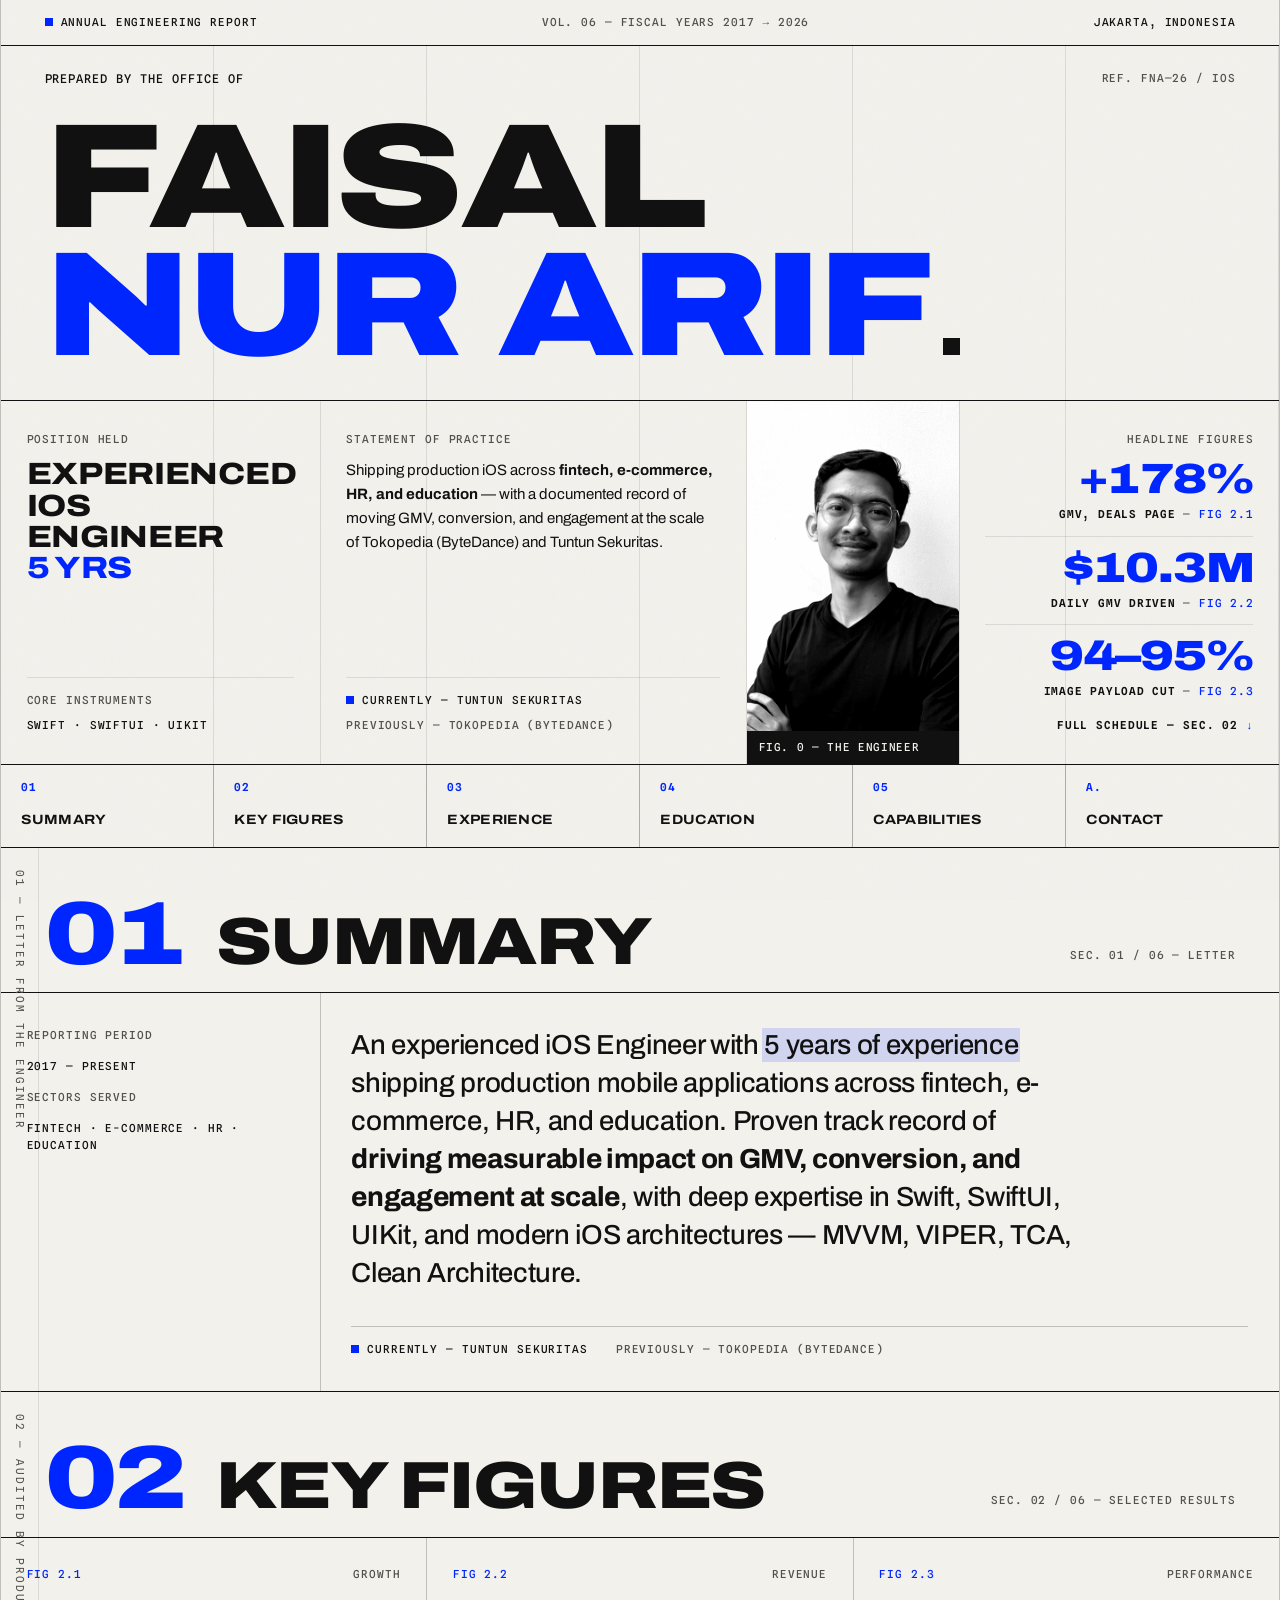
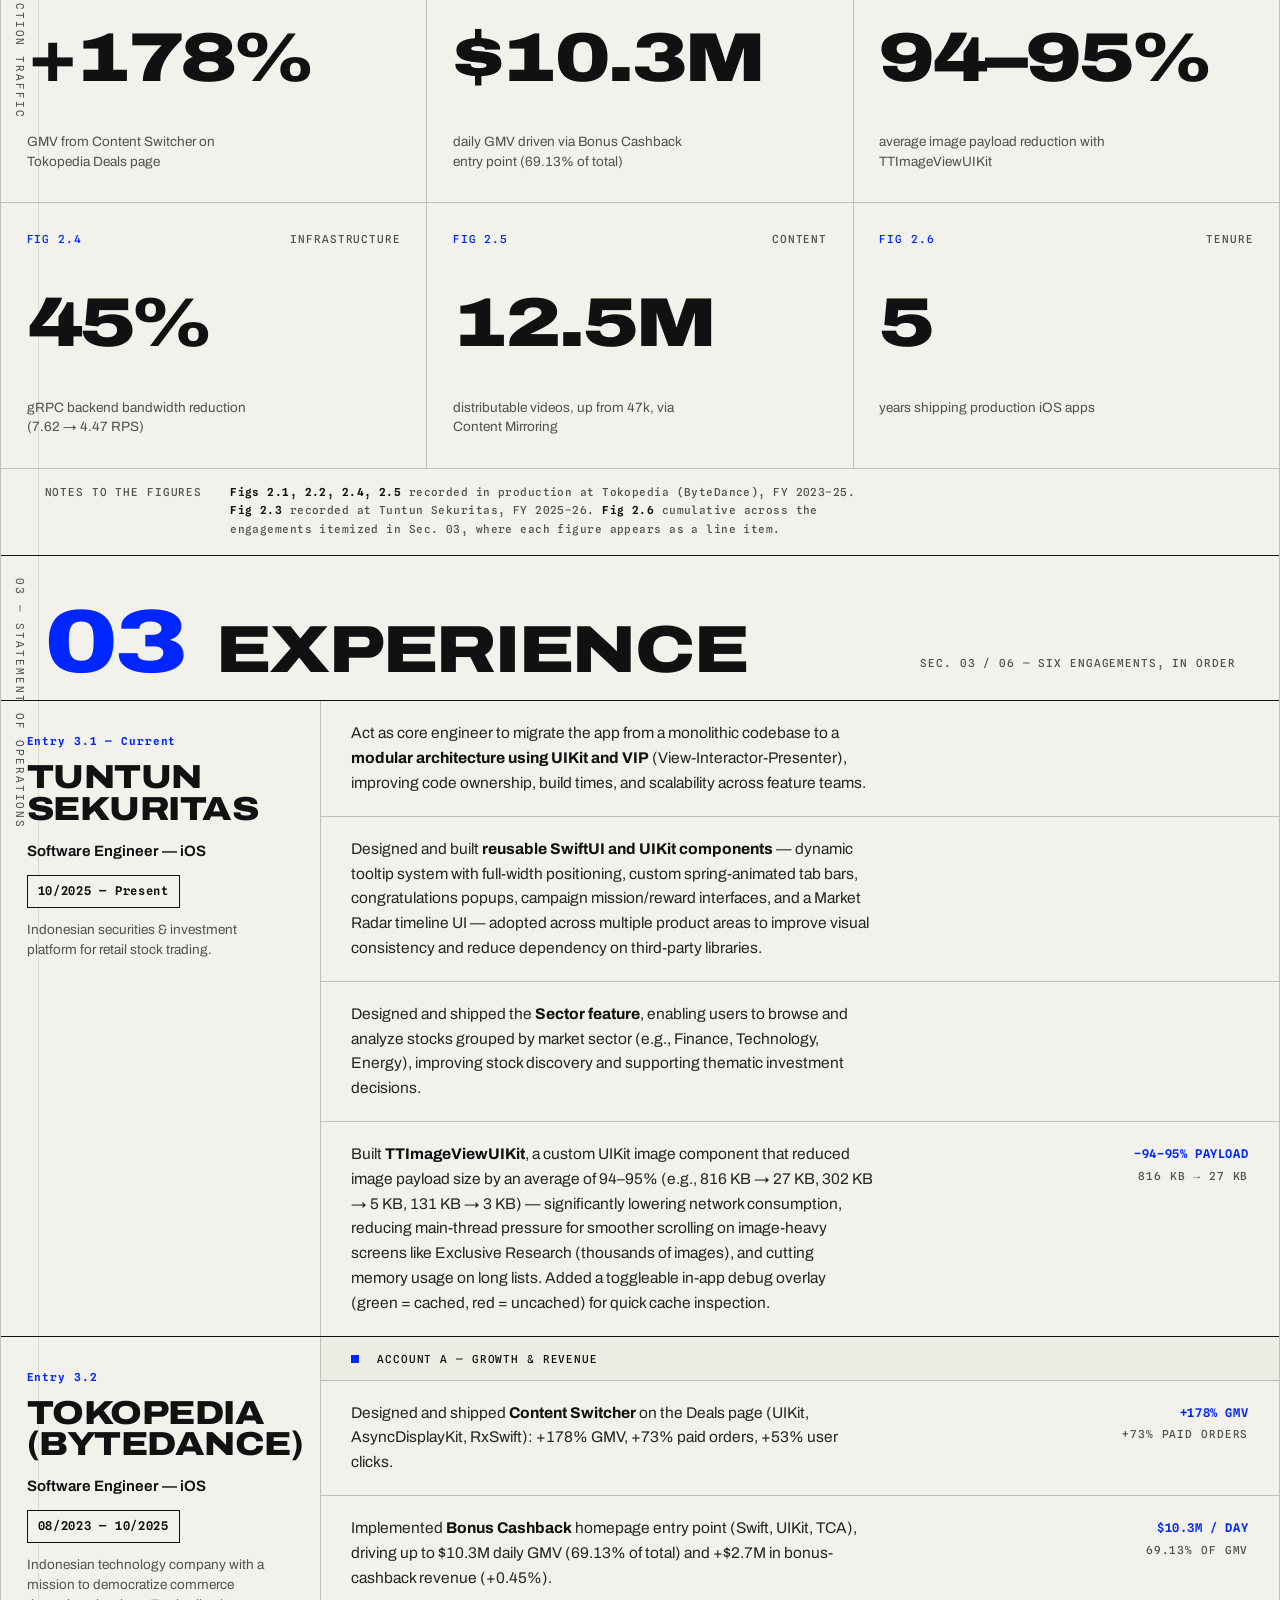
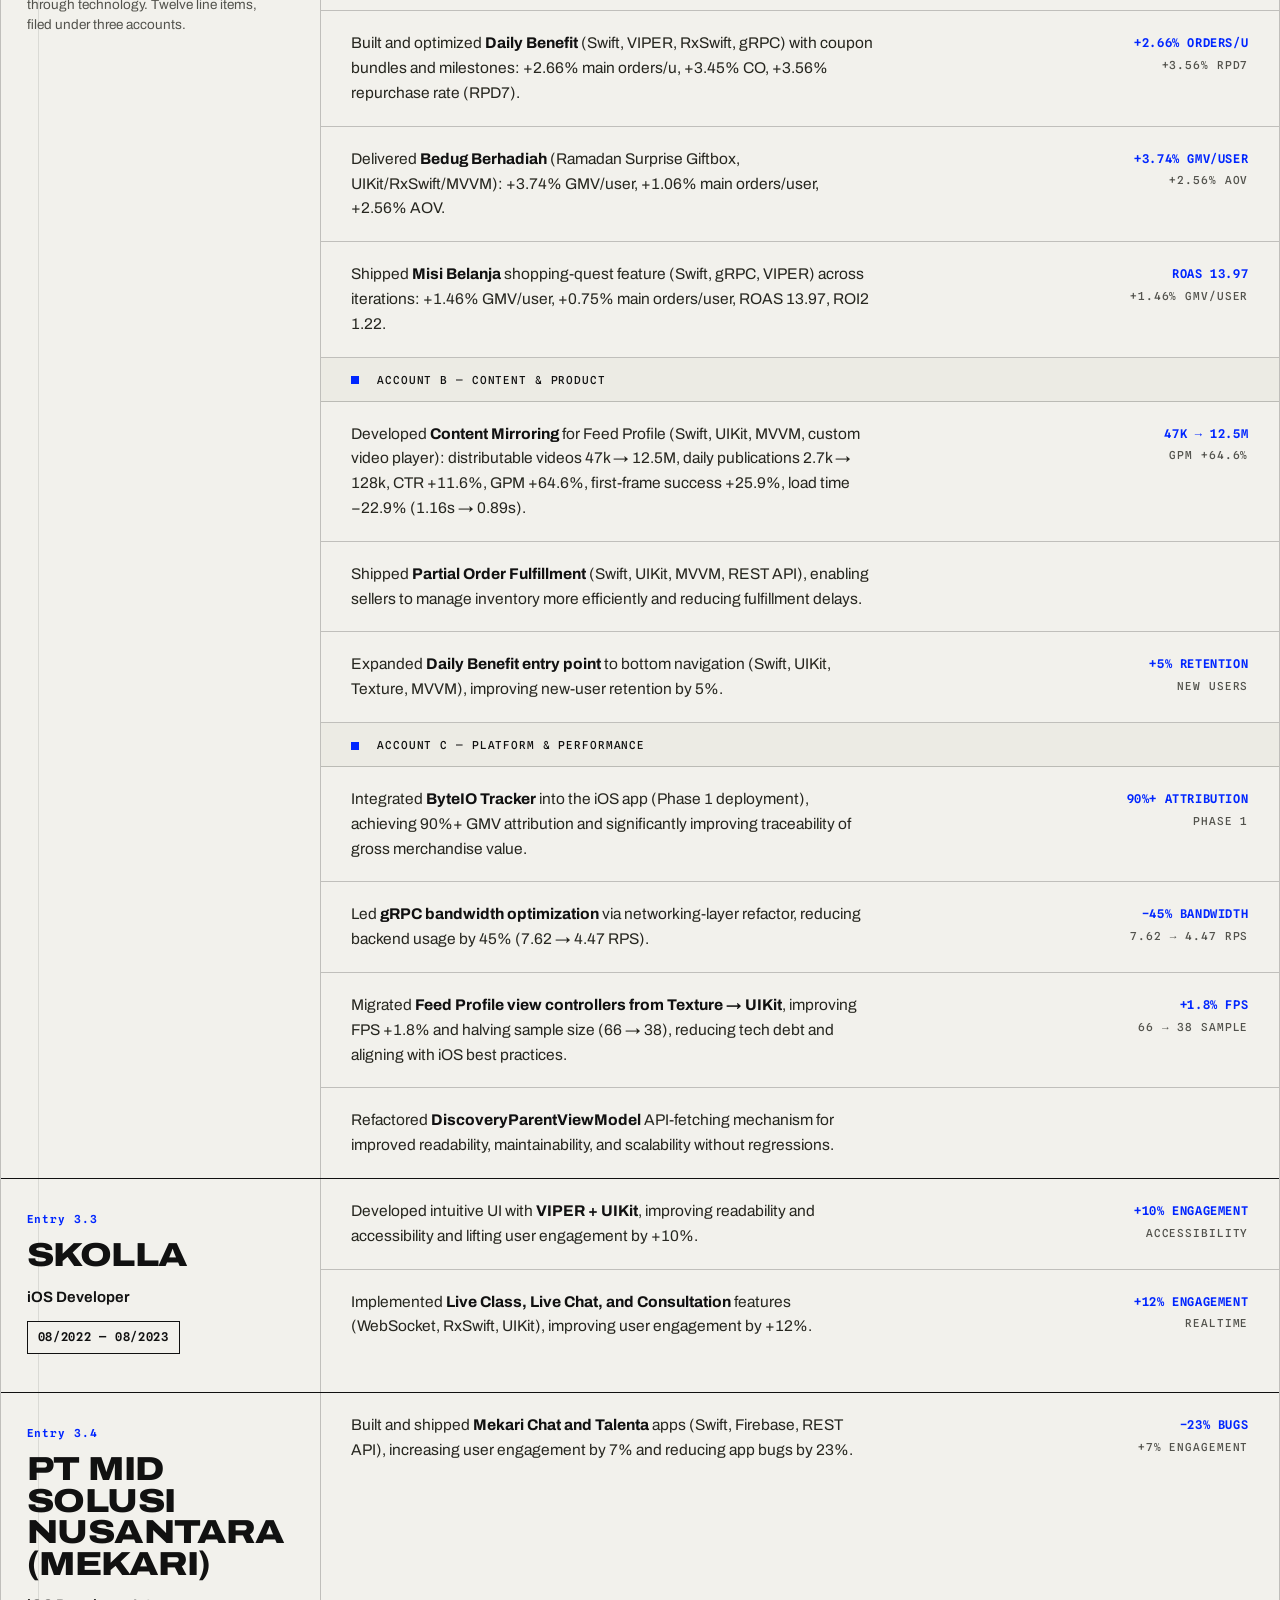
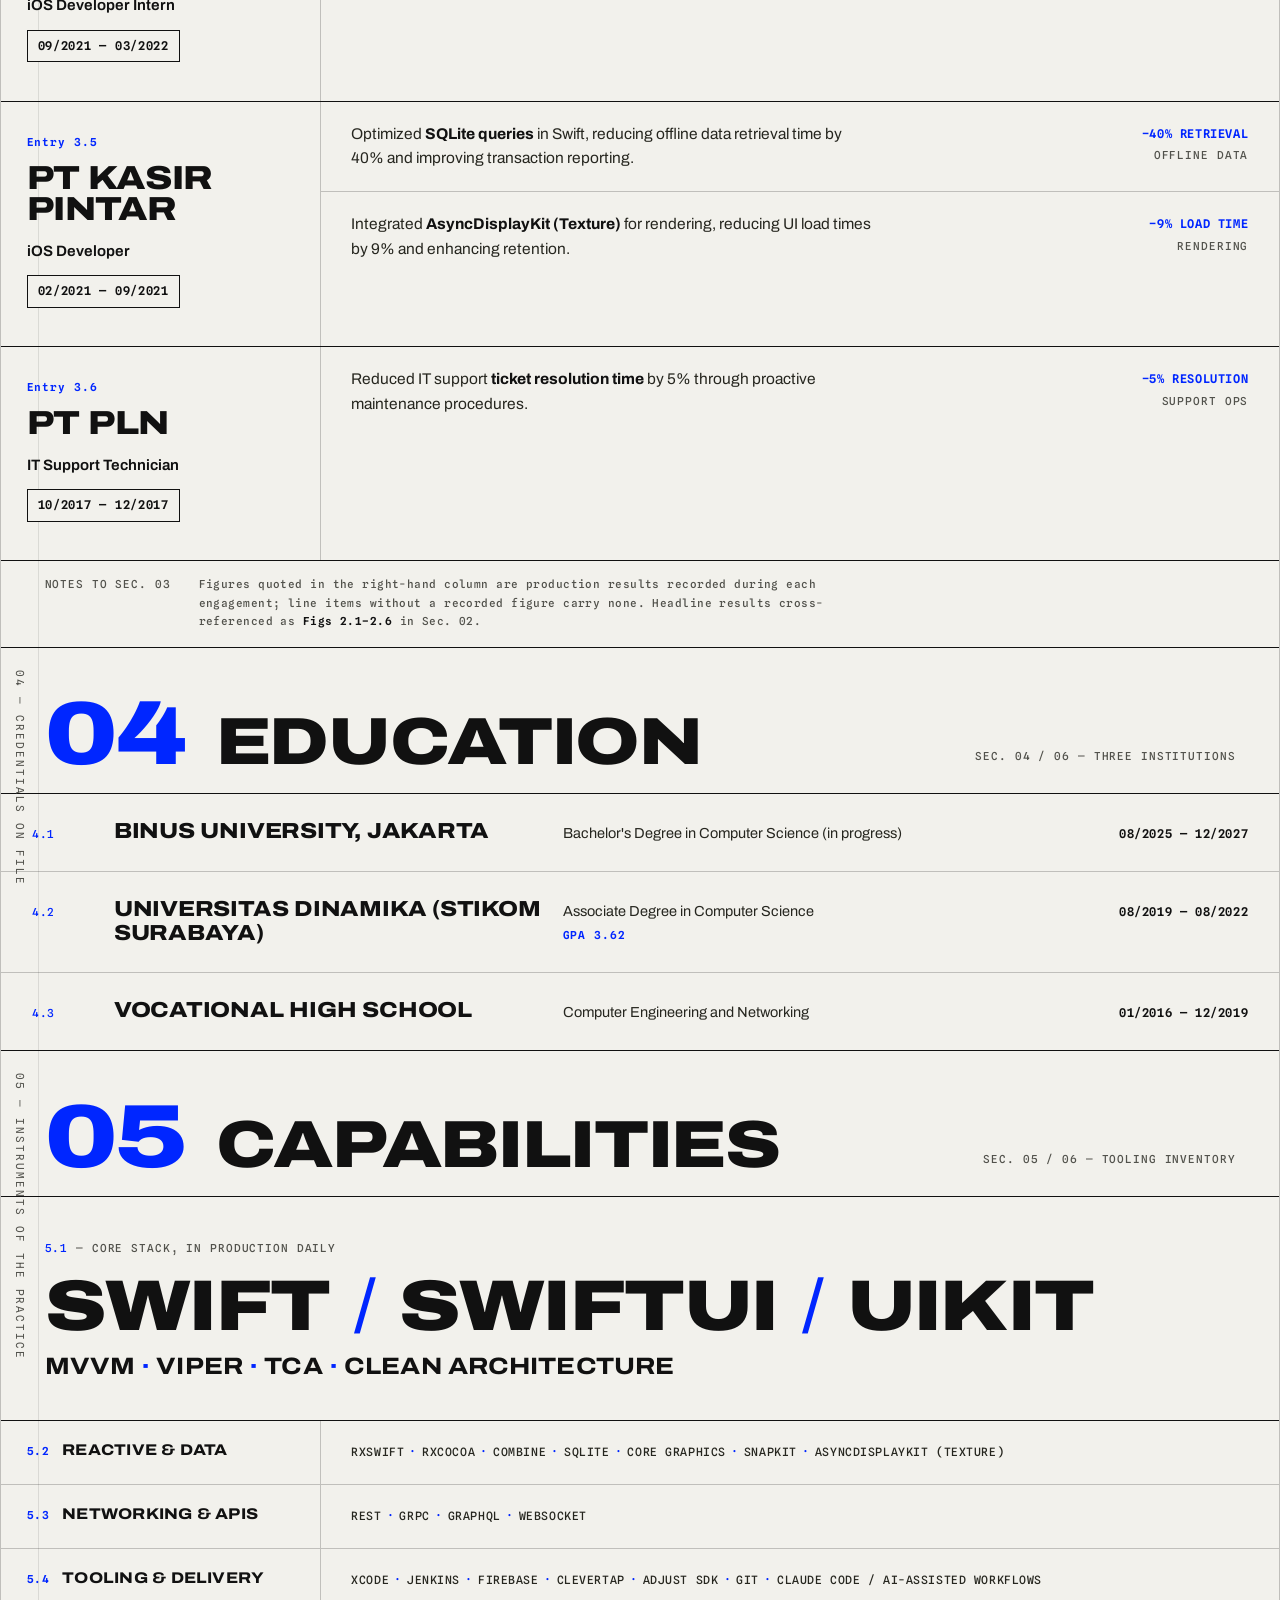
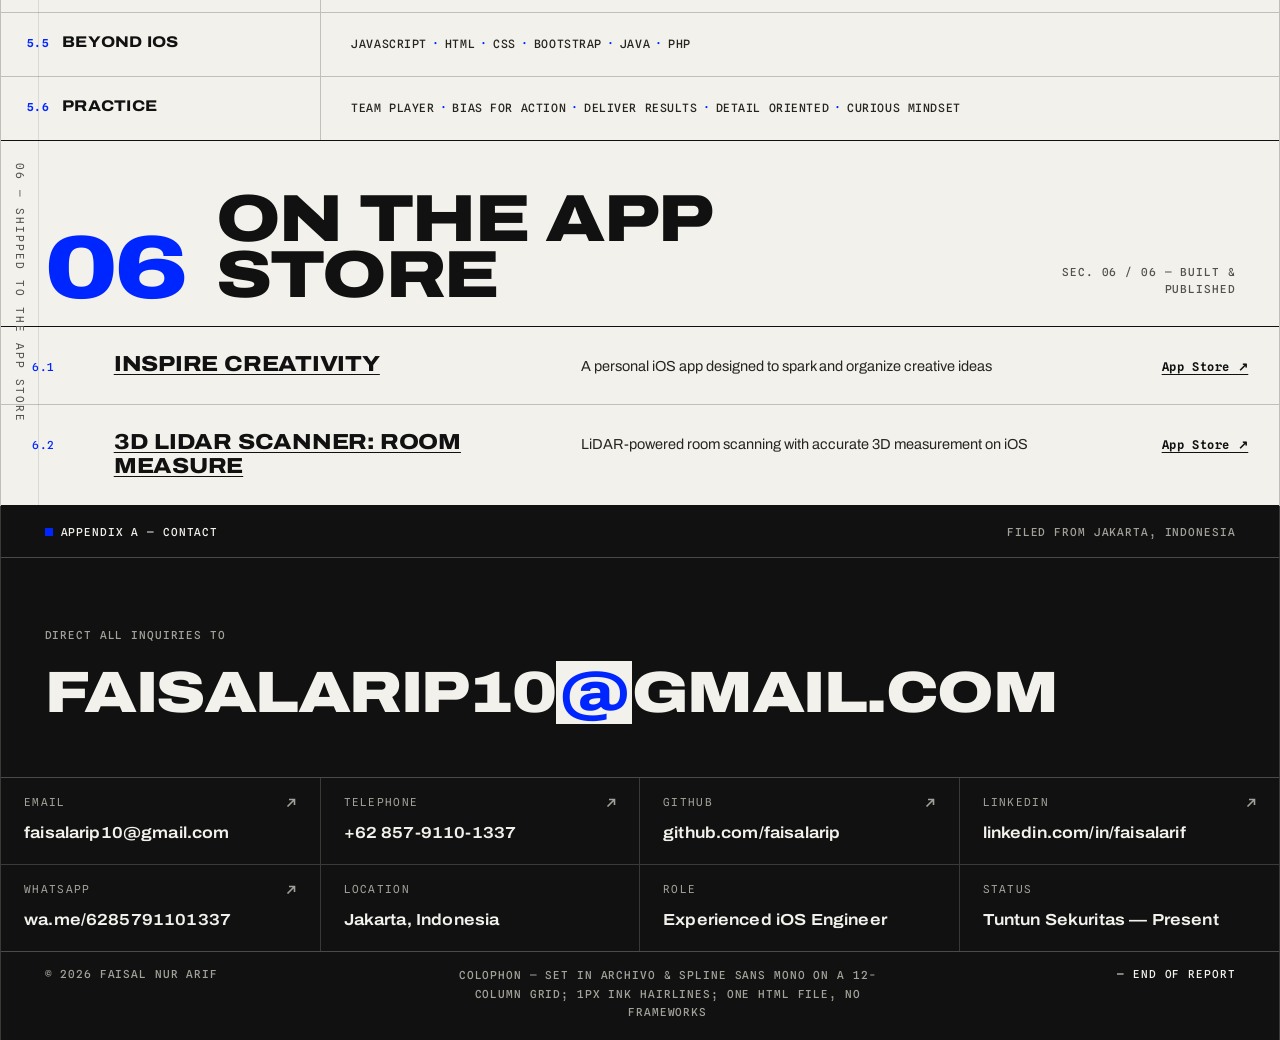
==== commit 13766239: "set title to Experienced iOS Engineer, update tenure to 5 years, add App Store apps section" ====
--- a/index.html
+++ b/index.html
@@ -1,1347 +1,1043 @@
 <!DOCTYPE html>
 <html lang="en">
-  <head>
-    <title>My Portofolio</title>
-    <meta charset="utf-8" />
-    <meta
-      name="viewport"
-      content="width=device-width, initial-scale=1, shrink-to-fit=no"
-    />
-
-    <link
-      href="https://fonts.googleapis.com/css?family=Poppins:100,200,300,400,500,600,700,800,900"
-      rel="stylesheet"
-    />
-
-    <link rel="stylesheet" href="css/open-iconic-bootstrap.min.css" />
-    <link rel="stylesheet" href="css/animate.css" />
-
-    <link rel="stylesheet" href="css/owl.carousel.min.css" />
-    <link rel="stylesheet" href="css/owl.theme.default.min.css" />
-    <link rel="stylesheet" href="css/magnific-popup.css" />
-
-    <link rel="stylesheet" href="css/aos.css" />
-
-    <link rel="stylesheet" href="css/ionicons.min.css" />
-
-    <link rel="stylesheet" href="css/flaticon.css" />
-    <link rel="stylesheet" href="css/icomoon.css" />
-    <link rel="stylesheet" href="css/style.css" />
-  </head>
-
-  <body data-spy="scroll" data-target=".site-navbar-target" data-offset="300">
-    <nav
-      class="navbar navbar-expand-lg navbar-light ftco_navbar ftco-navbar-light site-navbar-target"
-      id="ftco-navbar"
-    >
-      <div class="container">
-        <a class="navbar-brand" href="index.html"><span>P</span>ortofolio</a>
-        <button
-          class="navbar-toggler js-fh5co-nav-toggle fh5co-nav-toggle"
-          type="button"
-          data-toggle="collapse"
-          data-target="#ftco-nav"
-          aria-controls="ftco-nav"
-          aria-expanded="false"
-          aria-label="Toggle navigation"
-        >
-          <span class="oi oi-menu"></span> Menu
-        </button>
-
-        <div class="collapse navbar-collapse" id="ftco-nav">
-          <ul class="navbar-nav nav ml-auto">
-            <li class="nav-item">
-              <a href="#home-section" class="nav-link"><span>Home</span></a>
-            </li>
-            <li class="nav-item">
-              <a href="#about-section" class="nav-link"><span>About</span></a>
-            </li>
-            <li class="nav-item">
-              <a href="#resume-section" class="nav-link"><span>Resume</span></a>
-            </li>
-            <li class="nav-item">
-              <a href="#projects-section" class="nav-link"
-                ><span>Projects</span></a
-              >
-            </li>
-            <li class="nav-item">
-              <a href="#contact-section" class="nav-link"
-                ><span>Contact</span></a
-              >
-            </li>
-          </ul>
-        </div>
-      </div>
+<head>
+<meta charset="UTF-8">
+<meta name="viewport" content="width=device-width, initial-scale=1.0">
+<title>Faisal Nur Arif — iOS Engineer</title>
+<meta name="description" content="Faisal Nur Arif — Experienced iOS Engineer in Jakarta. 5 years shipping production iOS across fintech and e-commerce: +178% GMV, $10.3M daily GMV.">
+<link rel="canonical" href="https://faisalarip.github.io/">
+<meta property="og:type" content="website">
+<meta property="og:title" content="Faisal Nur Arif — iOS Engineer">
+<meta property="og:description" content="Annual engineering report. 5 years of production iOS: +178% GMV, $10.3M daily GMV, 94–95% image payload reduction.">
+<meta property="og:url" content="https://faisalarip.github.io/">
+<meta property="og:image" content="https://faisalarip.github.io/images/og-card.jpg">
+<meta property="og:image:width" content="1200">
+<meta property="og:image:height" content="630">
+<meta property="og:image:alt" content="Faisal Nur Arif — iOS Engineer. Annual engineering report cover with headline figures.">
+<meta name="twitter:card" content="summary_large_image">
+<meta name="twitter:image" content="https://faisalarip.github.io/images/og-card.jpg">
+<meta name="twitter:title" content="Faisal Nur Arif — iOS Engineer">
+<meta name="twitter:description" content="Annual engineering report. 5 years of production iOS: +178% GMV, $10.3M daily GMV, 94–95% image payload reduction.">
+<link rel="icon" type="image/png" sizes="32x32" href="images/favicon-32.png">
+<link rel="icon" type="image/svg+xml" href="data:image/svg+xml,%3Csvg xmlns='http://www.w3.org/2000/svg' viewBox='0 0 64 64'%3E%3Crect width='64' height='64' fill='%230026FF'/%3E%3Cpath d='M18 14h30v8H28v10h17v8H28v18h-10z' fill='%23F2F1EC'/%3E%3C/svg%3E">
+<link rel="preconnect" href="https://fonts.googleapis.com">
+<link rel="preconnect" href="https://fonts.gstatic.com" crossorigin>
+<link href="https://fonts.googleapis.com/css2?family=Archivo:ital,wdth,wght@0,62..125,300..900&family=Spline+Sans+Mono:wght@400;500;600&display=swap" rel="stylesheet">
+<style>
+/* ================= TOKENS ================= */
+:root{
+  --paper:#F2F1EC;
+  --paper-2:#ECEBE4;
+  --ink:#111111;
+  --ink-2:#52524C;
+  --blue:#0026FF;
+  --hair:rgba(17,17,17,.22);
+  --hair-soft:rgba(17,17,17,.10);
+  --frame-max:1408px;
+  --pad:clamp(16px,3.4vw,48px);
+  --ease:cubic-bezier(.65,0,.25,1);
+  --t:220ms;
+  --mono:"Spline Sans Mono",ui-monospace,SFMono-Regular,Menlo,monospace;
+  --grot:"Archivo",Helvetica,Arial,sans-serif;
+}
+*{margin:0;padding:0;box-sizing:border-box}
+html{scroll-behavior:smooth}
+body{
+  font-family:var(--grot);
+  font-size:16px;line-height:1.55;
+  color:var(--ink);
+  background:
+    linear-gradient(180deg,rgba(17,17,17,.025),rgba(17,17,17,0) 240px),
+    var(--paper);
+  -webkit-font-smoothing:antialiased;
+  font-variant-numeric:tabular-nums;
+  overflow-x:hidden;
+}
+/* film grain */
+body::after{
+  content:"";position:fixed;inset:0;z-index:99;pointer-events:none;
+  background-image:url("data:image/svg+xml,%3Csvg xmlns='http://www.w3.org/2000/svg' width='180' height='180'%3E%3Cfilter id='n'%3E%3CfeTurbulence type='fractalNoise' baseFrequency='0.9' numOctaves='2' stitchTiles='stitch'/%3E%3C/filter%3E%3Crect width='180' height='180' filter='url(%23n)' opacity='0.5'/%3E%3C/svg%3E");
+  opacity:.05;mix-blend-mode:multiply;
+}
+::selection{background:var(--blue);color:var(--paper)}
+a{color:inherit;text-decoration-thickness:1px;text-underline-offset:3px}
+:focus-visible{outline:2px solid var(--blue);outline-offset:3px}
+img{display:block;max-width:100%}
+ul{list-style:none}
+.hero-grid>*,.xp-grid>*,.figs>*,.letter>*,.cap-row>*,.ft-grid>*{min-width:0}
+
+/* ================= FRAME ================= */
+.frame{
+  max-width:var(--frame-max);margin:0 auto;
+  border-left:1px solid var(--hair);border-right:1px solid var(--hair);
+  background:var(--paper);
+  position:relative;
+}
+.sec{border-bottom:1px solid var(--ink);position:relative}
+.pad{padding-left:var(--pad);padding-right:var(--pad)}
+
+/* mono micro-type */
+.m{font-family:var(--mono);font-size:11px;letter-spacing:.08em;text-transform:uppercase;font-weight:500}
+.m2{color:var(--ink-2)}
+.sq{display:inline-block;width:8px;height:8px;background:var(--blue);margin-right:8px;flex:none}
+
+/* vertical rail label */
+.rail{
+  position:absolute;top:0;bottom:0;left:0;width:38px;
+  border-right:1px solid var(--hair-soft);
+  display:flex;align-items:flex-start;justify-content:center;padding-top:22px;
+}
+.rail span{
+  writing-mode:vertical-rl;font-family:var(--mono);font-size:11px;
+  letter-spacing:.18em;text-transform:uppercase;color:var(--ink-2);white-space:nowrap;
+}
+@media(max-width:900px){.rail{display:none}}
+
+/* ================= MASTHEAD ================= */
+.mast{
+  display:flex;justify-content:space-between;gap:16px;align-items:center;
+  border-bottom:1px solid var(--ink);
+  padding-top:14px;padding-bottom:14px;
+}
+.mast .mid{display:flex;align-items:center;gap:8px}
+@media(max-width:700px){.mast .mid{display:none}}
+
+/* ================= HERO ================= */
+.hero{
+  position:relative;
+  background-image:linear-gradient(90deg,var(--hair-soft) 1px,transparent 1px);
+  background-size:calc(100%/6) 100%;
+  background-position:-1px 0;
+}
+.hero-top{
+  display:flex;justify-content:space-between;gap:24px;
+  padding-top:clamp(12px,2vw,24px);
+}
+.kicker{display:flex;align-items:center;gap:10px}
+.kicker .m{font-size:12px}
+.h1{
+  font-weight:880;font-stretch:122%;
+  font-size:clamp(44px,11.6vw,158px);
+  line-height:.86;letter-spacing:-.025em;text-transform:uppercase;
+  padding-top:clamp(12px,2vw,26px);
+  padding-bottom:clamp(16px,2.4vw,34px);
+}
+.h1 .l{display:block}
+.h1 .l2{color:var(--blue)}
+.h1 .nw{white-space:nowrap}
+.h1 .dot{display:inline-block;width:.115em;height:.115em;background:var(--ink);margin-left:.08em}
+.hero-grid{
+  display:grid;border-top:1px solid var(--ink);
+  grid-template-columns:repeat(12,1fr);
+}
+@media(min-width:981px){.hero-grid>*{grid-row:1}}
+.hero-cell{padding:clamp(18px,2.4vw,30px) clamp(16px,2vw,28px)}
+.hc-role{grid-column:1/4;border-right:1px solid var(--hair);display:flex;flex-direction:column}
+.hc-role .big{
+  font-weight:800;font-stretch:118%;text-transform:uppercase;letter-spacing:-.01em;
+  font-size:clamp(22px,2.4vw,33px);line-height:1.02;margin-top:10px;margin-bottom:22px;
+}
+.hc-role .big em{font-style:normal;color:var(--blue)}
+.hc-stack{
+  margin-top:auto;padding-top:14px;border-top:1px solid var(--hair-soft);
+  display:flex;flex-direction:column;gap:8px;
+}
+.hc-sum{grid-column:4/8;border-right:1px solid var(--hair);display:flex;flex-direction:column}
+.hc-sum p{max-width:46ch;font-size:clamp(15px,1.15vw,16.5px);line-height:1.6;margin-top:10px}
+.hc-sum strong{font-weight:700}
+.hc-sum p{margin-bottom:22px}
+.hc-now{
+  margin-top:auto;padding-top:14px;border-top:1px solid var(--hair-soft);
+  display:flex;flex-direction:column;gap:8px;
+}
+.hc-kpi{grid-column:10/13;display:flex;flex-direction:column;text-align:right}
+.hc-kpi .hk{margin-top:12px;padding-top:12px;border-top:1px solid var(--hair-soft)}
+.hc-kpi .hk:first-of-type{border-top:none;padding-top:0;margin-top:12px}
+.hk-v{display:block;font-weight:880;font-stretch:124%;letter-spacing:-.03em;line-height:.92;font-size:clamp(36px,3.3vw,47px);color:var(--blue);white-space:nowrap}
+.hk-l{display:block;font-family:var(--mono);font-size:11px;font-weight:500;letter-spacing:.07em;text-transform:uppercase;color:var(--ink-2);margin-top:7px;line-height:1.6}
+.hk-l b{font-weight:600;color:var(--ink)}
+.hk-ref{color:var(--blue)}
+.hk-more{
+  margin-top:auto;padding-top:16px;
+  font-family:var(--mono);font-size:11px;font-weight:600;letter-spacing:.08em;
+  text-transform:uppercase;color:var(--ink);text-decoration:none;
+}
+.hk-more .ar{color:var(--blue)}
+.hk-more:hover{color:var(--blue)}
+.hc-photo{grid-column:8/10;border-right:1px solid var(--hair);padding:0;position:relative;background:var(--paper-2);overflow:hidden;min-height:300px}
+.hc-photo img{
+  position:absolute;left:50%;top:-32%;transform:translateX(-50%);
+  height:175%;width:auto;max-width:none;
+  filter:grayscale(1) contrast(1.12) brightness(1.02);
+}
+@media(max-width:980px){
+  .hc-photo img{
+    position:static;transform:none;width:100%;height:min(36vh,330px);
+    object-fit:cover;object-position:50% 30%;
+  }
+}
+.hc-photo figcaption{
+  position:absolute;left:0;right:0;bottom:0;
+  display:flex;justify-content:space-between;align-items:center;gap:10px;
+  background:var(--ink);color:var(--paper);
+  padding:8px 12px;
+}
+.hc-photo figcaption .m{font-size:11px;letter-spacing:.06em;white-space:nowrap}
+@media(min-width:981px){.hc-photo figcaption .fc2{display:none}}
+@media(max-width:980px){
+  .hc-role{grid-column:1/7;border-right:1px solid var(--hair)}
+  .hc-sum{grid-column:7/13;border-right:none}
+  .hc-kpi{grid-column:1/13;border-top:1px solid var(--ink);display:block;text-align:left}
+  .hc-kpi .hk,.hc-kpi .hk:first-of-type{
+    display:flex;justify-content:space-between;align-items:baseline;gap:14px;
+    border-top:1px solid var(--hair-soft);margin-top:10px;padding-top:10px;
+  }
+  .hk-v{font-size:clamp(27px,4.4vw,36px)}
+  .hk-l{margin-top:0;text-align:right}
+  .hk-more{display:inline-block;margin-top:16px;padding-top:0}
+  .hc-photo{grid-column:1/13;border-right:none;border-top:1px solid var(--ink);min-height:0}
+}
+@media(max-width:640px){
+  .hc-role{grid-column:1/13;border-right:none;border-bottom:1px solid var(--hair)}
+  .hc-sum{grid-column:1/13}
+  .hk-v{font-size:clamp(25px,7vw,31px)}
+}
+/* contents strip */
+.toc{
+  display:grid;grid-template-columns:repeat(6,1fr);
+  border-top:1px solid var(--ink);
+}
+.toc a{
+  text-decoration:none;display:flex;flex-direction:column;gap:14px;
+  padding:14px clamp(12px,1.6vw,22px) 16px;
+  border-right:1px solid var(--hair);
+  transition:background var(--t) var(--ease),color var(--t) var(--ease);
+}
+.toc a:last-child{border-right:none}
+.toc a:hover{background:var(--ink);color:var(--paper)}
+.toc a:hover .toc-n{color:var(--paper)}
+.toc-n{font-family:var(--mono);font-size:11px;font-weight:600;color:var(--blue);letter-spacing:.08em}
+.toc-t{font-weight:700;font-stretch:114%;text-transform:uppercase;font-size:clamp(11px,1.05vw,14px);letter-spacing:.02em}
+@media(max-width:760px){
+  .toc{grid-template-columns:repeat(3,1fr)}
+  .toc a{border-bottom:1px solid var(--hair)}
+  .toc a:nth-child(3n){border-right:none}
+  .toc a:nth-child(n+4){border-bottom:none}
+}
+
+/* ================= SECTION HEADER ================= */
+.shead{
+  display:flex;align-items:flex-end;justify-content:space-between;gap:18px;
+  border-bottom:1px solid var(--ink);
+  padding-top:clamp(26px,4vw,54px);padding-bottom:clamp(14px,1.8vw,22px);
+}
+.shead .num{
+  font-weight:880;font-stretch:125%;
+  font-size:clamp(44px,7vw,104px);line-height:.8;letter-spacing:-.02em;
+  color:var(--blue);
+}
+.shead .wrap{display:flex;align-items:flex-end;gap:clamp(14px,2.4vw,34px)}
+.shead h2{
+  font-weight:850;font-stretch:120%;text-transform:uppercase;
+  font-size:clamp(30px,5.2vw,76px);line-height:.84;letter-spacing:-.02em;
+}
+.shead .tag{padding-bottom:6px;text-align:right}
+@media(max-width:640px){.shead .tag{display:none}}
+
+/* ================= 01 SUMMARY ================= */
+.letter{display:grid;grid-template-columns:repeat(12,1fr)}
+.letter-aside{
+  grid-column:1/4;border-right:1px solid var(--hair);
+  padding:clamp(20px,2.6vw,34px) clamp(16px,2vw,28px);
+  display:flex;flex-direction:column;gap:14px;
+}
+.letter-body{grid-column:4/13;padding:clamp(20px,2.6vw,34px) clamp(16px,2.4vw,40px)}
+.letter-body p{
+  font-size:clamp(19px,2.15vw,30px);line-height:1.38;font-weight:480;
+  letter-spacing:-.012em;max-width:46ch;
+}
+.letter-body p .hl{
+  background:linear-gradient(0deg,rgba(0,38,255,.14),rgba(0,38,255,.14));
+  box-shadow:0 0 0 2px rgba(0,38,255,.14);
+}
+.letter-body p strong{font-weight:740}
+.letter-foot{
+  margin-top:clamp(20px,2.6vw,34px);padding-top:14px;border-top:1px solid var(--hair);
+  display:flex;gap:28px;flex-wrap:wrap;
+}
+@media(max-width:760px){
+  .letter-aside{grid-column:1/13;border-right:none;border-bottom:1px solid var(--hair);flex-direction:row;flex-wrap:wrap;gap:18px}
+  .letter-body{grid-column:1/13}
+}
+
+/* ================= 02 KEY FIGURES ================= */
+.figs{
+  display:grid;grid-template-columns:repeat(3,1fr);
+  gap:1px;background:var(--hair);
+}
+.fig{
+  background:var(--paper);padding:clamp(18px,2.2vw,30px) clamp(16px,2vw,28px) clamp(20px,2.4vw,32px);
+  display:flex;flex-direction:column;gap:clamp(22px,3.4vw,56px);
+  transition:background 160ms var(--ease),color 160ms var(--ease);
+  cursor:default;
+}
+.fig .top{display:flex;justify-content:space-between;align-items:center}
+.fig .v{
+  font-weight:880;font-stretch:124%;letter-spacing:-.03em;line-height:.9;
+  font-size:clamp(46px,5.4vw,84px);white-space:nowrap;
+}
+.fig .lb{font-size:13.5px;line-height:1.45;color:var(--ink-2);max-width:30ch}
+.fig .idx{color:var(--blue)}
+.fig:hover{background:var(--blue);color:var(--paper)}
+.fig:hover .lb,.fig:hover .idx{color:var(--paper)}
+.fig-notes{
+  border-top:1px solid var(--hair);
+  display:flex;gap:10px 28px;flex-wrap:wrap;align-items:baseline;
+  padding-top:14px;padding-bottom:16px;
+}
+.fig-notes p{
+  font-family:var(--mono);font-size:11px;font-weight:500;letter-spacing:.04em;
+  color:var(--ink-2);max-width:92ch;line-height:1.7;
+}
+.fig-notes p b{font-weight:600;color:var(--ink)}
+@media(max-width:980px){.figs{grid-template-columns:repeat(2,1fr)}}
+@media(max-width:560px){
+  .figs{grid-template-columns:1fr}
+  .fig{gap:14px}
+  .fig .v{font-size:clamp(52px,15vw,72px)}
+}
+
+/* ================= 03 EXPERIENCE ================= */
+.xp{border-bottom:1px solid var(--ink)}
+.xp:last-of-type{border-bottom:none}
+.xp-grid{display:grid;grid-template-columns:repeat(12,1fr)}
+.xp-aside{
+  grid-column:1/4;border-right:1px solid var(--hair);
+  padding:clamp(20px,2.6vw,32px) clamp(16px,2vw,28px) clamp(24px,3vw,40px);
+}
+.xp-aside .inner{position:sticky;top:18px;display:flex;flex-direction:column;gap:12px}
+.xp-idx{font-family:var(--mono);font-size:11px;font-weight:600;color:var(--blue);letter-spacing:.08em}
+.xp h3{
+  font-weight:830;font-stretch:118%;text-transform:uppercase;
+  font-size:clamp(24px,2.6vw,38px);line-height:.95;letter-spacing:-.015em;
+}
+.xp-role{font-weight:640;font-size:15px;margin-top:2px}
+.xp-blurb{font-size:13.5px;line-height:1.5;color:var(--ink-2);max-width:30ch}
+.xp-period{
+  font-family:var(--mono);font-size:12px;font-weight:600;letter-spacing:.06em;
+  border:1px solid var(--ink);padding:6px 10px;align-self:flex-start;
+  background:var(--paper);
+}
+.xp-body{grid-column:4/13}
+.gline{
+  display:flex;align-items:center;gap:10px;
+  padding:14px clamp(16px,2.4vw,32px) 12px;
+  border-bottom:1px solid var(--hair);
+  background:var(--paper-2);
+}
+.xp-body .row{
+  display:grid;grid-template-columns:minmax(0,58ch) minmax(150px,1fr);
+  gap:18px;align-items:start;
+  padding:clamp(14px,1.8vw,20px) clamp(16px,2.4vw,32px);
+  border-bottom:1px solid var(--hair);
+  position:relative;
+}
+.xp-body .row:last-child{border-bottom:none}
+.xp-body .row::before{
+  content:"";position:absolute;left:0;top:0;bottom:0;width:0;background:var(--blue);
+  transition:width 160ms var(--ease);
+}
+.xp-body .row:hover::before{width:4px}
+.row p{font-size:15.5px;line-height:1.6;color:#26261F}
+.row p strong{font-weight:720;color:var(--ink)}
+.row .metric{
+  font-family:var(--mono);font-size:12px;font-weight:600;letter-spacing:.05em;
+  color:var(--blue);text-align:right;text-transform:uppercase;
+  padding-top:3px;white-space:nowrap;
+}
+.row .metric:empty{display:none}
+.row .metric small{display:block;font-size:11px;color:var(--ink-2);font-weight:500;margin-top:4px;letter-spacing:.08em}
+@media(max-width:980px){
+  .xp-aside{grid-column:1/13;border-right:none;border-bottom:1px solid var(--hair)}
+  .xp-aside .inner{position:static;display:grid;grid-template-columns:1fr auto;gap:6px 18px;align-items:start}
+  .xp-aside .inner .xp-idx{grid-column:1/3}
+  .xp-aside .inner .xp-period{grid-column:2;grid-row:2;justify-self:end}
+  .xp-aside .inner h3{grid-column:1;grid-row:2}
+  .xp-aside .inner .xp-role{grid-column:1/3}
+  .xp-aside .inner .xp-blurb{grid-column:1/3;max-width:60ch}
+  .xp-body{grid-column:1/13}
+}
+@media(max-width:640px){
+  .xp-body .row{grid-template-columns:1fr;gap:8px}
+  .row .metric{text-align:left;order:-1;padding-top:0;white-space:normal}
+  .row .metric small{display:inline;margin-left:8px}
+}
+@media(max-width:480px){
+  .row p{font-size:16px}
+}
+
+/* ================= 04 EDUCATION ================= */
+.edu .row{
+  display:grid;grid-template-columns:64px minmax(0,4fr) minmax(0,5fr) auto;
+  gap:18px;align-items:baseline;
+  padding:clamp(18px,2.2vw,26px) clamp(16px,2.4vw,32px);
+  border-bottom:1px solid var(--hair);
+}
+.edu .row:last-child{border-bottom:none}
+.edu h3{font-weight:800;font-stretch:114%;font-size:clamp(17px,1.7vw,23px);text-transform:uppercase;letter-spacing:-.01em;line-height:1.1}
+.edu .deg{font-size:14.5px;color:#26261F}
+.edu .deg span{display:block;font-family:var(--mono);font-size:11px;color:var(--blue);letter-spacing:.08em;text-transform:uppercase;margin-top:4px;font-weight:600}
+.edu .per{font-family:var(--mono);font-size:12px;font-weight:600;letter-spacing:.05em;white-space:nowrap}
+@media(max-width:760px){
+  .edu .row{grid-template-columns:48px 1fr;gap:6px 14px}
+  .edu h3{grid-column:2}
+  .edu .deg{grid-column:2}
+  .edu .per{grid-column:2}
+}
+
+/* ================= 05 CAPABILITIES ================= */
+.cap-core{
+  border-bottom:1px solid var(--ink);
+  padding-top:clamp(22px,3vw,42px);padding-bottom:clamp(22px,3vw,42px);
+}
+.cap-big{
+  font-weight:870;font-stretch:122%;text-transform:uppercase;letter-spacing:-.022em;
+  font-size:clamp(33px,5.6vw,80px);line-height:.92;margin-top:14px;
+}
+.cap-big .d{color:var(--blue);font-weight:480;padding:0 .04em}
+.cap-mid{
+  font-weight:740;font-stretch:116%;text-transform:uppercase;letter-spacing:.005em;
+  font-size:clamp(15px,1.85vw,26px);line-height:1.25;margin-top:12px;color:var(--ink);
+}
+.cap-mid .d{color:var(--blue)}
+.cap-row{
+  display:grid;grid-template-columns:minmax(0,3fr) minmax(0,9fr);
+  border-bottom:1px solid var(--hair);
+}
+.cap-row:last-child{border-bottom:none}
+.cap-row .cl{
+  padding:clamp(14px,1.8vw,20px) clamp(16px,2vw,28px);
+  border-right:1px solid var(--hair);
+  display:flex;gap:12px;align-items:baseline;
+}
+.cap-row .cl h3{font-weight:760;font-stretch:114%;font-size:clamp(13px,1.25vw,15.5px);text-transform:uppercase;letter-spacing:.015em;line-height:1.2}
+.cap-row .ci{font-family:var(--mono);font-size:11px;font-weight:600;color:var(--blue);letter-spacing:.08em}
+.cap-row .cv{
+  padding:clamp(14px,1.8vw,20px) clamp(16px,2.4vw,32px);
+  font-family:var(--mono);font-size:11.5px;font-weight:500;letter-spacing:.05em;
+  text-transform:uppercase;line-height:2;color:#26261F;
+}
+.cap-row .cv .d{color:var(--blue);padding:0 .45em}
+@media(max-width:760px){
+  .cap-row{grid-template-columns:1fr}
+  .cap-row .cl{border-right:none;padding-bottom:0}
+  .cap-row .cv{padding-top:8px}
+}
+
+/* ================= FOOTER / CONTACT ================= */
+footer{background:var(--ink);color:var(--paper);position:relative;overflow:hidden}
+footer .frame{background:var(--ink);border-color:rgba(242,241,236,.18)}
+.ft-top{
+  display:flex;justify-content:space-between;align-items:center;gap:16px;
+  padding-top:18px;padding-bottom:16px;
+  border-bottom:1px solid rgba(242,241,236,.25);
+}
+.ft-top .m2{color:#A3A29A}
+.ft-cta{padding-top:clamp(34px,5vw,72px);padding-bottom:clamp(30px,4.4vw,64px)}
+.ft-cta .m2{color:#A3A29A}
+.ft-mail{
+  display:block;text-decoration:none;
+  font-weight:870;font-stretch:120%;text-transform:uppercase;letter-spacing:-.025em;
+  font-size:clamp(23px,4.55vw,64px);line-height:.96;
+  margin-top:18px;overflow-wrap:break-word;
+}
+.ft-mail .at{color:var(--blue);background:var(--paper);padding:0 .06em}
+.ft-mail:hover .u{text-decoration:underline;text-decoration-thickness:.045em;text-underline-offset:.08em;text-decoration-color:var(--blue)}
+.ft-grid{
+  display:grid;grid-template-columns:repeat(4,1fr);
+  border-top:1px solid rgba(242,241,236,.25);
+}
+.ft-grid a,.ft-grid .cell{
+  text-decoration:none;padding:16px clamp(14px,1.8vw,24px) 18px;
+  border-right:1px solid rgba(242,241,236,.18);
+  border-bottom:1px solid rgba(242,241,236,.18);
+  display:flex;flex-direction:column;gap:10px;
+  transition:background 160ms var(--ease),color 160ms var(--ease);
+}
+@media(min-width:861px){
+  .ft-grid>*:nth-child(4n){border-right:none}
+  .ft-grid>*:nth-child(n+5){border-bottom:none}
+}
+.ft-grid .k{font-family:var(--mono);font-size:11px;letter-spacing:.12em;text-transform:uppercase;color:#A3A29A;display:flex;align-items:center;justify-content:space-between}
+.ft-grid .v{font-weight:640;font-stretch:112%;font-size:clamp(13.5px,1.25vw,16.5px);letter-spacing:.01em;overflow-wrap:anywhere}
+.ft-grid a:hover{background:var(--blue);color:#fff}
+.ft-grid a:hover .k{color:rgba(255,255,255,.75)}
+.ft-bottom{
+  display:flex;justify-content:space-between;gap:14px;flex-wrap:wrap;
+  border-top:1px solid rgba(242,241,236,.25);
+  padding-top:14px;padding-bottom:18px;
+}
+.ft-bottom .m{color:#A3A29A}
+.ft-bottom .colo{max-width:66ch;line-height:1.7;text-align:center}
+.ft-bottom .end{color:var(--paper)}
+@media(max-width:860px){.ft-bottom .colo{text-align:left;order:3}}
+@media(max-width:860px){
+  .ft-grid{grid-template-columns:repeat(2,1fr)}
+  .ft-grid>*:nth-child(2n){border-right:none}
+  .ft-grid>*:nth-child(n+7){border-bottom:none}
+}
+.arr{width:10px;height:10px;flex:none}
+.arr path{stroke:currentColor;stroke-width:1.6;fill:none}
+
+/* ================= MOTION ================= */
+.boot{clip-path:inset(0 0 100% 0);animation:wipe 420ms var(--ease) forwards;animation-delay:calc(var(--d,0)*1ms)}
+@keyframes wipe{to{clip-path:inset(0 0 -8% 0)}}
+.rv{opacity:0;transform:translateY(12px);transition:opacity 240ms var(--ease),transform 240ms var(--ease);transition-delay:calc(var(--d,0)*1ms)}
+.rv.in{opacity:1;transform:none}
+.rvw .w{display:inline-block;clip-path:inset(0 100% 0 0);transition:clip-path 300ms var(--ease);transition-delay:calc(var(--d,0)*1ms)}
+.rvw.in .w{clip-path:inset(0 0 0 0)}
+@media(prefers-reduced-motion:reduce){
+  html{scroll-behavior:auto}
+  *,*::before,*::after{animation:none!important;transition:none!important}
+  .boot{clip-path:none;animation:none}
+  .rv,.rvw{opacity:1;transform:none;clip-path:none}
+  .rvw .w{clip-path:none}
+}
+
+/* ================= PRINT ================= */
+@media print{
+  body::after{display:none}
+  .boot{clip-path:none;animation:none}
+  .rv,.rvw{opacity:1;transform:none}
+  .rvw .w{clip-path:none}
+  .hc-photo{break-inside:avoid;min-height:0}
+  .hc-photo img{
+    position:static;transform:none;width:100%;height:340px;max-width:100%;
+    object-fit:contain;object-position:50% 50%;background:var(--paper-2);
+  }
+}
+</style>
+<noscript><style>.rv,.rvw{opacity:1;transform:none}.rvw .w{clip-path:none}</style></noscript>
+</head>
+<body>
+
+<div class="frame">
+
+  <!-- ============ MASTHEAD ============ -->
+  <div class="mast pad">
+    <span class="m boot" style="--d:0"><span class="sq" aria-hidden="true"></span>Annual Engineering Report</span>
+    <span class="m m2 mid boot" style="--d:60">Vol. 06 — Fiscal Years 2017 → 2026</span>
+    <span class="m boot" style="--d:120">Jakarta, Indonesia</span>
+  </div>
+
+  <!-- ============ HERO ============ -->
+  <header class="hero sec">
+    <div class="hero-top pad">
+      <span class="kicker boot" style="--d:160"><span class="m">Prepared by the office of</span></span>
+      <span class="m m2 boot" style="--d:200">Ref. FNA—26 / iOS</span>
+    </div>
+    <h1 class="h1 pad">
+      <span class="l boot" style="--d:240">Faisal</span>
+      <span class="l l2 boot" style="--d:340">Nur <span class="nw">Arif<span class="dot" aria-hidden="true"></span></span></span>
+    </h1>
+    <div class="hero-grid">
+      <div class="hero-cell hc-role boot" style="--d:430">
+        <span class="m m2">Position held</span>
+        <p class="big">Experienced<br>iOS Engineer<br><em>5 yrs</em></p>
+        <div class="hc-stack">
+          <span class="m m2">Core instruments</span>
+          <span class="m">Swift · SwiftUI · UIKit</span>
+        </div>
+      </div>
+      <div class="hero-cell hc-sum boot" style="--d:490">
+        <span class="m m2">Statement of practice</span>
+        <p>Shipping production iOS across <strong>fintech, e-commerce, HR, and education</strong> — with a documented record of moving GMV, conversion, and engagement at the scale of Tokopedia (ByteDance) and Tuntun Sekuritas.</p>
+        <div class="hc-now">
+          <span class="m"><span class="sq" aria-hidden="true"></span>Currently — Tuntun Sekuritas</span>
+          <span class="m m2">Previously — Tokopedia (ByteDance)</span>
+        </div>
+      </div>
+      <div class="hero-cell hc-kpi boot" style="--d:540">
+        <span class="m m2">Headline figures</span>
+        <div class="hk">
+          <span class="hk-v">+178%</span>
+          <span class="hk-l"><b>GMV, Deals page</b> — <span class="hk-ref">Fig 2.1</span></span>
+        </div>
+        <div class="hk">
+          <span class="hk-v">$10.3M</span>
+          <span class="hk-l"><b>Daily GMV driven</b> — <span class="hk-ref">Fig 2.2</span></span>
+        </div>
+        <div class="hk">
+          <span class="hk-v">94–95%</span>
+          <span class="hk-l"><b>Image payload cut</b> — <span class="hk-ref">Fig 2.3</span></span>
+        </div>
+        <a class="hk-more" href="#figures">Full schedule — Sec. 02 <span class="ar" aria-hidden="true">↓</span></a>
+      </div>
+      <figure class="hero-cell hc-photo boot" style="--d:580">
+        <img src="images/photo_profile_800.jpg" alt="Black and white portrait of Faisal Nur Arif, arms crossed" width="800" height="1422">
+        <figcaption><span class="m">Fig. 0 — The Engineer</span><span class="m fc2">B/W, Jakarta</span></figcaption>
+      </figure>
+    </div>
+    <nav class="toc boot" style="--d:640" aria-label="Report contents">
+      <a href="#summary"><span class="toc-n">01</span><span class="toc-t">Summary</span></a>
+      <a href="#figures"><span class="toc-n">02</span><span class="toc-t">Key Figures</span></a>
+      <a href="#experience"><span class="toc-n">03</span><span class="toc-t">Experience</span></a>
+      <a href="#education"><span class="toc-n">04</span><span class="toc-t">Education</span></a>
+      <a href="#capabilities"><span class="toc-n">05</span><span class="toc-t">Capabilities</span></a>
+      <a href="#contact"><span class="toc-n">A.</span><span class="toc-t">Contact</span></a>
     </nav>
-    <section class="hero-wrap js-fullheight">
-      <div class="overlay"></div>
-      <div class="container">
-        <div
-          class="row no-gutters slider-text js-fullheight justify-content-center align-items-center"
-        >
-          <div class="col-lg-8 col-md-6 ftco-animate d-flex align-items-center">
-            <div class="text text-center">
-              <span class="subheading">Hey! I am</span>
-              <h1>Faisal Nur Arif</h1>
-              <h2>
-                I'm a
-                <span
-                  class="txt-rotate"
-                  data-period="1000"
-                  data-rotate='[ "Experienced iOS Engineer" ]'
-                ></span>
-              </h2>
-            </div>
-          </div>
-        </div>
-      </div>
-      <div class="mouse">
-        <a href="#" class="mouse-icon">
-          <div class="mouse-wheel">
-            <span class="ion-ios-arrow-round-down"></span>
-          </div>
-        </a>
-      </div>
-    </section>
-
-    <section
-      class="ftco-about img ftco-section ftco-no-pt ftco-no-pb"
-      id="about-section"
-    >
-      <div class="container">
-        <div class="row d-flex no-gutters">
-          <div class="col-md-6 col-lg-6 d-flex">
-            <div class="img-about img d-flex align-items-stretch">
-              <div class="overlay"></div>
-              <div
-                class="img d-flex align-self-stretch align-items-center"
-                style="background-image: url(images/photo_profile_new.jpg)"
-              ></div>
-            </div>
-          </div>
-          <div class="col-md-6 col-lg-6 pl-md-5 py-5">
-            <div class="row justify-content-start pb-3">
-              <div class="col-md-12 heading-section ftco-animate">
-                <h1 class="big">About</h1>
-                <h2 class="mb-4">About Me</h2>
-                <p>
-                  I am an iOS Software Engineer with 5 years of experience in
-                  developing high-quality mobile applications. My expertise
-                  spans industries such as e-commerce, education, HR, and
-                  retail. I have a proven track record of improving app
-                  performance, user engagement, and business metrics.
-                </p>
-                <ul class="about-info mt-4 px-md-0 px-2">
-                  <li class="d-flex">
-                    <span>Name:</span> <span>Faisal Nur Arif</span>
-                  </li>
-                  <li class="d-flex">
-                    <span>Address:</span>
-                    <span
-                      >Jl. Pancoran Bar. VII D 19-15, RT.9/RW.1, Pancoran, Kec.
-                      Pancoran, Kota Jakarta Selatan, Daerah Khusus Ibukota
-                      Jakarta 12780</span
-                    >
-                  </li>
-                  <li class="d-flex">
-                    <span>Zip code:</span> <span>12780</span>
-                  </li>
-                  <li class="d-flex">
-                    <span>Email:</span> <span>faisalarip10@gmail.com</span>
-                  </li>
-                  <li class="d-flex">
-                    <span>Phone: </span> <span>+62-857-9110-1337</span>
-                  </li>
-                </ul>
-              </div>
-            </div>
-            <div class="counter-wrap ftco-animate d-flex mt-md-3">
-              <div class="text">
-                <p class="mb-4">
-                  <span class="number" data-number="8">0</span>
-                  <span>Project complete</span>
-                </p>
-                <p>
-                  <a
-                    href="https://drive.google.com/drive/folders/1KjXT4dbljHjbuaQk1Z4BXbfuSHO2_tqH?usp=sharing"
-                    class="btn btn-primary py-3 px-3"
-                    >Download CV</a
-                  >
-                </p>
-              </div>
-            </div>
-          </div>
-        </div>
-      </div>
-    </section>
-
-    <section class="ftco-section ftco-no-pb goto-here" id="resume-section">
-      <div class="container">
-        <div class="row">
-          <div class="col-md-3">
-            <nav id="navi">
-              <ul>
-                <li><a href="#page-1">Education</a></li>
-                <li><a href="#page-2">Experience</a></li>
-                <li><a href="#page-3">Skills</a></li>
-                <!-- <li><a href="#page-4">Awards</a></li> -->
-              </ul>
-            </nav>
-          </div>
-          <div class="col-md-9">
-            <div id="page-1" class="page one">
-              <h2 class="heading">Education</h2>
-              <div class="resume-wrap d-flex ftco-animate">
-                <div
-                  class="icon d-flex align-items-center justify-content-center"
-                >
-                  <span class="flaticon-ideas"></span>
-                </div>
-                <div class="text pl-3">
-                  <span class="date">Aug 2025 - Aug 2027</span>
-                  <h2>Pursuing Bachelor's Degree in Computer Science</h2>
-                  <span class="position">Binus University • Jakarta, Indonesia</span>
-                </div>
-              </div>
-              <div class="resume-wrap d-flex ftco-animate">
-                <div
-                  class="icon d-flex align-items-center justify-content-center"
-                >
-                  <span class="flaticon-ideas"></span>
-                </div>
-                <div class="text pl-3">
-                  <span class="date">Jan 2019 - Dec 2022</span>
-                  <h2>Associate Of Communications A.Md.I. Kom Information Technology</h2>
-                  <span class="position">Universitas Dinamika (STIKOM Surabaya) • Surabaya, Indonesia</span>
-                </div>
-              </div>
-              <div class="resume-wrap d-flex ftco-animate">
-                <div
-                  class="icon d-flex align-items-center justify-content-center"
-                >
-                  <span class="flaticon-ideas"></span>
-                </div>
-                <div class="text pl-3">
-                  <span class="date">Jan 2016 - Dec 2019</span>
-                  <h2>Computer Engineering And Networking</h2>
-                  <span class="position">Vocational High School</span>
-                </div>
-              </div>
-            </div>
-
-            <div id="page-2" class="page two">
-              <h2 class="heading">Experience</h2>
-              <div class="resume-wrap d-flex ftco-animate">
-                <div
-                  class="icon d-flex align-items-center justify-content-center"
-                >
-                  <span class="flaticon-ideas"></span>
-                </div>
-                <div class="text pl-3">
-                  <span class="date">Aug 2024 - Present</span>
-                  <h2>Software Engineer - iOS</h2>
-                  <span class="position">ByteDance Ltd.</span>
-                  <p>
-                    - Integrated ByteIO Tracker SDK into the iOS app (Swift, UIKit, MVVM), enabling 90% GMV attribution tracking and enhancing business metric visibility
-                    <br />
-                    - Implemented ByteIO Tracker across product cards in the Discovery module (Swift, RxSwift), contributing to Flash Sales performance: +0.56% orders per user, +0.28% daily active UV, +5.7% homepage orders per user
-                    <br />
-                    - Content Mirroring (Feed Profile) – Developed mirrored feed profile feature (Swift, UIKit, MVVM, custom video player). Expanded content supply: distributable videos grew from 47k → 12.5M, daily new video publications 2.7k → 128k. Boosted engagement: CTR +11.6%, GPM +64.6%. Improved UX & performance: VV +42.3%, UV CVR +0.05pt; video player first-frame success rate +25.9%, load time -22.9%
-                    <br />
-                    - FPS Optimization: Migrated feed profile VCs from Texture → UIKit, improving FPS +1.8% and halving sample size, reducing technical debt while aligning with iOS best practices
-                    <br />
-                    - Discovery Refactor: Refactored DiscoveryParentViewModel API fetching mechanism, making codebase more readable, maintainable, and scalable
-                    <br />
-                    Skills: Swift, UIKit, MVVM, RxSwift, Custom Video Player, Performance Optimization, API Integration
-                  </p>
-                </div>
-              </div>
-
-              <div class="resume-wrap d-flex ftco-animate">
-                <div
-                  class="icon d-flex align-items-center justify-content-center"
-                >
-                  <span class="flaticon-ideas"></span>
-                </div>
-                <div class="text pl-3">
-                  <span class="date">Aug 2023 - Aug 2024</span>
-                  <h2>Software Engineer - iOS</h2>
-                  <span class="position">PT. Tokopedia </span>
-                  <p>
-                    - Delivered Partial Order Fulfillment (Swift, UIKit, MVVM, REST API) enabling sellers to manage inventory efficiently, reducing delays and improving customer satisfaction
-                    <br />
-                    - Built and optimized the Daily Benefit feature (Swift, VIPER, RxSwift, GRPC), incorporating coupon bundles and milestones: +2.66% main orders, +3.45% conversion rate, +3.56% repurchase rate, improving engagement across multiple scenarios
-                    <br />
-                    - Designed and shipped Content Switcher (UIKit, AsyncDisplayKit, RxSwift) on the Deals page: Boosted GMV by 178%, Paid orders by 73%, and user clicks by 53%
-                    <br />
-                    - Enhanced accessibility by expanding Daily Benefit entrance to bottom navigation (Swift, UIKit, Texture, MVVM), improving new user retention by 5%
-                    <br />
-                    - Led GRPC bandwidth optimization (Swift, Networking layer refactor), reducing backend usage by 45% (7.62 → 4.47 RPS)
-                    <br />
-                    - Bedug Berhadiah (Ramadan Event Feature) – Delivered Surprise Giftbox on Promo Hari Ini page (UIKit, RxSwift, MVVM). Increased iOS event metrics: GMV/user +3.74%, main orders/user +1.06%, CO +0.77%, AOV +2.56%, Payment Penetration +0.52%
-                    <br />
-                    - Misi Belanja (Daily Benefit Quest) – Designed and shipped multiple iterations of shopping quest feature (Swift, GRPC, VIPER). Consistently improved business metrics: GMV/user +1.46%, main orders/user +0.75%, RPD7 +0.83%, RPR30 +0.47%, voucher penetration +1.15%. Delivered sustainable ROI: ROAS 13.97, ROI2 1.22, short-term ROI 0.64
-                    <br />
-                    Skills: Swift, UIKit, VIPER, MVVM, RxSwift, GRPC, AsyncDisplayKit, REST API, Performance Optimization
-                  </p>
-                </div>
-              </div>
-
-              <div class="resume-wrap d-flex ftco-animate">
-                <div
-                  class="icon d-flex align-items-center justify-content-center"
-                >
-                  <span class="flaticon-ideas"></span>
-                </div>
-                <div class="text pl-3">
-                  <span class="date">Aug 2022 - Aug 2023</span>
-                  <h2>iOS Developer</h2>
-                  <span class="position">Skolla</span>
-                  <p>
-                    - Developed intuitive UI with VIPER architecture + UIKit, improving readability and accessibility, resulting in +10% user engagement
-                    <br />
-                    - Implemented Live Class, Live Chat, and Consultation (WebSocket, RxSwift, UIKit), improving user engagement by 12%
-                    <br />
-                    Skills: Swift, UIKit, VIPER, WebSocket, RxSwift
-                  </p>
-                </div>
-              </div>
-
-              <div class="resume-wrap d-flex ftco-animate">
-                <div
-                  class="icon d-flex align-items-center justify-content-center"
-                >
-                  <span class="flaticon-ideas"></span>
-                </div>
-                <div class="text pl-3">
-                  <span class="date">Sep 2021 - Mar 2022</span>
-                  <h2>iOS Developer Intern</h2>
-                  <span class="position">PT Mid Solusi Nusantara (Mekari)</span>
-                  <p>
-                    - Built and shipped Mekari Chat & Talenta apps (Swift, Firebase, REST API), increasing user engagement by 7% and reducing app bugs by 23%
-                    <br />
-                    Skills: Swift, Firebase, REST API, MVP-C, MVVM, UIKit
-                  </p>
-                </div>
-              </div>
-
-              <div class="resume-wrap d-flex ftco-animate">
-                <div
-                  class="icon d-flex align-items-center justify-content-center"
-                >
-                  <span class="flaticon-ideas"></span>
-                </div>
-                <div class="text pl-3">
-                  <span class="date">Feb 2021 - Sep 2021</span>
-                  <h2>iOS Developer</h2>
-                  <span class="position">Pt Kasir Pintar</span>
-                  <p>
-                    - Optimized SQLite queries in Swift, reducing offline data retrieval time by 40%, improving transaction reporting
-                    <br />
-                    - Integrated AsyncDisplayKit (Texture) for rendering, reducing UI load times by 9%, enhancing retention
-                    <br />
-                    Skills: Swift, SQLite, AsyncDisplayKit (Texture), UIKit, REST APIs
-                  </p>
-                </div>
-              </div>
-
-              <div class="resume-wrap d-flex ftco-animate">
-                <div
-                  class="icon d-flex align-items-center justify-content-center"
-                >
-                  <span class="flaticon-ideas"></span>
-                </div>
-                <div class="text pl-3">
-                  <span class="date">Oct 2017 - Dec 2017</span>
-                  <h2>Information Technology Support Technician</h2>
-                  <span class="position">Pt Pln</span>
-                  <p>
-                    - Achieved a 5% reduction in IT support ticket resolution time through implementation of proactive maintenance procedures
-                    <br />
-                    Skills: IT Support, Network Administration, System Maintenance
-                  </p>
-                </div>
-              </div>
-            </div>
-
-            <div id="page-3" class="page three">
-              <h2 class="heading">Skills</h2>
-              <div class="resume-wrap d-flex ftco-animate">
-                <section>
-                  <h2>Skills</h2>
-                  <ul>
-                    <li>
-                      <strong>iOS Development:</strong> Xcode, VIPER, UIKit, TCA, Swift, SQLite, RxSwift, MVVM, Jenkins, AsyncDisplayKit (Texture), RxCocoa
-                    </li>
-                    <li>
-                      <strong>Front End:</strong> Firebase, Javascript, Bootstrap, HTML, CSS
-                    </li>
-                    <li>
-                      <strong>Backend:</strong> Java, PHP, RESTful APIs, GQL (GraphQL)
-                    </li>
-                    <li>
-                      <strong>Soft Skills:</strong> Team player, Bias for Action, Deliver Result, Result Oriented, Detail Oriented, Curious Oriented
-                    </li>
-                  </ul>
-                </section>
-              </div>
-            </div>
-
-            <!-- <div id="page-4" class="page four">
-						<h2 class="heading">Awards</h2>
-						<div class="resume-wrap d-flex ftco-animate">
-							<div class="icon d-flex align-items-center justify-content-center">
-								<span class="flaticon-ideas"></span>
-							</div>
-							<div class="text pl-3">
-								<span class="date">2019</span>
-								<h2>Runner-up Mobile Application Development</h2>
-								<span class="position">Udayana University</span>
-								<p>My team made Nutrisiku App. Nutrisiku App is application for calculate our nutririon every day</p>
-							</div>
-						</div>
-						<div class="resume-wrap d-flex ftco-animate">
-							<div class="icon d-flex align-items-center justify-content-center">
-								<span class="flaticon-ideas"></span>
-							</div>
-							<div class="text pl-3">
-								<span class="date">2014-2015</span>
-								<h2>Top 5 LeaderShip Exellence Winner</h2>
-								<span class="position">Cambridge University</span>
-								<p>A small river named Duden flows by their place and supplies it with the necessary
-									regelialia. It is a paradisematic country, in which roasted parts of sentences fly
-									into your mouth.</p>
-							</div>
-						</div>
-						<div class="resume-wrap d-flex ftco-animate">
-							<div class="icon d-flex align-items-center justify-content-center">
-								<span class="flaticon-ideas"></span>
-							</div>
-							<div class="text pl-3">
-								<span class="date">2014-2015</span>
-								<h2>Top 4 Web Tester</h2>
-								<span class="position">Cambridge University</span>
-								<p>A small river named Duden flows by their place and supplies it with the necessary
-									regelialia. It is a paradisematic country, in which roasted parts of sentences fly
-									into your mouth.</p>
-							</div>
-						</div>
-						<div class="resume-wrap d-flex ftco-animate">
-							<div class="icon d-flex align-items-center justify-content-center">
-								<span class="flaticon-ideas"></span>
-							</div>
-							<div class="text pl-3">
-								<span class="date">2014-2015</span>
-								<h2>Art &amp; Creative Director</h2>
-								<span class="position">Cambridge University</span>
-								<p>A small river named Duden flows by their place and supplies it with the necessary
-									regelialia. It is a paradisematic country, in which roasted parts of sentences fly
-									into your mouth.</p>
-							</div>
-						</div>
-					</div> -->
-          </div>
-        </div>
-      </div>
-    </section>
-
-    <section class="ftco-section" id="services-section">
-      <!-- <div class="container-fluid px-md-5">
-			<div class="row justify-content-center py-5 mt-5">
-				<div class="col-md-12 heading-section text-center ftco-animate">
-					<h1 class="big big-2">Services</h1>
-					<h2 class="mb-4">Services</h2>
-					<p>Far far away, behind the word mountains, far from the countries Vokalia and Consonantia</p>
-				</div>
-			</div>
-			<div class="row">
-				<div class="col-md-4 text-center d-flex ftco-animate">
-					<a href="#" class="services-1 shadow">
-						<span class="icon">
-							<i class="flaticon-analysis"></i>
-						</span>
-						<div class="desc">
-							<h3 class="mb-5">Web Design</h3>
-							<p>A small river named Duden flows by their place and supplies it with the necessary
-								regelialia.</p>
-						</div>
-					</a>
-				</div>
-				<div class="col-md-4 text-center d-flex ftco-animate">
-					<a href="#" class="services-1 shadow">
-						<span class="icon">
-							<i class="flaticon-flasks"></i>
-						</span>
-						<div class="desc">
-							<h3 class="mb-5">Website Developing</h3>
-							<p>A small river named Duden flows by their place and supplies it with the necessary
-								regelialia.</p>
-						</div>
-					</a>
-				</div>
-				<div class="col-md-4 text-center d-flex ftco-animate">
-					<a href="#" class="services-1 shadow">
-						<span class="icon">
-							<i class="flaticon-ideas"></i>
-						</span>
-						<div class="desc">
-							<h3 class="mb-5">REST API Developer</h3>
-							<p>A small river named Duden flows by their place and supplies it with the necessary
-								regelialia.</p>
-						</div>
-					</a>
-				</div>
-
-				<div class="col-md-4 text-center d-flex ftco-animate">
-					<a href="#" class="services-1 shadow">
-						<span class="icon">
-							<i class="flaticon-innovation"></i>
-						</span>
-						<div class="desc">
-							<h3 class="mb-5">App Developing</h3>
-							<p>A small river named Duden flows by their place and supplies it with the necessary
-								regelialia.</p>
-						</div>
-					</a>
-				</div>
-				<div class="col-md-4 text-center d-flex ftco-animate">
-					<a href="#" class="services-1 shadow">
-						<span class="icon">
-							<i class="flaticon-ux-design"></i>
-						</span>
-						<div class="desc">
-							<h3 class="mb-5">Branding</h3>
-							<p>A small river named Duden flows by their place and supplies it with the necessary
-								regelialia.</p>
-						</div>
-					</a>
-				</div>
-				<div class="col-md-4 text-center d-flex ftco-animate">
-					<a href="#" class="services-1 shadow">
-						<span class="icon">
-							<i class="flaticon-idea"></i>
-						</span>
-						<div class="desc">
-							<h3 class="mb-5">Product Strategy</h3>
-							<p>A small river named Duden flows by their place and supplies it with the necessary
-								regelialia.</p>
-						</div>
-					</a>
-				</div>
-			</div>
-		</div> -->
-    </section>
-
-    <section class="ftco-section ftco-project" id="projects-section">
-      <div class="container-fluid px-md-0">
-        <div class="row no-gutters justify-content-center pb-5">
-          <div class="col-md-12 heading-section text-center ftco-animate">
-            <h1 class="big big-2">Projects</h1>
-            <h2 class="mb-4">My Projects</h2>
-            <p>Here are some overview of the projects that I have developed</p>
-          </div>
-        </div>
-
-        <h2 class="h5 font-weight-bold text-center mb-4">Inspire Creativity</h2>
-        <p class="text-center">
-          An iOS app I built and shipped to the App Store, designed to spark and
-          organize creative ideas.
-        </p>
-        <h2 class="h6 font-weight-bold text-center">
-          <a
-            href="https://apps.apple.com/us/app/inspire-creativity/id6778075297"
-            class="mr-2"
-            target="_blank"
-            rel="noopener"
-            >App Store</a
-          >
-        </h2>
-        <br />
-        <br />
-        <br />
-        <h2 class="h5 font-weight-bold text-center mb-4">
-          3D LiDAR Scanner: Room Measure
-        </h2>
-        <p class="text-center">
-          An iOS app I built and shipped to the App Store that uses LiDAR to
-          scan rooms and capture accurate 3D measurements.
-        </p>
-        <h2 class="h6 font-weight-bold text-center">
-          <a
-            href="https://apps.apple.com/us/app/3d-lidar-scanner-room-measure/id6780503121"
-            class="mr-2"
-            target="_blank"
-            rel="noopener"
-            >App Store</a
-          >
-        </h2>
-        <br />
-        <br />
-        <br />
-
-        <h2 class="h5 font-weight-bold text-center mb-4">GameCatalogue</h2>
-        <p class="text-center">
-          #ios developer learning path from idcamp x dicoding 2020 <br />I
-          learned to make an intermediate level application and a lot of
-          knowledge that I've got, such as parseJSON from API, Persistant data
-          with Core data and User defaults, learning about main threads, and
-          etc.
-        </p>
-        <h2 class="h6 font-weight-bold text-center">
-          <a
-            href="https://github.com/faisalarip/SubmissionAdvanced"
-            class="mr-2"
-            >Github</a
-          >
-        </h2>
-        <br />
-        <div class="row no-gutters">
-          <div class="col-md-4">
-            <div
-              class="project img ftco-animate d-flex justify-content-center align-items-center"
-              style="background-image: url(images/games1-min.jpg)"
-            ></div>
-          </div>
-          <div class="col-md-4">
-            <div
-              class="project img ftco-animate d-flex justify-content-center align-items-center"
-              style="background-image: url(images/games2-min.jpg)"
-            ></div>
-          </div>
-          <div class="col-md-4">
-            <div
-              class="project img ftco-animate d-flex justify-content-center align-items-center"
-              style="background-image: url(images/games3-min.jpg)"
-            ></div>
-          </div>
-
-          <div class="col-md-4">
-            <div
-              class="project img ftco-animate d-flex justify-content-center align-items-center"
-              style="background-image: url(images/games4-min.jpg)"
-            ></div>
-          </div>
-          <div class="col-md-4">
-            <div
-              class="project img ftco-animate d-flex justify-content-center align-items-center"
-              style="background-image: url(images/games5-min.jpg)"
-            ></div>
-          </div>
-          <div class="col-md-4">
-            <div
-              class="project img ftco-animate d-flex justify-content-center align-items-center"
-              style="background-image: url(images/games6-min.jpg)"
-            ></div>
-          </div>
-        </div>
-
-        <br />
-        <br />
-        <br />
-        <h2 class="h5 font-weight-bold text-center mb-4">TravelsApp</h2>
-        <p class="text-center">
-          Catalogue travels app using Advanced Collection View, such as Diffable
-          Data Source and Compositional Layout.
-        </p>
-        <h2 class="h6 font-weight-bold text-center">
-          <a href="https://github.com/faisalarip/TravelsApp" class="mr-2"
-            >Github</a
-          >
-        </h2>
-        <br />
-        <div class="row no-gutters">
-          <div class="col-md-4">
-            <div
-              class="project img ftco-animate d-flex justify-content-center align-items-center"
-              style="background-image: url(images/travel1-min.jpg)"
-            ></div>
-          </div>
-          <div class="col-md-4">
-            <div
-              class="project img ftco-animate d-flex justify-content-center align-items-center"
-              style="background-image: url(images/travel2-min.jpg)"
-            ></div>
-          </div>
-          <div class="col-md-4">
-            <div
-              class="project img ftco-animate d-flex justify-content-center align-items-center"
-              style="background-image: url(images/travel3-min.jpg)"
-            ></div>
-          </div>
-
-          <div class="col-md-4">
-            <div
-              class="project img ftco-animate d-flex justify-content-center align-items-center"
-              style="background-image: url(images/travel4-min.jpg)"
-            ></div>
-          </div>
-          <div class="col-md-4">
-            <div
-              class="project img ftco-animate d-flex justify-content-center align-items-center"
-              style="background-image: url(images/travel5-min.jpg)"
-            ></div>
-          </div>
-          <div class="col-md-4">
-            <div
-              class="project img ftco-animate d-flex justify-content-center align-items-center"
-              style="background-image: url(images/travel6-min.jpg)"
-            ></div>
-          </div>
-        </div>
-
-        <br />
-        <br />
-        <br />
-        <h2 class="h5 font-weight-bold text-center mb-4">MyChatApps</h2>
-        <p class="text-center">
-          This apps created about a how to use and integrity firebase as
-          real-time database, Login using FacebookSDK, Google Sign In and learn
-          more about Apple Map
-        </p>
-        <h2 class="h6 font-weight-bold text-center">
-          <a href="https://github.com/faisalarip/MyChatApps" class="mr-2"
-            >Github</a
-          >
-        </h2>
-        <br />
-        <div class="row no-gutters">
-          <div class="col-md-4">
-            <div
-              class="project img ftco-animate d-flex justify-content-center align-items-center"
-              style="background-image: url(images/chatapps1-min.jpg)"
-            ></div>
-          </div>
-          <div class="col-md-4">
-            <div
-              class="project img ftco-animate d-flex justify-content-center align-items-center"
-              style="background-image: url(images/chatapps2-min.jpg)"
-            ></div>
-          </div>
-          <div class="col-md-4">
-            <div
-              class="project img ftco-animate d-flex justify-content-center align-items-center"
-              style="background-image: url(images/chatapps3-min.jpg)"
-            ></div>
-          </div>
-
-          <div class="col-md-4">
-            <div
-              class="project img ftco-animate d-flex justify-content-center align-items-center"
-              style="background-image: url(images/chatapps4-min.jpg)"
-            ></div>
-          </div>
-          <div class="col-md-4">
-            <div
-              class="project img ftco-animate d-flex justify-content-center align-items-center"
-              style="background-image: url(images/chatapps5-min.jpg)"
-            ></div>
-          </div>
-          <div class="col-md-4">
-            <div
-              class="project img ftco-animate d-flex justify-content-center align-items-center"
-              style="background-image: url(images/chatapps6-min.jpg)"
-            ></div>
-          </div>
-        </div>
-
-        <br />
-        <br />
-        <br />
-        <h2 class="h5 font-weight-bold text-center mb-4">Kasir Pintar Pro</h2>
-        <p class="text-center">
-          Kasir Pintar Pro apps is a POS (Point of Sale) application that has
-          several services such as recording unlimited sales transactions,
-          Managing Stock of Goods, Customer Management & Business Reports.
-          Fulfill business needs from managing sales to business reports
-        </p>
-        <h2 class="h6 font-weight-bold text-center">
-          <!-- <a href="https://github.com/faisalarip/MyChatApps" class="mr-2">GitLab</a> -->
-        </h2>
-        <br />
-        <div class="row no-gutters">
-          <div class="col-md-4">
-            <div
-              class="project img ftco-animate d-flex justify-content-center align-items-center"
-              style="background-image: url(images/kaspin1-min.jpg)"
-            ></div>
-          </div>
-          <div class="col-md-4">
-            <div
-              class="project img ftco-animate d-flex justify-content-center align-items-center"
-              style="background-image: url(images/kaspin2-min.jpg)"
-            ></div>
-          </div>
-          <div class="col-md-4">
-            <div
-              class="project img ftco-animate d-flex justify-content-center align-items-center"
-              style="background-image: url(images/kaspin3-min.jpg)"
-            ></div>
-          </div>
-
-          <div class="col-md-4">
-            <div
-              class="project img ftco-animate d-flex justify-content-center align-items-center"
-              style="background-image: url(images/kaspin4-min.jpg)"
-            ></div>
-          </div>
-          <div class="col-md-4">
-            <div
-              class="project img ftco-animate d-flex justify-content-center align-items-center"
-              style="background-image: url(images/kaspin5-min.jpg)"
-            ></div>
-          </div>
-          <div class="col-md-4">
-            <div
-              class="project img ftco-animate d-flex justify-content-center align-items-center"
-              style="background-image: url(images/kaspin6-min.jpg)"
-            ></div>
-          </div>
-        </div>
-
-        <br />
-        <br />
-        <br />
-        <h2 class="h5 font-weight-bold text-center mb-4">Mekari Chats</h2>
-        <p class="text-center">
-          Mekari Chat is a chat apps for business that is safe, private, and
-          integrated with Talenta's human resources information system (HRIS).
-        </p>
-        <h2 class="h6 font-weight-bold text-center">
-          <!-- <a href="https://github.com/faisalarip/MyChatApps" class="mr-2">GitLab</a> -->
-        </h2>
-        <br />
-        <div class="row no-gutters">
-          <div class="col-md-4">
-            <div
-              class="project img ftco-animate d-flex justify-content-center align-items-center"
-              style="background-image: url(images/mekarichat.jpg)"
-            ></div>
-          </div>
-          <div class="col-md-4">
-            <div
-              class="project img ftco-animate d-flex justify-content-center align-items-center"
-              style="background-image: url(images/mekarichat-1.jpg)"
-            ></div>
-          </div>
-          <div class="col-md-4">
-            <div
-              class="project img ftco-animate d-flex justify-content-center align-items-center"
-              style="background-image: url(images/mekarichat-2.jpg)"
-            ></div>
-          </div>
-
-          <div class="col-md-4">
-            <div
-              class="project img ftco-animate d-flex justify-content-center align-items-center"
-              style="background-image: url(images/mekarichat-3.jpg)"
-            ></div>
-          </div>
-          <div class="col-md-4">
-            <div
-              class="project img ftco-animate d-flex justify-content-center align-items-center"
-              style="background-image: url(images/mekarichat-4.jpg)"
-            ></div>
-          </div>
-          <div class="col-md-4">
-            <div
-              class="project img ftco-animate d-flex justify-content-center align-items-center"
-              style="background-image: url(images/mekarichat-5.jpg)"
-            ></div>
-          </div>
-        </div>
-
-        <br />
-        <br />
-        <br />
-        <h2 class="h5 font-weight-bold text-center mb-4">Talenta</h2>
-        <p class="text-center">
-          Talenta apps is an HR application with a comprehensive HRD system;
-          help companies manage payroll & employee attendance more easily.
-        </p>
-        <h2 class="h6 font-weight-bold text-center">
-          <!-- <a href="https://github.com/faisalarip/MyChatApps" class="mr-2">GitLab</a> -->
-        </h2>
-        <br />
-        <div class="row no-gutters">
-          <div class="col-md-4">
-            <div
-              class="project img ftco-animate d-flex justify-content-center align-items-center"
-              style="background-image: url(images/talenta.jpg)"
-            ></div>
-          </div>
-          <div class="col-md-4">
-            <div
-              class="project img ftco-animate d-flex justify-content-center align-items-center"
-              style="background-image: url(images/talenta-1.jpg)"
-            ></div>
-          </div>
-          <div class="col-md-4">
-            <div
-              class="project img ftco-animate d-flex justify-content-center align-items-center"
-              style="background-image: url(images/talenta-2.jpg)"
-            ></div>
-          </div>
-
-          <div class="col-md-4">
-            <div
-              class="project img ftco-animate d-flex justify-content-center align-items-center"
-              style="background-image: url(images/talenta-3.jpg)"
-            ></div>
-          </div>
-          <div class="col-md-4">
-            <div
-              class="project img ftco-animate d-flex justify-content-center align-items-center"
-              style="background-image: url(images/talenta-4.jpg)"
-            ></div>
-          </div>
-          <div class="col-md-4">
-            <div
-              class="project img ftco-animate d-flex justify-content-center align-items-center"
-              style="background-image: url(images/talenta-5.jpg)"
-            ></div>
-          </div>
-        </div>
-
-        <br />
-        <br />
-        <br />
-        <h2 class="h5 font-weight-bold text-center mb-4">Finansialku</h2>
-        <p class="text-center">
-          Finansialku apps is a application that serves to help manage finances
-          and plan family finances. You can use the Finansialku app, to: Create
-          a budget. Recording finances.
-        </p>
-        <h2 class="h6 font-weight-bold text-center">
-          <!-- <a href="https://github.com/faisalarip/MyChatApps" class="mr-2">GitLab</a> -->
-        </h2>
-        <br />
-        <div class="row no-gutters">
-          <div class="col-md-4">
-            <div
-              class="project img ftco-animate d-flex justify-content-center align-items-center"
-              style="background-image: url(images/finansialku.jpg)"
-            ></div>
-          </div>
-          <div class="col-md-4">
-            <div
-              class="project img ftco-animate d-flex justify-content-center align-items-center"
-              style="background-image: url(images/finansialku-1.jpg)"
-            ></div>
-          </div>
-          <div class="col-md-4">
-            <div
-              class="project img ftco-animate d-flex justify-content-center align-items-center"
-              style="background-image: url(images/finansialku-2.jpg)"
-            ></div>
-          </div>
-
-          <div class="col-md-4">
-            <div
-              class="project img ftco-animate d-flex justify-content-center align-items-center"
-              style="background-image: url(images/finansialku-3.jpg)"
-            ></div>
-          </div>
-          <div class="col-md-4">
-            <div
-              class="project img ftco-animate d-flex justify-content-center align-items-center"
-              style="background-image: url(images/finansialku-4.jpg)"
-            ></div>
-          </div>
-          <div class="col-md-4">
-            <div
-              class="project img ftco-animate d-flex justify-content-center align-items-center"
-              style="background-image: url(images/finansialku-5.jpg)"
-            ></div>
-          </div>
-        </div>
-
-        <br />
-        <br />
-        <br />
-        <h2 class="h5 font-weight-bold text-center mb-4">Skolla</h2>
-        <p class="text-center">
-          Skolla is an online learning application that can help the learning
-          process for students. Available for elementary, middle school, high
-          school students and even alumni.
-        </p>
-        <h2 class="h6 font-weight-bold text-center">
-          <!-- <a href="https://github.com/faisalarip/MyChatApps" class="mr-2">GitLab</a> -->
-        </h2>
-        <br />
-        <div class="row no-gutters">
-          <div class="col-md-4">
-            <div
-              class="project img ftco-animate d-flex justify-content-center align-items-center"
-              style="background-image: url(images/skolla-overview1.jpg)"
-            ></div>
-          </div>
-          <div class="col-md-4">
-            <div
-              class="project img ftco-animate d-flex justify-content-center align-items-center"
-              style="background-image: url(images/skolla-overview2.jpg)"
-            ></div>
-          </div>
-          <div class="col-md-4">
-            <div
-              class="project img ftco-animate d-flex justify-content-center align-items-center"
-              style="background-image: url(images/skolla-overview3.jpg)"
-            ></div>
-          </div>
-
-          <div class="col-md-4">
-            <div
-              class="project img ftco-animate d-flex justify-content-center align-items-center"
-              style="background-image: url(images/skolla-overview4.jpg)"
-            ></div>
-          </div>
-          <div class="col-md-4">
-            <div
-              class="project img ftco-animate d-flex justify-content-center align-items-center"
-              style="background-image: url(images/skolla-overview5.jpg)"
-            ></div>
-          </div>
-          <div class="col-md-4">
-            <div
-              class="project img ftco-animate d-flex justify-content-center align-items-center"
-              style="background-image: url(images/skolla-overview6.jpg)"
-            ></div>
-          </div>
-        </div>
-      </div>
-    </section>
-
-    <!-- <section class="ftco-section ftco-no-pt ftco-no-pb ftco-counter img" id="section-counter">
-		<div class="container-fluid px-md-5">
-			<div class="row d-md-flex align-items-center">
-				<div class="col-md d-flex justify-content-center counter-wrap ftco-animate">
-					<div class="block-18 shadow">
-						<div class="text">
-							<strong class="number" data-number="4">0</strong>
-							<span>Awards</span>
-						</div>
-					</div>
-				</div>
-				<div class="col-md d-flex justify-content-center counter-wrap ftco-animate">
-					<div class="block-18 shadow">
-						<div class="text">
-							<strong class="number" data-number="20">0</strong>
-							<span>Complete Projects</span>
-						</div>
-					</div>
-				</div>
-				<div class="col-md d-flex justify-content-center counter-wrap ftco-animate">
-					<div class="block-18 shadow">
-						<div class="text">
-							<strong class="number" data-number="20">0</strong>
-							<span>Happy Customers</span>
-						</div>
-					</div>
-				</div>
-				<div class="col-md d-flex justify-content-center counter-wrap ftco-animate">
-					<div class="block-18 shadow">
-						<div class="text">
-							<strong class="number" data-number="1000">0</strong>
-							<span>Cups of coffee</span>
-						</div>
-					</div>
-				</div>
-			</div>
-		</div>
-	</section> -->
-
-    <!-- <section class="ftco-section" id="blog-section">
-		<div class="container">
-			<div class="row justify-content-center mb-5 pb-5">
-				<div class="col-md-7 heading-section text-center ftco-animate">
-					<h1 class="big big-2">Blog</h1>
-					<h2 class="mb-4">Our Blog</h2>
-					<p>Far far away, behind the word mountains, far from the countries Vokalia and Consonantia</p>
-				</div>
-			</div>
-			<div class="row d-flex">
-				<div class="col-md-4 d-flex ftco-animate">
-					<div class="blog-entry justify-content-end">
-						<a href="https://medium.com/@nashirjamali/berkenalan-dengan-syntax-javascript-modern-es6-98c44f6c4d4" class="block-20" style="background-image: url('images/image_1.jpg');">
-						</a>
-						<div class="text mt-3 float-right d-block">
-							<h3 class="heading"><a href="https://medium.com/@nashirjamali/berkenalan-dengan-syntax-javascript-modern-es6-98c44f6c4d4">Berkenalan dengan syntax Javascript modern (ES6)</a>
-							</h3>
-							<div class="d-flex align-items-center mb-3 meta">
-								<p class="mb-0">
-									<span class="mr-2">Sept. 12, 2019</span>
-									<a href="#" class="mr-2">Admin</a>
-									<a href="#" class="meta-chat"><span class="icon-chat"></span> 3</a>
-								</p>
-							</div>
-							<p>A small river named Duden flows by their place and supplies it with the necessary
-								regelialia.</p>
-						</div>
-					</div>
-				</div>
-				<div class="col-md-4 d-flex ftco-animate">
-					<div class="blog-entry justify-content-end">
-						<a href="single.html" class="block-20" style="background-image: url('images/image_2.jpg');">
-						</a>
-						<div class="text mt-3 float-right d-block">
-							<h3 class="heading"><a href="single.html">Why Lead Generation is Key for Business Growth</a>
-							</h3>
-							<div class="d-flex align-items-center mb-3 meta">
-								<p class="mb-0">
-									<span class="mr-2">Sept. 12, 2019</span>
-									<a href="#" class="mr-2">Admin</a>
-									<a href="#" class="meta-chat"><span class="icon-chat"></span> 3</a>
-								</p>
-							</div>
-							<p>A small river named Duden flows by their place and supplies it with the necessary
-								regelialia.</p>
-						</div>
-					</div>
-				</div>
-				<div class="col-md-4 d-flex ftco-animate">
-					<div class="blog-entry">
-						<a href="single.html" class="block-20" style="background-image: url('images/image_3.jpg');">
-						</a>
-						<div class="text mt-3 float-right d-block">
-							<h3 class="heading"><a href="single.html">Why Lead Generation is Key for Business Growth</a>
-							</h3>
-							<div class="d-flex align-items-center mb-3 meta">
-								<p class="mb-0">
-									<span class="mr-2">Sept. 12, 2019</span>
-									<a href="#" class="mr-2">Admin</a>
-									<a href="#" class="meta-chat"><span class="icon-chat"></span> 3</a>
-								</p>
-							</div>
-							<p>A small river named Duden flows by their place and supplies it with the necessary
-								regelialia.</p>
-						</div>
-					</div>
-				</div>
-			</div>
-		</div>
-	</section> -->
-
-    <!-- <section class="ftco-section ftco-hireme img" style="background-image: url(images/bg_1.jpg)">
-		<div class="overlay"></div>
-		<div class="container">
-			<div class="row justify-content-center">
-				<div class="col-md-7 ftco-animate text-center">
-					<h2>I'm <span>Available</span> for freelancing</h2>
-					<p>A small river named Duden flows by their place and supplies it with the necessary regelialia.</p>
-					<p class="mb-0"><a href="https://api.whatsapp.com/send?phone=0895335192297" class="btn btn-primary py-3 px-5">Hire me</a></p>
-				</div>
-			</div>
-		</div>
-	</section> -->
-
-    <section
-      class="ftco-section contact-section ftco-no-pb"
-      id="contact-section"
-    >
-      <div class="container">
-        <div class="row justify-content-center mb-5 pb-3">
-          <div class="col-md-7 heading-section text-center ftco-animate">
-            <h1 class="big big-2">Contact</h1>
-            <h2 class="mb-4">Contact Me</h2>
-            <p>
-              Fell free to contact me, you can ask anything to find out more
-              about me
-            </p>
-          </div>
-        </div>
-        <div class="row d-flex justify-content-center contact-info mb-5">
-          <div class="col-md-6 col-lg-3 d-flex ftco-animate">
-            <div class="align-self-stretch box text-center p-4 shadow">
-              <div
-                class="icon d-flex align-items-center justify-content-center"
-              >
-                <span class="icon-phone2"></span>
-              </div>
-              <div>
-                <h3 class="mb-4">Phone Number</h3>
-                <p><a href="tel://085791101337">+62 85791101337</a></p>
-              </div>
-            </div>
-          </div>
-
-          <div class="col-md-8 col-lg-3 d-flex ftco-animate">
-            <div class="align-self-stretch box text-center p-4 shadow">
-              <div
-                class="icon d-flex align-items-center justify-content-center"
-              >
-                <span class="icon-paper-plane"></span>
-              </div>
-              <div>
-                <h3 class="mb-4">Email Address</h3>
-                <p>
-                  <a href="mailto:faisalarip10@gmail.com"
-                    >faisalarip10@gmail.com</a
-                  >
-                </p>
-              </div>
-            </div>
-          </div>
-          <div class="col-md-6 col-lg-3 d-flex ftco-animate">
-            <div class="align-self-stretch box text-center p-4 shadow">
-              <div
-                class="icon d-flex align-items-center justify-content-center"
-              >
-                <span class="icon-phone2"></span>
-              </div>
-              <div>
-                <h3 class="mb-4">WhatsApp</h3>
-                <p><a href="https://wa.link/8wy0tx">+62 85791101337</a></p>
-              </div>
-            </div>
-          </div>
-        </div>
-      </div>
-    </section>
-
-    <footer class="ftco-footer ftco-section">
-      <div class="container">
-        <div class="row mb-5">
-          <div class="col-md">
-            <div class="ftco-footer-widget mb-4">
-              <h2 class="ftco-heading-2">About</h2>
-              <p>My Portofolio - Faisal Nur Arif.</p>
-              <ul
-                class="ftco-footer-social list-unstyled float-md-left float-lft mt-5"
-              >
-                <li class="ftco-animate">
-                  <a href="https://github.com/faisalarip"
-                    ><span class="icon-github"></span
-                  ></a>
-                </li>
-                <li class="ftco-animate">
-                  <a href="https://www.linkedin.com/in/faisalarif/"
-                    ><span class="icon-linkedin"></span
-                  ></a>
-                </li>
-                <li class="ftco-animate">
-                  <a href="https://www.instagram.com/faisal_hanyuk/"
-                    ><span class="icon-instagram"></span
-                  ></a>
-                </li>
-              </ul>
-            </div>
-          </div>
-          <div class="col-md">
-            <div class="ftco-footer-widget mb-4 ml-md-4">
-              <h2 class="ftco-heading-2">Links</h2>
-              <ul class="list-unstyled">
-                <li>
-                  <a href="#"
-                    ><span class="icon-long-arrow-right mr-2"></span>Home</a
-                  >
-                </li>
-                <li>
-                  <a href="#"
-                    ><span class="icon-long-arrow-right mr-2"></span>About</a
-                  >
-                </li>
-                <li>
-                  <a href="#"
-                    ><span class="icon-long-arrow-right mr-2"></span>Services</a
-                  >
-                </li>
-                <li>
-                  <a href="#"
-                    ><span class="icon-long-arrow-right mr-2"></span>Projects</a
-                  >
-                </li>
-                <li>
-                  <a href="#"
-                    ><span class="icon-long-arrow-right mr-2"></span>Contact</a
-                  >
-                </li>
-              </ul>
-            </div>
-          </div>
-          <div class="col-md">
-            <div class="ftco-footer-widget mb-4">
-              <h2 class="ftco-heading-2">My Location</h2>
-              <div class="block-23 mb-3">
-                <ul>
-                  <li>
-                    <span class="icon icon-map-marker"></span
-                    ><span class="text"
-                      >Kota Jakarta Selatan, Daerah Khusus Ibukota Jakarta
-                      12780</span
-                    >
-                  </li>
-                  <li>
-                    <a href="tel://085791101337"
-                      ><span class="icon icon-phone"></span
-                      ><span class="text">+62 85791101337</span></a
-                    >
-                  </li>
-                  <li>
-                    <a href="mailto:faisalarip10@gmail.com"
-                      ><span class="icon icon-envelope"></span
-                      ><span class="text">faisalarip10@gmail.com</span></a
-                    >
-                  </li>
-                </ul>
-              </div>
-            </div>
-          </div>
-        </div>
-        <div class="row">
-          <div class="col-md-12 text-center">
-            <p>
-              <!-- Link back to Colorlib can't be removed. Template is licensed under CC BY 3.0. -->
-              Copyright &copy;
-              <script>
-                document.write(new Date().getFullYear());
-              </script>
-              All rights reserved | This template is made with
-              <i class="icon-heart color-danger" aria-hidden="true"></i> by
-              <a href="https://colorlib.com" target="_blank">Colorlib</a>
-              <!-- Link back to Colorlib can't be removed. Template is licensed under CC BY 3.0. -->
-            </p>
-          </div>
-        </div>
-      </div>
-    </footer>
-
-    <!-- loader -->
-    <div id="ftco-loader" class="show fullscreen">
-      <svg class="circular" width="48px" height="48px">
-        <circle
-          class="path-bg"
-          cx="24"
-          cy="24"
-          r="22"
-          fill="none"
-          stroke-width="4"
-          stroke="#eeeeee"
-        />
-        <circle
-          class="path"
-          cx="24"
-          cy="24"
-          r="22"
-          fill="none"
-          stroke-width="4"
-          stroke-miterlimit="10"
-          stroke="#F96D00"
-        />
-      </svg>
-    </div>
-
-    <script src="js/jquery.min.js"></script>
-    <script src="js/jquery-migrate-3.0.1.min.js"></script>
-    <script src="js/popper.min.js"></script>
-    <script src="js/bootstrap.min.js"></script>
-    <script src="js/jquery.easing.1.3.js"></script>
-    <script src="js/jquery.waypoints.min.js"></script>
-    <script src="js/jquery.stellar.min.js"></script>
-    <script src="js/owl.carousel.min.js"></script>
-    <script src="js/jquery.magnific-popup.min.js"></script>
-    <script src="js/aos.js"></script>
-    <script src="js/jquery.animateNumber.min.js"></script>
-    <script src="js/scrollax.min.js"></script>
-
-    <script src="js/main.js"></script>
-  </body>
+  </header>
+
+  <main>
+
+  <!-- ============ 01 SUMMARY ============ -->
+  <section class="sec" id="summary" aria-label="Summary">
+    <div class="rail"><span>01 — Letter from the Engineer</span></div>
+    <div class="shead pad">
+      <div class="wrap">
+        <span class="num rvw"><span class="w">01</span></span>
+        <h2 class="rv" style="--d:80">Summary</h2>
+      </div>
+      <span class="m m2 tag rv" style="--d:140">Sec. 01 / 06 — Letter</span>
+    </div>
+    <div class="letter">
+      <div class="letter-aside">
+        <span class="m m2 rv">Reporting period</span>
+        <span class="m rv" style="--d:60">2017 — Present</span>
+        <span class="m m2 rv" style="--d:120">Sectors served</span>
+        <span class="m rv" style="--d:180">Fintech · E-commerce · HR · Education</span>
+      </div>
+      <div class="letter-body">
+        <p class="rv" style="--d:120">An experienced iOS Engineer with <span class="hl">5 years of experience</span> shipping production mobile applications across fintech, e-commerce, HR, and education. Proven track record of <strong>driving measurable impact on GMV, conversion, and engagement at scale</strong>, with deep expertise in Swift, SwiftUI, UIKit, and modern iOS architectures — MVVM, VIPER, TCA, Clean Architecture.</p>
+        <div class="letter-foot rv" style="--d:200">
+          <span class="m"><span class="sq" aria-hidden="true"></span>Currently — Tuntun Sekuritas</span>
+          <span class="m m2">Previously — Tokopedia (ByteDance)</span>
+        </div>
+      </div>
+    </div>
+  </section>
+
+  <!-- ============ 02 KEY FIGURES ============ -->
+  <section class="sec" id="figures" aria-label="Key figures">
+    <div class="rail"><span>02 — Audited by production traffic</span></div>
+    <div class="shead pad">
+      <div class="wrap">
+        <span class="num rvw"><span class="w">02</span></span>
+        <h2 class="rv" style="--d:80">Key Figures</h2>
+      </div>
+      <span class="m m2 tag rv" style="--d:140">Sec. 02 / 06 — Selected results</span>
+    </div>
+    <div class="figs">
+      <div class="fig rv" style="--d:0">
+        <div class="top"><span class="m idx">Fig 2.1</span><span class="m m2">Growth</span></div>
+        <div class="v">+178%</div>
+        <p class="lb">GMV from Content Switcher on Tokopedia Deals page</p>
+      </div>
+      <div class="fig rv" style="--d:60">
+        <div class="top"><span class="m idx">Fig 2.2</span><span class="m m2">Revenue</span></div>
+        <div class="v">$10.3M</div>
+        <p class="lb">daily GMV driven via Bonus Cashback entry point (69.13% of total)</p>
+      </div>
+      <div class="fig rv" style="--d:120">
+        <div class="top"><span class="m idx">Fig 2.3</span><span class="m m2">Performance</span></div>
+        <div class="v">94–95%</div>
+        <p class="lb">average image payload reduction with TTImageViewUIKit</p>
+      </div>
+      <div class="fig rv" style="--d:0">
+        <div class="top"><span class="m idx">Fig 2.4</span><span class="m m2">Infrastructure</span></div>
+        <div class="v">45%</div>
+        <p class="lb">gRPC backend bandwidth reduction (7.62 → 4.47 RPS)</p>
+      </div>
+      <div class="fig rv" style="--d:60">
+        <div class="top"><span class="m idx">Fig 2.5</span><span class="m m2">Content</span></div>
+        <div class="v">12.5M</div>
+        <p class="lb">distributable videos, up from 47k, via Content Mirroring</p>
+      </div>
+      <div class="fig rv" style="--d:120">
+        <div class="top"><span class="m idx">Fig 2.6</span><span class="m m2">Tenure</span></div>
+        <div class="v">5</div>
+        <p class="lb">years shipping production iOS apps</p>
+      </div>
+    </div>
+    <div class="fig-notes pad rv">
+      <span class="m m2">Notes to the figures</span>
+      <p><b>Figs 2.1, 2.2, 2.4, 2.5</b> recorded in production at Tokopedia (ByteDance), FY 2023–25. <b>Fig 2.3</b> recorded at Tuntun Sekuritas, FY 2025–26. <b>Fig 2.6</b> cumulative across the engagements itemized in Sec. 03, where each figure appears as a line item.</p>
+    </div>
+  </section>
+
+  <!-- ============ 03 EXPERIENCE ============ -->
+  <section class="sec" id="experience" aria-label="Experience">
+    <div class="rail"><span>03 — Statement of operations</span></div>
+    <div class="shead pad">
+      <div class="wrap">
+        <span class="num rvw"><span class="w">03</span></span>
+        <h2 class="rv" style="--d:80">Experience</h2>
+      </div>
+      <span class="m m2 tag rv" style="--d:140">Sec. 03 / 06 — Six engagements, in order</span>
+    </div>
+
+    <!-- 3.1 Tuntun -->
+    <article class="xp">
+      <div class="xp-grid">
+        <div class="xp-aside">
+          <div class="inner">
+            <span class="xp-idx rv">Entry 3.1 — Current</span>
+            <h3 class="rv" style="--d:40">Tuntun Sekuritas</h3>
+            <p class="xp-role rv" style="--d:80">Software Engineer — iOS</p>
+            <span class="xp-period rv" style="--d:120">10/2025 — Present</span>
+            <p class="xp-blurb rv" style="--d:160">Indonesian securities &amp; investment platform for retail stock trading.</p>
+          </div>
+        </div>
+        <div class="xp-body">
+          <div class="row rv">
+            <p>Act as core engineer to migrate the app from a monolithic codebase to a <strong>modular architecture using UIKit and VIP</strong> (View-Interactor-Presenter), improving code ownership, build times, and scalability across feature teams.</p>
+            <span class="metric"></span>
+          </div>
+          <div class="row rv" style="--d:50">
+            <p>Designed and built <strong>reusable SwiftUI and UIKit components</strong> — dynamic tooltip system with full-width positioning, custom spring-animated tab bars, congratulations popups, campaign mission/reward interfaces, and a Market Radar timeline UI — adopted across multiple product areas to improve visual consistency and reduce dependency on third-party libraries.</p>
+            <span class="metric"></span>
+          </div>
+          <div class="row rv" style="--d:100">
+            <p>Designed and shipped the <strong>Sector feature</strong>, enabling users to browse and analyze stocks grouped by market sector (e.g., Finance, Technology, Energy), improving stock discovery and supporting thematic investment decisions.</p>
+            <span class="metric"></span>
+          </div>
+          <div class="row rv" style="--d:150">
+            <p>Built <strong>TTImageViewUIKit</strong>, a custom UIKit image component that reduced image payload size by an average of 94–95% (e.g., 816 KB → 27 KB, 302 KB → 5 KB, 131 KB → 3 KB) — significantly lowering network consumption, reducing main-thread pressure for smoother scrolling on image-heavy screens like Exclusive Research (thousands of images), and cutting memory usage on long lists. Added a toggleable in-app debug overlay (green = cached, red = uncached) for quick cache inspection.</p>
+            <span class="metric">−94–95% payload<small>816 KB → 27 KB</small></span>
+          </div>
+        </div>
+      </div>
+    </article>
+
+    <!-- 3.2 Tokopedia -->
+    <article class="xp">
+      <div class="xp-grid">
+        <div class="xp-aside">
+          <div class="inner">
+            <span class="xp-idx rv">Entry 3.2</span>
+            <h3 class="rv" style="--d:40">Tokopedia (ByteDance)</h3>
+            <p class="xp-role rv" style="--d:80">Software Engineer — iOS</p>
+            <span class="xp-period rv" style="--d:120">08/2023 — 10/2025</span>
+            <p class="xp-blurb rv" style="--d:160">Indonesian technology company with a mission to democratize commerce through technology. Twelve line items, filed under three accounts.</p>
+          </div>
+        </div>
+        <div class="xp-body">
+          <div class="gline rv"><span class="sq" aria-hidden="true"></span><h4 class="m">Account A — Growth &amp; Revenue</h4></div>
+          <div class="row rv">
+            <p>Designed and shipped <strong>Content Switcher</strong> on the Deals page (UIKit, AsyncDisplayKit, RxSwift): +178% GMV, +73% paid orders, +53% user clicks.</p>
+            <span class="metric">+178% GMV<small>+73% paid orders</small></span>
+          </div>
+          <div class="row rv" style="--d:50">
+            <p>Implemented <strong>Bonus Cashback</strong> homepage entry point (Swift, UIKit, TCA), driving up to $10.3M daily GMV (69.13% of total) and +$2.7M in bonus-cashback revenue (+0.45%).</p>
+            <span class="metric">$10.3M / day<small>69.13% of GMV</small></span>
+          </div>
+          <div class="row rv" style="--d:100">
+            <p>Built and optimized <strong>Daily Benefit</strong> (Swift, VIPER, RxSwift, gRPC) with coupon bundles and milestones: +2.66% main orders/u, +3.45% CO, +3.56% repurchase rate (RPD7).</p>
+            <span class="metric">+2.66% orders/u<small>+3.56% RPD7</small></span>
+          </div>
+          <div class="row rv" style="--d:150">
+            <p>Delivered <strong>Bedug Berhadiah</strong> (Ramadan Surprise Giftbox, UIKit/RxSwift/MVVM): +3.74% GMV/user, +1.06% main orders/user, +2.56% AOV.</p>
+            <span class="metric">+3.74% GMV/user<small>+2.56% AOV</small></span>
+          </div>
+          <div class="row rv" style="--d:200">
+            <p>Shipped <strong>Misi Belanja</strong> shopping-quest feature (Swift, gRPC, VIPER) across iterations: +1.46% GMV/user, +0.75% main orders/user, ROAS 13.97, ROI2 1.22.</p>
+            <span class="metric">ROAS 13.97<small>+1.46% GMV/user</small></span>
+          </div>
+
+          <div class="gline rv"><span class="sq" aria-hidden="true"></span><h4 class="m">Account B — Content &amp; Product</h4></div>
+          <div class="row rv">
+            <p>Developed <strong>Content Mirroring</strong> for Feed Profile (Swift, UIKit, MVVM, custom video player): distributable videos 47k → 12.5M, daily publications 2.7k → 128k, CTR +11.6%, GPM +64.6%, first-frame success +25.9%, load time −22.9% (1.16s → 0.89s).</p>
+            <span class="metric">47k → 12.5M<small>GPM +64.6%</small></span>
+          </div>
+          <div class="row rv" style="--d:50">
+            <p>Shipped <strong>Partial Order Fulfillment</strong> (Swift, UIKit, MVVM, REST API), enabling sellers to manage inventory more efficiently and reducing fulfillment delays.</p>
+            <span class="metric"></span>
+          </div>
+          <div class="row rv" style="--d:100">
+            <p>Expanded <strong>Daily Benefit entry point</strong> to bottom navigation (Swift, UIKit, Texture, MVVM), improving new-user retention by 5%.</p>
+            <span class="metric">+5% retention<small>New users</small></span>
+          </div>
+
+          <div class="gline rv"><span class="sq" aria-hidden="true"></span><h4 class="m">Account C — Platform &amp; Performance</h4></div>
+          <div class="row rv">
+            <p>Integrated <strong>ByteIO Tracker</strong> into the iOS app (Phase 1 deployment), achieving 90%+ GMV attribution and significantly improving traceability of gross merchandise value.</p>
+            <span class="metric">90%+ attribution<small>Phase 1</small></span>
+          </div>
+          <div class="row rv" style="--d:50">
+            <p>Led <strong>gRPC bandwidth optimization</strong> via networking-layer refactor, reducing backend usage by 45% (7.62 → 4.47 RPS).</p>
+            <span class="metric">−45% bandwidth<small>7.62 → 4.47 RPS</small></span>
+          </div>
+          <div class="row rv" style="--d:100">
+            <p>Migrated <strong>Feed Profile view controllers from Texture → UIKit</strong>, improving FPS +1.8% and halving sample size (66 → 38), reducing tech debt and aligning with iOS best practices.</p>
+            <span class="metric">+1.8% FPS<small>66 → 38 sample</small></span>
+          </div>
+          <div class="row rv" style="--d:150">
+            <p>Refactored <strong>DiscoveryParentViewModel</strong> API-fetching mechanism for improved readability, maintainability, and scalability without regressions.</p>
+            <span class="metric"></span>
+          </div>
+        </div>
+      </div>
+    </article>
+
+    <!-- 3.3 Skolla -->
+    <article class="xp">
+      <div class="xp-grid">
+        <div class="xp-aside">
+          <div class="inner">
+            <span class="xp-idx rv">Entry 3.3</span>
+            <h3 class="rv" style="--d:40">Skolla</h3>
+            <p class="xp-role rv" style="--d:80">iOS Developer</p>
+            <span class="xp-period rv" style="--d:120">08/2022 — 08/2023</span>
+          </div>
+        </div>
+        <div class="xp-body">
+          <div class="row rv">
+            <p>Developed intuitive UI with <strong>VIPER + UIKit</strong>, improving readability and accessibility and lifting user engagement by +10%.</p>
+            <span class="metric">+10% engagement<small>Accessibility</small></span>
+          </div>
+          <div class="row rv" style="--d:50">
+            <p>Implemented <strong>Live Class, Live Chat, and Consultation</strong> features (WebSocket, RxSwift, UIKit), improving user engagement by +12%.</p>
+            <span class="metric">+12% engagement<small>Realtime</small></span>
+          </div>
+        </div>
+      </div>
+    </article>
+
+    <!-- 3.4 Mekari -->
+    <article class="xp">
+      <div class="xp-grid">
+        <div class="xp-aside">
+          <div class="inner">
+            <span class="xp-idx rv">Entry 3.4</span>
+            <h3 class="rv" style="--d:40">PT Mid Solusi Nusantara (Mekari)</h3>
+            <p class="xp-role rv" style="--d:80">iOS Developer Intern</p>
+            <span class="xp-period rv" style="--d:120">09/2021 — 03/2022</span>
+          </div>
+        </div>
+        <div class="xp-body">
+          <div class="row rv">
+            <p>Built and shipped <strong>Mekari Chat and Talenta</strong> apps (Swift, Firebase, REST API), increasing user engagement by 7% and reducing app bugs by 23%.</p>
+            <span class="metric">−23% bugs<small>+7% engagement</small></span>
+          </div>
+        </div>
+      </div>
+    </article>
+
+    <!-- 3.5 Kasir Pintar -->
+    <article class="xp">
+      <div class="xp-grid">
+        <div class="xp-aside">
+          <div class="inner">
+            <span class="xp-idx rv">Entry 3.5</span>
+            <h3 class="rv" style="--d:40">PT Kasir Pintar</h3>
+            <p class="xp-role rv" style="--d:80">iOS Developer</p>
+            <span class="xp-period rv" style="--d:120">02/2021 — 09/2021</span>
+          </div>
+        </div>
+        <div class="xp-body">
+          <div class="row rv">
+            <p>Optimized <strong>SQLite queries</strong> in Swift, reducing offline data retrieval time by 40% and improving transaction reporting.</p>
+            <span class="metric">−40% retrieval<small>Offline data</small></span>
+          </div>
+          <div class="row rv" style="--d:50">
+            <p>Integrated <strong>AsyncDisplayKit (Texture)</strong> for rendering, reducing UI load times by 9% and enhancing retention.</p>
+            <span class="metric">−9% load time<small>Rendering</small></span>
+          </div>
+        </div>
+      </div>
+    </article>
+
+    <!-- 3.6 PLN -->
+    <article class="xp">
+      <div class="xp-grid">
+        <div class="xp-aside">
+          <div class="inner">
+            <span class="xp-idx rv">Entry 3.6</span>
+            <h3 class="rv" style="--d:40">PT PLN</h3>
+            <p class="xp-role rv" style="--d:80">IT Support Technician</p>
+            <span class="xp-period rv" style="--d:120">10/2017 — 12/2017</span>
+          </div>
+        </div>
+        <div class="xp-body">
+          <div class="row rv">
+            <p>Reduced IT support <strong>ticket resolution time</strong> by 5% through proactive maintenance procedures.</p>
+            <span class="metric">−5% resolution<small>Support ops</small></span>
+          </div>
+        </div>
+      </div>
+    </article>
+    <div class="fig-notes pad rv" style="border-top:1px solid var(--ink)">
+      <span class="m m2">Notes to Sec. 03</span>
+      <p>Figures quoted in the right-hand column are production results recorded during each engagement; line items without a recorded figure carry none. Headline results cross-referenced as <b>Figs 2.1–2.6</b> in Sec. 02.</p>
+    </div>
+  </section>
+
+  <!-- ============ 04 EDUCATION ============ -->
+  <section class="sec edu" id="education" aria-label="Education">
+    <div class="rail"><span>04 — Credentials on file</span></div>
+    <div class="shead pad">
+      <div class="wrap">
+        <span class="num rvw"><span class="w">04</span></span>
+        <h2 class="rv" style="--d:80">Education</h2>
+      </div>
+      <span class="m m2 tag rv" style="--d:140">Sec. 04 / 06 — Three institutions</span>
+    </div>
+    <div class="row rv">
+      <span class="m idx" style="color:var(--blue)">4.1</span>
+      <h3>Binus University, Jakarta</h3>
+      <p class="deg">Bachelor's Degree in Computer Science (in progress)</p>
+      <span class="per">08/2025 — 12/2027</span>
+    </div>
+    <div class="row rv" style="--d:60">
+      <span class="m idx" style="color:var(--blue)">4.2</span>
+      <h3>Universitas Dinamika (STIKOM Surabaya)</h3>
+      <p class="deg">Associate Degree in Computer Science<span>GPA 3.62</span></p>
+      <span class="per">08/2019 — 08/2022</span>
+    </div>
+    <div class="row rv" style="--d:120">
+      <span class="m idx" style="color:var(--blue)">4.3</span>
+      <h3>Vocational High School</h3>
+      <p class="deg">Computer Engineering and Networking</p>
+      <span class="per">01/2016 — 12/2019</span>
+    </div>
+  </section>
+
+  <!-- ============ 05 CAPABILITIES ============ -->
+  <section class="sec skills" id="capabilities" aria-label="Capabilities">
+    <div class="rail"><span>05 — Instruments of the practice</span></div>
+    <div class="shead pad">
+      <div class="wrap">
+        <span class="num rvw"><span class="w">05</span></span>
+        <h2 class="rv" style="--d:80">Capabilities</h2>
+      </div>
+      <span class="m m2 tag rv" style="--d:140">Sec. 05 / 06 — Tooling inventory</span>
+    </div>
+    <div class="cap-core pad">
+      <span class="m rv"><span style="color:var(--blue)">5.1</span> <span class="m2">— Core stack, in production daily</span></span>
+      <p class="cap-big rv" style="--d:60">Swift<span class="d" aria-hidden="true"> / </span>SwiftUI<span class="d" aria-hidden="true"> / </span>UIKit</p>
+      <p class="cap-mid rv" style="--d:140">MVVM <span class="d" aria-hidden="true">·</span> VIPER <span class="d" aria-hidden="true">·</span> TCA <span class="d" aria-hidden="true">·</span> Clean Architecture</p>
+    </div>
+    <div class="cap-row">
+      <div class="cl rv"><span class="ci">5.2</span><h3>Reactive &amp; Data</h3></div>
+      <p class="cv rv" style="--d:60">RxSwift<span class="d" aria-hidden="true">·</span>RxCocoa<span class="d" aria-hidden="true">·</span>Combine<span class="d" aria-hidden="true">·</span>SQLite<span class="d" aria-hidden="true">·</span>Core Graphics<span class="d" aria-hidden="true">·</span>SnapKit<span class="d" aria-hidden="true">·</span>AsyncDisplayKit (Texture)</p>
+    </div>
+    <div class="cap-row">
+      <div class="cl rv"><span class="ci">5.3</span><h3>Networking &amp; APIs</h3></div>
+      <p class="cv rv" style="--d:60">REST<span class="d" aria-hidden="true">·</span>gRPC<span class="d" aria-hidden="true">·</span>GraphQL<span class="d" aria-hidden="true">·</span>WebSocket</p>
+    </div>
+    <div class="cap-row">
+      <div class="cl rv"><span class="ci">5.4</span><h3>Tooling &amp; Delivery</h3></div>
+      <p class="cv rv" style="--d:60">Xcode<span class="d" aria-hidden="true">·</span>Jenkins<span class="d" aria-hidden="true">·</span>Firebase<span class="d" aria-hidden="true">·</span>CleverTap<span class="d" aria-hidden="true">·</span>Adjust SDK<span class="d" aria-hidden="true">·</span>Git<span class="d" aria-hidden="true">·</span>Claude Code / AI-assisted workflows</p>
+    </div>
+    <div class="cap-row">
+      <div class="cl rv"><span class="ci">5.5</span><h3>Beyond iOS</h3></div>
+      <p class="cv rv" style="--d:60">JavaScript<span class="d" aria-hidden="true">·</span>HTML<span class="d" aria-hidden="true">·</span>CSS<span class="d" aria-hidden="true">·</span>Bootstrap<span class="d" aria-hidden="true">·</span>Java<span class="d" aria-hidden="true">·</span>PHP</p>
+    </div>
+    <div class="cap-row">
+      <div class="cl rv"><span class="ci">5.6</span><h3>Practice</h3></div>
+      <p class="cv rv" style="--d:60">Team player<span class="d" aria-hidden="true">·</span>Bias for action<span class="d" aria-hidden="true">·</span>Deliver results<span class="d" aria-hidden="true">·</span>Detail oriented<span class="d" aria-hidden="true">·</span>Curious mindset</p>
+    </div>
+  </section>
+
+  <!-- ============ 06 SHIPPED TO THE APP STORE ============ -->
+  <section class="sec edu" id="apps" aria-label="Apps on the App Store">
+    <div class="rail"><span>06 — Shipped to the App Store</span></div>
+    <div class="shead pad">
+      <div class="wrap">
+        <span class="num rvw"><span class="w">06</span></span>
+        <h2 class="rv" style="--d:80">On the App Store</h2>
+      </div>
+      <span class="m m2 tag rv" style="--d:140">Sec. 06 / 06 — Built &amp; published</span>
+    </div>
+    <div class="row rv">
+      <span class="m idx" style="color:var(--blue)">6.1</span>
+      <h3><a href="https://apps.apple.com/us/app/inspire-creativity/id6778075297" rel="noopener" target="_blank">Inspire Creativity</a></h3>
+      <p class="deg">A personal iOS app designed to spark and organize creative ideas</p>
+      <a class="per" href="https://apps.apple.com/us/app/inspire-creativity/id6778075297" rel="noopener" target="_blank">App Store ↗</a>
+    </div>
+    <div class="row rv" style="--d:60">
+      <span class="m idx" style="color:var(--blue)">6.2</span>
+      <h3><a href="https://apps.apple.com/us/app/3d-lidar-scanner-room-measure/id6780503121" rel="noopener" target="_blank">3D LiDAR Scanner: Room Measure</a></h3>
+      <p class="deg">LiDAR-powered room scanning with accurate 3D measurement on iOS</p>
+      <a class="per" href="https://apps.apple.com/us/app/3d-lidar-scanner-room-measure/id6780503121" rel="noopener" target="_blank">App Store ↗</a>
+    </div>
+  </section>
+
+  </main>
+</div>
+
+<!-- ============ APPENDIX / CONTACT ============ -->
+<footer id="contact">
+  <div class="frame">
+    <div class="ft-top pad">
+      <h2 class="m" style="margin:0"><span class="sq" aria-hidden="true"></span>Appendix A — Contact</h2>
+      <span class="m m2">Filed from Jakarta, Indonesia</span>
+    </div>
+    <div class="ft-cta pad rv">
+      <span class="m m2">Direct all inquiries to</span>
+      <a class="ft-mail" href="mailto:faisalarip10@gmail.com"><span class="u">faisalarip10<wbr><span class="at">@</span>gmail.com</span></a>
+    </div>
+    <div class="ft-grid rv" style="--d:80">
+      <a href="mailto:faisalarip10@gmail.com">
+        <span class="k">Email <svg class="arr" viewBox="0 0 10 10" aria-hidden="true"><path d="M1.5 8.5 8.5 1.5 M3 1.5h5.5V7"/></svg></span>
+        <span class="v">faisalarip10@gmail.com</span>
+      </a>
+      <a href="tel:+6285791101337">
+        <span class="k">Telephone <svg class="arr" viewBox="0 0 10 10" aria-hidden="true"><path d="M1.5 8.5 8.5 1.5 M3 1.5h5.5V7"/></svg></span>
+        <span class="v">+62 857-9110-1337</span>
+      </a>
+      <a href="https://github.com/faisalarip" rel="noopener" target="_blank">
+        <span class="k">GitHub <svg class="arr" viewBox="0 0 10 10" aria-hidden="true"><path d="M1.5 8.5 8.5 1.5 M3 1.5h5.5V7"/></svg></span>
+        <span class="v">github.com/faisalarip</span>
+      </a>
+      <a href="https://www.linkedin.com/in/faisalarif/" rel="noopener" target="_blank">
+        <span class="k">LinkedIn <svg class="arr" viewBox="0 0 10 10" aria-hidden="true"><path d="M1.5 8.5 8.5 1.5 M3 1.5h5.5V7"/></svg></span>
+        <span class="v">linkedin.com/in/faisalarif</span>
+      </a>
+      <a href="https://wa.me/6285791101337" rel="noopener" target="_blank">
+        <span class="k">WhatsApp <svg class="arr" viewBox="0 0 10 10" aria-hidden="true"><path d="M1.5 8.5 8.5 1.5 M3 1.5h5.5V7"/></svg></span>
+        <span class="v">wa.me/6285791101337</span>
+      </a>
+      <div class="cell">
+        <span class="k">Location</span>
+        <span class="v">Jakarta, Indonesia</span>
+      </div>
+      <div class="cell">
+        <span class="k">Role</span>
+        <span class="v">Experienced iOS Engineer</span>
+      </div>
+      <div class="cell">
+        <span class="k">Status</span>
+        <span class="v">Tuntun Sekuritas — Present</span>
+      </div>
+    </div>
+    <div class="ft-bottom pad">
+      <span class="m">© 2026 Faisal Nur Arif</span>
+      <span class="m m2 colo">Colophon — Set in Archivo &amp; Spline Sans Mono on a 12-column grid; 1px ink hairlines; one HTML file, no frameworks</span>
+      <span class="m end">— End of report</span>
+    </div>
+  </div>
+</footer>
+
+<script>
+(function(){
+  var reduce = window.matchMedia('(prefers-reduced-motion: reduce)').matches;
+  var els = document.querySelectorAll('.rv,.rvw');
+  if(reduce || !('IntersectionObserver' in window)){
+    els.forEach(function(e){e.classList.add('in');});
+    return;
+  }
+  var io = new IntersectionObserver(function(entries){
+    entries.forEach(function(en){
+      if(en.isIntersecting){
+        en.target.classList.add('in');
+        io.unobserve(en.target);
+      }
+    });
+  },{threshold:0.05});
+  els.forEach(function(e){io.observe(e);});
+})();
+</script>
+
+</body>
 </html>
